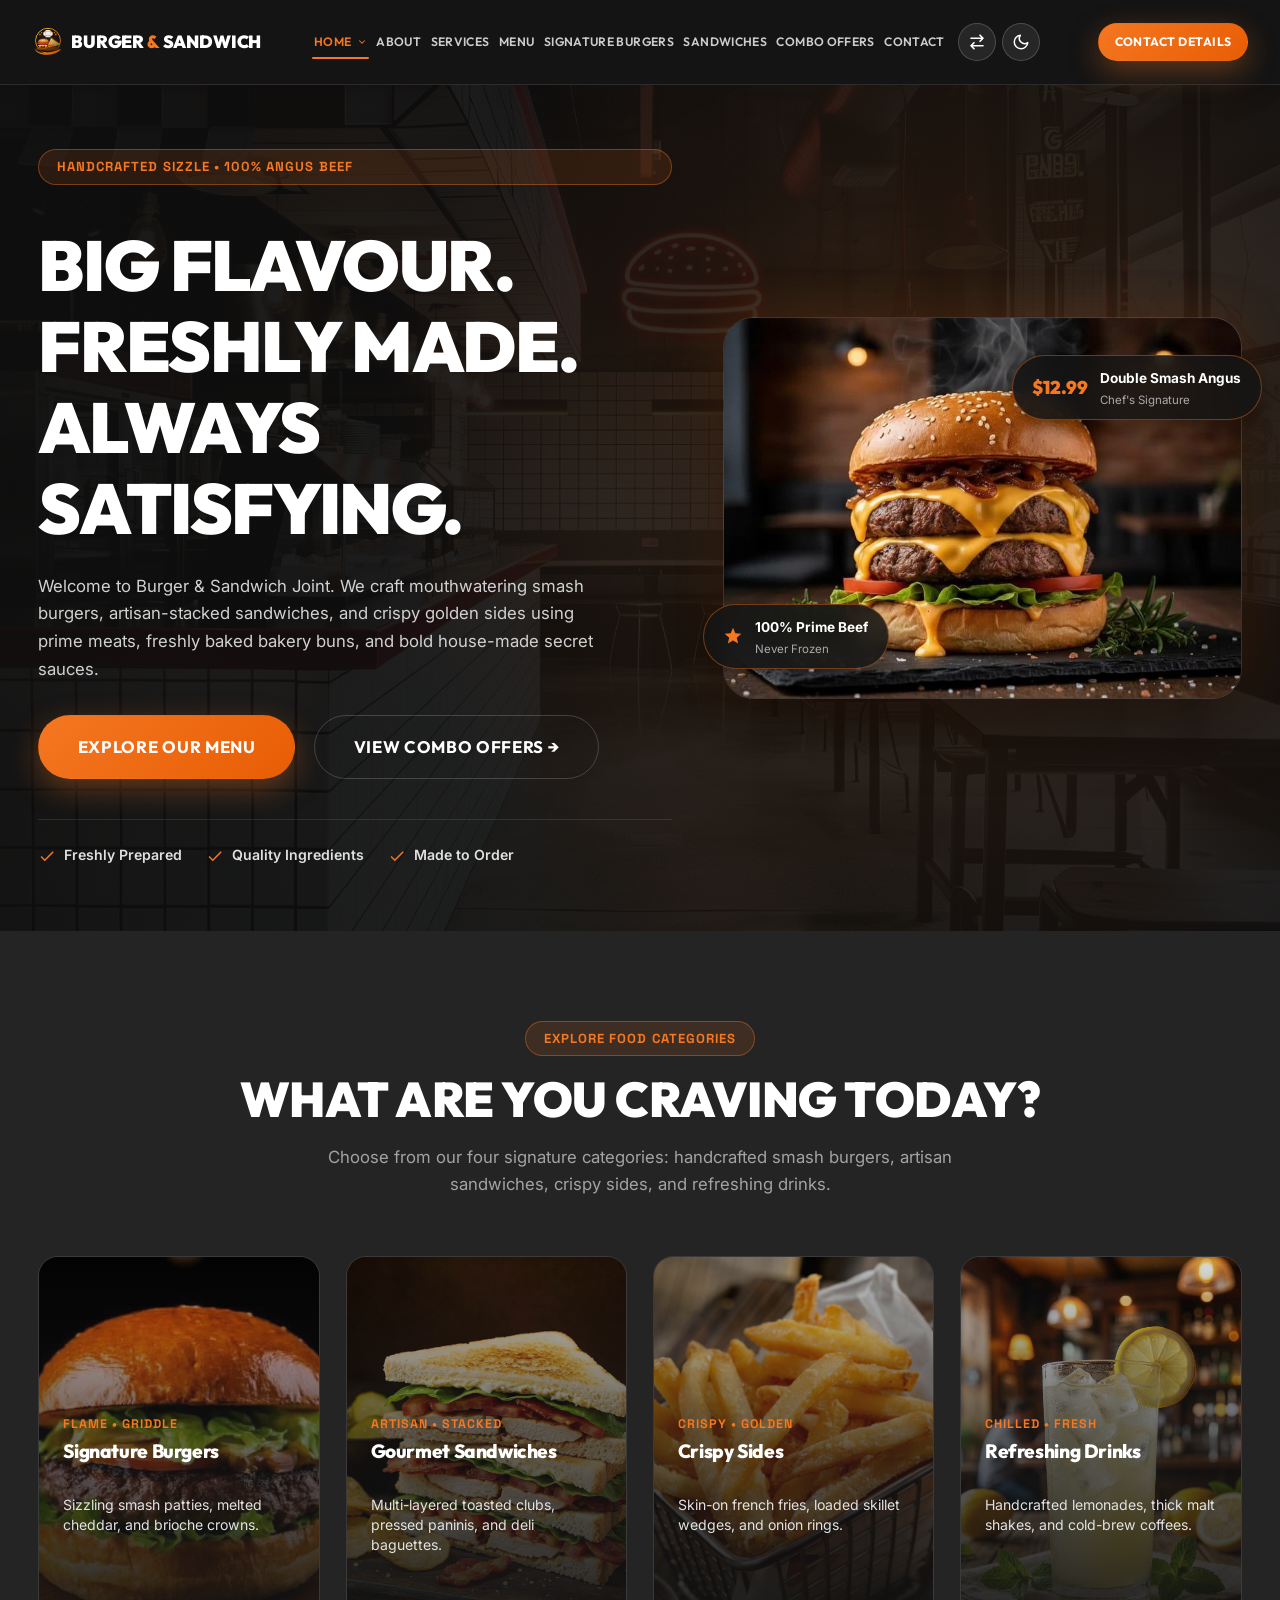
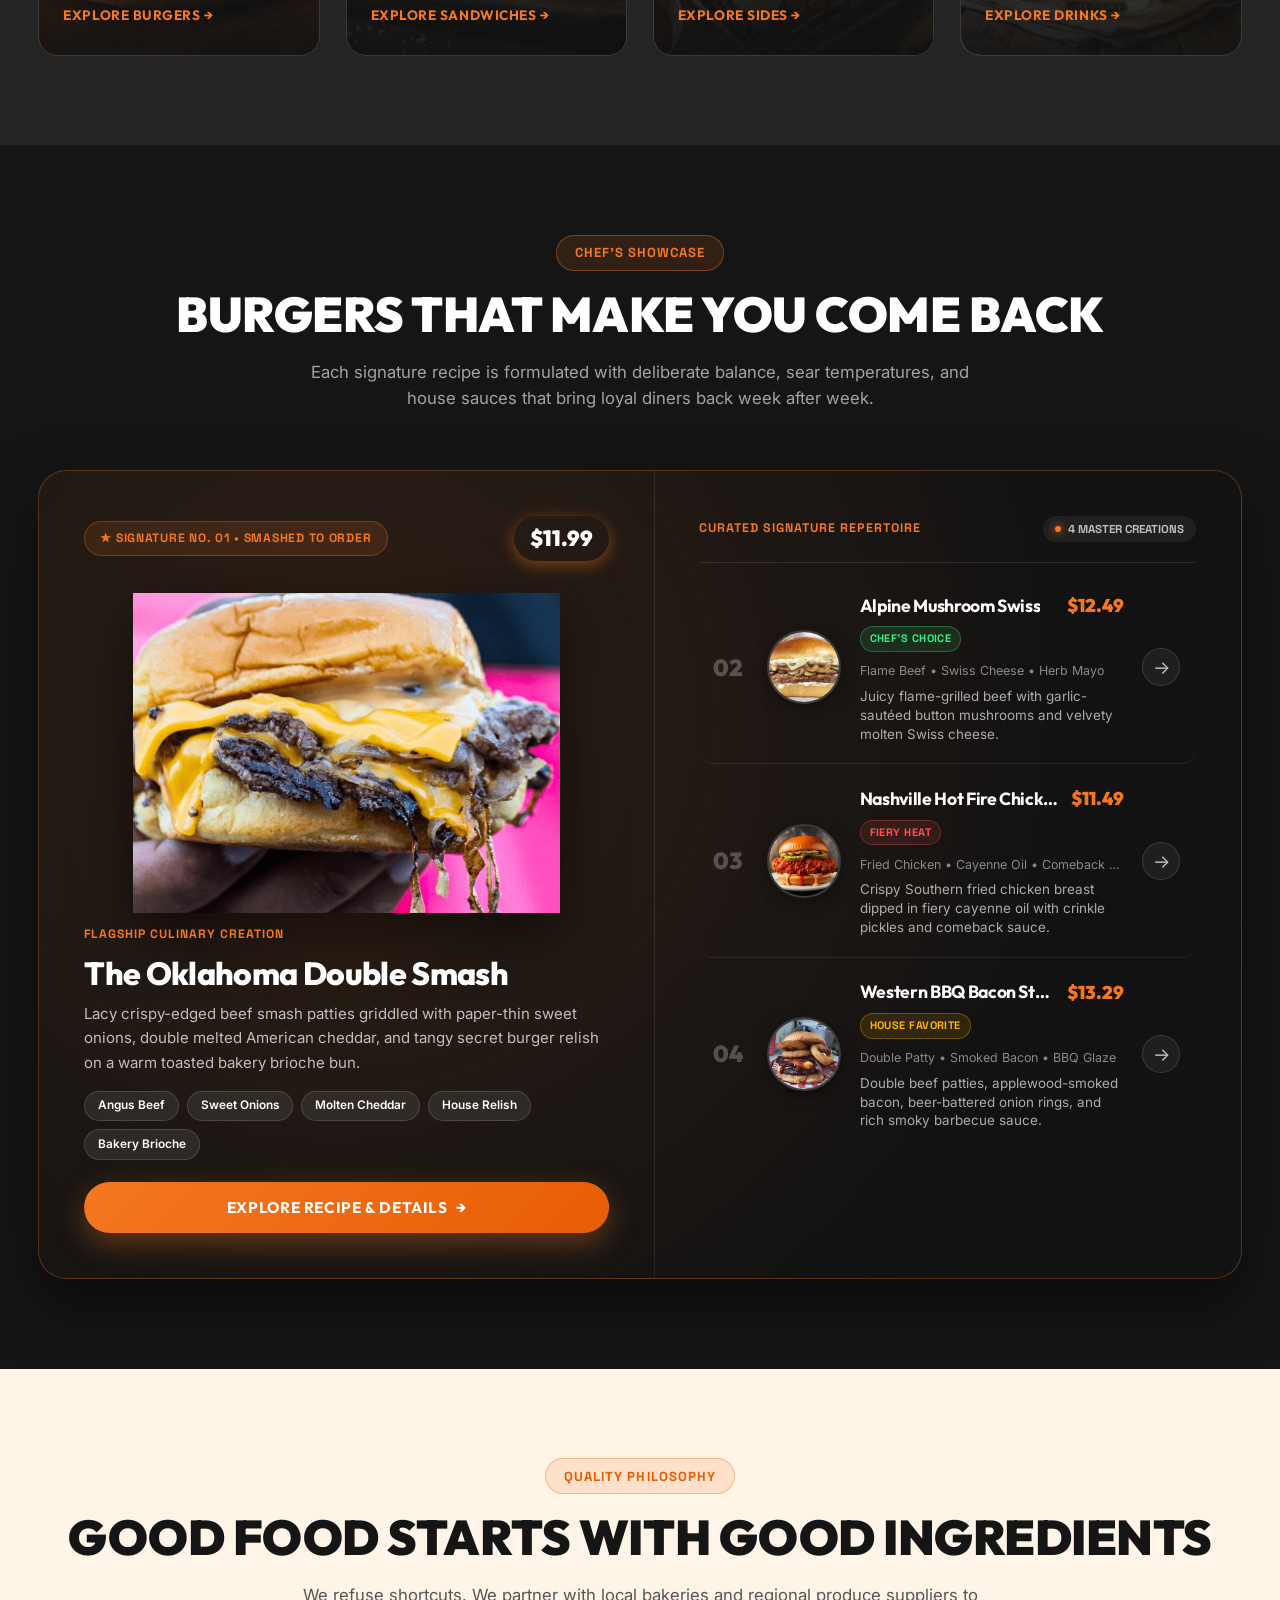
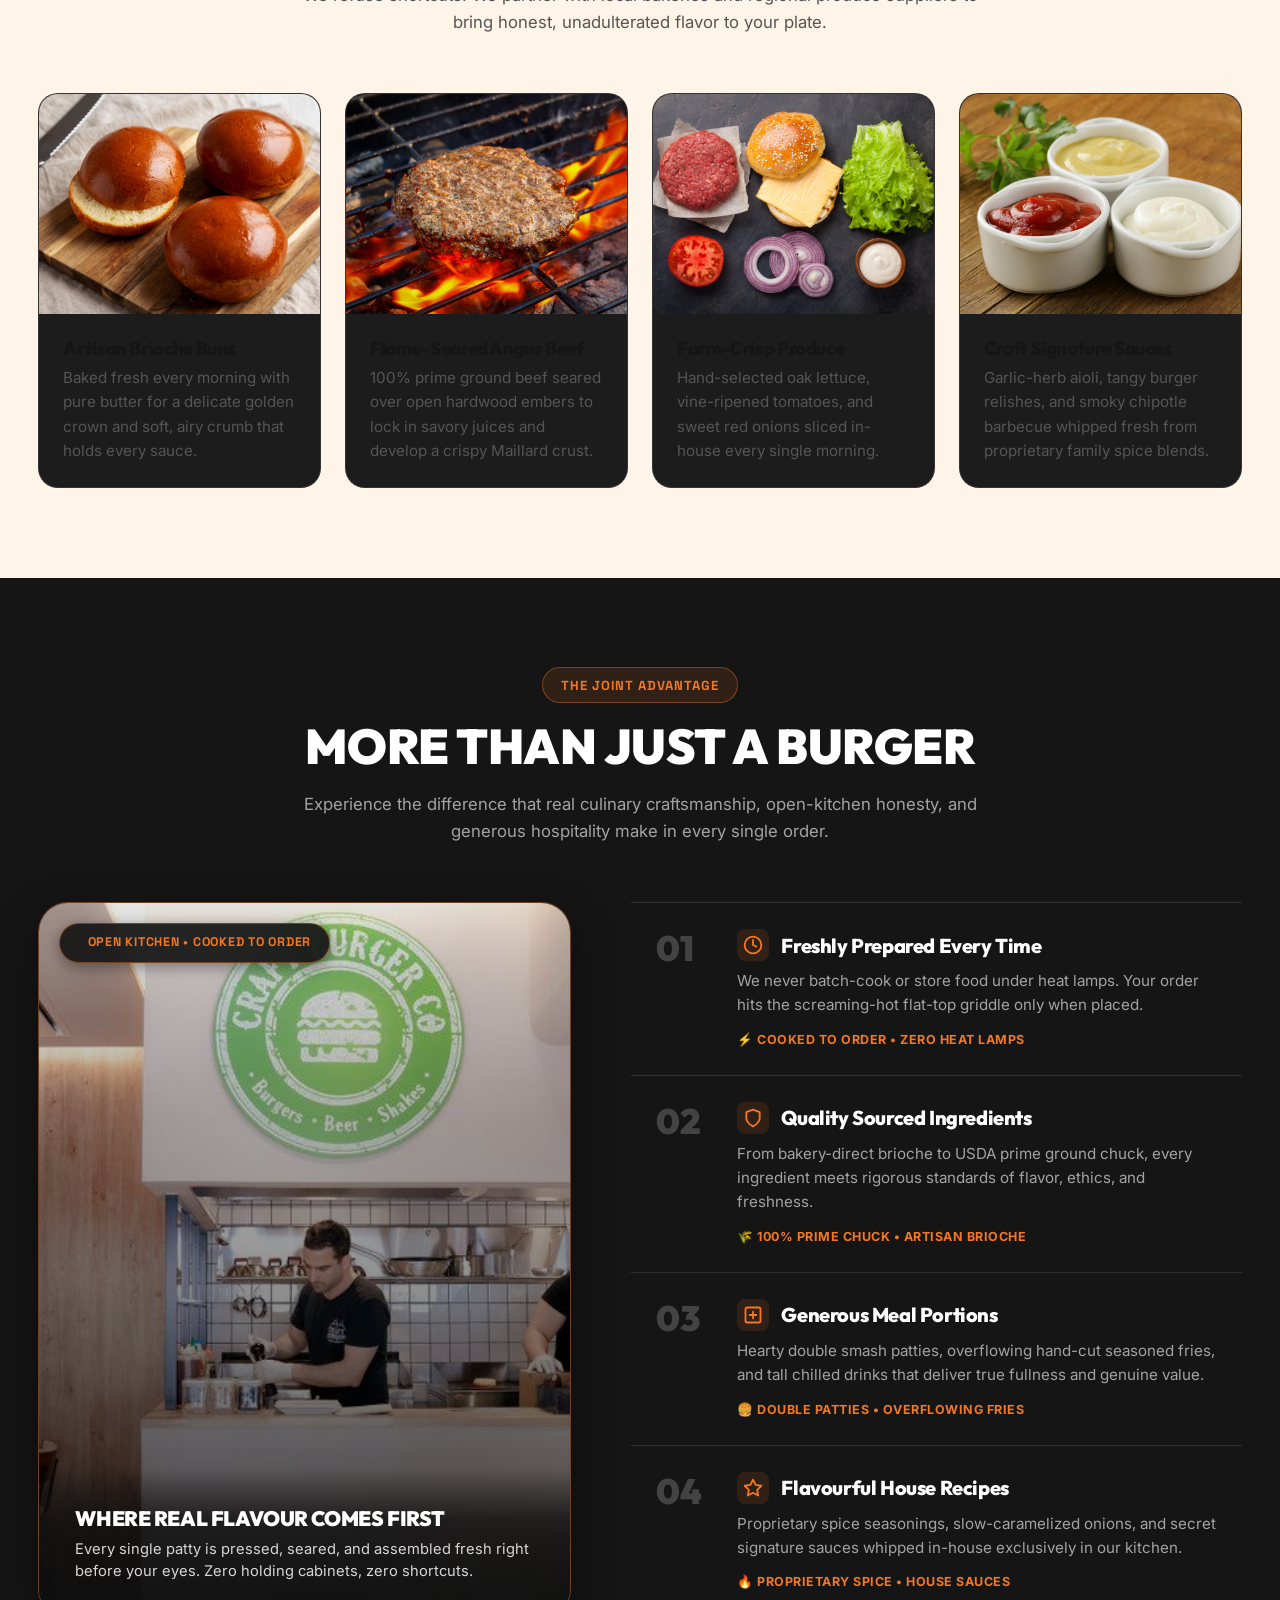
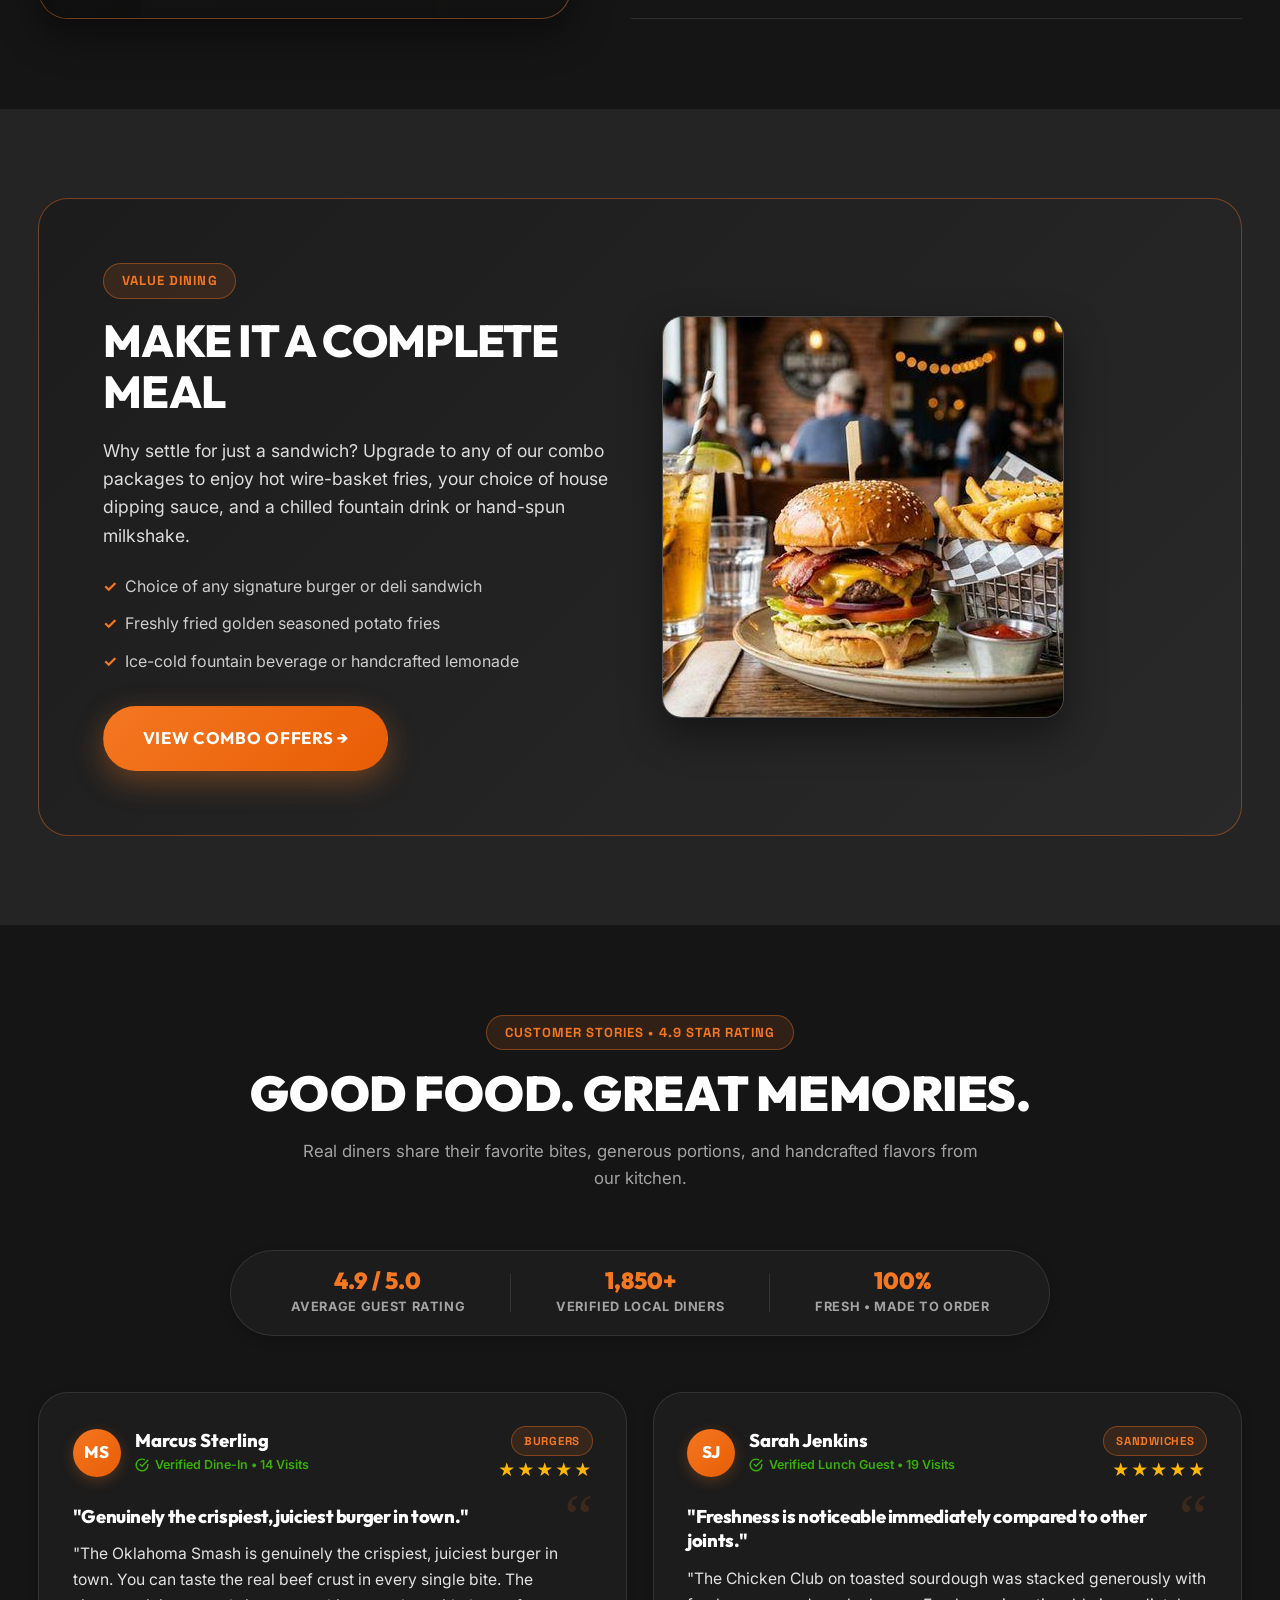
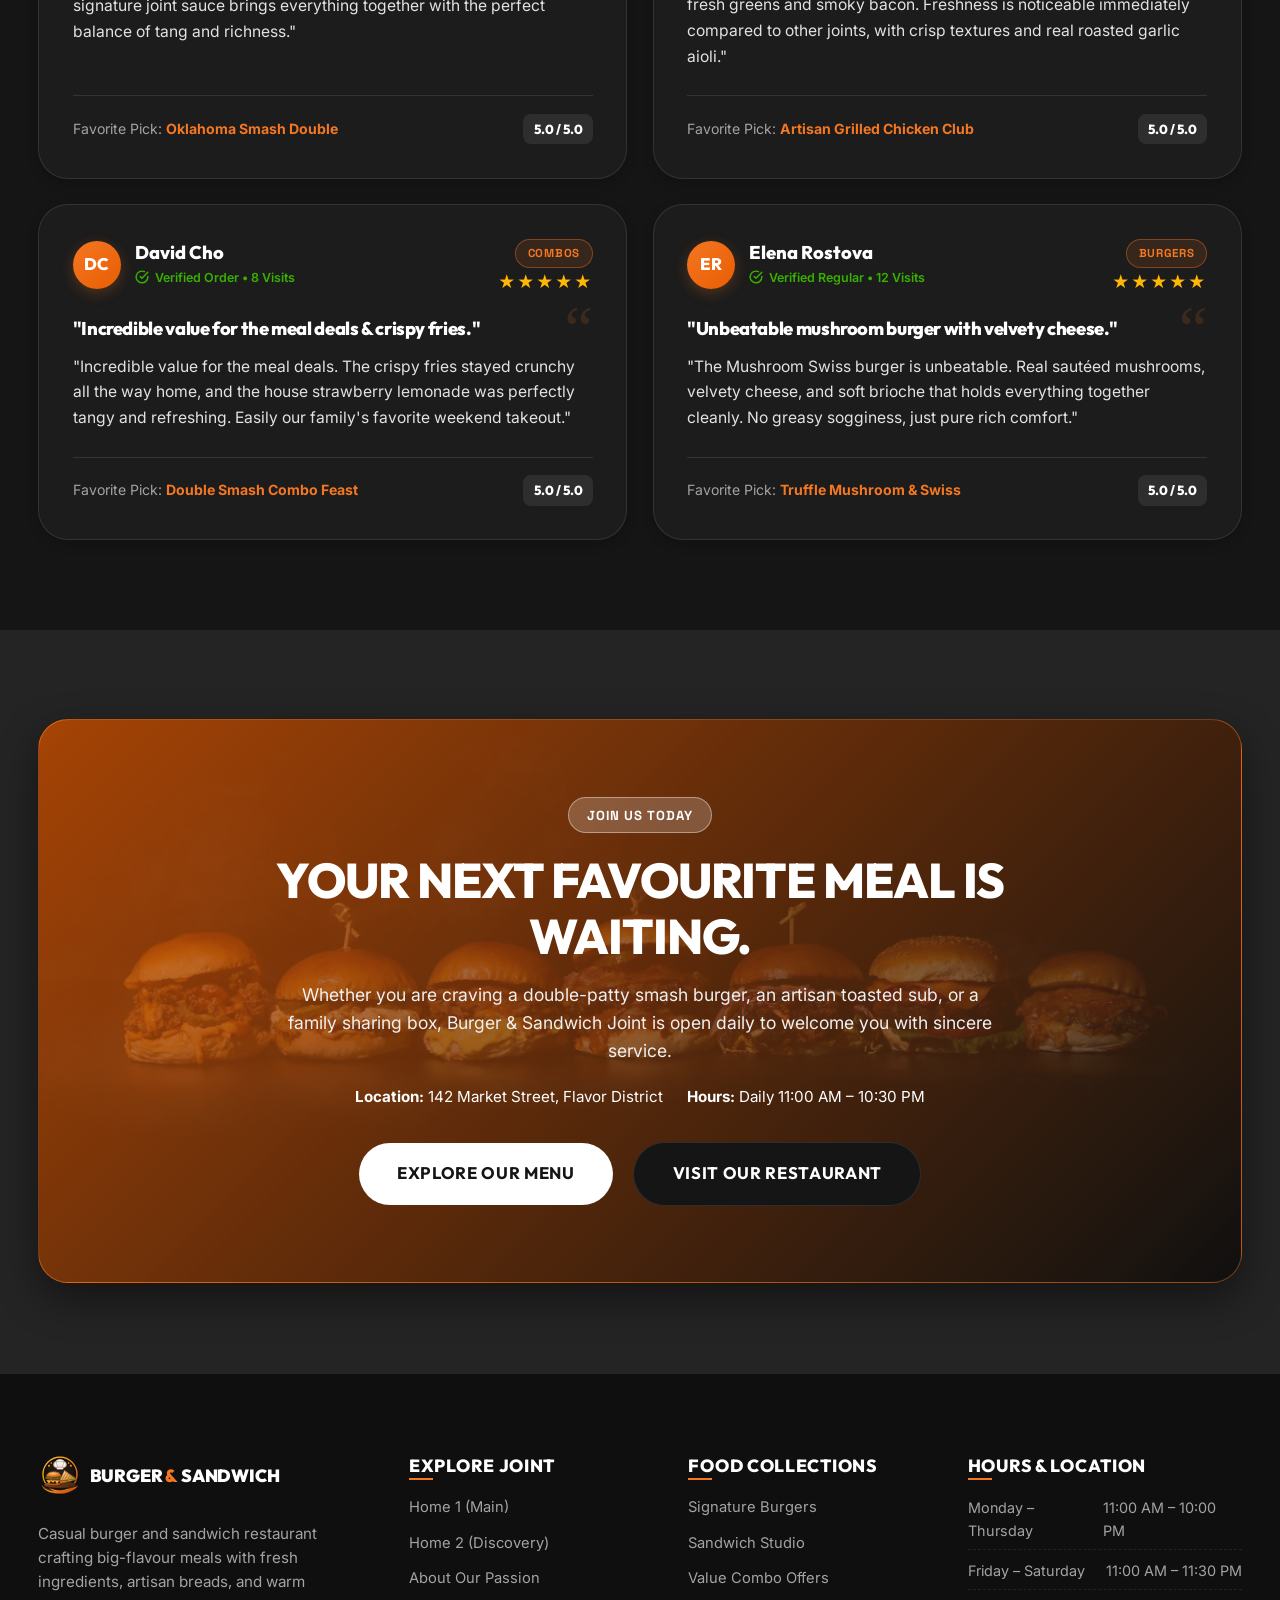
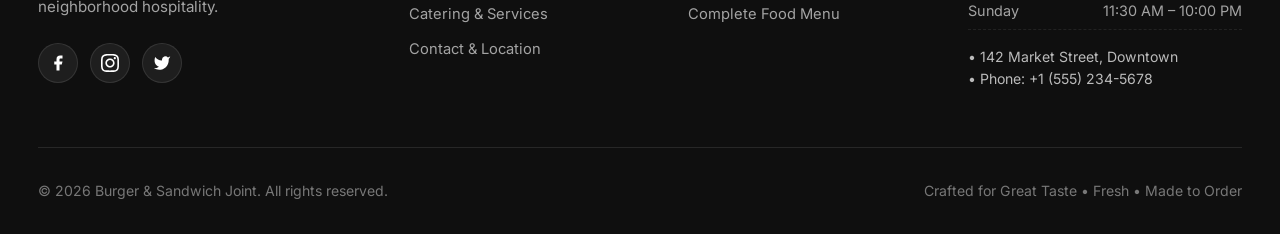
==== index.html @ b2b14b37 "Initial commit: Burger & Sandwich Joint responsive website with multi-page navigation, theme & RTL t" ====
<!DOCTYPE html>
<html lang="en">
<head>
  <meta charset="UTF-8">
  <meta name="viewport" content="width=device-width, initial-scale=1.0">
  <title>Burger &amp; Sandwich Joint | Premium Casual Food &amp; Restaurant</title>
  <meta name="description" content="Welcome to Burger &amp; Sandwich Joint. Savor signature smash burgers, freshly stacked sandwiches, golden crispy sides, and refreshing drinks.">
  <link rel="stylesheet" href="assets/css/style.css">
  <script>
    (function() {
      try {
        var d = localStorage.getItem('joint_direction');
        if (d === 'rtl') document.documentElement.setAttribute('dir', 'rtl');
        var t = localStorage.getItem('joint_theme');
        if (t === 'light') document.documentElement.setAttribute('data-theme', 'light');
      } catch(e) {}
    })();
  </script>
  <link rel="icon" type="image/svg+xml" href="images/logo.svg">
</head>
<body>

  <!-- ==================== HEADER / NAVBAR ==================== -->
  <header class="site-header">
    <div class="container">
      <div class="header-inner">
        <a href="index.html" class="brand-logo" aria-label="Burger &amp; Sandwich Joint Home">
          <img src="images/logo.svg" alt="Burger &amp; Sandwich Joint Logo" class="brand-logo-img" width="38" height="38">
          <span>BURGER <span class="logo-highlight">&amp;</span> SANDWICH</span>
        </a>

        <nav class="nav-menu" aria-label="Primary Navigation">
          <div class="nav-dropdown">
            <a href="index.html" class="nav-link nav-dropdown-toggle active" aria-haspopup="true" aria-expanded="false">
              <span>Home</span>
              <svg class="dropdown-arrow" width="10" height="10" viewBox="0 0 24 24" fill="none" stroke="currentColor" stroke-width="2.5" stroke-linecap="round" stroke-linejoin="round" aria-hidden="true"><polyline points="6 9 12 15 18 9"></polyline></svg>
            </a>
            <div class="nav-dropdown-menu">
              <a href="index.html" class="nav-dropdown-link active">Home 1</a>
              <a href="home-2.html" class="nav-dropdown-link">Home 2</a>
            </div>
          </div>
          <a href="about.html" class="nav-link">About</a>
          <a href="services.html" class="nav-link">Services</a>
          <a href="menu.html" class="nav-link">Menu</a>
          <a href="burgers.html" class="nav-link">Signature Burgers</a>
          <a href="sandwiches.html" class="nav-link">Sandwiches</a>
          <a href="combo-offers.html" class="nav-link">Combo Offers</a>
          <a href="contact.html" class="nav-link">Contact</a>
          <!-- RTL Layout & Light/Dark Theme Toggles (Placed immediately after Contact) -->
          <button type="button" class="nav-action-btn rtl-toggle" aria-label="Toggle RTL layout" title="Toggle RTL / LTR layout">
            <svg class="rtl-icon" width="18" height="18" viewBox="0 0 24 24" fill="none" stroke="currentColor" stroke-width="2.2" stroke-linecap="round" stroke-linejoin="round" aria-hidden="true">
              <path d="M4 7h16M16 3l4 4-4 4"/>
              <path d="M20 17H4M8 13l-4 4 4 4"/>
            </svg>
            <span class="rtl-text sr-only">RTL</span>
          </button>
          <button type="button" class="nav-action-btn theme-toggle" aria-label="Toggle light / dark theme" title="Toggle Light / Dark Theme">
            <svg class="theme-icon moon-icon" width="18" height="18" viewBox="0 0 24 24" fill="none" stroke="currentColor" stroke-width="2" stroke-linecap="round" stroke-linejoin="round" aria-hidden="true"><path d="M21 12.79A9 9 0 1 1 11.21 3 7 7 0 0 0 21 12.79z"/></svg>
            <svg class="theme-icon sun-icon" width="18" height="18" viewBox="0 0 24 24" fill="none" stroke="currentColor" stroke-width="2" stroke-linecap="round" stroke-linejoin="round" aria-hidden="true"><circle cx="12" cy="12" r="5"/><line x1="12" y1="1" x2="12" y2="3"/><line x1="12" y1="21" x2="12" y2="23"/><line x1="4.22" y1="4.22" x2="5.64" y2="5.64"/><line x1="18.36" y1="18.36" x2="19.78" y2="19.78"/><line x1="1" y1="12" x2="3" y2="12"/><line x1="21" y1="12" x2="23" y2="12"/><line x1="4.22" y1="19.78" x2="5.64" y2="18.36"/><line x1="18.36" y1="5.64" x2="19.78" y2="4.22"/></svg>
          </button>
        </nav>

        <div class="header-actions">
          <a href="contact.html" class="btn btn-primary btn-sm">Contact Details</a>
          <button class="hamburger" aria-label="Toggle mobile menu" aria-expanded="false">
            <span></span>
            <span></span>
            <span></span>
          </button>
        </div>
      </div>
    </div>
  </header>

  <!-- Mobile Drawer & Backdrop -->
  <div class="drawer-backdrop"></div>
  <aside class="mobile-drawer" aria-label="Mobile Navigation Drawer">
    <div class="mobile-nav-links">
      <div class="mobile-drawer-dropdown open">
        <button type="button" class="mobile-nav-link mobile-dropdown-toggle active" aria-expanded="true">
          <span>Home</span>
          <svg class="drawer-dropdown-arrow" width="12" height="12" viewBox="0 0 24 24" fill="none" stroke="currentColor" stroke-width="2.5" stroke-linecap="round" stroke-linejoin="round" aria-hidden="true"><polyline points="6 9 12 15 18 9"></polyline></svg>
        </button>
        <div class="mobile-submenu">
          <a href="index.html" class="mobile-sublink active">Home 1</a>
          <a href="home-2.html" class="mobile-sublink">Home 2</a>
        </div>
      </div>
      <a href="about.html" class="mobile-nav-link"><span>About</span> <span class="drawer-arrow">&rarr;</span></a>
      <a href="services.html" class="mobile-nav-link"><span>Services</span> <span class="drawer-arrow">&rarr;</span></a>
      <a href="menu.html" class="mobile-nav-link"><span>Menu</span> <span class="drawer-arrow">&rarr;</span></a>
      <a href="burgers.html" class="mobile-nav-link"><span>Signature Burgers</span> <span class="drawer-arrow">&rarr;</span></a>
      <a href="sandwiches.html" class="mobile-nav-link"><span>Sandwiches</span> <span class="drawer-arrow">&rarr;</span></a>
      <a href="combo-offers.html" class="mobile-nav-link"><span>Combo Offers</span> <span class="drawer-arrow">&rarr;</span></a>
      <a href="contact.html" class="mobile-nav-link"><span>Contact</span> <span class="drawer-arrow">&rarr;</span></a>
    </div>
        <div class="mobile-drawer-footer">
      <div class="drawer-action-toggles">
        <button type="button" class="mobile-toggle-btn rtl-toggle" aria-label="Toggle RTL layout">
          <svg class="rtl-icon" width="16" height="16" viewBox="0 0 24 24" fill="none" stroke="currentColor" stroke-width="2.2" stroke-linecap="round" stroke-linejoin="round" aria-hidden="true">
            <path d="M4 7h16M16 3l4 4-4 4"/>
            <path d="M20 17H4M8 13l-4 4 4 4"/>
          </svg>
          <span class="rtl-text">RTL Layout</span>
        </button>
        <button type="button" class="mobile-toggle-btn theme-toggle" aria-label="Toggle light / dark theme">
          <svg class="theme-icon moon-icon" width="16" height="16" viewBox="0 0 24 24" fill="none" stroke="currentColor" stroke-width="2" stroke-linecap="round" stroke-linejoin="round" aria-hidden="true"><path d="M21 12.79A9 9 0 1 1 11.21 3 7 7 0 0 0 21 12.79z"/></svg>
          <svg class="theme-icon sun-icon" width="16" height="16" viewBox="0 0 24 24" fill="none" stroke="currentColor" stroke-width="2" stroke-linecap="round" stroke-linejoin="round" aria-hidden="true"><circle cx="12" cy="12" r="5"/><line x1="12" y1="1" x2="12" y2="3"/><line x1="12" y1="21" x2="12" y2="23"/><line x1="4.22" y1="4.22" x2="5.64" y2="5.64"/><line x1="18.36" y1="18.36" x2="19.78" y2="19.78"/><line x1="1" y1="12" x2="3" y2="12"/><line x1="21" y1="12" x2="23" y2="12"/><line x1="4.22" y1="19.78" x2="5.64" y2="18.36"/><line x1="18.36" y1="5.64" x2="19.78" y2="4.22"/></svg>
          <span class="theme-mode-text">Dark Theme</span>
        </button>
      </div>
      <a href="contact.html" class="btn btn-primary" style="width: 100%;">Contact Details</a>
      <div class="mobile-drawer-info">
        <strong>Open 7 Days A Week</strong>
        <span>11:00 AM – 10:30 PM</span>
      </div>
      <div class="mobile-drawer-info">
        <strong>Call for Enquiries</strong>
        <span>+1 (555) 234-5678</span>
      </div>
    </div>
  </aside>

  <!-- ==================== MAIN CONTENT (EXACTLY 8 SECTIONS) ==================== -->
  <main id="mainContent">

    <!-- SECTION 1: HERO - THE ULTIMATE BURGER EXPERIENCE -->
    <section class="section hero-1" id="hero">
      <div class="hero-1-bg" aria-hidden="true">
        <img src="images/image-62.png" alt="Burger &amp; Sandwich Joint restaurant dining atmosphere" loading="eager">
      </div>
      <div class="hero-1-overlay" aria-hidden="true"></div>
      <div class="container hero-1-container">
        <div class="hero-1-grid">
          <div class="hero-1-content">
            <span class="section-tag">Handcrafted Sizzle &bull; 100% Angus Beef</span>
            <h1 class="hero-title">BIG FLAVOUR. FRESHLY MADE. ALWAYS SATISFYING.</h1>
            <p class="hero-text">
              Welcome to Burger &amp; Sandwich Joint. We craft mouthwatering smash burgers, artisan-stacked sandwiches, and crispy golden sides using prime meats, freshly baked bakery buns, and bold house-made secret sauces.
            </p>
            <div class="hero-actions">
              <a href="menu.html" class="btn btn-primary btn-lg">Explore Our Menu</a>
              <a href="combo-offers.html" class="btn btn-secondary btn-lg">View Combo Offers &rarr;</a>
            </div>
            <div class="hero-trust">
              <div class="hero-trust-item">
                <svg viewBox="0 0 24 24" fill="currentColor"><path d="M9 16.17L4.83 12l-1.42 1.41L9 19 21 7l-1.41-1.41z"/></svg>
                <span>Freshly Prepared</span>
              </div>
              <div class="hero-trust-item">
                <svg viewBox="0 0 24 24" fill="currentColor"><path d="M9 16.17L4.83 12l-1.42 1.41L9 19 21 7l-1.41-1.41z"/></svg>
                <span>Quality Ingredients</span>
              </div>
              <div class="hero-trust-item">
                <svg viewBox="0 0 24 24" fill="currentColor"><path d="M9 16.17L4.83 12l-1.42 1.41L9 19 21 7l-1.41-1.41z"/></svg>
                <span>Made to Order</span>
              </div>
            </div>
          </div>
          <div class="hero-1-visual">
            <img src="images/image-1.png" alt="Gourmet double smash cheeseburger with caramelized onions and melted cheddar on slate" class="hero-img-main">
            <div class="floating-pill pill-top-right">
              <span class="pill-price">$12.99</span>
              <div>
                <span class="pill-title">Double Smash Angus</span>
                <span style="font-size: 0.72rem; color: #aaa; display:block;">Chef's Signature</span>
              </div>
            </div>
            <div class="floating-pill pill-bottom-left">
              <svg width="20" height="20" viewBox="0 0 24 24" fill="#F47721"><path d="M12 17.27L18.18 21l-1.64-7.03L22 9.24l-7.19-.61L12 2 9.19 8.63 2 9.24l5.46 4.73L5.82 21z"/></svg>
              <div>
                <span class="pill-title">100% Prime Beef</span>
                <span style="font-size: 0.72rem; color: #aaa; display:block;">Never Frozen</span>
              </div>
            </div>
          </div>
        </div>
      </div>
    </section>

    <!-- SECTION 2: OUR FOOD CATEGORIES (4 CARDS) -->
    <section class="section section-charcoal" id="categories">
      <div class="container">
        <div class="section-header">
          <span class="section-tag">Explore Food Categories</span>
          <h2 class="section-title">WHAT ARE YOU CRAVING TODAY?</h2>
          <p class="section-desc">Choose from our four signature categories: handcrafted smash burgers, artisan sandwiches, crispy sides, and refreshing drinks.</p>
        </div>

        <div class="grid-4">
          <!-- Category 1 -->
          <a href="burgers.html" class="category-card">
            <img src="images/image-4.png" alt="Classic beef cheeseburger with lettuce and tomato on brioche" loading="lazy">
            <div class="category-card-content">
              <span class="category-card-tag">Flame &bull; Griddle</span>
              <h3 class="category-card-title">Signature Burgers</h3>
              <p class="category-card-desc">Sizzling smash patties, melted cheddar, and brioche crowns.</p>
              <span class="category-card-link">Explore Burgers &rarr;</span>
            </div>
          </a>

          <!-- Category 2 -->
          <a href="sandwiches.html" class="category-card">
            <img src="images/image-28.png" alt="Triple-decker club sandwich stacked with roast chicken, bacon and tomatoes" loading="lazy">
            <div class="category-card-content">
              <span class="category-card-tag">Artisan &bull; Stacked</span>
              <h3 class="category-card-title">Gourmet Sandwiches</h3>
              <p class="category-card-desc">Multi-layered toasted clubs, pressed paninis, and deli baguettes.</p>
              <span class="category-card-link">Explore Sandwiches &rarr;</span>
            </div>
          </a>

          <!-- Category 3 -->
          <a href="menu.html#sides" class="category-card">
            <img src="images/image-47.png" alt="Crispy golden french fries served in wire basket with ketchup and mayo" loading="lazy">
            <div class="category-card-content">
              <span class="category-card-tag">Crispy &bull; Golden</span>
              <h3 class="category-card-title">Crispy Sides</h3>
              <p class="category-card-desc">Skin-on french fries, loaded skillet wedges, and onion rings.</p>
              <span class="category-card-link">Explore Sides &rarr;</span>
            </div>
          </a>

          <!-- Category 4 -->
          <a href="menu.html#beverages" class="category-card">
            <img src="images/image-55.png" alt="Refreshing iced homemade lemonade garnished with mint sprigs and lemon wheels" loading="lazy">
            <div class="category-card-content">
              <span class="category-card-tag">Chilled &bull; Fresh</span>
              <h3 class="category-card-title">Refreshing Drinks</h3>
              <p class="category-card-desc">Handcrafted lemonades, thick malt shakes, and cold-brew coffees.</p>
              <span class="category-card-link">Explore Drinks &rarr;</span>
            </div>
          </a>
        </div>
      </div>
    </section>

    <!-- SECTION 3: THE SIGNATURE COLLECTION (ADVANCED NON-CARD EDITORIAL SHOWCASE) -->
    <section class="section section-dark" id="signatureCollection">
      <div class="container">
        <div class="section-header">
          <span class="section-tag">Chef's Showcase</span>
          <h2 class="section-title">BURGERS THAT MAKE YOU COME BACK</h2>
          <p class="section-desc">Each signature recipe is formulated with deliberate balance, sear temperatures, and house sauces that bring loyal diners back week after week.</p>
        </div>

        <!-- Unified Luxury Atelier Pavilion (Zero Cards) -->
        <div class="atelier-pavilion">
          <!-- Left: Focal Masterpiece Stage (Floating Frameless Dish) -->
          <div class="atelier-stage">
            <div class="stage-ambient-glow"></div>
            
            <div class="stage-badge-row">
              <span class="stage-pill-tag">★ SIGNATURE NO. 01 &bull; SMASHED TO ORDER</span>
              <span class="stage-price-pill">$11.99</span>
            </div>

            <div class="stage-visual-wrap">
              <img src="images/image-12.png" alt="The Oklahoma Double Smash Burger with crispy lacy beef edges" loading="lazy">
            </div>

            <div class="stage-editorial-body">
              <span class="stage-category-label">Flagship Culinary Creation</span>
              <h3 class="stage-title">The Oklahoma Double Smash</h3>
              <p class="stage-desc">Lacy crispy-edged beef smash patties griddled with paper-thin sweet onions, double melted American cheddar, and tangy secret burger relish on a warm toasted bakery brioche bun.</p>
              
              <div class="stage-ingredients-strip">
                <span>Angus Beef</span>
                <span>Sweet Onions</span>
                <span>Molten Cheddar</span>
                <span>House Relish</span>
                <span>Bakery Brioche</span>
              </div>

              <div class="stage-action-wrap">
                <button class="btn btn-primary js-view-details" 
                  data-title="The Oklahoma Double Smash" 
                  data-price="$11.99" 
                  data-desc="Lacy crispy-edged beef smash patties griddled with paper-thin sweet onions, melted American cheddar, and tangy secret burger relish on a toasted brioche bun." 
                  data-img="images/image-12.png" 
                  data-ingredients="Angus Beef, Caramelized Onions, American Cheddar, House Relish, Brioche">
                  <span>Explore Recipe &amp; Details</span> &rarr;
                </button>
              </div>
            </div>
          </div>

          <!-- Right: Continuous Signature Taste Ledger (Zero Cards) -->
          <div class="atelier-ledger">
            <div class="ledger-header">
              <span class="ledger-title-tag">CURATED SIGNATURE REPERTOIRE</span>
              <span class="ledger-count-pill"><span class="ledger-pulse"></span> 4 MASTER CREATIONS</span>
            </div>

            <div class="ledger-stream">
              <!-- Repertoire Item 02 -->
              <div class="ledger-item" 
                data-title="Alpine Mushroom Swiss"
                data-price="$12.49"
                data-desc="Juicy flame-grilled beef with garlic-sautéed button mushrooms and velvety molten Swiss cheese."
                data-img="images/image-6.png"
                data-ingredients="Flame Beef, Button Mushrooms, Swiss Cheese, Herb Mayo">
                <span class="ledger-num">02</span>
                <div class="ledger-disc">
                  <img src="images/image-6.png" alt="Alpine Mushroom Swiss burger with sautéed button mushrooms" loading="lazy">
                </div>
                <div class="ledger-info">
                  <div class="ledger-top-row">
                    <h4 class="ledger-dish-name">Alpine Mushroom Swiss</h4>
                    <span class="ledger-dish-price">$12.49</span>
                  </div>
                  <div class="ledger-badge-row">
                    <span class="ledger-dish-badge badge-chef">Chef's Choice</span>
                    <span class="ledger-dish-sub">Flame Beef &bull; Swiss Cheese &bull; Herb Mayo</span>
                  </div>
                  <p class="ledger-dish-desc">Juicy flame-grilled beef with garlic-sautéed button mushrooms and velvety molten Swiss cheese.</p>
                </div>
                <button class="ledger-action js-view-details" 
                  data-title="Alpine Mushroom Swiss" 
                  data-price="$12.49" 
                  data-desc="Juicy flame-grilled beef with garlic-sautéed button mushrooms and velvety molten Swiss cheese." 
                  data-img="images/image-6.png" 
                  data-ingredients="Flame Beef, Button Mushrooms, Swiss Cheese, Herb Mayo"
                  aria-label="View Alpine Mushroom Swiss recipe details">
                  &rarr;
                </button>
              </div>

              <!-- Repertoire Item 03 -->
              <div class="ledger-item" 
                data-title="Nashville Hot Fire Chicken"
                data-price="$11.49"
                data-desc="Crispy Southern fried chicken breast dipped in fiery cayenne oil with crinkle pickles and comeback sauce."
                data-img="images/image-16.png"
                data-ingredients="Fried Chicken, Cayenne Oil, Crinkle Pickles, Comeback Sauce">
                <span class="ledger-num">03</span>
                <div class="ledger-disc">
                  <img src="images/image-16.png" alt="Nashville Hot Fire Chicken burger with spicy red comeback sauce" loading="lazy">
                </div>
                <div class="ledger-info">
                  <div class="ledger-top-row">
                    <h4 class="ledger-dish-name">Nashville Hot Fire Chicken</h4>
                    <span class="ledger-dish-price">$11.49</span>
                  </div>
                  <div class="ledger-badge-row">
                    <span class="ledger-dish-badge badge-spicy">Fiery Heat</span>
                    <span class="ledger-dish-sub">Fried Chicken &bull; Cayenne Oil &bull; Comeback Sauce</span>
                  </div>
                  <p class="ledger-dish-desc">Crispy Southern fried chicken breast dipped in fiery cayenne oil with crinkle pickles and comeback sauce.</p>
                </div>
                <button class="ledger-action js-view-details" 
                  data-title="Nashville Hot Fire Chicken" 
                  data-price="$11.49" 
                  data-desc="Crispy Southern fried chicken breast dipped in fiery cayenne oil with crinkle pickles and comeback sauce." 
                  data-img="images/image-16.png" 
                  data-ingredients="Fried Chicken, Cayenne Oil, Crinkle Pickles, Comeback Sauce"
                  aria-label="View Nashville Hot Fire Chicken recipe details">
                  &rarr;
                </button>
              </div>

              <!-- Repertoire Item 04 -->
              <div class="ledger-item" 
                data-title="Western BBQ Bacon Stack"
                data-price="$13.29"
                data-desc="Double beef patties, applewood-smoked bacon, beer-battered onion rings, and rich smoky barbecue sauce."
                data-img="images/image-13.png"
                data-ingredients="Double Patty, Smoked Bacon, Onion Rings, Smoky BBQ">
                <span class="ledger-num">04</span>
                <div class="ledger-disc">
                  <img src="images/image-13.png" alt="Western BBQ bacon burger stacked with crispy onion rings" loading="lazy">
                </div>
                <div class="ledger-info">
                  <div class="ledger-top-row">
                    <h4 class="ledger-dish-name">Western BBQ Bacon Stack</h4>
                    <span class="ledger-dish-price">$13.29</span>
                  </div>
                  <div class="ledger-badge-row">
                    <span class="ledger-dish-badge badge-popular">House Favorite</span>
                    <span class="ledger-dish-sub">Double Patty &bull; Smoked Bacon &bull; BBQ Glaze</span>
                  </div>
                  <p class="ledger-dish-desc">Double beef patties, applewood-smoked bacon, beer-battered onion rings, and rich smoky barbecue sauce.</p>
                </div>
                <button class="ledger-action js-view-details" 
                  data-title="Western BBQ Bacon Stack" 
                  data-price="$13.29" 
                  data-desc="Double beef patties, applewood-smoked bacon, beer-battered onion rings, and rich smoky barbecue sauce." 
                  data-img="images/image-13.png" 
                  data-ingredients="Double Patty, Smoked Bacon, Onion Rings, Smoky BBQ"
                  aria-label="View Western BBQ Bacon Stack recipe details">
                  &rarr;
                </button>
              </div>
            </div>
          </div>
        </div>
      </div>
    </section>

    <!-- SECTION 4: FRESHNESS YOU CAN TASTE (4 INGREDIENT ITEMS) -->
    <section class="section section-cream" id="freshness">
      <div class="container">
        <div class="section-header">
          <span class="section-tag">Quality Philosophy</span>
          <h2 class="section-title">GOOD FOOD STARTS WITH GOOD INGREDIENTS</h2>
          <p class="section-desc">We refuse shortcuts. We partner with local bakeries and regional produce suppliers to bring honest, unadulterated flavor to your plate.</p>
        </div>

        <div class="ingredient-strip">
          <!-- Ingredient 1 -->
          <div class="ingredient-item">
            <div class="ingredient-img">
              <img src="images/image-74.png" alt="Freshly baked golden brioche burger buns on cutting board with bread knife" loading="lazy">
            </div>
            <div class="ingredient-content">
              <h3 class="ingredient-title">Artisan Brioche Buns</h3>
              <p>Baked fresh every morning with pure butter for a delicate golden crown and soft, airy crumb that holds every sauce.</p>
            </div>
          </div>

          <!-- Ingredient 2 -->
          <div class="ingredient-item">
            <div class="ingredient-img">
              <img src="images/image-73.png" alt="Seasoned beef burger patty sizzling over open flames and glowing coals" loading="lazy">
            </div>
            <div class="ingredient-content">
              <h3 class="ingredient-title">Flame-Seared Angus Beef</h3>
              <p>100% prime ground beef seared over open hardwood embers to lock in savory juices and develop a crispy Maillard crust.</p>
            </div>
          </div>

          <!-- Ingredient 3 -->
          <div class="ingredient-item">
            <div class="ingredient-img">
              <img src="images/image-72.png" alt="Deconstructed fresh burger ingredients: raw patty, lettuce, tomato, onions and cheddar" loading="lazy">
            </div>
            <div class="ingredient-content">
              <h3 class="ingredient-title">Farm-Crisp Produce</h3>
              <p>Hand-selected oak lettuce, vine-ripened tomatoes, and sweet red onions sliced in-house every single morning.</p>
            </div>
          </div>

          <!-- Ingredient 4 -->
          <div class="ingredient-item">
            <div class="ingredient-img">
              <img src="images/image-75.png" alt="Trio of classic burger condiments and house sauces in white ramekins" loading="lazy">
            </div>
            <div class="ingredient-content">
              <h3 class="ingredient-title">Craft Signature Sauces</h3>
              <p>Garlic-herb aioli, tangy burger relishes, and smoky chipotle barbecue whipped fresh from proprietary family spice blends.</p>
            </div>
          </div>
        </div>
      </div>
    </section>

    <!-- SECTION 5: WHY CHOOSE BURGER & SANDWICH JOINT? (EDITORIAL NON-CARD SPLIT SHOWCASE) -->
    <section class="section section-dark" id="whyChooseUs">
      <div class="container">
        <div class="section-header">
          <span class="section-tag">The Joint Advantage</span>
          <h2 class="section-title">MORE THAN JUST A BURGER</h2>
          <p class="section-desc">Experience the difference that real culinary craftsmanship, open-kitchen honesty, and generous hospitality make in every single order.</p>
        </div>

        <div class="advantage-editorial-layout">
          <!-- Left Column: Cinematic Visual Showcase -->
          <div class="advantage-visual-wrap">
            <div class="advantage-visual-img">
              <img src="images/image-68.png" alt="Professional chefs in black uniforms assembling artisan burgers behind counter" loading="lazy">
              <div class="advantage-visual-overlay"></div>
              <div class="advantage-badge-float">
                <span class="badge-pulse"></span>
                <span>Open Kitchen &bull; Cooked To Order</span>
              </div>
              <div class="advantage-visual-caption">
                <h4>WHERE REAL FLAVOUR COMES FIRST</h4>
                <p>Every single patty is pressed, seared, and assembled fresh right before your eyes. Zero holding cabinets, zero shortcuts.</p>
              </div>
            </div>
          </div>

          <!-- Right Column: 4 Editorial Narrative Rows (No Cards) -->
          <div class="advantage-stack">
            <!-- Row 1 -->
            <div class="advantage-row">
              <div class="advantage-num">01</div>
              <div class="advantage-details">
                <div class="advantage-title-wrap">
                  <div class="advantage-icon">
                    <svg width="20" height="20" viewBox="0 0 24 24" fill="none" stroke="currentColor" stroke-width="2.2" stroke-linecap="round" stroke-linejoin="round" aria-hidden="true"><circle cx="12" cy="12" r="10"/><polyline points="12 6 12 12 16 14"/></svg>
                  </div>
                  <h3 class="advantage-heading">Freshly Prepared Every Time</h3>
                </div>
                <p class="advantage-text">We never batch-cook or store food under heat lamps. Your order hits the screaming-hot flat-top griddle only when placed.</p>
                <div class="advantage-pill">⚡ Cooked To Order &bull; Zero Heat Lamps</div>
              </div>
            </div>

            <!-- Row 2 -->
            <div class="advantage-row">
              <div class="advantage-num">02</div>
              <div class="advantage-details">
                <div class="advantage-title-wrap">
                  <div class="advantage-icon">
                    <svg width="20" height="20" viewBox="0 0 24 24" fill="none" stroke="currentColor" stroke-width="2.2" stroke-linecap="round" stroke-linejoin="round" aria-hidden="true"><path d="M12 22s8-4 8-10V5l-8-3-8 3v7c0 6 8 10 8 10z"/></svg>
                  </div>
                  <h3 class="advantage-heading">Quality Sourced Ingredients</h3>
                </div>
                <p class="advantage-text">From bakery-direct brioche to USDA prime ground chuck, every ingredient meets rigorous standards of flavor, ethics, and freshness.</p>
                <div class="advantage-pill">🌾 100% Prime Chuck &bull; Artisan Brioche</div>
              </div>
            </div>

            <!-- Row 3 -->
            <div class="advantage-row">
              <div class="advantage-num">03</div>
              <div class="advantage-details">
                <div class="advantage-title-wrap">
                  <div class="advantage-icon">
                    <svg width="20" height="20" viewBox="0 0 24 24" fill="none" stroke="currentColor" stroke-width="2.2" stroke-linecap="round" stroke-linejoin="round" aria-hidden="true"><rect x="3" y="3" width="18" height="18" rx="2" ry="2"/><line x1="12" y1="8" x2="12" y2="16"/><line x1="8" y1="12" x2="16" y2="12"/></svg>
                  </div>
                  <h3 class="advantage-heading">Generous Meal Portions</h3>
                </div>
                <p class="advantage-text">Hearty double smash patties, overflowing hand-cut seasoned fries, and tall chilled drinks that deliver true fullness and genuine value.</p>
                <div class="advantage-pill">🍔 Double Patties &bull; Overflowing Fries</div>
              </div>
            </div>

            <!-- Row 4 -->
            <div class="advantage-row">
              <div class="advantage-num">04</div>
              <div class="advantage-details">
                <div class="advantage-title-wrap">
                  <div class="advantage-icon">
                    <svg width="20" height="20" viewBox="0 0 24 24" fill="none" stroke="currentColor" stroke-width="2.2" stroke-linecap="round" stroke-linejoin="round" aria-hidden="true"><polygon points="12 2 15.09 8.26 22 9.27 17 14.14 18.18 21.02 12 17.77 5.82 21.02 7 14.14 2 9.27 8.91 8.26 12 2"/></svg>
                  </div>
                  <h3 class="advantage-heading">Flavourful House Recipes</h3>
                </div>
                <p class="advantage-text">Proprietary spice seasonings, slow-caramelized onions, and secret signature sauces whipped in-house exclusively in our kitchen.</p>
                <div class="advantage-pill">🔥 Proprietary Spice &bull; House Sauces</div>
              </div>
            </div>
          </div>
        </div>
      </div>
    </section>

    <!-- SECTION 6: THE PERFECT MEAL EXPERIENCE (SPLIT COMPOSITION) -->
    <section class="section section-charcoal" id="perfectMeal">
      <div class="container">
        <div class="grid-2" style="background: linear-gradient(135deg, #1C1C1C 0%, #292929 100%); border-radius: var(--radius-xl); border: 1px solid var(--border-orange); padding: clamp(2rem, 5vw, 4rem); overflow: hidden;">
          <div>
            <span class="section-tag">Value Dining</span>
            <h2 style="font-size: clamp(2rem, 3.5vw, 3rem); text-transform:uppercase; margin-bottom:1.2rem;">MAKE IT A COMPLETE MEAL</h2>
            <p style="font-size: 1.1rem; color: #DDD; margin-bottom: 1.5rem; line-height: 1.6;">
              Why settle for just a sandwich? Upgrade to any of our combo packages to enjoy hot wire-basket fries, your choice of house dipping sauce, and a chilled fountain drink or hand-spun milkshake.
            </p>
            <ul style="display:flex; flex-direction:column; gap:0.75rem; margin-bottom:2rem; color:#ccc;">
              <li style="display:flex; align-items:center; gap:0.5rem;"><strong style="color:var(--primary);">&check;</strong> Choice of any signature burger or deli sandwich</li>
              <li style="display:flex; align-items:center; gap:0.5rem;"><strong style="color:var(--primary);">&check;</strong> Freshly fried golden seasoned potato fries</li>
              <li style="display:flex; align-items:center; gap:0.5rem;"><strong style="color:var(--primary);">&check;</strong> Ice-cold fountain beverage or handcrafted lemonade</li>
            </ul>
            <a href="combo-offers.html" class="btn btn-primary btn-lg">View Combo Offers &rarr;</a>
          </div>
          <div>
            <img src="images/image-8.png" alt="Bacon cheeseburger combo with basket of fries and cold drink with lime" style="border-radius: var(--radius-lg); box-shadow: var(--shadow-lg); border: 1px solid var(--border-light);" loading="lazy">
          </div>
        </div>
      </div>
    </section>

    <!-- SECTION 7: CUSTOMER LOVE & TESTIMONIALS (4 CARDS) -->
    <section class="section section-dark" id="testimonials">
      <div class="container">
        <div class="section-header">
          <span class="section-tag">Customer Stories &bull; 4.9 Star Rating</span>
          <h2 class="section-title">GOOD FOOD. GREAT MEMORIES.</h2>
          <p class="section-desc">Real diners share their favorite bites, generous portions, and handcrafted flavors from our kitchen.</p>
        </div>

        <!-- Trust & Rating Metrics Overview -->
        <div class="testimonial-stats-bar">
          <div class="tstat-item">
            <span class="tstat-value">4.9 / 5.0</span>
            <span class="tstat-label">Average Guest Rating</span>
          </div>
          <div class="tstat-divider"></div>
          <div class="tstat-item">
            <span class="tstat-value">1,850+</span>
            <span class="tstat-label">Verified Local Diners</span>
          </div>
          <div class="tstat-divider"></div>
          <div class="tstat-item">
            <span class="tstat-value">100%</span>
            <span class="tstat-label">Fresh &bull; Made To Order</span>
          </div>
        </div>

        <div class="grid-4">
          <!-- Testimonial 1 -->
          <div class="testimonial-card editorial-testimonial">
            <div class="testimonial-top">
              <div class="testimonial-user-wrap">
                <div class="testimonial-avatar-initials">MS</div>
                <div class="testimonial-user-meta">
                  <div class="testimonial-name">Marcus Sterling</div>
                  <div class="testimonial-verified">
                    <svg width="14" height="14" viewBox="0 0 24 24" fill="none" stroke="currentColor" stroke-width="2.5" stroke-linecap="round" stroke-linejoin="round" aria-hidden="true"><path d="M22 11.08V12a10 10 0 1 1-5.93-9.14"></path><polyline points="22 4 12 14.01 9 11.01"></polyline></svg>
                    <span>Verified Dine-In &bull; 14 Visits</span>
                  </div>
                </div>
              </div>
              <div class="testimonial-badge-group">
                <span class="testimonial-category-pill">Burgers</span>
                <div class="testimonial-stars" aria-label="5 out of 5 stars">&starf;&starf;&starf;&starf;&starf;</div>
              </div>
            </div>

            <div class="testimonial-body">
              <div class="testimonial-quote-icon" aria-hidden="true">&ldquo;</div>
              <h4 class="testimonial-highlight">"Genuinely the crispiest, juiciest burger in town."</h4>
              <p class="testimonial-quote">
                "The Oklahoma Smash is genuinely the crispiest, juiciest burger in town. You can taste the real beef crust in every single bite. The signature joint sauce brings everything together with the perfect balance of tang and richness."
              </p>
            </div>

            <div class="testimonial-footer">
              <div class="testimonial-ordered-item">
                <span class="ordered-label">Favorite Pick:</span>
                <strong>Oklahoma Smash Double</strong>
              </div>
              <div class="testimonial-score">5.0 / 5.0</div>
            </div>
          </div>

          <!-- Testimonial 2 -->
          <div class="testimonial-card editorial-testimonial">
            <div class="testimonial-top">
              <div class="testimonial-user-wrap">
                <div class="testimonial-avatar-initials">SJ</div>
                <div class="testimonial-user-meta">
                  <div class="testimonial-name">Sarah Jenkins</div>
                  <div class="testimonial-verified">
                    <svg width="14" height="14" viewBox="0 0 24 24" fill="none" stroke="currentColor" stroke-width="2.5" stroke-linecap="round" stroke-linejoin="round" aria-hidden="true"><path d="M22 11.08V12a10 10 0 1 1-5.93-9.14"></path><polyline points="22 4 12 14.01 9 11.01"></polyline></svg>
                    <span>Verified Lunch Guest &bull; 19 Visits</span>
                  </div>
                </div>
              </div>
              <div class="testimonial-badge-group">
                <span class="testimonial-category-pill">Sandwiches</span>
                <div class="testimonial-stars" aria-label="5 out of 5 stars">&starf;&starf;&starf;&starf;&starf;</div>
              </div>
            </div>

            <div class="testimonial-body">
              <div class="testimonial-quote-icon" aria-hidden="true">&ldquo;</div>
              <h4 class="testimonial-highlight">"Freshness is noticeable immediately compared to other joints."</h4>
              <p class="testimonial-quote">
                "The Chicken Club on toasted sourdough was stacked generously with fresh greens and smoky bacon. Freshness is noticeable immediately compared to other joints, with crisp textures and real roasted garlic aioli."
              </p>
            </div>

            <div class="testimonial-footer">
              <div class="testimonial-ordered-item">
                <span class="ordered-label">Favorite Pick:</span>
                <strong>Artisan Grilled Chicken Club</strong>
              </div>
              <div class="testimonial-score">5.0 / 5.0</div>
            </div>
          </div>

          <!-- Testimonial 3 -->
          <div class="testimonial-card editorial-testimonial">
            <div class="testimonial-top">
              <div class="testimonial-user-wrap">
                <div class="testimonial-avatar-initials">DC</div>
                <div class="testimonial-user-meta">
                  <div class="testimonial-name">David Cho</div>
                  <div class="testimonial-verified">
                    <svg width="14" height="14" viewBox="0 0 24 24" fill="none" stroke="currentColor" stroke-width="2.5" stroke-linecap="round" stroke-linejoin="round" aria-hidden="true"><path d="M22 11.08V12a10 10 0 1 1-5.93-9.14"></path><polyline points="22 4 12 14.01 9 11.01"></polyline></svg>
                    <span>Verified Order &bull; 8 Visits</span>
                  </div>
                </div>
              </div>
              <div class="testimonial-badge-group">
                <span class="testimonial-category-pill">Combos</span>
                <div class="testimonial-stars" aria-label="5 out of 5 stars">&starf;&starf;&starf;&starf;&starf;</div>
              </div>
            </div>

            <div class="testimonial-body">
              <div class="testimonial-quote-icon" aria-hidden="true">&ldquo;</div>
              <h4 class="testimonial-highlight">"Incredible value for the meal deals &amp; crispy fries."</h4>
              <p class="testimonial-quote">
                "Incredible value for the meal deals. The crispy fries stayed crunchy all the way home, and the house strawberry lemonade was perfectly tangy and refreshing. Easily our family's favorite weekend takeout."
              </p>
            </div>

            <div class="testimonial-footer">
              <div class="testimonial-ordered-item">
                <span class="ordered-label">Favorite Pick:</span>
                <strong>Double Smash Combo Feast</strong>
              </div>
              <div class="testimonial-score">5.0 / 5.0</div>
            </div>
          </div>

          <!-- Testimonial 4 -->
          <div class="testimonial-card editorial-testimonial">
            <div class="testimonial-top">
              <div class="testimonial-user-wrap">
                <div class="testimonial-avatar-initials">ER</div>
                <div class="testimonial-user-meta">
                  <div class="testimonial-name">Elena Rostova</div>
                  <div class="testimonial-verified">
                    <svg width="14" height="14" viewBox="0 0 24 24" fill="none" stroke="currentColor" stroke-width="2.5" stroke-linecap="round" stroke-linejoin="round" aria-hidden="true"><path d="M22 11.08V12a10 10 0 1 1-5.93-9.14"></path><polyline points="22 4 12 14.01 9 11.01"></polyline></svg>
                    <span>Verified Regular &bull; 12 Visits</span>
                  </div>
                </div>
              </div>
              <div class="testimonial-badge-group">
                <span class="testimonial-category-pill">Burgers</span>
                <div class="testimonial-stars" aria-label="5 out of 5 stars">&starf;&starf;&starf;&starf;&starf;</div>
              </div>
            </div>

            <div class="testimonial-body">
              <div class="testimonial-quote-icon" aria-hidden="true">&ldquo;</div>
              <h4 class="testimonial-highlight">"Unbeatable mushroom burger with velvety cheese."</h4>
              <p class="testimonial-quote">
                "The Mushroom Swiss burger is unbeatable. Real sautéed mushrooms, velvety cheese, and soft brioche that holds everything together cleanly. No greasy sogginess, just pure rich comfort."
              </p>
            </div>

            <div class="testimonial-footer">
              <div class="testimonial-ordered-item">
                <span class="ordered-label">Favorite Pick:</span>
                <strong>Truffle Mushroom &amp; Swiss</strong>
              </div>
              <div class="testimonial-score">5.0 / 5.0</div>
            </div>
          </div>
        </div>
      </div>
    </section>

    <!-- SECTION 8: VISIT US & TASTE THE DIFFERENCE (CLOSING CTA) -->
    <section class="section section-charcoal" id="visitCta">
      <div class="container">
        <div class="cta-banner">
          <div class="cta-banner-bg">
            <img src="images/image-77.png" alt="Seven gourmet artisanal burgers lineup on dark backdrop" loading="lazy">
          </div>
          <div class="cta-banner-content">
            <span class="section-tag" style="background:rgba(255,255,255,0.2); color:#fff; border-color:rgba(255,255,255,0.4);">Join Us Today</span>
            <h2>YOUR NEXT FAVOURITE MEAL IS WAITING.</h2>
            <p>
              Whether you are craving a double-patty smash burger, an artisan toasted sub, or a family sharing box, Burger &amp; Sandwich Joint is open daily to welcome you with sincere service.
            </p>
            <div style="display:flex; gap:1.5rem; flex-wrap:wrap; font-size:0.95rem; color:#fff;">
              <span><strong>Location:</strong> 142 Market Street, Flavor District</span>
              <span><strong>Hours:</strong> Daily 11:00 AM – 10:30 PM</span>
            </div>
          </div>
          <div class="cta-banner-actions">
            <a href="menu.html" class="btn btn-white btn-lg">Explore Our Menu</a>
            <a href="contact.html" class="btn btn-dark btn-lg">Visit Our Restaurant</a>
          </div>
        </div>
      </div>
    </section>

  </main>

  <!-- ==================== FOOTER ==================== -->
  <footer class="site-footer">
    <div class="container">
      <div class="footer-top">
        <div class="footer-brand">
          <a href="index.html" class="brand-logo" aria-label="Burger &amp; Sandwich Joint">
            <img src="images/logo.svg" alt="Burger &amp; Sandwich Joint Logo" class="brand-logo-img" width="44" height="44">
            <span>BURGER <span class="logo-highlight">&amp;</span> SANDWICH</span>
          </a>
          <p>Casual burger and sandwich restaurant crafting big-flavour meals with fresh ingredients, artisan breads, and warm neighborhood hospitality.</p>
          <div class="footer-socials">
            <a href="#" class="social-link" aria-label="Facebook"><svg width="18" height="18" viewBox="0 0 24 24" fill="currentColor"><path d="M18 2h-3a5 5 0 0 0-5 5v3H7v4h3v8h4v-8h3l1-4h-4V7a1 1 0 0 1 1-1h3z"/></svg></a>
            <a href="#" class="social-link" aria-label="Instagram"><svg width="18" height="18" viewBox="0 0 24 24" fill="currentColor"><path d="M12 2.163c3.204 0 3.584.012 4.85.07 3.252.148 4.771 1.691 4.919 4.919.058 1.265.069 1.645.069 4.849 0 3.205-.012 3.584-.069 4.849-.149 3.225-1.664 4.771-4.919 4.919-1.266.058-1.644.07-4.85.07-3.204 0-3.584-.012-4.849-.07-3.26-.149-4.771-1.699-4.919-4.92-.058-1.265-.07-1.644-.07-4.849 0-3.204.013-3.583.07-4.849.149-3.227 1.664-4.771 4.919-4.919 1.266-.057 1.645-.069 4.849-.069zm0-2.163c-3.259 0-3.667.014-4.947.072-4.358.2-6.78 2.618-6.98 6.98-.059 1.281-.073 1.689-.073 4.948 0 3.259.014 3.668.072 4.948.2 4.358 2.618 6.78 6.98 6.98 1.281.058 1.689.072 4.948.072 3.259 0 3.668-.014 4.948-.072 4.354-.2 6.782-2.618 6.979-6.98.059-1.28.073-1.689.073-4.948 0-3.259-.014-3.667-.072-4.947-.196-4.354-2.617-6.78-6.979-6.98-1.281-.059-1.69-.073-4.949-.073zm0 5.838c-3.403 0-6.162 2.759-6.162 6.162s2.759 6.163 6.162 6.163 6.162-2.759 6.162-6.163c0-3.403-2.759-6.162-6.162-6.162zm0 10.162c-2.209 0-4-1.79-4-4 0-2.209 1.791-4 4-4s4 1.791 4 4c0 2.21-1.791 4-4 4zm6.406-11.845c-.796 0-1.441.645-1.441 1.44s.645 1.44 1.441 1.44c.795 0 1.439-.645 1.439-1.44s-.644-1.44-1.439-1.44z"/></svg></a>
            <a href="#" class="social-link" aria-label="Twitter"><svg width="18" height="18" viewBox="0 0 24 24" fill="currentColor"><path d="M23 3a10.9 10.9 0 0 1-3.14 1.53 4.48 4.48 0 0 0-7.86 3v1A10.66 10.66 0 0 1 3 4s-4 9 5 13a11.64 11.64 0 0 1-7 2c9 5 20 0 20-11.5a4.5 4.5 0 0 0-.08-.83A7.72 7.72 0 0 0 23 3z"/></svg></a>
          </div>
        </div>

        <div class="footer-col">
          <h4>Explore Joint</h4>
          <div class="footer-links">
            <a href="index.html">Home 1 (Main)</a>
            <a href="home-2.html">Home 2 (Discovery)</a>
            <a href="about.html">About Our Passion</a>
            <a href="services.html">Catering &amp; Services</a>
            <a href="contact.html">Contact &amp; Location</a>
          </div>
        </div>

        <div class="footer-col">
          <h4>Food Collections</h4>
          <div class="footer-links">
            <a href="burgers.html">Signature Burgers</a>
            <a href="sandwiches.html">Sandwich Studio</a>
            <a href="combo-offers.html">Value Combo Offers</a>
            <a href="menu.html">Complete Food Menu</a>
          </div>
        </div>

        <div class="footer-col">
          <h4>Hours &amp; Location</h4>
          <div class="footer-hours-list">
            <div class="footer-hours-row">
              <span>Monday – Thursday</span>
              <span>11:00 AM – 10:00 PM</span>
            </div>
            <div class="footer-hours-row">
              <span>Friday – Saturday</span>
              <span>11:00 AM – 11:30 PM</span>
            </div>
            <div class="footer-hours-row">
              <span>Sunday</span>
              <span>11:30 AM – 10:00 PM</span>
            </div>
          </div>
          <p style="margin-top: 1rem; font-size: 0.88rem; color: #bbb;">
            &bull; 142 Market Street, Downtown<br>
            &bull; Phone: +1 (555) 234-5678
          </p>
        </div>
      </div>

      <div class="footer-bottom">
        <span>&copy; 2026 Burger &amp; Sandwich Joint. All rights reserved.</span>
        <span>Crafted for Great Taste &bull; Fresh &bull; Made to Order</span>
      </div>
    </div>
  </footer>

  <!-- Universal Product Detail Modal -->
  <div id="productModal" class="modal-overlay" aria-hidden="true" role="dialog">
    <div class="modal-content">
      <button class="modal-close-btn" aria-label="Close modal">&times;</button>
      <div class="modal-grid">
        <div class="modal-img-wrap">
          <img src="" alt="" class="modal-img">
        </div>
        <div class="modal-body">
          <div class="modal-header">
            <span class="section-tag">Chef's Signature Selection</span>
            <h3 class="modal-title">Product Details</h3>
          </div>
          <div class="modal-price">$0.00</div>
          <p class="modal-desc"></p>
          <h4 class="modal-ingredients-heading">Featured Ingredients:</h4>
          <div class="food-card-ingredients modal-ingredients"></div>
          <div class="modal-action-wrap">
            <a href="contact.html" class="btn btn-primary" style="width:100%;">Order / Enquire Today</a>
          </div>
        </div>
      </div>
    </div>
  </div>

    <!-- Drop to Top Button -->
  <button type="button" class="back-to-top" id="backToTop" aria-label="Scroll to top" title="Scroll to top">
    <svg class="to-top-icon" width="20" height="20" viewBox="0 0 24 24" fill="none" stroke="currentColor" stroke-width="2.5" stroke-linecap="round" stroke-linejoin="round" aria-hidden="true">
      <line x1="12" y1="19" x2="12" y2="5"></line>
      <polyline points="5 12 12 5 19 12"></polyline>
    </svg>
  </button>

  <script src="assets/js/main.js"></script>
</body>
</html>
---- assets/css/style.css ----
/* ==========================================================================
   BURGER & SANDWICH JOINT - MASTER STYLESHEET
   Brand Identity: Vibrant Orange (#F47721), Deep Black (#151515), Charcoal (#242424),
   Pure White (#FFFFFF), Warm Cream (#FFF4E8), Light Beige (#F5E9DC)
   ========================================================================== */

@import url('https://fonts.googleapis.com/css2?family=Inter:wght@300;400;500;600;700&family=Outfit:wght@500;600;700;800;900&family=Space+Grotesk:wght@500;600;700&display=swap');

/* --- CSS Variables & Design Tokens --- */
:root {
  --primary: #F47721;
  --primary-dark: #E85D04;
  --primary-light: #FF944D;
  --primary-glow: rgba(244, 119, 33, 0.25);
  --primary-subtle: rgba(244, 119, 33, 0.12);

  --bg-black: #151515;
  --bg-charcoal: #242424;
  --bg-dark-card: #1c1c1c;
  --bg-card-hover: #262626;
  --bg-cream: #FFF4E8;
  --bg-beige: #F5E9DC;
  --bg-elevated: #282828;

  --text-white: #FFFFFF;
  --text-cream: #F5E9DC;
  --text-muted: #A3A3A3;
  --text-dark: #151515;
  --text-dark-muted: #555555;

  --border-subtle: rgba(255, 255, 255, 0.1);
  --border-light: rgba(255, 255, 255, 0.18);
  --border-orange: rgba(244, 119, 33, 0.4);

  --font-heading: 'Outfit', 'Space Grotesk', sans-serif;
  --font-body: 'Inter', sans-serif;
  --font-accent: 'Space Grotesk', monospace;

  --radius-sm: 8px;
  --radius-md: 14px;
  --radius-lg: 20px;
  --radius-xl: 30px;
  --radius-full: 9999px;

  --shadow-sm: 0 4px 12px rgba(0, 0, 0, 0.2);
  --shadow-md: 0 8px 24px rgba(0, 0, 0, 0.35);
  --shadow-lg: 0 16px 40px rgba(0, 0, 0, 0.45);
  --shadow-orange: 0 10px 30px rgba(244, 119, 33, 0.35);

  --transition-fast: 0.2s cubic-bezier(0.4, 0, 0.2, 1);
  --transition-normal: 0.35s cubic-bezier(0.4, 0, 0.2, 1);
  --transition-slow: 0.5s cubic-bezier(0.16, 1, 0.3, 1);
  --header-height: 85px;
}

/* --- Base & Reset --- */
*, *::before, *::after {
  box-sizing: border-box;
  margin: 0;
  padding: 0;
}

html {
  scroll-behavior: smooth;
  font-size: 16px;
  -webkit-text-size-adjust: 100%;
}

body {
  font-family: var(--font-body);
  background-color: var(--bg-black);
  color: var(--text-white);
  line-height: 1.6;
  overflow-x: hidden;
  min-height: 100vh;
}

img {
  max-width: 100%;
  height: auto;
  display: block;
  object-fit: cover;
}

a {
  color: inherit;
  text-decoration: none;
  transition: color var(--transition-fast);
}

button, input, select, textarea {
  font-family: inherit;
  font-size: inherit;
  border: none;
  outline: none;
}

ul, ol {
  list-style: none;
}

/* --- Typography --- */
h1, h2, h3, h4, h5, h6 {
  font-family: var(--font-heading);
  color: var(--text-white);
  line-height: 1.15;
  font-weight: 800;
  letter-spacing: -0.02em;
}

h1 { font-size: clamp(2.5rem, 5.5vw, 4.5rem); }
h2 { font-size: clamp(2rem, 3.8vw, 3.2rem); }
h3 { font-size: clamp(1.4rem, 2.2vw, 2rem); }
h4 { font-size: clamp(1.15rem, 1.5vw, 1.4rem); }

p {
  color: var(--text-muted);
  font-size: clamp(0.95rem, 1.1vw, 1.08rem);
  font-weight: 400;
}

.text-orange { color: var(--primary) !important; }
.text-cream { color: var(--bg-cream) !important; }
.text-white { color: var(--text-white) !important; }

/* --- Containers & Layout --- */
.container {
  width: 100%;
  max-width: 1320px;
  margin-left: auto;
  margin-right: auto;
  padding-left: clamp(1rem, 3vw, 2.5rem);
  padding-right: clamp(1rem, 3vw, 2.5rem);
}

.container-narrow {
  max-width: 980px;
}

.container-fluid {
  max-width: 100%;
  padding-left: clamp(1rem, 4vw, 3rem);
  padding-right: clamp(1rem, 4vw, 3rem);
}

.section {
  padding-top: clamp(4.5rem, 7vw, 7.5rem);
  padding-bottom: clamp(4.5rem, 7vw, 7.5rem);
  position: relative;
  overflow: hidden;
}

.section-dark {
  background-color: var(--bg-black);
}

.section-charcoal {
  background-color: var(--bg-charcoal);
}

.section-cream {
  background-color: var(--bg-cream);
  color: var(--text-dark);
}
.section-cream h1,
.section-cream h2,
.section-cream h3,
.section-cream h4 {
  color: var(--text-dark);
}
.section-cream p {
  color: var(--text-dark-muted);
}

.section-beige {
  background-color: var(--bg-beige);
  color: var(--text-dark);
}
.section-beige h1,
.section-beige h2,
.section-beige h3,
.section-beige h4 {
  color: var(--text-dark);
}
.section-beige p {
  color: var(--text-dark-muted);
}

/* --- Section Headers --- */
.section-header {
  margin-bottom: clamp(2.5rem, 4.5vw, 4.5rem);
  text-align: center;
}

.section-header.text-left {
  text-align: left;
}

.section-tag {
  display: inline-flex;
  align-items: center;
  gap: 0.5rem;
  padding: 0.4rem 1.1rem;
  background-color: var(--primary-subtle);
  border: 1px solid var(--border-orange);
  border-radius: var(--radius-full);
  color: var(--primary);
  font-family: var(--font-accent);
  font-size: 0.82rem;
  font-weight: 700;
  text-transform: uppercase;
  letter-spacing: 0.08em;
  margin-bottom: 1rem;
}

.section-cream .section-tag,
.section-beige .section-tag {
  background-color: rgba(244, 119, 33, 0.15);
  border-color: rgba(244, 119, 33, 0.4);
  color: var(--primary-dark);
}

.section-title {
  margin-bottom: 1rem;
  font-weight: 900;
  text-transform: uppercase;
  letter-spacing: -0.01em;
}

.section-desc {
  max-width: 680px;
  margin-left: auto;
  margin-right: auto;
  font-size: 1.05rem;
}

.section-header.text-left .section-desc {
  margin-left: 0;
}

/* --- Buttons --- */
.btn {
  display: inline-flex;
  align-items: center;
  justify-content: center;
  gap: 0.6rem;
  padding: 0.88rem 1.85rem;
  border-radius: var(--radius-full);
  font-family: var(--font-heading);
  font-weight: 700;
  font-size: 0.96rem;
  text-transform: uppercase;
  letter-spacing: 0.04em;
  cursor: pointer;
  transition: all var(--transition-normal);
  text-decoration: none;
  white-space: nowrap;
}

.btn-primary {
  background: linear-gradient(135deg, var(--primary) 0%, var(--primary-dark) 100%);
  color: var(--text-white);
  box-shadow: var(--shadow-orange);
  border: 1px solid transparent;
}
.btn-primary:hover {
  transform: translateY(-2px);
  box-shadow: 0 12px 30px rgba(232, 93, 4, 0.5);
  background: linear-gradient(135deg, #ff8533 0%, var(--primary-dark) 100%);
}

.btn-secondary {
  background-color: transparent;
  color: var(--text-white);
  border: 1.5px solid var(--border-light);
}
.btn-secondary:hover {
  background-color: rgba(255, 255, 255, 0.08);
  border-color: var(--primary);
  color: var(--primary);
  transform: translateY(-2px);
}

.btn-white {
  background-color: var(--text-white);
  color: var(--bg-black);
}
.btn-white:hover {
  background-color: var(--bg-cream);
  color: var(--primary-dark);
  transform: translateY(-2px);
}

.btn-dark {
  background-color: var(--bg-black);
  color: var(--text-white);
  border: 1px solid var(--border-subtle);
}
.btn-dark:hover {
  background-color: var(--primary);
  border-color: var(--primary);
  transform: translateY(-2px);
}

.btn-sm {
  padding: 0.55rem 1.2rem;
  font-size: 0.82rem;
}

.btn-lg {
  padding: 1.1rem 2.4rem;
  font-size: 1.05rem;
}

/* --- Navigation Bar --- */
.site-header {
  position: sticky;
  top: 0;
  left: 0;
  width: 100%;
  z-index: 1000;
  background-color: rgba(21, 21, 21, 0.94);
  backdrop-filter: blur(14px);
  -webkit-backdrop-filter: blur(14px);
  border-bottom: 1px solid var(--border-subtle);
  transition: all var(--transition-normal);
}

.site-header .container {
  max-width: 1540px;
  padding-left: clamp(1rem, 2.5vw, 2.5rem);
  padding-right: clamp(1rem, 2.5vw, 2.5rem);
}

.header-inner {
  display: flex;
  align-items: center;
  justify-content: space-between;
  gap: clamp(1rem, 1.8vw, 2.2rem);
  height: 84px;
}

/* Brand Logo: Website Name MUST strictly stay in the SAME HORIZONTAL LINE */
.brand-logo,
.brand-logo * {
  white-space: nowrap !important;
}

.brand-logo {
  display: inline-flex !important;
  flex-direction: row !important;
  align-items: center !important;
  gap: 0.65rem;
  font-family: var(--font-heading);
  font-weight: 900;
  font-size: clamp(1.1rem, 1.22vw, 1.3rem);
  color: var(--text-white);
  text-transform: uppercase;
  letter-spacing: -0.01em;
  flex-shrink: 0 !important;
  text-decoration: none;
  line-height: 1;
}

.brand-logo svg,
.brand-logo-img {
  width: 38px;
  height: 38px;
  flex-shrink: 0 !important;
  display: block;
  object-fit: contain;
}

.brand-logo span {
  white-space: nowrap !important;
  display: inline-block !important;
  line-height: 1;
}

.brand-logo span.logo-highlight {
  color: var(--primary);
  display: inline;
}

/* Primary Navigation Menu */
.nav-menu {
  display: flex;
  align-items: center;
  gap: clamp(0.35rem, 0.75vw, 1.1rem);
  flex-wrap: nowrap;
  white-space: nowrap;
  flex-shrink: 0;
  margin: 0;
  padding: 0;
}

.nav-link {
  font-family: var(--font-heading);
  font-weight: 600;
  font-size: clamp(0.76rem, 0.78vw, 0.88rem);
  color: #CCCCCC;
  padding: 0.4rem 0.25rem;
  position: relative;
  transition: color var(--transition-fast);
  text-transform: uppercase;
  letter-spacing: 0.03em;
  white-space: nowrap;
  flex-shrink: 0;
  display: inline-flex;
  align-items: center;
  line-height: 1.2;
}

.nav-link:hover,
.nav-link.active {
  color: var(--primary);
}

.nav-link.active::after {
  content: '';
  position: absolute;
  bottom: -4px;
  left: 0;
  width: 100%;
  height: 2px;
  background-color: var(--primary);
  border-radius: var(--radius-full);
}

/* --- Navigation Dropdown System (Home 1 & Home 2) --- */
.nav-dropdown {
  position: relative;
  display: inline-flex;
  align-items: center;
}

.nav-dropdown-toggle {
  display: inline-flex;
  align-items: center;
  gap: 0.35rem;
  cursor: pointer;
}

.dropdown-arrow {
  transition: transform var(--transition-fast);
  stroke: currentColor;
  flex-shrink: 0;
  margin-top: 1px;
}

.nav-dropdown:hover .dropdown-arrow,
.nav-dropdown.open .dropdown-arrow {
  transform: rotate(180deg);
}

.nav-dropdown-menu {
  position: absolute;
  top: 100%;
  left: 0;
  min-width: 165px;
  background: var(--bg-dark-card);
  border: 1px solid rgba(244, 119, 33, 0.4);
  border-radius: var(--radius-md);
  padding: 0.45rem 0;
  box-shadow: 0 14px 32px rgba(0, 0, 0, 0.5);
  z-index: 1000;
  opacity: 0;
  visibility: hidden;
  transform: translateY(8px);
  transition: opacity 0.22s cubic-bezier(0.16, 1, 0.3, 1), transform 0.22s cubic-bezier(0.16, 1, 0.3, 1), visibility 0.22s;
  pointer-events: none;
}

/* Invisible bridge so mouse hovering from toggle to menu never flickers */
.nav-dropdown-menu::before {
  content: "";
  position: absolute;
  top: -12px;
  left: 0;
  right: 0;
  height: 14px;
}

.nav-dropdown:hover .nav-dropdown-menu,
.nav-dropdown:focus-within .nav-dropdown-menu,
.nav-dropdown.open .nav-dropdown-menu {
  opacity: 1;
  visibility: visible;
  transform: translateY(2px);
  pointer-events: auto;
}

.nav-dropdown-link {
  display: flex;
  align-items: center;
  justify-content: space-between;
  padding: 0.65rem 1.15rem;
  font-family: var(--font-heading);
  font-size: 0.82rem;
  font-weight: 600;
  color: #CCCCCC;
  text-transform: uppercase;
  letter-spacing: 0.04em;
  text-decoration: none;
  transition: all var(--transition-fast);
  white-space: nowrap;
}

.nav-dropdown-link:hover {
  background: rgba(244, 119, 33, 0.12);
  color: var(--primary);
  padding-left: 1.35rem;
}

.nav-dropdown-link.active {
  color: var(--primary);
  font-weight: 700;
  background: rgba(244, 119, 33, 0.15);
}

/* Mobile Drawer Dropdown */
.mobile-drawer-dropdown {
  border-bottom: 1px solid rgba(255, 255, 255, 0.05);
}

.mobile-dropdown-toggle {
  width: 100%;
  display: flex;
  align-items: center;
  justify-content: space-between;
  background: none;
  border: none;
  padding: 0.5rem 0;
  font-family: var(--font-heading);
  font-size: 1.25rem;
  font-weight: 700;
  color: var(--text-white);
  cursor: pointer;
  text-align: left;
  text-transform: uppercase;
  letter-spacing: 0.02em;
}

.mobile-drawer-dropdown .mobile-dropdown-toggle {
  border-bottom: none;
}

.mobile-dropdown-toggle:hover,
.mobile-dropdown-toggle.active {
  color: var(--primary) !important;
}

.mobile-dropdown-toggle.active .drawer-dropdown-arrow {
  stroke: var(--primary) !important;
}

.drawer-dropdown-arrow {
  transition: transform var(--transition-fast);
  stroke: currentColor;
  flex-shrink: 0;
}

.mobile-drawer-dropdown.open .drawer-dropdown-arrow {
  transform: rotate(180deg);
}

.mobile-submenu {
  display: none;
  flex-direction: column;
  background: rgba(0, 0, 0, 0.25);
  border-radius: var(--radius-md);
  margin: 0.35rem 0 0.75rem 0;
  padding: 0.35rem 0;
  border-left: 2px solid var(--primary);
}

.mobile-drawer-dropdown.open .mobile-submenu {
  display: flex;
}

.mobile-sublink {
  padding: 0.65rem 1.15rem;
  font-family: var(--font-heading);
  font-size: 0.95rem;
  font-weight: 600;
  color: #CCCCCC;
  text-decoration: none;
  text-transform: uppercase;
  letter-spacing: 0.03em;
  transition: all var(--transition-fast);
}

.mobile-sublink:hover,
.mobile-sublink.active {
  color: var(--primary);
  padding-left: 1.45rem;
}

/* --- Navbar Action Buttons (RTL & Theme) --- */
.nav-action-btn {
  display: inline-flex;
  align-items: center;
  justify-content: center;
  height: 38px;
  width: 38px;
  min-width: 38px;
  padding: 0;
  background-color: rgba(255, 255, 255, 0.08);
  border: 1px solid var(--border-light);
  border-radius: var(--radius-full);
  color: var(--text-white);
  cursor: pointer;
  transition: all var(--transition-fast);
  font-family: var(--font-heading);
  font-weight: 700;
  font-size: 0.75rem;
  letter-spacing: 0.04em;
  text-transform: uppercase;
  flex-shrink: 0;
  line-height: 1;
  box-sizing: border-box;
}

.nav-action-btn:hover {
  background-color: var(--primary);
  border-color: var(--primary);
  color: #FFFFFF;
  transform: translateY(-2px);
  box-shadow: 0 4px 12px var(--primary-glow);
}

.nav-action-btn.rtl-toggle {
  margin-left: 0.35rem;
  width: 38px;
  height: 38px;
  padding: 0;
}

[dir="rtl"] .nav-action-btn.rtl-toggle {
  margin-left: 0;
  margin-right: 0.35rem;
}

.nav-action-btn.theme-toggle {
  width: 38px;
  height: 38px;
  padding: 0;
}

.nav-action-btn .rtl-text {
  display: none;
}

.rtl-icon {
  display: block;
  stroke: currentColor;
  transition: transform var(--transition-normal);
  flex-shrink: 0;
}

.nav-action-btn.rtl-toggle:hover .rtl-icon,
.mobile-toggle-btn.rtl-toggle:hover .rtl-icon {
  transform: scale(1.12);
}

[dir="rtl"] .rtl-icon {
  transform: scaleX(-1);
}

[dir="rtl"] .nav-action-btn.rtl-toggle:hover .rtl-icon,
[dir="rtl"] .mobile-toggle-btn.rtl-toggle:hover .rtl-icon {
  transform: scaleX(-1) scale(1.12);
}

.theme-toggle .theme-icon {
  transition: transform var(--transition-normal);
  flex-shrink: 0;
}

.theme-toggle:hover .theme-icon {
  transform: rotate(20deg);
}

/* Dark theme default: show ONLY the Moon icon in perfect center alignment */
.theme-toggle .moon-icon {
  display: block !important;
  margin: 0 auto;
}
.theme-toggle .sun-icon {
  display: none !important;
}

/* Light/Bright theme: show ONLY the Sun icon in perfect center alignment */
[data-theme="light"] .theme-toggle .moon-icon {
  display: none !important;
}
[data-theme="light"] .theme-toggle .sun-icon {
  display: block !important;
  margin: 0 auto;
}

/* Screen reader utility */
.sr-only {
  position: absolute;
  width: 1px;
  height: 1px;
  padding: 0;
  margin: -1px;
  overflow: hidden;
  clip: rect(0, 0, 0, 0);
  white-space: nowrap;
  border-width: 0;
}

/* Mobile Drawer Action Toggles */
.drawer-action-toggles {
  display: grid;
  grid-template-columns: 1fr 1fr;
  gap: 0.75rem;
  margin-bottom: 0.5rem;
}

.mobile-toggle-btn {
  display: inline-flex;
  align-items: center;
  justify-content: center;
  gap: 0.5rem;
  padding: 0.75rem 1rem;
  background-color: rgba(255, 255, 255, 0.08);
  border: 1px solid var(--border-light);
  border-radius: var(--radius-md);
  color: var(--text-white);
  font-family: var(--font-heading);
  font-weight: 700;
  font-size: 0.88rem;
  cursor: pointer;
  transition: all var(--transition-fast);
}

.mobile-toggle-btn:hover {
  background-color: var(--primary);
  border-color: var(--primary);
  color: #FFFFFF;
}

.drawer-arrow {
  display: inline-block;
  transition: transform var(--transition-fast);
}

.header-actions {
  display: flex;
  align-items: center;
  gap: 0.75rem;
  flex-shrink: 0;
  margin-left: clamp(0.5rem, 1vw, 1.25rem);
}

[dir="rtl"] .header-actions {
  margin-left: 0;
  margin-right: clamp(0.5rem, 1vw, 1.25rem);
}

.header-actions .btn {
  white-space: nowrap;
  flex-shrink: 0;
  font-size: 0.84rem;
  height: 38px;
  min-height: 38px;
  padding: 0 1.35rem;
  display: inline-flex;
  align-items: center;
  justify-content: center;
  border-radius: var(--radius-full);
  box-sizing: border-box;
}

.hamburger {
  display: none;
  background: transparent;
  cursor: pointer;
  padding: 0.5rem;
  width: 44px;
  height: 44px;
  flex-direction: column;
  justify-content: center;
  align-items: center;
  gap: 6px;
  z-index: 1050;
}

.hamburger span {
  display: block;
  width: 26px;
  height: 2.5px;
  background-color: var(--text-white);
  border-radius: 2px;
  transition: all var(--transition-normal);
}

.hamburger.is-active span:nth-child(1) {
  transform: translateY(8.5px) rotate(45deg);
  background-color: var(--primary);
}
.hamburger.is-active span:nth-child(2) {
  opacity: 0;
}
.hamburger.is-active span:nth-child(3) {
  transform: translateY(-8.5px) rotate(-45deg);
  background-color: var(--primary);
}

/* --- Mobile Drawer --- */
.mobile-drawer {
  position: fixed;
  top: 0;
  right: -100%;
  width: 100%;
  max-width: 400px;
  height: 100vh;
  background-color: #1a1a1a;
  border-left: 1px solid var(--border-subtle);
  z-index: 1020;
  padding: 6rem 2rem 3rem 2rem;
  display: flex;
  flex-direction: column;
  justify-content: space-between;
  overflow-y: auto;
  transition: right var(--transition-slow);
  box-shadow: -10px 0 30px rgba(0,0,0,0.6);
}

.mobile-drawer.open {
  right: 0;
}

.drawer-backdrop {
  position: fixed;
  top: 0;
  left: 0;
  width: 100vw;
  height: 100vh;
  background: rgba(0, 0, 0, 0.7);
  backdrop-filter: blur(4px);
  z-index: 1010;
  opacity: 0;
  pointer-events: none;
  transition: opacity var(--transition-normal);
}

.drawer-backdrop.active {
  opacity: 1;
  pointer-events: auto;
}

.mobile-nav-links {
  display: flex;
  flex-direction: column;
  gap: 1rem;
}

.mobile-nav-link {
  font-family: var(--font-heading);
  font-size: 1.25rem;
  font-weight: 700;
  color: var(--text-white);
  padding: 0.5rem 0;
  border-bottom: 1px solid rgba(255, 255, 255, 0.05);
  display: flex;
  justify-content: space-between;
  align-items: center;
  text-transform: uppercase;
  letter-spacing: 0.02em;
  transition: all var(--transition-fast);
}

.mobile-nav-link:hover,
.mobile-nav-link.active {
  color: var(--primary) !important;
}

.mobile-nav-link.active {
  font-weight: 800;
  border-left: 3px solid var(--primary);
  padding-left: 0.75rem;
  background: rgba(244, 119, 33, 0.08);
  border-radius: var(--radius-sm);
  border-bottom-color: rgba(244, 119, 33, 0.35);
}

.mobile-nav-link.active .drawer-arrow {
  color: var(--primary) !important;
  transform: translateX(4px);
}

.mobile-drawer-dropdown .mobile-dropdown-toggle.active {
  border-bottom: none;
  background: rgba(244, 119, 33, 0.08);
  border-left: 3px solid var(--primary);
  padding-left: 0.75rem;
  border-radius: var(--radius-sm);
}

.mobile-drawer-footer {
  margin-top: 2rem;
  display: flex;
  flex-direction: column;
  gap: 1.25rem;
}

.mobile-drawer-info {
  font-size: 0.9rem;
  color: var(--text-muted);
}
.mobile-drawer-info strong {
  color: var(--text-white);
  display: block;
  margin-bottom: 0.2rem;
}

/* --- STRICT CARD GRIDS (4 & 6 Cards ONLY) --- */
/* 4-Cards Grid: 4 columns desktop, 2 columns tablet (768px - 1024px), 1 column mobile */
.grid-4 {
  display: grid;
  grid-template-columns: repeat(4, 1fr);
  gap: clamp(1.25rem, 2vw, 2rem);
}

/* 6-Cards Grid: 3 columns x 2 rows desktop, 2 columns x 3 rows tablet, 1 column mobile */
.grid-6 {
  display: grid;
  grid-template-columns: repeat(3, 1fr);
  gap: clamp(1.25rem, 2vw, 2rem);
}

/* 2-Column Balanced Grid */
.grid-2 {
  display: grid;
  grid-template-columns: repeat(2, 1fr);
  gap: clamp(1.5rem, 3.5vw, 3rem);
  align-items: center;
}

/* --- Universal Card Styles --- */
.food-card {
  background-color: var(--bg-dark-card);
  border: 1px solid var(--border-subtle);
  border-radius: var(--radius-lg);
  overflow: hidden;
  transition: all var(--transition-normal);
  display: flex;
  flex-direction: column;
  position: relative;
  height: 100%;
}

.food-card:hover {
  transform: translateY(-6px);
  border-color: var(--border-orange);
  box-shadow: 0 16px 36px rgba(0, 0, 0, 0.45);
}

.food-card-img-wrap {
  position: relative;
  width: 100%;
  padding-top: 75%; /* 4:3 Aspect Ratio */
  overflow: hidden;
  background-color: #121212;
}

.food-card-img-wrap img {
  position: absolute;
  top: 0;
  left: 0;
  width: 100%;
  height: 100%;
  object-fit: cover;
  transition: transform var(--transition-slow);
}

.food-card:hover .food-card-img-wrap img {
  transform: scale(1.08);
}

.food-badge {
  position: absolute;
  top: 14px;
  left: 14px;
  background: var(--primary);
  color: var(--text-white);
  padding: 0.3rem 0.8rem;
  border-radius: var(--radius-full);
  font-family: var(--font-heading);
  font-size: 0.75rem;
  font-weight: 700;
  letter-spacing: 0.04em;
  text-transform: uppercase;
  z-index: 2;
  box-shadow: 0 4px 10px rgba(0,0,0,0.3);
}

.food-badge.badge-special {
  background: #E85D04;
}

.food-badge.badge-veg {
  background: #2E7D32;
}

.food-card-body {
  padding: 1.5rem;
  display: flex;
  flex-direction: column;
  flex-grow: 1;
}

.food-card-header {
  display: flex;
  justify-content: space-between;
  align-items: flex-start;
  margin-bottom: 0.5rem;
  gap: 0.75rem;
}

.food-card-title {
  font-size: 1.22rem;
  font-weight: 800;
  color: var(--text-white);
  line-height: 1.25;
}

.food-card-price {
  font-family: var(--font-heading);
  font-size: 1.25rem;
  font-weight: 900;
  color: var(--primary);
  white-space: nowrap;
}

.food-card-desc {
  font-size: 0.92rem;
  color: var(--text-muted);
  margin-bottom: 1.25rem;
  line-height: 1.5;
  flex-grow: 1;
}

.food-card-ingredients {
  font-size: 0.8rem;
  color: #888888;
  margin-bottom: 1.25rem;
  display: flex;
  flex-wrap: wrap;
  gap: 0.35rem 0.6rem;
}

.food-card-ingredients span {
  background: rgba(255, 255, 255, 0.05);
  padding: 0.15rem 0.5rem;
  border-radius: var(--radius-sm);
  border: 1px solid rgba(255, 255, 255, 0.06);
}

.food-card-footer {
  margin-top: auto;
  display: flex;
  align-items: center;
  justify-content: space-between;
  gap: 0.75rem;
  padding-top: 1rem;
  border-top: 1px solid var(--border-subtle);
}

/* Light / Cream Food Card Variant */
.section-cream .food-card,
.section-beige .food-card {
  background-color: var(--text-white);
  border-color: rgba(0, 0, 0, 0.08);
}
.section-cream .food-card-title,
.section-beige .food-card-title {
  color: var(--text-dark);
}
.section-cream .food-card-desc,
.section-beige .food-card-desc {
  color: var(--text-dark-muted);
}
.section-cream .food-card-ingredients span,
.section-beige .food-card-ingredients span {
  background: #f0f0f0;
  color: #555555;
  border-color: #e0e0e0;
}
.section-cream .food-card-footer,
.section-beige .food-card-footer {
  border-top-color: rgba(0, 0, 0, 0.08);
}

/* ==========================================================================
   SECTION 3: LUXURY CULINARY ATELIER (ZERO CARDS SHOWCASE)
   ========================================================================== */
.atelier-pavilion {
  background: #121212;
  background: radial-gradient(circle at 25% 30%, rgba(244, 119, 33, 0.12) 0%, #121212 70%);
  border: 1px solid rgba(244, 119, 33, 0.3);
  border-radius: 28px;
  display: grid;
  grid-template-columns: 1.05fr 1fr;
  overflow: hidden;
  box-shadow: 0 25px 60px rgba(0, 0, 0, 0.5);
  margin-top: 2rem;
  position: relative;
}

/* Left: Focal Masterpiece Stage (Floating Frameless Dish) */
.atelier-stage {
  padding: clamp(2rem, 3.5vw, 3.25rem);
  display: flex;
  flex-direction: column;
  justify-content: space-between;
  border-right: 1px solid rgba(255, 255, 255, 0.08);
  position: relative;
  overflow: hidden;
}

.stage-ambient-glow {
  position: absolute;
  top: 15%;
  left: 50%;
  transform: translateX(-50%);
  width: 380px;
  height: 380px;
  background: radial-gradient(circle, rgba(244, 119, 33, 0.22) 0%, transparent 70%);
  filter: blur(40px);
  pointer-events: none;
  z-index: 1;
}

.stage-badge-row {
  display: flex;
  align-items: center;
  justify-content: space-between;
  gap: 1rem;
  position: relative;
  z-index: 2;
  margin-bottom: 1.25rem;
}

.stage-pill-tag {
  font-family: var(--font-accent);
  font-size: 0.76rem;
  font-weight: 700;
  letter-spacing: 0.06em;
  color: var(--primary);
  background: rgba(244, 119, 33, 0.12);
  border: 1px solid rgba(244, 119, 33, 0.3);
  padding: 0.4rem 0.95rem;
  border-radius: var(--radius-full);
}

.stage-price-pill {
  font-family: var(--font-heading);
  font-size: 1.35rem;
  font-weight: 900;
  color: #FFFFFF;
  background: var(--gradient-primary);
  padding: 0.35rem 1rem;
  border-radius: var(--radius-full);
  box-shadow: 0 4px 16px rgba(244, 119, 33, 0.45);
}

.stage-visual-wrap {
  position: relative;
  z-index: 2;
  width: 100%;
  height: 320px;
  display: flex;
  align-items: center;
  justify-content: center;
  margin: 0.75rem 0;
}

.stage-visual-wrap img {
  max-width: 90%;
  max-height: 100%;
  object-fit: contain;
  filter: drop-shadow(0 20px 30px rgba(0, 0, 0, 0.6));
  transition: transform var(--transition-slow);
}

.stage-visual-wrap:hover img {
  transform: scale(1.05);
}

.stage-editorial-body {
  position: relative;
  z-index: 2;
  display: flex;
  flex-direction: column;
  gap: 0.6rem;
}

.stage-category-label {
  font-family: var(--font-accent);
  font-size: 0.76rem;
  font-weight: 700;
  text-transform: uppercase;
  letter-spacing: 0.08em;
  color: var(--primary);
}

.stage-title {
  font-family: var(--font-heading);
  font-size: clamp(1.6rem, 2.5vw, 2.1rem);
  font-weight: 800;
  color: #FFFFFF;
  line-height: 1.2;
  margin: 0;
}

.stage-desc {
  font-size: 0.94rem;
  line-height: 1.6;
  color: rgba(255, 255, 255, 0.72);
  margin: 0;
}

.stage-ingredients-strip {
  display: flex;
  flex-wrap: wrap;
  gap: 0.5rem;
  margin: 0.4rem 0 0.8rem;
}

.stage-ingredients-strip span {
  font-size: 0.74rem;
  font-weight: 600;
  color: #FFFFFF;
  background: rgba(255, 255, 255, 0.08);
  border: 1px solid rgba(255, 255, 255, 0.14);
  padding: 0.3rem 0.8rem;
  border-radius: var(--radius-full);
}

.stage-action-wrap .btn {
  width: 100%;
  display: flex;
  align-items: center;
  justify-content: center;
  gap: 0.5rem;
  padding: 0.95rem 1.8rem;
}

/* Right: Continuous Signature Taste Ledger (Zero Cards) */
.atelier-ledger {
  padding: clamp(2rem, 3.5vw, 3.25rem);
  display: flex;
  flex-direction: column;
  justify-content: space-between;
}

.ledger-header {
  display: flex;
  align-items: center;
  justify-content: space-between;
  padding-bottom: 1.25rem;
  border-bottom: 1px solid rgba(255, 255, 255, 0.1);
  margin-bottom: 0.5rem;
}

.ledger-title-tag {
  font-family: var(--font-accent);
  font-size: 0.78rem;
  font-weight: 800;
  letter-spacing: 0.08em;
  color: var(--primary);
  text-transform: uppercase;
}

.ledger-count-pill {
  font-size: 0.72rem;
  font-weight: 700;
  font-family: var(--font-accent);
  color: rgba(255, 255, 255, 0.7);
  background: rgba(255, 255, 255, 0.06);
  padding: 0.25rem 0.75rem;
  border-radius: var(--radius-full);
  display: inline-flex;
  align-items: center;
  gap: 0.45rem;
}

.ledger-pulse {
  width: 6px;
  height: 6px;
  border-radius: 50%;
  background: var(--primary);
  box-shadow: 0 0 8px var(--primary);
  animation: pulseDot 2s infinite;
}

@keyframes pulseDot {
  0%, 100% { opacity: 1; transform: scale(1); }
  50% { opacity: 0.4; transform: scale(0.8); }
}

.ledger-stream {
  display: flex;
  flex-direction: column;
  flex-grow: 1;
}

.ledger-item {
  display: grid;
  grid-template-columns: 36px 74px 1fr 40px;
  align-items: center;
  gap: 1.15rem;
  padding: 1.25rem 0.85rem;
  border-bottom: 1px solid rgba(255, 255, 255, 0.08);
  cursor: pointer;
  transition: all var(--transition-normal);
  border-radius: var(--radius-md);
  position: relative;
}

.ledger-item:last-child {
  border-bottom: none;
}

.ledger-item:hover {
  background: linear-gradient(90deg, rgba(244, 119, 33, 0.14) 0%, rgba(244, 119, 33, 0.02) 100%);
  padding-left: 1.15rem;
}

.ledger-num {
  font-family: var(--font-heading);
  font-size: 1.45rem;
  font-weight: 900;
  color: rgba(255, 255, 255, 0.25);
  transition: color var(--transition-fast);
}

.ledger-item:hover .ledger-num {
  color: var(--primary);
}

.ledger-disc {
  width: 74px;
  height: 74px;
  border-radius: 50%;
  overflow: hidden;
  border: 2px solid rgba(255, 255, 255, 0.15);
  background: #1A1A1A;
  transition: all var(--transition-normal);
  box-shadow: 0 4px 15px rgba(0, 0, 0, 0.4);
  flex-shrink: 0;
}

.ledger-disc img {
  width: 100%;
  height: 100%;
  object-fit: cover;
  transition: transform var(--transition-slow);
}

.ledger-item:hover .ledger-disc {
  border-color: var(--primary);
  box-shadow: 0 0 16px rgba(244, 119, 33, 0.4);
  transform: scale(1.05);
}

.ledger-item:hover .ledger-disc img {
  transform: scale(1.1);
}

.ledger-info {
  display: flex;
  flex-direction: column;
  gap: 0.35rem;
  min-width: 0;
}

.ledger-top-row {
  display: flex;
  align-items: center;
  justify-content: space-between;
  gap: 0.75rem;
}

.ledger-dish-name {
  font-family: var(--font-heading);
  font-size: 1.1rem;
  font-weight: 700;
  color: #FFFFFF;
  margin: 0;
  white-space: nowrap;
  overflow: hidden;
  text-overflow: ellipsis;
  transition: color var(--transition-fast);
}

.ledger-item:hover .ledger-dish-name {
  color: var(--primary);
}

.ledger-dish-price {
  font-family: var(--font-heading);
  font-size: 1.15rem;
  font-weight: 900;
  color: var(--primary);
  white-space: nowrap;
}

.ledger-badge-row {
  display: flex;
  align-items: center;
  gap: 0.6rem;
  flex-wrap: wrap;
}

.ledger-dish-badge {
  font-size: 0.68rem;
  font-weight: 700;
  font-family: var(--font-accent);
  text-transform: uppercase;
  letter-spacing: 0.04em;
  padding: 0.2rem 0.55rem;
  border-radius: var(--radius-full);
  background: rgba(244, 119, 33, 0.15);
  color: var(--primary);
  border: 1px solid rgba(244, 119, 33, 0.3);
}

.ledger-dish-badge.badge-chef {
  background: rgba(56, 239, 125, 0.12);
  color: #38ef7d;
  border-color: rgba(56, 239, 125, 0.3);
}

.ledger-dish-badge.badge-spicy {
  background: rgba(255, 82, 82, 0.12);
  color: #ff5252;
  border-color: rgba(255, 82, 82, 0.3);
}

.ledger-dish-badge.badge-popular {
  background: rgba(255, 179, 0, 0.12);
  color: #ffb300;
  border-color: rgba(255, 179, 0, 0.3);
}

.ledger-dish-sub {
  font-size: 0.78rem;
  color: rgba(255, 255, 255, 0.5);
  white-space: nowrap;
  overflow: hidden;
  text-overflow: ellipsis;
}

.ledger-dish-desc {
  font-size: 0.84rem;
  color: rgba(255, 255, 255, 0.65);
  line-height: 1.4;
  margin: 0;
}

.ledger-action {
  width: 38px;
  height: 38px;
  border-radius: 50%;
  background: rgba(255, 255, 255, 0.06);
  border: 1px solid rgba(255, 255, 255, 0.12);
  color: rgba(255, 255, 255, 0.7);
  display: flex;
  align-items: center;
  justify-content: center;
  font-size: 1.15rem;
  cursor: pointer;
  transition: all var(--transition-fast);
  padding: 0;
}

.ledger-item:hover .ledger-action {
  background: var(--primary);
  border-color: var(--primary);
  color: #FFFFFF;
  transform: translateX(4px);
}

/* --- Category Cards (Asymmetrical / Interactive) --- */
.category-card {
  position: relative;
  border-radius: var(--radius-lg);
  overflow: hidden;
  height: 400px;
  display: flex;
  flex-direction: column;
  justify-content: flex-end;
  padding: 1.75rem 1.5rem;
  border: 1px solid var(--border-subtle);
  transition: all var(--transition-normal);
  text-decoration: none;
}

.category-card img {
  position: absolute;
  top: 0;
  left: 0;
  width: 100%;
  height: 100%;
  object-fit: cover;
  transition: transform var(--transition-slow);
  z-index: 1;
}

.category-card::after {
  content: '';
  position: absolute;
  top: 0;
  left: 0;
  width: 100%;
  height: 100%;
  background: linear-gradient(180deg, rgba(21, 21, 21, 0.15) 0%, rgba(21, 21, 21, 0.65) 45%, rgba(18, 18, 18, 0.95) 100%);
  z-index: 2;
  transition: opacity var(--transition-normal);
}

.category-card:hover img {
  transform: scale(1.08);
}

.category-card:hover {
  border-color: var(--border-orange);
  box-shadow: 0 16px 36px rgba(0, 0, 0, 0.6);
  transform: translateY(-6px);
}

.category-card-content {
  position: relative;
  z-index: 3;
  display: flex;
  flex-direction: column;
  height: 210px;
  width: 100%;
  justify-content: flex-start;
}

.category-card-tag {
  color: var(--primary);
  font-family: var(--font-accent);
  font-size: 0.78rem;
  font-weight: 700;
  text-transform: uppercase;
  letter-spacing: 0.08em;
  margin-bottom: 0.45rem;
  display: block;
  line-height: 1.2;
}

.category-card-title {
  font-size: clamp(1.2rem, 1.25vw, 1.38rem);
  font-weight: 800;
  color: #FFFFFF;
  margin-bottom: 0.5rem;
  line-height: 1.25;
  min-height: 2.5em;
  display: flex;
  align-items: flex-start;
}

.category-card-desc {
  font-size: 0.88rem;
  color: #E2E2E2;
  margin-bottom: 0.75rem;
  line-height: 1.42;
  min-height: 4.2em;
  flex-grow: 1;
}

.category-card-link {
  display: inline-flex;
  align-items: center;
  gap: 0.5rem;
  color: var(--primary);
  font-family: var(--font-heading);
  font-weight: 700;
  font-size: 0.85rem;
  text-transform: uppercase;
  letter-spacing: 0.04em;
  margin-top: auto;
}

.category-card:hover .category-card-link {
  color: #FFFFFF;
  text-decoration: underline;
}

[data-theme="light"] .category-card-title {
  color: #FFFFFF;
}

[data-theme="light"] .category-card-desc {
  color: #E2E2E2;
}

[data-theme="light"] .category-card:hover .category-card-link {
  color: #FFFFFF;
}

/* --- Hero 1: Cinematic Split-Screen with Atmospheric Background Image --- */
.hero-1 {
  min-height: calc(100vh - 84px);
  display: flex;
  align-items: center;
  position: relative;
  overflow: hidden;
  padding: 4rem 0;
  background-color: #0F0F0F;
}

.hero-1-bg {
  position: absolute;
  top: 0;
  left: 0;
  width: 100%;
  height: 100%;
  z-index: 1;
}

.hero-1-bg img {
  width: 100%;
  height: 100%;
  object-fit: cover;
  object-position: center;
  filter: brightness(0.55) contrast(1.08);
}

.hero-1-overlay {
  position: absolute;
  top: 0;
  left: 0;
  width: 100%;
  height: 100%;
  background: radial-gradient(circle at 75% 45%, rgba(244, 119, 33, 0.15) 0%, transparent 55%),
              linear-gradient(90deg, rgba(15, 15, 15, 0.94) 0%, rgba(15, 15, 15, 0.82) 55%, rgba(15, 15, 15, 0.88) 100%);
  z-index: 2;
}

.hero-1-container {
  position: relative;
  z-index: 3;
}

.hero-1-grid {
  display: grid;
  grid-template-columns: 1.1fr 0.9fr;
  gap: clamp(2rem, 4vw, 4rem);
  align-items: center;
}

.hero-1-content {
  display: flex;
  flex-direction: column;
  gap: 1.5rem;
}

.hero-title {
  text-transform: uppercase;
  font-weight: 900;
  letter-spacing: -0.02em;
}

.hero-text {
  font-size: clamp(1.05rem, 1.25vw, 1.25rem);
  line-height: 1.65;
  color: #D1D1D1;
  max-width: 560px;
}

.hero-actions {
  display: flex;
  flex-wrap: wrap;
  gap: 1.2rem;
  margin-top: 0.5rem;
}

.hero-trust {
  display: flex;
  flex-wrap: wrap;
  align-items: center;
  gap: 1.5rem;
  margin-top: 1rem;
  padding-top: 1.5rem;
  border-top: 1px solid var(--border-subtle);
  font-size: 0.88rem;
  color: var(--text-muted);
}

.hero-trust-item {
  display: flex;
  align-items: center;
  gap: 0.5rem;
  font-weight: 600;
  color: #E0E0E0;
}

.hero-trust-item svg {
  color: var(--primary);
  width: 18px;
  height: 18px;
}

.hero-1-visual {
  position: relative;
  display: flex;
  justify-content: center;
  align-items: center;
}

.hero-img-main {
  width: 100%;
  max-width: 540px;
  height: auto;
  border-radius: var(--radius-xl);
  box-shadow: 0 25px 60px rgba(0, 0, 0, 0.6), 0 0 50px rgba(244, 119, 33, 0.2);
  border: 1px solid rgba(255, 255, 255, 0.12);
  transition: transform var(--transition-slow);
}

.hero-img-main:hover {
  transform: scale(1.02) rotate(-0.5deg);
}

.floating-pill {
  position: absolute;
  background: rgba(21, 21, 21, 0.88);
  backdrop-filter: blur(10px);
  border: 1px solid var(--border-orange);
  border-radius: var(--radius-full);
  padding: 0.6rem 1.2rem;
  display: flex;
  align-items: center;
  gap: 0.75rem;
  box-shadow: var(--shadow-md);
  z-index: 5;
  animation: float 4s ease-in-out infinite;
}

.floating-pill.pill-top-right {
  top: 10%;
  right: -20px;
  animation-delay: 0s;
}

.floating-pill.pill-bottom-left {
  bottom: 8%;
  left: -20px;
  animation-delay: 2s;
}

.floating-pill .pill-price {
  font-family: var(--font-heading);
  font-weight: 900;
  font-size: 1.15rem;
  color: var(--primary);
}

.floating-pill .pill-title {
  font-size: 0.85rem;
  font-weight: 700;
  color: var(--text-white);
  line-height: 1.2;
}

@keyframes float {
  0%, 100% { transform: translateY(0); }
  50% { transform: translateY(-10px); }
}

/* --- Hero 2: Full-Width Editorial Discovery Hero (Strict Viewport Fit, Clean Natural Background) --- */
.hero-2 {
  height: calc(100vh - var(--header-height));
  height: calc(100dvh - var(--header-height));
  min-height: 520px;
  max-height: 880px;
  position: relative;
  display: flex;
  align-items: center;
  justify-content: center;
  overflow: hidden;
  background-color: #121212;
}

.hero-2-bg {
  position: absolute;
  top: 0;
  left: 0;
  width: 100%;
  height: 100%;
  z-index: 1;
}

.hero-2-bg img {
  width: 100%;
  height: 100%;
  object-fit: cover;
  filter: brightness(0.6);
}

.hero-2-overlay {
  position: absolute;
  top: 0;
  left: 0;
  width: 100%;
  height: 100%;
  /* Neutral clean cinematic overlay - NO orange tint on background image */
  background: linear-gradient(180deg, rgba(0, 0, 0, 0.35) 0%, rgba(0, 0, 0, 0.68) 100%);
  z-index: 2;
}

.hero-2-container {
  position: relative;
  z-index: 3;
  text-align: center;
  padding: 1rem 1.5rem;
  max-width: 880px;
  display: flex;
  flex-direction: column;
  align-items: center;
  justify-content: center;
}

.hero-2-container .section-tag {
  margin-bottom: 0.75rem;
}

.hero-2-headline {
  font-size: clamp(2rem, 4.4vw, 3.6rem);
  font-weight: 900;
  text-transform: uppercase;
  line-height: 1.1;
  margin-bottom: 0.85rem;
  text-shadow: 0 4px 20px rgba(0,0,0,0.8);
  color: #FFFFFF !important;
}

.hero-2-sub {
  font-size: clamp(0.95rem, 1.2vw, 1.15rem);
  max-width: 700px;
  margin: 0 auto 1.25rem;
  color: rgba(255, 255, 255, 0.95) !important;
  line-height: 1.55;
  text-shadow: 0 2px 10px rgba(0,0,0,0.7);
}

.hero-2-badges {
  display: flex;
  justify-content: center;
  flex-wrap: wrap;
  gap: 0.55rem;
  margin-bottom: 1.5rem;
}

.hero-2-badge {
  background: rgba(0, 0, 0, 0.35);
  backdrop-filter: blur(8px);
  border: 1px solid rgba(255, 255, 255, 0.28);
  padding: 0.35rem 1rem;
  border-radius: var(--radius-full);
  font-family: var(--font-heading);
  font-weight: 700;
  font-size: 0.8rem;
  color: #FFFFFF !important;
  text-shadow: 0 1px 4px rgba(0, 0, 0, 0.6);
  transition: all var(--transition-fast);
}

.hero-2-badge:hover {
  background: var(--primary);
  border-color: var(--primary);
  color: #FFFFFF !important;
  transform: translateY(-2px);
}

/* --- Page Hero (Generic / Subpages) --- */
.page-hero {
  padding: clamp(4rem, 7vw, 6.5rem) 0 clamp(3rem, 5vw, 4.5rem);
  background: radial-gradient(circle at 80% 20%, rgba(244, 119, 33, 0.12) 0%, transparent 60%),
              linear-gradient(180deg, #151515 0%, #1F1F1F 100%);
  position: relative;
  border-bottom: 1px solid var(--border-subtle);
}

.page-hero-grid {
  display: grid;
  grid-template-columns: 1.15fr 0.85fr;
  gap: clamp(2rem, 4vw, 4rem);
  align-items: center;
}

.page-hero-visual img {
  border-radius: var(--radius-xl);
  box-shadow: var(--shadow-lg);
  border: 1px solid var(--border-light);
  width: 100%;
  max-height: 440px;
  object-fit: cover;
}

/* --- Exploded Burger Anatomy (Home 2 & Burgers Page) --- */
.burger-anatomy {
  display: flex;
  flex-direction: column;
  gap: 1.5rem;
  max-width: 900px;
  margin: 0 auto;
}

.anatomy-layer {
  display: grid;
  grid-template-columns: 120px 1fr;
  gap: 1.5rem;
  align-items: center;
  background: var(--bg-dark-card);
  border: 1px solid var(--border-subtle);
  border-radius: var(--radius-lg);
  padding: 1.25rem 1.75rem;
  transition: all var(--transition-normal);
}

.anatomy-layer:hover {
  border-color: var(--border-orange);
  transform: translateX(8px);
  background: var(--bg-card-hover);
}

.anatomy-layer-img {
  width: 100px;
  height: 80px;
  border-radius: var(--radius-md);
  overflow: hidden;
  background: #111;
}

.anatomy-layer-img img {
  width: 100%;
  height: 100%;
  object-fit: cover;
}

.anatomy-layer-info h4 {
  font-size: 1.15rem;
  font-weight: 800;
  color: var(--primary);
  margin-bottom: 0.3rem;
}

.anatomy-layer-info p {
  font-size: 0.92rem;
  color: var(--text-muted);
}

/* --- Ingredient Storytelling (Horizontal / Asymmetrical) --- */
.ingredient-strip {
  display: grid;
  grid-template-columns: repeat(4, 1fr);
  gap: 1.5rem;
}

.ingredient-item {
  background: var(--bg-dark-card);
  border: 1px solid var(--border-subtle);
  border-radius: var(--radius-lg);
  overflow: hidden;
  transition: all var(--transition-normal);
}

.ingredient-item:hover {
  transform: translateY(-6px);
  border-color: var(--primary);
}

.ingredient-img {
  width: 100%;
  height: 220px;
  overflow: hidden;
}

.ingredient-img img {
  width: 100%;
  height: 100%;
  object-fit: cover;
  transition: transform var(--transition-slow);
}

.ingredient-item:hover .ingredient-img img {
  transform: scale(1.08);
}

.ingredient-content {
  padding: 1.5rem;
}

.ingredient-title {
  font-size: 1.15rem;
  font-weight: 800;
  color: var(--text-white);
  margin-bottom: 0.4rem;
}

/* --- Features / Why Choose Us (4 Distinct Blocks) --- */
.feature-card {
  background: var(--bg-dark-card);
  border: 1px solid var(--border-subtle);
  border-radius: var(--radius-lg);
  padding: 2rem;
  position: relative;
  overflow: hidden;
  transition: all var(--transition-normal);
  display: flex;
  flex-direction: column;
  gap: 1rem;
}

.feature-card:hover {
  border-color: var(--border-orange);
  transform: translateY(-5px);
  background: var(--bg-card-hover);
}

.feature-icon-wrap {
  width: 58px;
  height: 58px;
  background: var(--primary-subtle);
  border: 1px solid var(--border-orange);
  border-radius: var(--radius-md);
  display: flex;
  align-items: center;
  justify-content: center;
  color: var(--primary);
}

.feature-card h3 {
  font-size: 1.35rem;
  font-weight: 800;
}

.feature-img-wrap {
  width: 100%;
  height: 160px;
  border-radius: var(--radius-md);
  overflow: hidden;
  margin-top: 0.5rem;
}

.feature-img-wrap img {
  width: 100%;
  height: 100%;
  object-fit: cover;
  transition: transform var(--transition-slow);
}

.feature-card:hover .feature-img-wrap img {
  transform: scale(1.06);
}

/* ==========================================================================
   SECTION 5: WHY CHOOSE US (NON-CARD EDITORIAL SPLIT SHOWCASE)
   ========================================================================== */
.advantage-editorial-layout {
  display: grid;
  grid-template-columns: 1fr 1.15fr;
  gap: clamp(2rem, 4.5vw, 4.5rem);
  align-items: center;
  margin-top: 1rem;
}

/* Left Column: Cinematic Visual Showcase */
.advantage-visual-wrap {
  position: relative;
  border-radius: var(--radius-xl);
  overflow: hidden;
  box-shadow: var(--shadow-lg);
  border: 1px solid var(--border-orange);
  background: var(--bg-dark-card);
  height: 100%;
  min-height: 520px;
  display: flex;
  flex-direction: column;
}

.advantage-visual-img {
  position: relative;
  width: 100%;
  height: 100%;
  flex-grow: 1;
  min-height: 380px;
  overflow: hidden;
}

.advantage-visual-img img {
  width: 100%;
  height: 100%;
  object-fit: cover;
  transition: transform var(--transition-slow);
}

.advantage-visual-wrap:hover .advantage-visual-img img {
  transform: scale(1.04);
}

.advantage-visual-overlay {
  position: absolute;
  top: 0;
  left: 0;
  width: 100%;
  height: 100%;
  background: linear-gradient(180deg, rgba(0,0,0,0.1) 0%, rgba(0,0,0,0.72) 100%);
  pointer-events: none;
}

.advantage-badge-float {
  position: absolute;
  top: 20px;
  left: 20px;
  background: rgba(21, 21, 21, 0.92);
  backdrop-filter: blur(10px);
  border: 1px solid var(--border-orange);
  padding: 0.55rem 1.15rem;
  border-radius: var(--radius-full);
  display: inline-flex;
  align-items: center;
  gap: 0.55rem;
  font-family: var(--font-accent);
  font-size: 0.78rem;
  font-weight: 700;
  color: var(--primary);
  text-transform: uppercase;
  letter-spacing: 0.06em;
  z-index: 2;
  box-shadow: 0 4px 15px rgba(0,0,0,0.4);
}

.advantage-visual-caption {
  position: absolute;
  bottom: 0;
  left: 0;
  width: 100%;
  padding: clamp(1.5rem, 3vw, 2.25rem);
  z-index: 2;
  background: linear-gradient(0deg, rgba(15,15,15,0.95) 0%, rgba(15,15,15,0.75) 65%, transparent 100%);
}

.advantage-visual-caption h4 {
  font-family: var(--font-heading);
  font-size: 1.3rem;
  font-weight: 900;
  color: var(--text-white);
  line-height: 1.25;
  margin-bottom: 0.4rem;
}

.advantage-visual-caption p {
  font-size: 0.92rem;
  color: #D6D6D6;
  line-height: 1.5;
  margin: 0;
}

/* Right Column: Editorial Stack Rows (No Cards) */
.advantage-stack {
  display: flex;
  flex-direction: column;
  gap: 0;
}

.advantage-row {
  display: grid;
  grid-template-columns: 56px 1fr;
  gap: clamp(1rem, 2vw, 1.8rem);
  padding: clamp(1.4rem, 2vw, 1.85rem) 1.5rem;
  border-bottom: 1px solid var(--border-subtle);
  border-left: 3px solid transparent;
  transition: all var(--transition-normal);
  position: relative;
}

.advantage-row:first-child {
  border-top: 1px solid var(--border-subtle);
}

.advantage-row:hover {
  background: rgba(244, 119, 33, 0.05);
  border-left-color: var(--primary);
  padding-left: 2rem;
}

.advantage-num {
  font-family: var(--font-heading);
  font-size: 2.2rem;
  font-weight: 900;
  color: rgba(255, 255, 255, 0.2);
  line-height: 1;
  transition: color var(--transition-fast);
  padding-top: 0.15rem;
}

.advantage-row:hover .advantage-num {
  color: var(--primary);
}

.advantage-details {
  display: flex;
  flex-direction: column;
  gap: 0.5rem;
}

.advantage-title-wrap {
  display: flex;
  align-items: center;
  gap: 0.75rem;
}

.advantage-icon {
  width: 32px;
  height: 32px;
  border-radius: var(--radius-sm);
  background: var(--primary-subtle);
  color: var(--primary);
  display: flex;
  align-items: center;
  justify-content: center;
  flex-shrink: 0;
  transition: all var(--transition-fast);
}

.advantage-row:hover .advantage-icon {
  background: var(--primary);
  color: #FFFFFF;
}

.advantage-heading {
  font-family: var(--font-heading);
  font-size: 1.25rem;
  font-weight: 800;
  color: var(--text-white);
  line-height: 1.25;
  margin: 0;
}

.advantage-text {
  font-size: 0.95rem;
  color: var(--text-muted);
  line-height: 1.6;
  margin: 0;
}

.advantage-pill {
  display: inline-flex;
  align-items: center;
  gap: 0.4rem;
  font-size: 0.78rem;
  font-weight: 700;
  color: var(--primary);
  text-transform: uppercase;
  letter-spacing: 0.04em;
  margin-top: 0.25rem;
}

/* --- Testimonials --- */
/* --- Enhanced Editorial Testimonials (Section 7) --- */
.testimonial-stats-bar {
  display: flex;
  align-items: center;
  justify-content: center;
  gap: clamp(1rem, 3.5vw, 3.5rem);
  background: var(--bg-dark-card);
  border: 1px solid var(--border-subtle);
  border-radius: var(--radius-full);
  padding: 1.1rem 2.5rem;
  max-width: 820px;
  margin: 0 auto 3.5rem auto;
  box-shadow: var(--shadow-sm);
}

.tstat-item {
  display: flex;
  flex-direction: column;
  align-items: center;
  text-align: center;
  gap: 0.2rem;
}

.tstat-value {
  font-family: var(--font-heading);
  font-size: 1.45rem;
  font-weight: 900;
  color: var(--primary);
  line-height: 1.1;
}

.tstat-label {
  font-size: 0.8rem;
  color: var(--text-muted);
  font-weight: 700;
  text-transform: uppercase;
  letter-spacing: 0.05em;
}

.tstat-divider {
  width: 1px;
  height: 38px;
  background-color: var(--border-subtle);
}

#testimonials .grid-4,
.testimonial-editorial-grid {
  display: grid;
  grid-template-columns: repeat(2, 1fr) !important;
  gap: clamp(1.25rem, 2vw, 2rem) !important;
}

.editorial-testimonial {
  background: var(--bg-dark-card);
  border: 1px solid var(--border-subtle);
  border-radius: var(--radius-xl);
  padding: clamp(1.6rem, 2.6vw, 2.4rem);
  display: flex;
  flex-direction: column;
  justify-content: space-between;
  gap: 1.6rem;
  position: relative;
  overflow: hidden;
  transition: all var(--transition-normal);
  box-shadow: var(--shadow-sm);
  height: 100%;
}

.editorial-testimonial:hover {
  transform: translateY(-5px);
  border-color: var(--border-orange);
  box-shadow: 0 18px 40px rgba(0, 0, 0, 0.4);
}

.testimonial-top {
  display: flex;
  align-items: center;
  justify-content: space-between;
  gap: 1rem;
  flex-wrap: wrap;
}

.testimonial-user-wrap {
  display: flex;
  align-items: center;
  gap: 0.9rem;
}

.testimonial-avatar-initials {
  width: 48px;
  height: 48px;
  border-radius: var(--radius-full);
  background: linear-gradient(135deg, var(--primary) 0%, var(--primary-dark) 100%);
  color: #FFFFFF;
  font-family: var(--font-heading);
  font-weight: 800;
  font-size: 1.05rem;
  display: flex;
  align-items: center;
  justify-content: center;
  box-shadow: 0 4px 14px var(--primary-glow);
  flex-shrink: 0;
}

.testimonial-user-meta {
  display: flex;
  flex-direction: column;
  gap: 0.2rem;
}

.testimonial-user-meta .testimonial-name {
  font-family: var(--font-heading);
  font-weight: 800;
  font-size: 1.15rem;
  color: var(--text-white);
  line-height: 1.2;
}

.testimonial-verified {
  display: inline-flex;
  align-items: center;
  gap: 0.35rem;
  font-size: 0.78rem;
  color: #38b000;
  font-weight: 600;
}

.testimonial-verified svg {
  flex-shrink: 0;
}

.testimonial-badge-group {
  display: flex;
  flex-direction: column;
  align-items: flex-end;
  gap: 0.4rem;
}

.testimonial-category-pill {
  font-family: var(--font-accent);
  font-size: 0.72rem;
  font-weight: 700;
  text-transform: uppercase;
  letter-spacing: 0.06em;
  padding: 0.28rem 0.75rem;
  border-radius: var(--radius-full);
  background-color: var(--primary-subtle);
  border: 1px solid var(--border-orange);
  color: var(--primary);
}

.testimonial-stars {
  color: #FFB703;
  letter-spacing: 2px;
  font-size: 1.05rem;
  line-height: 1;
}

.testimonial-body {
  position: relative;
  display: flex;
  flex-direction: column;
  gap: 0.75rem;
  flex-grow: 1;
}

.testimonial-quote-icon {
  font-family: Georgia, serif;
  font-size: 4rem;
  line-height: 1;
  color: var(--primary);
  opacity: 0.15;
  position: absolute;
  top: -20px;
  right: 0;
  pointer-events: none;
}

.testimonial-highlight {
  font-family: var(--font-heading);
  font-size: 1.15rem;
  font-weight: 800;
  color: var(--text-white);
  line-height: 1.35;
  margin: 0;
}

.editorial-testimonial .testimonial-quote {
  font-size: 0.98rem;
  color: #E2E2E2;
  font-style: normal;
  line-height: 1.65;
  margin: 0;
}

.testimonial-footer {
  display: flex;
  align-items: center;
  justify-content: space-between;
  gap: 1rem;
  padding-top: 1.1rem;
  border-top: 1px solid var(--border-subtle);
  font-size: 0.88rem;
}

.testimonial-ordered-item {
  color: var(--text-muted);
}

.testimonial-ordered-item strong {
  color: var(--primary);
  font-weight: 700;
}

.testimonial-score {
  font-family: var(--font-heading);
  font-weight: 800;
  color: var(--text-white);
  background: rgba(255, 255, 255, 0.08);
  padding: 0.3rem 0.65rem;
  border-radius: var(--radius-sm);
  font-size: 0.82rem;
  white-space: nowrap;
}

/* --- Flavour Experience & Food Pairing Blocks --- */
.pairing-card {
  background: var(--bg-dark-card);
  border: 1px solid var(--border-subtle);
  border-radius: var(--radius-lg);
  overflow: hidden;
  transition: all var(--transition-normal);
}

.pairing-card:hover {
  border-color: var(--border-orange);
  transform: translateY(-5px);
}

.pairing-images {
  display: grid;
  grid-template-columns: 1fr 1fr;
  height: 180px;
  position: relative;
}

.pairing-images img {
  width: 100%;
  height: 100%;
  object-fit: cover;
}

.pairing-plus-icon {
  position: absolute;
  top: 50%;
  left: 50%;
  transform: translate(-50%, -50%);
  width: 36px;
  height: 36px;
  background: var(--primary);
  color: var(--text-white);
  border-radius: var(--radius-full);
  display: flex;
  align-items: center;
  justify-content: center;
  font-weight: 900;
  font-size: 1.2rem;
  box-shadow: 0 4px 12px rgba(0,0,0,0.5);
  z-index: 2;
}

.pairing-body {
  padding: 1.5rem;
}

.pairing-title {
  font-size: 1.2rem;
  font-weight: 800;
  margin-bottom: 0.4rem;
}

/* --- Menu Filters & Interactive Tabs --- */
.filter-tabs {
  display: flex;
  justify-content: center;
  flex-wrap: wrap;
  gap: 0.75rem;
  margin-bottom: 3rem;
}

.filter-btn {
  padding: 0.65rem 1.6rem;
  border-radius: var(--radius-full);
  background: var(--bg-dark-card);
  border: 1.5px solid var(--border-subtle);
  color: var(--text-white);
  font-family: var(--font-heading);
  font-weight: 700;
  font-size: 0.92rem;
  cursor: pointer;
  transition: all var(--transition-fast);
  text-transform: uppercase;
  letter-spacing: 0.04em;
}

.filter-btn:hover {
  border-color: var(--primary);
  color: var(--primary);
}

.filter-btn.active {
  background: var(--primary);
  border-color: var(--primary);
  color: var(--text-white);
  box-shadow: var(--shadow-orange);
}

/* --- Complete Menu Grid Layout & Pixel-Perfect Card Alignment --- */
#menuGrid {
  display: grid;
  grid-template-columns: repeat(3, 1fr);
  gap: clamp(1.25rem, 2vw, 1.85rem);
  align-items: stretch;
}

#menuGrid .food-card {
  display: flex;
  flex-direction: column;
  height: 100%;
  border-radius: var(--radius-lg);
  overflow: hidden;
  background-color: var(--bg-dark-card);
  border: 1px solid var(--border-subtle);
  transition: transform var(--transition-normal), box-shadow var(--transition-normal), border-color var(--transition-normal);
}

#menuGrid .food-card:hover {
  transform: translateY(-6px);
  border-color: var(--border-orange);
  box-shadow: 0 16px 36px rgba(0, 0, 0, 0.45);
}

#menuGrid .food-card-img-wrap {
  position: relative;
  width: 100%;
  padding-top: 72%;
  overflow: hidden;
  background-color: #1a1a1a;
  flex-shrink: 0;
}

#menuGrid .food-card-img-wrap img {
  position: absolute;
  top: 0;
  left: 0;
  width: 100%;
  height: 100%;
  object-fit: cover;
  transition: transform var(--transition-slow);
}

#menuGrid .food-card:hover .food-card-img-wrap img {
  transform: scale(1.06);
}

#menuGrid .food-card-body {
  padding: 1.35rem 1.4rem;
  display: flex;
  flex-direction: column;
  flex-grow: 1;
}

#menuGrid .food-card-header {
  display: flex;
  justify-content: space-between;
  align-items: flex-start;
  gap: 0.75rem;
  min-height: 3.1rem;
  margin-bottom: 0.6rem;
}

#menuGrid .food-card-title {
  font-family: var(--font-heading);
  font-size: 1.15rem;
  font-weight: 800;
  line-height: 1.3;
  margin: 0;
  color: var(--text-white);
  flex: 1;
}

#menuGrid .food-card-price {
  font-family: var(--font-heading);
  font-size: 1.25rem;
  font-weight: 900;
  color: var(--primary);
  white-space: nowrap;
  line-height: 1.2;
}

#menuGrid .food-card-desc {
  font-size: 0.9rem;
  line-height: 1.55;
  color: var(--text-muted);
  min-height: 4.2rem;
  margin-bottom: 1rem;
  display: -webkit-box;
  -webkit-line-clamp: 3;
  -webkit-box-orient: vertical;
  overflow: hidden;
}

#menuGrid .food-card-ingredients {
  min-height: 2.2rem;
  display: flex;
  flex-wrap: wrap;
  align-items: center;
  gap: 0.35rem 0.5rem;
  margin-bottom: 1.25rem;
}

#menuGrid .food-card-ingredients span {
  font-size: 0.76rem;
  padding: 0.2rem 0.55rem;
  border-radius: var(--radius-sm);
  background: rgba(255, 255, 255, 0.05);
  border: 1px solid rgba(255, 255, 255, 0.08);
  color: #a0a0a0;
  line-height: 1.2;
}

#menuGrid .food-card-footer {
  margin-top: auto;
  padding-top: 1rem;
  border-top: 1px solid var(--border-subtle);
  width: 100%;
}

#menuGrid .food-card-footer .btn {
  width: 100%;
  display: inline-flex;
  justify-content: center;
  align-items: center;
  text-align: center;
  font-weight: 700;
  letter-spacing: 0.03em;
}

@media (max-width: 1024px) {
  #menuGrid {
    grid-template-columns: repeat(2, 1fr);
  }
}

@media (max-width: 640px) {
  #menuGrid {
    grid-template-columns: 1fr;
  }
  #menuGrid .food-card-header {
    min-height: auto;
  }
  #menuGrid .food-card-desc {
    min-height: auto;
  }
}

/* --- Interactive Meal Builder (Combo Offers Page) --- */
.builder-box {
  background: var(--bg-dark-card);
  border: 1px solid var(--border-subtle);
  border-radius: var(--radius-xl);
  padding: clamp(1.5rem, 4vw, 3rem);
  box-shadow: var(--shadow-lg);
}

.builder-steps {
  display: flex;
  flex-direction: column;
  gap: 2rem;
}

.builder-step-title {
  font-size: 1.25rem;
  font-weight: 800;
  color: var(--text-white);
  display: flex;
  align-items: center;
  gap: 0.75rem;
  margin-bottom: 1rem;
}

.builder-step-title span.step-number {
  background: var(--primary);
  color: var(--text-white);
  width: 32px;
  height: 32px;
  border-radius: var(--radius-full);
  display: inline-flex;
  align-items: center;
  justify-content: center;
  font-size: 0.9rem;
}

.builder-options-grid {
  display: grid;
  grid-template-columns: repeat(4, 1fr);
  gap: 1rem;
}

.builder-option-card {
  border: 2px solid var(--border-subtle);
  border-radius: var(--radius-md);
  padding: 0.85rem;
  background: #202020;
  cursor: pointer;
  transition: all var(--transition-fast);
  text-align: center;
  display: flex;
  flex-direction: column;
  align-items: center;
  gap: 0.5rem;
}

.builder-option-card:hover {
  border-color: rgba(244, 119, 33, 0.5);
  background: #252525;
}

.builder-option-card.selected {
  border-color: var(--primary);
  background: rgba(244, 119, 33, 0.12);
  box-shadow: 0 0 15px rgba(244, 119, 33, 0.3);
}

.builder-option-img {
  width: 72px;
  height: 72px;
  border-radius: var(--radius-sm);
  overflow: hidden;
}

.builder-option-img img {
  width: 100%;
  height: 100%;
  object-fit: cover;
}

.builder-option-name {
  font-weight: 700;
  font-size: 0.88rem;
  color: var(--text-white);
}

.builder-option-price {
  font-size: 0.82rem;
  color: var(--primary);
  font-weight: 800;
}

.builder-summary-bar {
  margin-top: 2.5rem;
  padding: 1.5rem 2rem;
  background: #111;
  border-radius: var(--radius-lg);
  border: 1px solid var(--border-orange);
  display: flex;
  align-items: center;
  justify-content: space-between;
  flex-wrap: wrap;
  gap: 1.5rem;
}

.builder-total-wrap {
  display: flex;
  align-items: baseline;
  gap: 0.75rem;
}

.builder-total-label {
  font-size: 1rem;
  color: var(--text-muted);
  text-transform: uppercase;
}

.builder-total-amount {
  font-family: var(--font-heading);
  font-size: 2rem;
  font-weight: 900;
  color: var(--primary);
}

/* --- FAQ Accordion --- */
.faq-accordion {
  max-width: 840px;
  margin: 0 auto;
  display: flex;
  flex-direction: column;
  gap: 1rem;
}

.faq-item {
  background: var(--bg-dark-card);
  border: 1px solid var(--border-subtle);
  border-radius: var(--radius-md);
  overflow: hidden;
  transition: all var(--transition-fast);
}

.faq-item.active {
  border-color: var(--border-orange);
}

.faq-question {
  width: 100%;
  padding: 1.35rem 1.75rem;
  display: flex;
  align-items: center;
  justify-content: space-between;
  gap: 1rem;
  background: transparent;
  color: var(--text-white);
  font-family: var(--font-heading);
  font-weight: 700;
  font-size: 1.1rem;
  text-align: left;
  cursor: pointer;
}

.faq-icon {
  width: 24px;
  height: 24px;
  border-radius: var(--radius-full);
  background: rgba(255, 255, 255, 0.08);
  display: flex;
  align-items: center;
  justify-content: center;
  transition: transform var(--transition-normal), background var(--transition-fast);
  flex-shrink: 0;
  color: var(--primary);
}

.faq-item.active .faq-icon {
  transform: rotate(180deg);
  background: var(--primary);
  color: var(--text-white);
}

.faq-answer {
  max-height: 0;
  overflow: hidden;
  transition: max-height var(--transition-normal), padding var(--transition-normal);
  padding: 0 1.75rem;
  color: var(--text-muted);
  line-height: 1.6;
}

.faq-item.active .faq-answer {
  max-height: 200px;
  padding: 0 1.75rem 1.5rem 1.75rem;
}

/* --- Contact Form & Details --- */
.contact-grid {
  display: grid;
  grid-template-columns: 1fr 1.2fr;
  gap: clamp(2rem, 4vw, 3.5rem);
}

/* --- Section 2: Contact Details Cards (Strict Uniform Dimensions & Alignment) --- */
#contactInfo .grid-4 {
  display: grid;
  grid-template-columns: repeat(4, minmax(0, 1fr));
  gap: clamp(1rem, 1.8vw, 1.5rem);
  align-items: stretch;
}

@media (max-width: 1024px) {
  #contactInfo .grid-4 {
    grid-template-columns: repeat(2, 1fr);
  }
}

@media (max-width: 600px) {
  #contactInfo .grid-4 {
    grid-template-columns: 1fr;
  }
}

.contact-card {
  background: var(--bg-dark-card);
  border: 1px solid var(--border-subtle);
  border-radius: var(--radius-xl);
  padding: 1.65rem 1.45rem;
  display: flex;
  flex-direction: column;
  height: 100%;
  min-width: 0;
  box-shadow: 0 10px 28px rgba(0, 0, 0, 0.25);
  transition: transform var(--transition-normal), border-color var(--transition-normal), box-shadow var(--transition-normal), background var(--transition-normal);
  position: relative;
}

.contact-card:hover {
  transform: translateY(-5px);
  border-color: var(--primary);
  background: var(--bg-card-hover);
  box-shadow: 0 16px 36px rgba(0, 0, 0, 0.4), 0 0 20px rgba(244, 119, 33, 0.15);
}

.contact-card-header {
  display: flex;
  align-items: center;
  gap: 0.85rem;
  margin-bottom: 1rem;
}

.contact-card-icon {
  width: 46px;
  height: 46px;
  background: var(--primary-subtle);
  border: 1px solid var(--border-orange);
  border-radius: var(--radius-md);
  display: flex;
  align-items: center;
  justify-content: center;
  color: var(--primary);
  flex-shrink: 0;
  transition: transform var(--transition-fast), background var(--transition-fast);
}

.contact-card:hover .contact-card-icon {
  transform: scale(1.08);
  background: rgba(244, 119, 33, 0.2);
}

.contact-card-title {
  font-family: var(--font-heading);
  font-size: 1.15rem;
  font-weight: 800;
  color: var(--text-white);
  margin: 0;
  line-height: 1.25;
}

.contact-card-body {
  margin-bottom: 1.25rem;
  min-height: 48px;
  display: flex;
  align-items: center;
}

.contact-card-detail {
  font-size: 0.95rem;
  line-height: 1.45;
  color: #FFFFFF;
  font-weight: 600;
  margin: 0;
  word-break: break-word;
  overflow-wrap: break-word;
}

.contact-card-detail a {
  color: inherit;
  text-decoration: none;
  transition: color var(--transition-fast);
}

.contact-card-detail a:hover {
  color: var(--primary-light);
  text-decoration: underline;
}

.contact-card-footer {
  margin-top: auto;
  padding-top: 0.85rem;
  border-top: 1px dashed rgba(255, 255, 255, 0.1);
}

.contact-card-badge {
  display: inline-flex;
  align-items: center;
  gap: 0.35rem;
  background: rgba(244, 119, 33, 0.1);
  color: var(--primary-light);
  border: 1px solid rgba(244, 119, 33, 0.28);
  border-radius: var(--radius-full);
  padding: 0.32rem 0.75rem;
  font-size: 0.78rem;
  font-weight: 700;
  letter-spacing: 0.02em;
}

.contact-form-box {
  background: var(--bg-dark-card);
  border: 1px solid var(--border-subtle);
  border-radius: var(--radius-xl);
  padding: clamp(1.75rem, 3.5vw, 2.75rem);
  box-shadow: 0 16px 36px rgba(0, 0, 0, 0.35);
  transition: all var(--transition-normal);
}

.form-row-2col {
  display: grid;
  grid-template-columns: 1fr 1fr;
  gap: 1.25rem;
}

@media (max-width: 600px) {
  .form-row-2col {
    grid-template-columns: 1fr;
    gap: 0;
  }
}

.form-group {
  margin-bottom: 1.35rem;
}

.form-label {
  display: flex;
  align-items: center;
  gap: 0.25rem;
  font-family: var(--font-heading);
  font-weight: 700;
  font-size: 0.92rem;
  color: #FFFFFF;
  margin-bottom: 0.55rem;
  letter-spacing: 0.01em;
}

.form-label .req-star {
  color: var(--primary);
  font-weight: 800;
}

.form-control {
  width: 100%;
  padding: 0.92rem 1.2rem;
  background-color: #1E1E1E;
  border: 1px solid rgba(255, 255, 255, 0.14);
  border-radius: var(--radius-md);
  color: #FFFFFF;
  font-family: inherit;
  font-size: 0.95rem;
  font-weight: 500;
  line-height: 1.5;
  transition: border-color var(--transition-fast), background-color var(--transition-fast), box-shadow var(--transition-fast);
  outline: none;
}

.form-control::placeholder {
  color: #8E8E8E;
  opacity: 1;
}

.form-control:focus {
  border-color: var(--primary);
  background-color: #262626;
  box-shadow: 0 0 0 3px rgba(244, 119, 33, 0.25);
  color: #FFFFFF;
}

select.form-control {
  cursor: pointer;
  appearance: none;
  background-image: url("data:image/svg+xml,%3Csvg xmlns='http://www.w3.org/2000/svg' width='16' height='16' viewBox='0 0 24 24' fill='none' stroke='%23F47721' stroke-width='2.5' stroke-linecap='round' stroke-linejoin='round'%3E%3Cpolyline points='6 9 12 15 18 9'%3E%3C/polyline%3E%3C/svg%3E");
  background-repeat: no-repeat;
  background-position: right 1.2rem center;
  padding-right: 2.75rem;
}

select.form-control option {
  background: #1E1E1E;
  color: #FFFFFF;
  padding: 0.5rem;
}

textarea.form-control {
  resize: vertical;
  min-height: 130px;
}

.form-feedback {
  padding: 1rem;
  border-radius: var(--radius-sm);
  margin-bottom: 1.5rem;
  display: none;
  font-weight: 600;
}

.form-feedback.success {
  display: block;
  background: rgba(46, 125, 50, 0.2);
  border: 1px solid #2E7D32;
  color: #81C784;
}

.form-feedback.error {
  display: block;
  background: rgba(211, 47, 47, 0.2);
  border: 1px solid #D32F2F;
  color: #E57373;
}

/* Location & Interactive Map Section */
.location-grid-align {
  align-items: stretch;
  gap: clamp(2rem, 3.5vw, 3.5rem);
}

.location-details-col {
  display: flex;
  flex-direction: column;
  justify-content: center;
}

.location-hub-card {
  background: var(--bg-dark-card);
  border: 1px solid var(--border-subtle);
  border-radius: var(--radius-xl);
  padding: 1.5rem 1.65rem;
  margin-bottom: 1.75rem;
  box-shadow: 0 10px 28px rgba(0, 0, 0, 0.2);
}

.location-hub-title {
  color: var(--primary);
  font-family: var(--font-heading);
  font-size: 1.15rem;
  font-weight: 800;
  margin-bottom: 0.85rem;
}

.location-hub-list {
  list-style: none;
  padding: 0;
  margin: 0;
  display: flex;
  flex-direction: column;
  gap: 0.65rem;
}

.location-hub-list li {
  display: flex;
  align-items: flex-start;
  gap: 0.75rem;
  font-size: 0.92rem;
  line-height: 1.45;
  color: var(--text-cream);
}

.location-hub-list li strong {
  color: #FFFFFF;
}

.hub-list-icon {
  font-size: 1.05rem;
  flex-shrink: 0;
  line-height: 1.3;
}

.location-actions-row {
  display: flex;
  align-items: center;
  gap: 1rem;
  flex-wrap: wrap;
}

.location-map-col {
  display: flex;
  height: 100%;
}

.map-container {
  width: 100%;
  height: 100%;
  min-height: 480px;
  border-radius: var(--radius-xl);
  overflow: hidden;
  border: 1px solid var(--border-subtle);
  position: relative;
  background: #E8ECEF;
  box-shadow: 0 16px 40px rgba(0, 0, 0, 0.25);
  display: flex;
  flex-direction: column;
}

.map-iframe {
  width: 100%;
  height: 100%;
  min-height: 480px;
  border: 0;
  flex: 1;
  display: block;
}

.map-floating-card {
  position: absolute;
  bottom: 1.25rem;
  left: 1.25rem;
  right: 1.25rem;
  background: rgba(18, 18, 18, 0.94);
  backdrop-filter: blur(12px);
  -webkit-backdrop-filter: blur(12px);
  border: 1.5px solid rgba(244, 119, 33, 0.45);
  border-radius: var(--radius-lg);
  padding: 1rem 1.25rem;
  box-shadow: 0 12px 32px rgba(0, 0, 0, 0.4);
  display: flex;
  align-items: center;
  justify-content: space-between;
  gap: 0.85rem;
  flex-wrap: wrap;
  z-index: 5;
  transition: all var(--transition-normal);
}

.map-floating-card:hover {
  border-color: var(--primary);
  background: rgba(14, 14, 14, 0.98);
  box-shadow: 0 16px 40px rgba(0, 0, 0, 0.5), 0 0 20px rgba(244, 119, 33, 0.2);
}

.map-floating-info {
  display: flex;
  align-items: center;
  gap: 0.75rem;
}

.map-pin-icon-wrap {
  width: 42px;
  height: 42px;
  border-radius: var(--radius-md);
  background: rgba(244, 119, 33, 0.15);
  border: 1px solid var(--primary);
  display: flex;
  align-items: center;
  justify-content: center;
  color: var(--primary);
  flex-shrink: 0;
}

.map-card-title {
  display: block;
  font-family: var(--font-heading);
  font-size: 1.02rem;
  font-weight: 800;
  color: #FFFFFF;
  line-height: 1.2;
}

.map-card-address {
  display: block;
  font-size: 0.8rem;
  color: #CCCCCC;
  margin-top: 0.15rem;
}

.map-card-meta {
  display: flex;
  align-items: center;
  gap: 0.45rem;
  flex-wrap: wrap;
}

.map-badge-open {
  display: inline-flex;
  align-items: center;
  gap: 0.35rem;
  font-size: 0.74rem;
  font-weight: 700;
  color: #4CAF50;
  background: rgba(76, 175, 80, 0.15);
  border: 1px solid rgba(76, 175, 80, 0.3);
  padding: 0.25rem 0.6rem;
  border-radius: var(--radius-full);
}

.map-badge-open::before {
  content: "";
  width: 6px;
  height: 6px;
  border-radius: 50%;
  background: #4CAF50;
  box-shadow: 0 0 6px #4CAF50;
}

.map-badge-parking {
  display: inline-flex;
  align-items: center;
  gap: 0.35rem;
  font-size: 0.74rem;
  font-weight: 700;
  color: var(--primary-light);
  background: rgba(244, 119, 33, 0.15);
  border: 1px solid rgba(244, 119, 33, 0.3);
  padding: 0.25rem 0.6rem;
  border-radius: var(--radius-full);
}

.map-directions-btn {
  display: inline-flex;
  align-items: center;
  gap: 0.45rem;
  background: var(--primary);
  color: #FFFFFF;
  font-family: var(--font-heading);
  font-size: 0.82rem;
  font-weight: 700;
  padding: 0.55rem 1.15rem;
  border-radius: var(--radius-full);
  border: none;
  cursor: pointer;
  box-shadow: 0 4px 14px rgba(244, 119, 33, 0.35);
  transition: all var(--transition-fast);
  white-space: nowrap;
}

.map-directions-btn:hover {
  background: var(--primary-dark);
  transform: translateY(-2px);
  box-shadow: 0 6px 18px rgba(244, 119, 33, 0.45);
}

/* Light Theme Overrides */
[data-theme="light"] .location-hub-card {
  background: #FFFFFF;
  border-color: rgba(0, 0, 0, 0.08);
  box-shadow: 0 10px 28px rgba(0, 0, 0, 0.06);
}

[data-theme="light"] .location-hub-list li {
  color: #444444;
}

[data-theme="light"] .location-hub-list li strong {
  color: #151515;
}

[data-theme="light"] .map-container {
  background: #E8ECEF;
  border-color: rgba(0, 0, 0, 0.1);
  box-shadow: 0 16px 40px rgba(0, 0, 0, 0.08);
}

[data-theme="light"] .map-floating-card {
  background: rgba(255, 255, 255, 0.96);
  border-color: rgba(244, 119, 33, 0.5);
  box-shadow: 0 12px 32px rgba(0, 0, 0, 0.14);
}

[data-theme="light"] .map-floating-card:hover {
  background: #FFFFFF;
  box-shadow: 0 16px 40px rgba(0, 0, 0, 0.2), 0 0 15px rgba(244, 119, 33, 0.18);
}

[data-theme="light"] .map-card-title {
  color: #151515;
}

[data-theme="light"] .map-card-address {
  color: #555555;
}

[data-theme="light"] .map-badge-open {
  background: #E8F5E9;
  color: #2E7D32;
  border-color: rgba(46, 125, 50, 0.3);
}

[data-theme="light"] .map-badge-parking {
  background: #FFF4E8;
  color: #B23B00;
  border-color: rgba(244, 119, 33, 0.35);
}

/* RTL Overrides */
[dir="rtl"] .location-grid-align {
  direction: rtl;
}

[dir="rtl"] .location-details-col h2,
[dir="rtl"] .location-details-col p {
  text-align: right;
}

[dir="rtl"] .location-hub-card {
  text-align: right;
}

[dir="rtl"] .location-hub-list li {
  flex-direction: row-reverse;
  text-align: right;
}

[dir="rtl"] .location-actions-row {
  flex-direction: row-reverse;
}

[dir="rtl"] .map-floating-card {
  flex-direction: row-reverse;
  text-align: right;
}

[dir="rtl"] .map-floating-info {
  flex-direction: row-reverse;
  text-align: right;
}

@media (max-width: 900px) {
  .location-grid-align {
    grid-template-columns: 1fr;
  }
  .map-container {
    min-height: 400px;
    height: 400px;
  }
  .map-iframe {
    min-height: 400px;
  }
  .map-floating-card {
    position: relative;
    bottom: auto;
    left: auto;
    right: auto;
    border-radius: 0;
    border-left: none;
    border-right: none;
    border-bottom: none;
  }
}

/* --- Universal Modal Popup --- */
.modal-overlay {
  position: fixed;
  top: 0;
  left: 0;
  width: 100%;
  height: 100%;
  background: rgba(0, 0, 0, 0.8);
  backdrop-filter: blur(8px);
  z-index: 2000;
  opacity: 0;
  pointer-events: none;
  transition: opacity var(--transition-normal);
  display: flex;
  align-items: center;
  justify-content: center;
  padding: 1rem;
}

.modal-overlay.open {
  opacity: 1;
  pointer-events: auto;
}

.modal-content {
  background: var(--bg-dark-card);
  border: 1px solid rgba(244, 119, 33, 0.35);
  border-radius: var(--radius-xl);
  max-width: 520px;
  width: 92%;
  max-height: 90vh;
  overflow-y: auto;
  position: relative;
  box-shadow: 0 25px 60px rgba(0, 0, 0, 0.6);
  transform: translateY(20px);
  transition: transform var(--transition-normal);
}

.modal-content::-webkit-scrollbar {
  width: 6px;
}

.modal-content::-webkit-scrollbar-thumb {
  background: rgba(244, 119, 33, 0.35);
  border-radius: 4px;
}

.modal-overlay.open .modal-content {
  transform: translateY(0);
}

.modal-close-btn {
  position: absolute;
  top: 14px;
  right: 14px;
  width: 38px;
  height: 38px;
  background: rgba(21, 21, 21, 0.85);
  backdrop-filter: blur(8px);
  border: 1px solid rgba(255, 255, 255, 0.25);
  color: var(--text-white);
  border-radius: var(--radius-full);
  display: flex;
  align-items: center;
  justify-content: center;
  font-size: 1.35rem;
  line-height: 1;
  cursor: pointer;
  z-index: 20;
  transition: all var(--transition-fast);
  box-shadow: 0 4px 15px rgba(0, 0, 0, 0.45);
}

.modal-close-btn:hover {
  background: var(--primary);
  border-color: var(--primary);
  color: #FFFFFF;
  transform: scale(1.08);
}

/* One by one alignment: vertical stacked layout for clean image & details presentation */
.modal-grid {
  display: flex;
  flex-direction: column;
  width: 100%;
}

.modal-img-wrap {
  width: 100%;
  height: 290px;
  background: radial-gradient(circle at center, rgba(244, 119, 33, 0.16) 0%, rgba(21, 21, 21, 0.98) 75%);
  position: relative;
  overflow: hidden;
  display: flex;
  align-items: center;
  justify-content: center;
}

.modal-img-wrap img {
  width: 100%;
  height: 100%;
  object-fit: cover;
  object-position: center;
  display: block;
  transition: transform var(--transition-slow);
}

.modal-body {
  padding: 1.6rem 2rem 2.25rem;
  display: flex;
  flex-direction: column;
  gap: 0.55rem;
  text-align: left;
}

.modal-header {
  margin-bottom: 0.2rem;
  display: flex;
  flex-direction: column;
  gap: 0.35rem;
}

.modal-header .section-tag {
  align-self: flex-start;
  margin-bottom: 0;
}

.modal-title {
  font-family: var(--font-heading);
  font-size: clamp(1.45rem, 2.4vw, 1.8rem);
  font-weight: 800;
  color: var(--text-light);
  line-height: 1.25;
  margin: 0;
}

.modal-price {
  font-family: var(--font-heading);
  font-size: 1.5rem;
  font-weight: 900;
  color: var(--primary);
  margin: 0.15rem 0 0.35rem;
}

.modal-desc {
  font-size: 0.92rem;
  color: var(--text-muted);
  line-height: 1.6;
  margin: 0 0 0.4rem;
}

.modal-ingredients-heading {
  font-size: 0.78rem;
  font-weight: 700;
  font-family: var(--font-accent);
  text-transform: uppercase;
  letter-spacing: 0.06em;
  color: var(--text-light);
  margin: 0.4rem 0 0.2rem;
}

.modal-ingredients {
  display: flex;
  flex-wrap: wrap;
  gap: 0.45rem;
  margin-bottom: 0.4rem;
}

.modal-ingredients span {
  display: inline-block;
  font-size: 0.75rem;
  font-weight: 600;
  padding: 0.3rem 0.75rem;
  background: rgba(255, 255, 255, 0.08);
  border: 1px solid rgba(255, 255, 255, 0.12);
  border-radius: var(--radius-full);
  color: var(--text-light);
}

.modal-action-wrap {
  margin-top: 0.85rem;
  padding-top: 1rem;
  border-top: 1px solid rgba(255, 255, 255, 0.08);
}

.modal-action-wrap .btn {
  width: 100%;
  display: flex;
  align-items: center;
  justify-content: center;
  padding: 0.9rem 1.75rem;
  font-size: 0.98rem;
  font-weight: 700;
  text-transform: uppercase;
  letter-spacing: 0.04em;
}

/* --- Universal CTA Closing Section --- */
.cta-banner {
  border-radius: var(--radius-xl);
  position: relative;
  overflow: hidden;
  padding: clamp(3rem, 6vw, 5rem) clamp(1.5rem, 4vw, 4rem);
  background: linear-gradient(135deg, rgba(232, 93, 4, 0.9) 0%, rgba(21, 21, 21, 0.95) 100%);
  border: 1px solid var(--border-orange);
  box-shadow: var(--shadow-lg);
  display: flex;
  flex-direction: column;
  align-items: center;
  justify-content: center;
  text-align: center;
  gap: 2rem;
}

.cta-banner-bg {
  position: absolute;
  top: 0;
  left: 0;
  width: 100%;
  height: 100%;
  z-index: 1;
}

.cta-banner-bg img {
  width: 100%;
  height: 100%;
  object-fit: cover;
  opacity: 0.22;
}

.cta-banner-content {
  position: relative;
  z-index: 2;
  max-width: 820px !important;
  width: 100%;
  margin: 0 auto;
  display: flex;
  flex-direction: column;
  align-items: center;
  text-align: center;
}

.cta-banner-content .section-tag {
  align-self: center;
  margin-left: auto;
  margin-right: auto;
  margin-bottom: 1.25rem;
}

.cta-banner-content h2 {
  font-size: clamp(2rem, 3.8vw, 3.2rem);
  color: var(--text-white);
  margin-bottom: 1rem;
  text-align: center;
  width: 100%;
}

.cta-banner-content p {
  color: #F0F0F0;
  font-size: 1.1rem;
  line-height: 1.6;
  margin-bottom: 1.25rem;
  text-align: center;
  max-width: 720px;
  margin-left: auto;
  margin-right: auto;
}

.cta-banner-content div {
  justify-content: center !important;
  text-align: center !important;
  margin-left: auto;
  margin-right: auto;
}

.cta-banner-actions {
  position: relative;
  z-index: 2;
  display: flex;
  flex-direction: row;
  align-items: center;
  justify-content: center;
  gap: 1.25rem;
  flex-wrap: wrap;
  width: 100%;
}

.cta-banner-actions .btn {
  flex: 0 0 auto;
  min-width: 200px;
  text-align: center;
}

/* --- Universal Footer --- */
.site-footer {
  background-color: #0F0F0F;
  border-top: 1px solid var(--border-subtle);
  padding: 5rem 0 2rem 0;
  position: relative;
}

.footer-top,
.footer-grid {
  display: grid;
  grid-template-columns: 1.4fr 1fr 1fr 1.2fr;
  gap: clamp(2rem, 4vw, 3.5rem);
  margin-bottom: 3.5rem;
}

.footer-brand .brand-logo svg,
.footer-brand .brand-logo-img {
  width: 44px;
  height: 44px;
}

.footer-brand p,
.footer-col.brand-col p {
  margin-top: 1rem;
  margin-bottom: 1.5rem;
  color: var(--text-muted);
  font-size: 0.95rem;
  max-width: 320px;
}

.footer-socials {
  display: flex;
  gap: 0.75rem;
}

.social-link {
  width: 40px;
  height: 40px;
  border-radius: var(--radius-full);
  background: #1E1E1E;
  border: 1px solid var(--border-subtle);
  display: flex;
  align-items: center;
  justify-content: center;
  color: var(--text-white);
  transition: all var(--transition-fast);
}

.social-link:hover {
  background: var(--primary);
  border-color: var(--primary);
  transform: translateY(-2px);
}

.footer-col h4 {
  font-size: 1.1rem;
  font-weight: 800;
  text-transform: uppercase;
  color: var(--text-white);
  margin-bottom: 1.25rem;
  letter-spacing: 0.04em;
  position: relative;
  display: inline-block;
}

.footer-col h4::after {
  content: '';
  position: absolute;
  bottom: -4px;
  left: 0;
  width: 24px;
  height: 2px;
  background: var(--primary);
}

.footer-links {
  display: flex;
  flex-direction: column;
  gap: 0.75rem;
}

.footer-links a {
  color: var(--text-muted);
  font-size: 0.92rem;
  transition: color var(--transition-fast), padding-left var(--transition-fast);
}

.footer-links a:hover {
  color: var(--primary);
  padding-left: 4px;
}

.footer-hours-list {
  display: flex;
  flex-direction: column;
  gap: 0.6rem;
  font-size: 0.9rem;
  color: var(--text-muted);
}

.footer-hours-row {
  display: flex;
  justify-content: space-between;
  border-bottom: 1px dashed rgba(255, 255, 255, 0.08);
  padding-bottom: 0.4rem;
}

.footer-bottom {
  padding-top: 2rem;
  border-top: 1px solid var(--border-subtle);
  display: flex;
  align-items: center;
  justify-content: space-between;
  flex-wrap: wrap;
  gap: 1rem;
  font-size: 0.88rem;
  color: #777;
}

/* ==========================================================================
   STRICT RESPONSIVE BREAKPOINTS (320px, 375px, 390px, 430px, 768px, 820px, 1024px, 1280px, 1440px)
   ========================================================================== */

/* Laptop / Desktop Viewport Scaling (1121px to 1320px) */
@media (max-width: 1320px) {
  .header-inner {
    gap: 0.75rem;
  }
  .nav-menu {
    gap: 0.35rem;
  }
  .nav-link {
    font-size: 0.76rem;
    padding: 0.35rem 0.12rem;
  }
  .brand-logo {
    font-size: 1.1rem;
    gap: 0.45rem;
  }
  .brand-logo svg,
  .brand-logo-img {
    width: 32px;
    height: 32px;
  }
  .header-actions {
    margin-left: 0.5rem;
  }
  [dir="rtl"] .header-actions {
    margin-right: 0.5rem;
  }
  .header-actions .btn {
    font-size: 0.76rem;
    padding: 0.5rem 0.95rem;
  }
}

@media (max-width: 1200px) {
  .footer-top,
  .footer-grid {
    grid-template-columns: 1fr 1fr;
    gap: 2.5rem;
  }
}

/* Tablet & Smaller Screens Transition: clean hamburger activation at 1120px (covering 1024px, 768px, and all mobile viewports) */
@media (max-width: 1120px) {
  .nav-menu {
    display: none;
  }
  .hamburger {
    display: flex;
  }
  .header-actions .btn {
    display: none;
  }
}

/* Tablet Transition Breakpoint (768px - 1024px) */
@media (max-width: 1024px) {
  .grid-4 {
    grid-template-columns: repeat(2, 1fr);
  }
  .grid-6 {
    grid-template-columns: repeat(2, 1fr);
  }
  .hero-1-grid,
  .page-hero-grid,
  .contact-grid {
    grid-template-columns: 1fr;
    gap: 2.5rem;
  }
  .hero-1-visual {
    order: -1;
  }
  .hero-1-visual img {
    max-width: 440px;
    margin: 0 auto;
  }
  .builder-options-grid {
    grid-template-columns: repeat(2, 1fr);
  }
  .cta-banner {
    flex-direction: column;
    text-align: center;
    align-items: center;
  }
  .cta-banner-actions {
    flex-direction: row;
    justify-content: center;
  }
}

/* 768px Tablet Exact */
@media (max-width: 768px) {
  .hero-2 {
    height: auto;
    min-height: calc(100vh - var(--header-height));
    padding: 3rem 0;
  }
  .section {
    padding-top: 4rem;
    padding-bottom: 4rem;
  }
  .category-card {
    height: 360px;
  }
  .ingredient-strip {
    grid-template-columns: repeat(2, 1fr);
  }
  .grid-2 {
    grid-template-columns: 1fr;
  }
  .modal-content {
    max-width: 500px;
  }
  .modal-img-wrap {
    height: 260px;
    min-height: 240px;
  }
}

/* Mobile Devices (max-width: 600px - covers 320px, 375px, 390px, 430px) */
@media (max-width: 600px) {
  .grid-4,
  .grid-6,
  .grid-2,
  .ingredient-strip,
  .builder-options-grid,
  .promise-metrics-grid {
    grid-template-columns: 1fr !important;
  }

  .ingredient-img {
    height: 200px;
  }

  .advantage-row {
    grid-template-columns: 36px 1fr;
    gap: 0.75rem;
    padding: 1.25rem 0.5rem;
  }
  .advantage-num {
    font-size: 1.6rem;
  }
  .hero-actions {
    flex-direction: column;
    width: 100%;
  }
  .hero-actions .btn {
    width: 100%;
  }
  .cta-banner-actions {
    flex-direction: row;
    justify-content: center;
    flex-wrap: wrap;
    gap: 0.75rem;
  }
  .cta-banner-actions .btn {
    min-width: 160px;
    padding: 0.75rem 1.25rem;
  }
  .modal-content {
    width: 95%;
    max-height: 94vh;
  }
  .modal-img-wrap {
    height: 220px;
    min-height: 200px;
  }
  .modal-body {
    padding: 1.25rem 1.25rem 1.5rem;
  }
  .modal-title {
    font-size: 1.35rem;
  }
  .floating-pill {
    display: none; /* Avoid overflowing viewport on 320px - 390px */
  }
  .footer-top,
  .footer-grid {
    grid-template-columns: 1fr;
  }
  .footer-bottom {
    flex-direction: column;
    text-align: center;
    gap: 0.5rem;
  }
  .filter-tabs {
    gap: 0.4rem;
  }
  .filter-btn {
    padding: 0.5rem 1rem;
    font-size: 0.8rem;
  }
  .anatomy-layer {
    grid-template-columns: 80px 1fr;
    padding: 1rem;
  }
  .anatomy-layer-img {
    width: 80px;
    height: 65px;
  }
  .builder-summary-bar {
    flex-direction: column;
    align-items: stretch;
    text-align: center;
  }
}

/* ==========================================================================
   THEME STYLES (LIGHT MODE)
   Activated dynamically via documentElement[data-theme="light"]
   ========================================================================== */
[data-theme="light"] {
  --bg-black: #FAF6F0;
  --bg-charcoal: #F2EBE1;
  --bg-dark-card: #FFFFFF;
  --bg-card-hover: #FFF8F0;
  --bg-cream: #FFFFFF;
  --bg-beige: #F4ECE3;
  --bg-elevated: #ECE4D8;

  --text-white: #181818;
  --text-cream: #2C2C2C;
  --text-muted: #585858;
  --text-dark: #121212;
  --text-dark-muted: #585858;

  --border-subtle: rgba(0, 0, 0, 0.08);
  --border-light: rgba(0, 0, 0, 0.15);
  --border-orange: rgba(244, 119, 33, 0.45);

  --shadow-sm: 0 4px 12px rgba(0, 0, 0, 0.05);
  --shadow-md: 0 8px 24px rgba(0, 0, 0, 0.08);
  --shadow-lg: 0 16px 40px rgba(0, 0, 0, 0.12);
}

[data-theme="light"] body {
  background-color: var(--bg-black);
  color: var(--text-white);
}

[data-theme="light"] .site-header {
  background-color: rgba(250, 246, 240, 0.95);
  border-bottom: 1px solid rgba(0, 0, 0, 0.08);
}

[data-theme="light"] .brand-logo {
  color: #151515;
}

[data-theme="light"] .nav-link {
  color: #4A4A4A;
}

[data-theme="light"] .nav-link:hover,
[data-theme="light"] .nav-link.active {
  color: var(--primary);
}

[data-theme="light"] .nav-dropdown-menu {
  background: #FFFFFF;
  border-color: rgba(0, 0, 0, 0.1);
  box-shadow: 0 14px 32px rgba(0, 0, 0, 0.12);
}

[data-theme="light"] .nav-dropdown-link {
  color: #333333;
}

[data-theme="light"] .nav-dropdown-link:hover {
  background: #FFF4E8;
  color: var(--primary);
  padding-left: 1.35rem;
}

[data-theme="light"] .nav-dropdown-link.active {
  background: #FFF4E8;
  color: var(--primary-dark);
}

[data-theme="light"] .mobile-drawer-dropdown {
  border-bottom-color: rgba(0, 0, 0, 0.06);
}

[data-theme="light"] .mobile-dropdown-toggle {
  color: #181818;
}

[data-theme="light"] .mobile-dropdown-toggle:hover,
[data-theme="light"] .mobile-dropdown-toggle.active {
  color: var(--primary) !important;
}

[data-theme="light"] .mobile-drawer-dropdown .mobile-dropdown-toggle.active {
  background: rgba(244, 119, 33, 0.1);
  border-left-color: var(--primary);
}

[data-theme="light"] .mobile-dropdown-toggle.active .drawer-dropdown-arrow {
  stroke: var(--primary) !important;
}

[data-theme="light"] .mobile-submenu {
  background: rgba(0, 0, 0, 0.04);
}

[data-theme="light"] .mobile-sublink {
  color: #4A4A4A;
}

[data-theme="light"] .mobile-sublink:hover,
[data-theme="light"] .mobile-sublink.active {
  color: var(--primary) !important;
  padding-left: 1.45rem;
  font-weight: 700;
}

[data-theme="light"] .nav-action-btn,
[data-theme="light"] .mobile-toggle-btn {
  background-color: rgba(0, 0, 0, 0.05);
  border-color: rgba(0, 0, 0, 0.12);
  color: #1E1E1E;
}

[data-theme="light"] .nav-action-btn:hover,
[data-theme="light"] .mobile-toggle-btn:hover {
  background-color: var(--primary);
  border-color: var(--primary);
  color: #FFFFFF;
}

[data-theme="light"] .hamburger span {
  background-color: #1E1E1E;
}

[data-theme="light"] .mobile-drawer {
  background-color: #FAF6F0;
  border-color: rgba(0, 0, 0, 0.1);
  box-shadow: -10px 0 30px rgba(0, 0, 0, 0.12);
}

[data-theme="light"] .mobile-nav-link {
  color: #181818;
  border-bottom-color: rgba(0, 0, 0, 0.06);
}

[data-theme="light"] .mobile-nav-link:hover,
[data-theme="light"] .mobile-nav-link.active {
  color: var(--primary) !important;
}

[data-theme="light"] .mobile-nav-link.active {
  background: rgba(244, 119, 33, 0.1);
  border-left-color: var(--primary);
  border-bottom-color: rgba(244, 119, 33, 0.25);
}

[data-theme="light"] .mobile-nav-link.active .drawer-arrow {
  color: var(--primary) !important;
}

[data-theme="light"] .btn-secondary {
  border-color: rgba(0, 0, 0, 0.2);
  color: #181818;
}

[data-theme="light"] .btn-secondary:hover {
  background-color: rgba(244, 119, 33, 0.1);
  border-color: var(--primary);
  color: var(--primary-dark);
}

[data-theme="light"] .food-card,
[data-theme="light"] .feature-card,
[data-theme="light"] .step-card,
[data-theme="light"] .combo-item,
[data-theme="light"] .review-card,
[data-theme="light"] .contact-card,
[data-theme="light"] .anatomy-layer,
[data-theme="light"] .faq-item,
[data-theme="light"] .builder-box {
  background-color: #FFFFFF;
  border-color: rgba(0, 0, 0, 0.08);
  box-shadow: 0 6px 20px rgba(0, 0, 0, 0.06);
}

/* Contact Card Light / Bright Mode Refinements */
[data-theme="light"] .contact-card {
  background-color: #FFFFFF;
  border-color: rgba(0, 0, 0, 0.08);
  box-shadow: 0 10px 28px rgba(0, 0, 0, 0.06);
}

[data-theme="light"] .contact-card:hover {
  background: #FFFBF7;
  border-color: var(--primary);
  box-shadow: 0 16px 36px rgba(0, 0, 0, 0.1), 0 0 15px rgba(244, 119, 33, 0.15);
}

[data-theme="light"] .contact-card-title {
  color: #151515;
}

[data-theme="light"] .contact-card-detail {
  color: #E85D04; /* Bright flame orange in bright mode */
  font-weight: 700;
}

[data-theme="light"] .contact-card-detail a {
  color: #E85D04;
}

[data-theme="light"] .contact-card-detail a:hover {
  color: #F47721;
}

[data-theme="light"] .contact-card-footer {
  border-top-color: rgba(0, 0, 0, 0.08);
}

[data-theme="light"] .contact-card-badge {
  background: #FFF4E8;
  color: #B23B00;
  border-color: rgba(244, 119, 33, 0.35);
}

/* Contact Form Light / Bright Mode Refinements (NO BLACK BOXES) */
[data-theme="light"] .contact-form-box {
  background-color: #FFFFFF;
  border-color: rgba(0, 0, 0, 0.09);
  box-shadow: 0 16px 40px rgba(0, 0, 0, 0.08);
}

[data-theme="light"] .form-label {
  color: #151515; /* Crisp, bright, high-contrast dark text in bright mode */
  font-weight: 700;
}

[data-theme="light"] .form-label .req-star {
  color: var(--primary-dark);
}

[data-theme="light"] .form-control {
  background-color: #F8F5F0; /* Clean bright warm surface — NO BLACK BOXES! */
  border: 1.5px solid rgba(0, 0, 0, 0.12);
  color: #151515; /* Bright crisp legible input text */
  font-weight: 600;
}

[data-theme="light"] .form-control::placeholder {
  color: #7A756F; /* Clear, legible warm grey placeholder */
  opacity: 1;
}

[data-theme="light"] .form-control:focus {
  background-color: #FFFFFF;
  border-color: var(--primary);
  box-shadow: 0 0 0 3px rgba(244, 119, 33, 0.22);
  color: #111111;
}

[data-theme="light"] select.form-control {
  background-color: #F8F5F0;
  color: #151515;
  background-image: url("data:image/svg+xml,%3Csvg xmlns='http://www.w3.org/2000/svg' width='16' height='16' viewBox='0 0 24 24' fill='none' stroke='%23E85D04' stroke-width='2.5' stroke-linecap='round' stroke-linejoin='round'%3E%3Cpolyline points='6 9 12 15 18 9'%3E%3C/polyline%3E%3C/svg%3E");
}

[data-theme="light"] select.form-control option {
  background: #FFFFFF;
  color: #151515;
}

[data-theme="light"] .builder-option-card {
  background: #FFFFFF;
  border-color: rgba(0, 0, 0, 0.1);
}

[data-theme="light"] .builder-option-card:hover {
  background: #FFF9F2;
  border-color: var(--primary);
}

[data-theme="light"] .builder-summary-bar {
  background: #FFFFFF;
  border-color: var(--primary);
  box-shadow: 0 4px 18px rgba(0, 0, 0, 0.06);
}

[data-theme="light"] .modal-content {
  background: #FFFFFF;
  border-color: rgba(0, 0, 0, 0.1);
  box-shadow: 0 20px 50px rgba(0, 0, 0, 0.15);
}

[data-theme="light"] .modal-close-btn {
  background: rgba(255, 255, 255, 0.92);
  border-color: rgba(0, 0, 0, 0.15);
  color: #151515;
  box-shadow: 0 4px 12px rgba(0, 0, 0, 0.12);
}

[data-theme="light"] .modal-close-btn:hover {
  background: var(--primary);
  color: #FFFFFF;
  border-color: var(--primary);
}

[data-theme="light"] .modal-img-wrap {
  background: radial-gradient(circle at center, rgba(244, 119, 33, 0.1) 0%, rgba(245, 233, 220, 0.7) 75%);
}

[data-theme="light"] .modal-title {
  color: #151515;
}

[data-theme="light"] .modal-desc {
  color: #555555;
}

[data-theme="light"] .modal-ingredients-heading {
  color: #242424;
}

[data-theme="light"] .modal-ingredients span {
  background: #F5E9DC;
  color: #242424;
  border-color: rgba(0, 0, 0, 0.08);
}

[data-theme="light"] .modal-action-wrap {
  border-top-color: rgba(0, 0, 0, 0.08);
}

[data-theme="light"] .form-input,
[data-theme="light"] .form-textarea,
[data-theme="light"] .form-select {
  background-color: #FFFFFF;
  border-color: rgba(0, 0, 0, 0.15);
  color: #181818;
}

[data-theme="light"] .food-card-ingredients span {
  background: rgba(0, 0, 0, 0.05);
  color: #555555;
}

[data-theme="light"] .filter-btn {
  background-color: #FFFFFF;
  border-color: rgba(0, 0, 0, 0.12);
  color: #333333;
}

[data-theme="light"] .filter-btn:hover,
[data-theme="light"] .filter-btn.active {
  background-color: var(--primary);
  border-color: var(--primary);
  color: #FFFFFF;
}

[data-theme="light"] #menuGrid .food-card {
  background-color: #FFFFFF;
  border-color: rgba(0, 0, 0, 0.08);
  box-shadow: 0 6px 20px rgba(0, 0, 0, 0.06);
}

[data-theme="light"] #menuGrid .food-card-img-wrap {
  background-color: #F5E9DC;
}

[data-theme="light"] #menuGrid .food-card-title {
  color: #151515;
}

[data-theme="light"] #menuGrid .food-card-desc {
  color: #555555;
}

[data-theme="light"] #menuGrid .food-card-ingredients span {
  background: #f4ece3;
  color: #444444;
  border-color: rgba(0, 0, 0, 0.08);
}

[data-theme="light"] #menuGrid .food-card-footer {
  border-top-color: rgba(0, 0, 0, 0.08);
}

[data-theme="light"] .cta-banner {
  box-shadow: 0 10px 30px rgba(0, 0, 0, 0.1);
}

/* --- Bright Mode Hero 1 (Home 1) - Atmospheric Warm Dark Dining Background --- */
[data-theme="light"] .hero-1 {
  background-color: #1A1816;
}

[data-theme="light"] .hero-1-bg img {
  filter: brightness(0.55) contrast(1.1);
  opacity: 0.65;
}

[data-theme="light"] .hero-1-overlay {
  background: radial-gradient(circle at 75% 45%, rgba(244, 119, 33, 0.16) 0%, transparent 55%),
              linear-gradient(90deg, rgba(24, 22, 20, 0.92) 0%, rgba(24, 22, 20, 0.76) 55%, rgba(24, 22, 20, 0.88) 100%);
}

[data-theme="light"] .hero-1 .hero-title {
  color: #FFFFFF;
}

[data-theme="light"] .hero-1 .hero-text {
  color: #E2DED8;
}

[data-theme="light"] .hero-1 .hero-trust {
  border-top-color: rgba(255, 255, 255, 0.14);
}

[data-theme="light"] .hero-1 .hero-trust-item {
  color: #ECE7DF;
}

[data-theme="light"] .hero-1 .hero-trust-item svg {
  color: var(--primary);
}

[data-theme="light"] .hero-1 .btn-secondary {
  color: #FFFFFF;
  border-color: rgba(255, 255, 255, 0.35);
  background-color: rgba(255, 255, 255, 0.08);
}

[data-theme="light"] .hero-1 .btn-secondary:hover {
  background-color: var(--primary);
  border-color: var(--primary);
  color: #FFFFFF;
}

[data-theme="light"] .hero-1 .floating-pill {
  background: #FFFFFF;
  border-color: rgba(0, 0, 0, 0.1);
  box-shadow: 0 10px 25px rgba(0, 0, 0, 0.25);
}

[data-theme="light"] .hero-1 .floating-pill .pill-title {
  color: #151515;
}

/* --- Bright Mode Hero 2 (Home 2) - Pure White Text with Clean Natural Background (ZERO Orange Tint) --- */
[data-theme="light"] .hero-2 {
  background-color: #121212;
}

[data-theme="light"] .hero-2-bg img {
  filter: brightness(0.65) contrast(1.05);
}

[data-theme="light"] .hero-2-overlay {
  /* Neutral clean gradient without any orange colour overlay */
  background: linear-gradient(180deg, rgba(0, 0, 0, 0.35) 0%, rgba(0, 0, 0, 0.68) 100%);
}

[data-theme="light"] .hero-2-headline {
  color: #FFFFFF !important;
  text-shadow: 0 4px 20px rgba(0, 0, 0, 0.85);
}

[data-theme="light"] .hero-2-sub {
  color: #FFFFFF !important;
  text-shadow: 0 2px 10px rgba(0, 0, 0, 0.75);
}

[data-theme="light"] .hero-2-badge {
  color: #FFFFFF !important;
  background: rgba(0, 0, 0, 0.4) !important;
  border-color: rgba(255, 255, 255, 0.3) !important;
  text-shadow: 0 1px 4px rgba(0, 0, 0, 0.6);
}

[data-theme="light"] .hero-2-badge:hover {
  background: var(--primary) !important;
  color: #FFFFFF !important;
  border-color: var(--primary) !important;
}

[data-theme="light"] .hero-2 .section-tag {
  color: #FFFFFF !important;
  background: rgba(0, 0, 0, 0.4) !important;
  border-color: rgba(255, 255, 255, 0.4) !important;
}

[data-theme="light"] .hero-2 .btn-primary {
  background: var(--primary);
  color: #FFFFFF;
  border-color: var(--primary);
  box-shadow: 0 8px 24px rgba(0, 0, 0, 0.3);
}

[data-theme="light"] .hero-2 .btn-primary:hover {
  background: var(--primary-dark);
  color: #FFFFFF;
  border-color: var(--primary-dark);
}

[data-theme="light"] .hero-2 .btn-secondary {
  background: rgba(255, 255, 255, 0.12);
  border-color: #FFFFFF;
  color: #FFFFFF;
}

[data-theme="light"] .hero-2 .btn-secondary:hover {
  background: #FFFFFF;
  color: #151515;
}

/* --- Bright Mode Subpage Heroes (about, services, menu, burgers, sandwiches, combo-offers, contact) --- */
[data-theme="light"] .page-hero,
[data-theme="light"] .services-hero {
  background: radial-gradient(circle at 80% 20%, rgba(244, 119, 33, 0.16) 0%, transparent 60%),
              linear-gradient(180deg, #151515 0%, #1F1F1F 100%) !important;
  border-bottom: 1px solid rgba(255, 255, 255, 0.08) !important;
}

[data-theme="light"] .page-hero .hero-title,
[data-theme="light"] .page-hero h1,
[data-theme="light"] .services-hero .hero-title,
[data-theme="light"] .services-hero .services-hero-title,
[data-theme="light"] .services-hero h1 {
  color: #FFFFFF !important;
  text-shadow: 0 3px 15px rgba(0, 0, 0, 0.7);
}

[data-theme="light"] .page-hero .hero-text,
[data-theme="light"] .page-hero p,
[data-theme="light"] .services-hero .hero-text,
[data-theme="light"] .services-hero .services-hero-sub,
[data-theme="light"] .services-hero .services-hero-desc,
[data-theme="light"] .services-hero p {
  color: #ECE7DF !important;
}

[data-theme="light"] .page-hero .section-tag,
[data-theme="light"] .services-hero .section-tag {
  color: #FFFFFF !important;
  background-color: rgba(244, 119, 33, 0.25) !important;
  border-color: rgba(244, 119, 33, 0.6) !important;
}

[data-theme="light"] .page-hero .btn-primary,
[data-theme="light"] .services-hero .btn-primary {
  color: #FFFFFF !important;
  background-color: var(--primary) !important;
  border-color: var(--primary) !important;
}

[data-theme="light"] .page-hero .btn-primary:hover,
[data-theme="light"] .services-hero .btn-primary:hover {
  background-color: var(--primary-dark) !important;
  border-color: var(--primary-dark) !important;
  color: #FFFFFF !important;
}

[data-theme="light"] .page-hero .btn-secondary,
[data-theme="light"] .services-hero .btn-secondary {
  color: #FFFFFF !important;
  border-color: rgba(255, 255, 255, 0.5) !important;
  background-color: rgba(255, 255, 255, 0.12) !important;
}

[data-theme="light"] .page-hero .btn-secondary:hover,
[data-theme="light"] .services-hero .btn-secondary:hover {
  background-color: var(--primary) !important;
  border-color: var(--primary) !important;
  color: #FFFFFF !important;
}

/* Light Mode Why Choose Us (Section 5 Non-Card Design) */
[data-theme="light"] .advantage-visual-wrap {
  background: #FFFFFF;
  border-color: rgba(244, 119, 33, 0.4);
  box-shadow: 0 12px 36px rgba(0, 0, 0, 0.08);
}

[data-theme="light"] .advantage-badge-float {
  background: rgba(255, 255, 255, 0.94);
  color: var(--primary-dark);
}

[data-theme="light"] .advantage-row {
  border-bottom-color: rgba(0, 0, 0, 0.08);
}

[data-theme="light"] .advantage-row:first-child {
  border-top-color: rgba(0, 0, 0, 0.08);
}

[data-theme="light"] .advantage-row:hover {
  background: #FFF8F0;
  border-left-color: var(--primary);
}

[data-theme="light"] .advantage-num {
  color: rgba(0, 0, 0, 0.15);
}

[data-theme="light"] .advantage-row:hover .advantage-num {
  color: var(--primary-dark);
}

[data-theme="light"] .advantage-heading {
  color: #151515;
}

[data-theme="light"] .advantage-text {
  color: #555555;
}

[data-theme="light"] .advantage-pill {
  color: var(--primary-dark);
}

/* Light Mode Testimonials */
[data-theme="light"] .testimonial-stats-bar {
  background: #FFFFFF;
  border-color: rgba(0, 0, 0, 0.08);
  box-shadow: 0 4px 16px rgba(0, 0, 0, 0.05);
}

[data-theme="light"] .tstat-divider {
  background-color: rgba(0, 0, 0, 0.08);
}

[data-theme="light"] .editorial-testimonial {
  background: #FFFFFF;
  border-color: rgba(0, 0, 0, 0.08);
  box-shadow: 0 6px 20px rgba(0, 0, 0, 0.05);
}

[data-theme="light"] .editorial-testimonial:hover {
  border-color: var(--primary);
  box-shadow: 0 14px 30px rgba(0, 0, 0, 0.08);
}

[data-theme="light"] .testimonial-user-meta .testimonial-name {
  color: #151515;
}

[data-theme="light"] .testimonial-highlight {
  color: #151515;
}

[data-theme="light"] .editorial-testimonial .testimonial-quote {
  color: #333333;
}

[data-theme="light"] .testimonial-footer {
  border-top-color: rgba(0, 0, 0, 0.08);
}

[data-theme="light"] .testimonial-score {
  color: #151515;
  background: rgba(0, 0, 0, 0.05);
}

/* Light Mode Luxury Culinary Atelier (Zero Cards Showcase) */
[data-theme="light"] .atelier-pavilion {
  background: #141414;
  border-color: rgba(244, 119, 33, 0.4);
  box-shadow: 0 25px 60px rgba(0, 0, 0, 0.22);
}

[data-theme="light"] .stage-title,
[data-theme="light"] .ledger-dish-name {
  color: #FFFFFF;
}

[data-theme="light"] .stage-desc {
  color: rgba(255, 255, 255, 0.72);
}

[data-theme="light"] .ledger-dish-desc {
  color: rgba(255, 255, 255, 0.65);
}

[data-theme="light"] .ledger-dish-sub {
  color: rgba(255, 255, 255, 0.5);
}

[data-theme="light"] .stage-ingredients-strip span {
  background: rgba(255, 255, 255, 0.08);
  border-color: rgba(255, 255, 255, 0.14);
  color: #FFFFFF;
}

[data-theme="light"] .ledger-action {
  background: rgba(255, 255, 255, 0.06);
  border-color: rgba(255, 255, 255, 0.12);
  color: rgba(255, 255, 255, 0.7);
}

[data-theme="light"] .ledger-action:hover,
[data-theme="light"] .ledger-item:hover .ledger-action {
  background: var(--primary);
  border-color: var(--primary);
  color: #FFFFFF;
}

/* Light Mode Footer Section (Pure White Background) */
[data-theme="light"] .site-footer {
  background-color: #FFFFFF;
  border-top: 1px solid rgba(0, 0, 0, 0.08);
}

[data-theme="light"] .site-footer .brand-logo {
  color: #151515;
}

[data-theme="light"] .site-footer .footer-brand p,
[data-theme="light"] .site-footer .brand-col p {
  color: #555555;
}

[data-theme="light"] .site-footer .social-link {
  background: #F5E9DC;
  border-color: rgba(0, 0, 0, 0.08);
  color: #181818;
}

[data-theme="light"] .site-footer .social-link:hover {
  background: var(--primary);
  border-color: var(--primary);
  color: #FFFFFF;
}

[data-theme="light"] .site-footer .footer-col h4 {
  color: #151515;
}

[data-theme="light"] .site-footer .footer-links a {
  color: #555555;
}

[data-theme="light"] .site-footer .footer-links a:hover {
  color: var(--primary);
}

[data-theme="light"] .site-footer .footer-hours-list {
  color: #555555;
}

[data-theme="light"] .site-footer .footer-hours-row {
  border-bottom: 1px dashed rgba(0, 0, 0, 0.1);
  color: #555555;
}

[data-theme="light"] .site-footer .footer-hours-row span:first-child {
  color: #151515;
}

[data-theme="light"] .site-footer .footer-col p {
  color: #555555 !important;
}

[data-theme="light"] .site-footer .footer-bottom {
  border-top-color: rgba(0, 0, 0, 0.08);
  color: #666666;
}

/* ==========================================================================
   100% FULL RTL (RIGHT-TO-LEFT) SUPPORT
   Activated dynamically via documentElement[dir="rtl"] or body[dir="rtl"]
   ========================================================================== */
html[dir="rtl"],
body[dir="rtl"],
[dir="rtl"] {
  direction: rtl;
  text-align: right;
}

/* Nav Menu RTL */
[dir="rtl"] .header-inner {
  flex-direction: row; /* In RTL, starts from right: logo on right, explore CTA on left */
}

[dir="rtl"] .nav-link.active::after {
  left: auto;
  right: 0;
}

[dir="rtl"] .nav-dropdown-menu {
  left: auto;
  right: 0;
}

[dir="rtl"] .nav-dropdown-link {
  text-align: right;
}

[dir="rtl"] .nav-dropdown-link:hover {
  padding-left: 1.15rem;
  padding-right: 1.35rem;
}

[dir="rtl"] .mobile-dropdown-toggle {
  text-align: right;
  flex-direction: row;
}

[dir="rtl"] .mobile-submenu {
  border-left: none;
  border-right: 2px solid var(--primary);
}

[dir="rtl"] .mobile-sublink {
  text-align: right;
}

[dir="rtl"] .mobile-sublink:hover,
[dir="rtl"] .mobile-sublink.active {
  padding-right: 1.45rem;
  padding-left: 1.15rem;
}

/* Mobile Drawer RTL: slides out from left edge instead of right */
[dir="rtl"] .mobile-drawer {
  right: auto;
  left: -100%;
  border-left: none;
  border-right: 1px solid var(--border-subtle);
  box-shadow: 10px 0 30px rgba(0, 0, 0, 0.5);
  transition: left var(--transition-slow);
}

[dir="rtl"] .mobile-drawer.open {
  right: auto;
  left: 0;
}

[dir="rtl"] .mobile-nav-link {
  text-align: right;
  flex-direction: row;
}

[dir="rtl"] .mobile-nav-link.active,
[dir="rtl"] .mobile-drawer-dropdown .mobile-dropdown-toggle.active,
[dir="rtl"][data-theme="light"] .mobile-nav-link.active,
[dir="rtl"][data-theme="light"] .mobile-drawer-dropdown .mobile-dropdown-toggle.active {
  border-left: none;
  border-right: 3px solid var(--primary);
  padding-left: 0;
  padding-right: 0.75rem;
}

[dir="rtl"] .drawer-arrow {
  display: inline-block;
  transform: scaleX(-1);
}

[dir="rtl"] .mobile-nav-link.active .drawer-arrow {
  transform: scaleX(-1) translateX(4px);
}

/* Button arrows flipped in RTL */
[dir="rtl"] .btn .btn-arrow,
[dir="rtl"] a .btn-arrow {
  display: inline-block;
  transform: scaleX(-1);
}

/* Food Card & Badges RTL */
[dir="rtl"] .food-badge {
  left: auto;
  right: 14px;
}

[dir="rtl"] .spectrum-nav-tab {
  text-align: right;
  flex-direction: row-reverse;
}

[dir="rtl"] .spectrum-stage-grid {
  direction: rtl;
}

[dir="rtl"] .spectrum-watermark {
  right: auto;
  left: 0;
}

[dir="rtl"] .spectrum-quote-callout {
  border-left: none;
  border-right: 3px solid var(--primary);
  border-radius: var(--radius-md) 0 0 var(--radius-md);
}

[dir="rtl"] .badge-top {
  left: auto;
  right: 1rem;
}

[dir="rtl"] .badge-bottom {
  right: auto;
  left: 1rem;
}

[dir="rtl"] .spec-val {
  text-align: left;
}

[dir="rtl"] #menuGrid .food-card-header {
  flex-direction: row-reverse;
}

[dir="rtl"] #menuGrid .food-card-title,
[dir="rtl"] #menuGrid .food-card-desc,
[dir="rtl"] #menuGrid .food-card-ingredients {
  text-align: right;
}

[dir="rtl"] #menuGrid .food-badge {
  left: auto;
  right: 14px;
}

/* --- Sandwiches Page Menu Grid Alignment --- */
#sandwichMenu .food-card {
  display: flex;
  flex-direction: column;
  height: 100%;
}

#sandwichMenu .food-card-img-wrap {
  position: relative;
  width: 100%;
  padding-top: 72%;
  overflow: hidden;
  background-color: #1a1a1a;
  flex-shrink: 0;
}

#sandwichMenu .food-card-img-wrap img {
  position: absolute;
  top: 0;
  left: 0;
  width: 100%;
  height: 100%;
  object-fit: cover;
  transition: transform var(--transition-slow);
}

#sandwichMenu .food-card:hover .food-card-img-wrap img {
  transform: scale(1.06);
}

#sandwichMenu .food-card-body {
  padding: 1.35rem 1.4rem;
  display: flex;
  flex-direction: column;
  flex-grow: 1;
}

#sandwichMenu .food-card-header {
  display: flex;
  justify-content: space-between;
  align-items: flex-start;
  gap: 0.75rem;
  min-height: 2.9rem;
  margin-bottom: 0.6rem;
}

#sandwichMenu .food-card-title {
  font-family: var(--font-heading);
  font-size: 1.15rem;
  font-weight: 800;
  line-height: 1.3;
  margin: 0;
  color: var(--text-white);
  flex: 1;
}

#sandwichMenu .food-card-price {
  font-family: var(--font-heading);
  font-size: 1.25rem;
  font-weight: 900;
  color: var(--primary);
  white-space: nowrap;
  line-height: 1.2;
}

#sandwichMenu .food-card-desc {
  font-size: 0.9rem;
  line-height: 1.55;
  color: var(--text-muted);
  min-height: 4.2rem;
  margin-bottom: 1rem;
  display: -webkit-box;
  -webkit-line-clamp: 3;
  -webkit-box-orient: vertical;
  overflow: hidden;
}

#sandwichMenu .food-card-ingredients {
  min-height: 2.2rem;
  display: flex;
  flex-wrap: wrap;
  align-items: center;
  gap: 0.35rem 0.5rem;
  margin-bottom: 1.25rem;
}

#sandwichMenu .food-card-ingredients span {
  font-size: 0.76rem;
  padding: 0.2rem 0.55rem;
  border-radius: var(--radius-sm);
  background: rgba(255, 255, 255, 0.05);
  border: 1px solid rgba(255, 255, 255, 0.08);
  color: #a0a0a0;
  line-height: 1.2;
}

#sandwichMenu .food-card-footer {
  margin-top: auto;
  padding-top: 1rem;
  border-top: 1px solid var(--border-subtle);
  width: 100%;
}

#sandwichMenu .food-card-footer .btn {
  width: 100%;
  display: inline-flex;
  justify-content: center;
  align-items: center;
  text-align: center;
  font-weight: 700;
  letter-spacing: 0.03em;
}

@media (max-width: 640px) {
  #sandwichMenu .food-card-header {
    min-height: auto;
  }
  #sandwichMenu .food-card-desc {
    min-height: auto;
  }
}

/* Light mode for #sandwichMenu */
[data-theme="light"] #sandwichMenu .food-card {
  background-color: #FFFFFF;
  border-color: rgba(0, 0, 0, 0.08);
  box-shadow: 0 6px 20px rgba(0, 0, 0, 0.06);
}

[data-theme="light"] #sandwichMenu .food-card-img-wrap {
  background-color: #F5E9DC;
}

[data-theme="light"] #sandwichMenu .food-card-title {
  color: #151515;
}

[data-theme="light"] #sandwichMenu .food-card-desc {
  color: #555555;
}

[data-theme="light"] #sandwichMenu .food-card-ingredients span {
  background: #f4ece3;
  color: #444444;
  border-color: rgba(0, 0, 0, 0.08);
}

[data-theme="light"] #sandwichMenu .food-card-footer {
  border-top-color: rgba(0, 0, 0, 0.08);
}

/* RTL for #sandwichMenu */
[dir="rtl"] #sandwichMenu .food-card-header {
  flex-direction: row-reverse;
}

[dir="rtl"] #sandwichMenu .food-card-title,
[dir="rtl"] #sandwichMenu .food-card-desc,
[dir="rtl"] #sandwichMenu .food-card-ingredients {
  text-align: right;
}


[dir="rtl"] .food-card-header {
  flex-direction: row;
}

[dir="rtl"] .food-card-title,
[dir="rtl"] .food-card-desc,
[dir="rtl"] .food-card-ingredients {
  text-align: right;
}

/* Product Detail Modal RTL */
[dir="rtl"] .modal-close-btn {
  right: auto;
  left: 16px;
}

[dir="rtl"] .modal-body {
  text-align: right;
}

[dir="rtl"] .modal-header,
[dir="rtl"] .modal-title,
[dir="rtl"] .modal-price,
[dir="rtl"] .modal-desc {
  text-align: right;
}

[dir="rtl"] .modal-ingredients {
  justify-content: flex-start;
}

/* Section headers text-left RTL */
[dir="rtl"] .section-header.text-left {
  text-align: right;
}

[dir="rtl"] .section-header.text-left .section-desc {
  margin-left: auto;
  margin-right: 0;
}

/* Hero Section RTL */
[dir="rtl"] .hero-1-content,
[dir="rtl"] .page-hero-grid div:first-child {
  text-align: right;
}

[dir="rtl"] .hero-trust {
  text-align: right;
  justify-content: flex-start;
}

[dir="rtl"] .hero-1-overlay {
  background: radial-gradient(circle at 25% 45%, rgba(244, 119, 33, 0.15) 0%, transparent 55%),
              linear-gradient(270deg, rgba(15, 15, 15, 0.94) 0%, rgba(15, 15, 15, 0.82) 55%, rgba(15, 15, 15, 0.88) 100%);
}

[data-theme="light"][dir="rtl"] .hero-1-overlay,
[dir="rtl"] [data-theme="light"] .hero-1-overlay {
  background: radial-gradient(circle at 25% 45%, rgba(244, 119, 33, 0.16) 0%, transparent 55%),
              linear-gradient(270deg, rgba(24, 22, 20, 0.92) 0%, rgba(24, 22, 20, 0.76) 55%, rgba(24, 22, 20, 0.88) 100%);
}

[dir="rtl"] .hero-pill,
[dir="rtl"] .floating-pill {
  left: -15px;
  right: auto;
}

/* Exploded Burger Anatomy RTL */
[dir="rtl"] .anatomy-layer {
  direction: rtl;
  text-align: right;
}

[dir="rtl"] .anatomy-layer:hover {
  transform: translateX(-8px);
}

[dir="rtl"] .anatomy-layer-info h4,
[dir="rtl"] .anatomy-layer-info p {
  text-align: right;
}

/* Interactive Meal Builder RTL */
[dir="rtl"] .builder-step-title {
  text-align: right;
}

[dir="rtl"] .builder-summary-bar {
  flex-direction: row;
  text-align: right;
}

[dir="rtl"] .builder-total-wrap {
  text-align: right;
}

/* FAQ Accordion RTL */
[dir="rtl"] .faq-question {
  text-align: right;
}

[dir="rtl"] .faq-answer {
  text-align: right;
}

/* Contact Page & Forms RTL */
[dir="rtl"] .form-label {
  text-align: right;
  direction: rtl;
  display: flex;
}

[dir="rtl"] .form-control,
[dir="rtl"] .form-input,
[dir="rtl"] .form-textarea,
[dir="rtl"] .form-select {
  text-align: right;
  direction: rtl;
}

[dir="rtl"] select.form-control {
  background-position: left 1.2rem center;
  padding-left: 2.75rem;
  padding-right: 1.2rem;
}

[dir="rtl"] .contact-card {
  text-align: right;
}

[dir="rtl"] .contact-card-header {
  flex-direction: row-reverse;
}

[dir="rtl"] .contact-card-detail {
  text-align: right;
}

[dir="rtl"] .contact-card-footer {
  text-align: right;
}

/* Feature cards & Story milestones RTL */
[dir="rtl"] .feature-card,
[dir="rtl"] .step-card,
[dir="rtl"] .review-card {
  text-align: right;
}

/* Footer RTL */
[dir="rtl"] .site-footer {
  text-align: right;
}

[dir="rtl"] .footer-brand p,
[dir="rtl"] .footer-col ul {
  text-align: right;
}

[dir="rtl"] .footer-col ul li a {
  text-align: right;
}

[dir="rtl"] .footer-hours-row {
  flex-direction: row;
}

[dir="rtl"] .footer-bottom {
  flex-direction: row;
}

/* Filter tabs in RTL */
[dir="rtl"] .filter-tabs {
  direction: rtl;
}

/* Editorial Testimonials RTL */
[dir="rtl"] #testimonials .grid-4,
[dir="rtl"] .testimonial-editorial-grid {
  direction: rtl;
}

[dir="rtl"] .editorial-testimonial {
  text-align: right;
  direction: rtl;
}

[dir="rtl"] .testimonial-top {
  flex-direction: row;
}

[dir="rtl"] .testimonial-user-wrap {
  flex-direction: row;
}

[dir="rtl"] .testimonial-badge-group {
  align-items: flex-start;
}

[dir="rtl"] .testimonial-quote-icon {
  right: auto;
  left: 0;
}

[dir="rtl"] .testimonial-footer {
  flex-direction: row;
  text-align: right;
}

/* Why Choose Us (Section 5 Non-Card Design) RTL */
[dir="rtl"] .advantage-editorial-layout {
  direction: rtl;
}

[dir="rtl"] .advantage-badge-float {
  left: auto;
  right: 20px;
  flex-direction: row;
}

[dir="rtl"] .advantage-visual-caption {
  text-align: right;
}

[dir="rtl"] .advantage-row {
  direction: rtl;
  text-align: right;
  border-left: none;
  border-right: 3px solid transparent;
}

[dir="rtl"] .advantage-row:hover {
  border-left-color: transparent;
  border-right-color: var(--primary);
  padding-left: 1.5rem;
  padding-right: 2rem;
}

[data-theme="light"][dir="rtl"] .advantage-row:hover {
  border-left-color: transparent;
  border-right-color: var(--primary);
}

[dir="rtl"] .advantage-title-wrap {
  flex-direction: row;
}

/* Luxury Culinary Atelier (Section 3) RTL */
[dir="rtl"] .atelier-stage {
  border-right: none;
  border-left: 1px solid rgba(255, 255, 255, 0.08);
  text-align: right;
}

[dir="rtl"] .stage-badge-row {
  flex-direction: row;
}

[dir="rtl"] .stage-ingredients-strip {
  justify-content: flex-start;
}

[dir="rtl"] .ledger-item {
  grid-template-columns: 40px 1fr 74px 36px;
  text-align: right;
}

[dir="rtl"] .ledger-item:hover {
  background: linear-gradient(270deg, rgba(244, 119, 33, 0.14) 0%, rgba(244, 119, 33, 0.02) 100%);
  padding-left: 0.85rem;
  padding-right: 1.15rem;
}

[dir="rtl"] .ledger-item:hover .ledger-action {
  transform: translateX(-4px);
}

/* Product Detail Modal RTL */
[dir="rtl"] .modal-close-btn {
  right: auto;
  left: 14px;
}

[dir="rtl"] .modal-body {
  text-align: right;
}

[dir="rtl"] .modal-header .section-tag {
  align-self: flex-start;
}

[dir="rtl"] .modal-ingredients {
  justify-content: flex-start;
}

@media (max-width: 1024px) {
  .atelier-pavilion {
    grid-template-columns: 1fr;
  }
  .atelier-stage {
    border-right: none;
    border-bottom: 1px solid rgba(255, 255, 255, 0.08);
  }
  [dir="rtl"] .atelier-stage {
    border-left: none;
    border-bottom: 1px solid rgba(255, 255, 255, 0.08);
  }
  .stage-visual-wrap {
    height: 270px;
  }
}

@media (max-width: 640px) {
  .atelier-stage,
  .atelier-ledger {
    padding: 1.5rem 1rem;
  }
  .ledger-item {
    grid-template-columns: 28px 56px 1fr;
    gap: 0.75rem;
    padding: 1.15rem 0.5rem;
    align-items: flex-start;
  }
  .ledger-disc {
    width: 56px;
    height: 56px;
  }
  .ledger-top-row {
    flex-wrap: wrap;
    gap: 0.25rem 0.5rem;
    justify-content: flex-start;
  }
  .ledger-dish-name {
    white-space: normal;
    overflow: visible;
    text-overflow: clip;
    font-size: 1.05rem;
    line-height: 1.25;
    flex-basis: 100%;
  }
  .ledger-dish-price {
    font-size: 1.1rem;
  }
  .ledger-badge-row {
    flex-wrap: wrap;
    gap: 0.35rem;
  }
  .ledger-dish-sub {
    white-space: normal;
    font-size: 0.78rem;
  }
  .ledger-dish-desc {
    font-size: 0.85rem;
    line-height: 1.45;
  }
  .ledger-action {
    display: none;
  }
  .stage-visual-wrap {
    height: 220px;
  }
}

@media (max-width: 992px) {
  .advantage-editorial-layout {
    grid-template-columns: 1fr;
    gap: 2.5rem;
  }
  .advantage-visual-wrap {
    min-height: 380px;
  }
}

@media (max-width: 900px) {
  #testimonials .grid-4,
  .testimonial-editorial-grid {
    grid-template-columns: 1fr !important;
  }
  .testimonial-stats-bar {
    border-radius: var(--radius-lg);
    flex-direction: column;
    gap: 1rem;
    padding: 1.25rem 1.5rem;
  }
  .tstat-divider {
    width: 60px;
    height: 1px;
  }
}

/* ==========================================================================
   HOME 2: REDESIGNED EDITORIAL NON-CARD SECTIONS
   ========================================================================== */

/* --------------------------------------------------------------------------
   SECTION 2: EXPLODED BURGER ANATOMY SPECTRUM (.anatomy-spectrum)
   -------------------------------------------------------------------------- */
.anatomy-spectrum {
  position: relative;
  max-width: 1040px;
  margin: 3rem auto 0;
  padding: 1rem 0;
}

/* Central glowing spinal conduit */
.anatomy-spectrum::before {
  content: "";
  position: absolute;
  top: 40px;
  bottom: 40px;
  left: 50%;
  width: 2px;
  transform: translateX(-50%);
  background: linear-gradient(180deg, transparent, var(--primary) 12%, var(--primary) 88%, transparent);
  box-shadow: 0 0 12px rgba(244, 119, 33, 0.4);
  z-index: 1;
}

.spectrum-tier {
  display: grid;
  grid-template-columns: 1fr 70px 1fr;
  align-items: center;
  gap: 2.5rem;
  position: relative;
  margin-bottom: 3.5rem;
  z-index: 2;
}

.spectrum-tier:last-child {
  margin-bottom: 0;
}

/* Central numbered glowing node */
.spectrum-node {
  width: 52px;
  height: 52px;
  border-radius: 50%;
  background: #111111;
  border: 2px solid var(--primary);
  display: flex;
  align-items: center;
  justify-content: center;
  font-family: var(--font-heading);
  font-weight: 900;
  font-size: 1.05rem;
  color: var(--primary);
  box-shadow: 0 0 16px rgba(244, 119, 33, 0.45), inset 0 0 8px rgba(244, 119, 33, 0.2);
  margin: 0 auto;
  transition: transform var(--transition-normal), box-shadow var(--transition-normal);
}

.spectrum-tier:hover .spectrum-node {
  transform: scale(1.12);
  box-shadow: 0 0 24px rgba(244, 119, 33, 0.7), inset 0 0 12px rgba(244, 119, 33, 0.35);
  background: var(--primary);
  color: #FFFFFF;
}

/* Floating dish lens */
.spectrum-lens-wrap {
  display: flex;
  align-items: center;
}

.spectrum-lens-wrap.lens-right {
  justify-content: flex-start;
}

.spectrum-lens-wrap.lens-left {
  justify-content: flex-end;
}

.spectrum-lens {
  width: 140px;
  height: 140px;
  border-radius: 50%;
  overflow: hidden;
  position: relative;
  border: 3px solid rgba(244, 119, 33, 0.45);
  box-shadow: 0 12px 30px rgba(0, 0, 0, 0.6), 0 0 18px rgba(244, 119, 33, 0.25);
  background: #161616;
  flex-shrink: 0;
  transition: transform var(--transition-normal), border-color var(--transition-normal), box-shadow var(--transition-normal);
}

.spectrum-lens img {
  width: 100%;
  height: 100%;
  object-fit: cover;
  transition: transform var(--transition-slow);
}

.spectrum-tier:hover .spectrum-lens {
  transform: scale(1.05);
  border-color: var(--primary);
  box-shadow: 0 16px 36px rgba(0, 0, 0, 0.7), 0 0 28px rgba(244, 119, 33, 0.5);
}

.spectrum-tier:hover .spectrum-lens img {
  transform: scale(1.12);
}

/* Tier text content */
.spectrum-content {
  padding: 0.5rem 0;
}

.spectrum-content.text-right {
  text-align: right;
}

.spectrum-content.text-left {
  text-align: left;
}

.spectrum-tag {
  display: inline-block;
  font-family: var(--font-accent);
  font-size: 0.78rem;
  font-weight: 700;
  letter-spacing: 0.08em;
  text-transform: uppercase;
  color: var(--primary);
  margin-bottom: 0.4rem;
}

.spectrum-title {
  font-family: var(--font-heading);
  font-size: 1.45rem;
  font-weight: 800;
  color: #FFFFFF;
  margin-bottom: 0.6rem;
  line-height: 1.25;
}

.spectrum-specs {
  display: flex;
  flex-wrap: wrap;
  gap: 0.4rem;
  margin-bottom: 0.75rem;
}

.spectrum-content.text-right .spectrum-specs {
  justify-content: flex-end;
}

.spectrum-content.text-left .spectrum-specs {
  justify-content: flex-start;
}

.spectrum-spec-pill {
  font-size: 0.76rem;
  font-weight: 600;
  padding: 0.25rem 0.65rem;
  border-radius: 999px;
  background: rgba(244, 119, 33, 0.12);
  color: var(--primary-light);
  border: 1px solid rgba(244, 119, 33, 0.25);
  letter-spacing: 0.02em;
}

.spectrum-desc {
  font-size: 0.95rem;
  color: #CCCCCC;
  line-height: 1.6;
  margin: 0;
}

/* --------------------------------------------------------------------------
   SECTION 4: KITCHEN ATELIER MASTER SPREAD (.kitchen-atelier-spread)
   -------------------------------------------------------------------------- */
.kitchen-atelier-spread {
  display: grid;
  grid-template-columns: 1.15fr 0.85fr;
  gap: 2.25rem;
  margin-top: 2.5rem;
  align-items: stretch;
}

/* Left: Cinematic Master Live Sizzle Spotlight */
.atelier-spotlight-frame {
  position: relative;
  border-radius: 20px;
  overflow: hidden;
  min-height: 480px;
  box-shadow: 0 20px 45px rgba(0, 0, 0, 0.5);
  border: 1px solid rgba(255, 255, 255, 0.1);
  background: #111111;
  display: flex;
  flex-direction: column;
  justify-content: space-between;
  padding: 2rem;
}

.atelier-spotlight-bg {
  position: absolute;
  inset: 0;
  width: 100%;
  height: 100%;
  z-index: 1;
}

.atelier-spotlight-bg img {
  width: 100%;
  height: 100%;
  object-fit: cover;
  transition: transform 0.6s ease;
}

.atelier-spotlight-frame:hover .atelier-spotlight-bg img {
  transform: scale(1.04);
}

.atelier-spotlight-overlay {
  position: absolute;
  inset: 0;
  background: linear-gradient(180deg, rgba(14, 14, 14, 0.45) 0%, rgba(14, 14, 14, 0.2) 40%, rgba(14, 14, 14, 0.92) 100%);
  z-index: 2;
}

.atelier-spotlight-top {
  position: relative;
  z-index: 3;
  display: flex;
  justify-content: space-between;
  align-items: center;
}

.spotlight-live-badge {
  display: inline-flex;
  align-items: center;
  gap: 0.5rem;
  background: rgba(18, 18, 18, 0.75);
  backdrop-filter: blur(8px);
  border: 1px solid rgba(244, 119, 33, 0.4);
  padding: 0.35rem 0.85rem;
  border-radius: 999px;
  font-family: var(--font-accent);
  font-size: 0.78rem;
  font-weight: 700;
  color: #FFFFFF;
  letter-spacing: 0.04em;
}

.live-pulse-dot {
  width: 8px;
  height: 8px;
  border-radius: 50%;
  background: #4ADE80;
  box-shadow: 0 0 10px #4ADE80;
  animation: pulse-live 1.8s infinite;
}

@keyframes pulse-live {
  0%, 100% { opacity: 1; transform: scale(1); }
  50% { opacity: 0.4; transform: scale(0.85); }
}

.atelier-spotlight-content {
  position: relative;
  z-index: 3;
}

.spotlight-stage-tag {
  font-family: var(--font-accent);
  font-size: 0.82rem;
  font-weight: 800;
  color: var(--primary);
  letter-spacing: 0.08em;
  text-transform: uppercase;
  margin-bottom: 0.4rem;
  display: block;
}

.spotlight-title {
  font-family: var(--font-heading);
  font-size: 2rem;
  font-weight: 900;
  color: #FFFFFF;
  margin-bottom: 0.7rem;
  line-height: 1.2;
}

.spotlight-desc {
  font-size: 0.98rem;
  color: #E0E0E0;
  line-height: 1.6;
  margin-bottom: 1.25rem;
  max-width: 520px;
}

.spotlight-metrics-bar {
  display: flex;
  gap: 1.5rem;
  padding-top: 1.1rem;
  border-top: 1px solid rgba(255, 255, 255, 0.15);
}

.spotlight-metric-item strong {
  font-family: var(--font-heading);
  font-size: 1.35rem;
  font-weight: 800;
  color: var(--primary-light);
  display: block;
  line-height: 1.1;
}

.spotlight-metric-item span {
  font-size: 0.8rem;
  color: #BBBBBB;
}

/* Right: Chronological Culinary Service Journal */
.atelier-chronology-flow {
  display: flex;
  flex-direction: column;
  justify-content: space-between;
  gap: 1.25rem;
}

.chronology-step {
  display: grid;
  grid-template-columns: 110px 1fr;
  gap: 1.25rem;
  align-items: center;
  padding: 1.15rem;
  border-radius: 16px;
  background: rgba(255, 255, 255, 0.025);
  border: 1px solid rgba(255, 255, 255, 0.06);
  position: relative;
  transition: all var(--transition-normal);
}

.chronology-step:hover {
  background: rgba(244, 119, 33, 0.06);
  border-color: rgba(244, 119, 33, 0.35);
  transform: translateX(4px);
}

.chronology-thumb {
  width: 110px;
  height: 90px;
  border-radius: 12px;
  overflow: hidden;
  border: 1px solid rgba(255, 255, 255, 0.12);
  background: #111;
  flex-shrink: 0;
}

.chronology-thumb img {
  width: 100%;
  height: 100%;
  object-fit: cover;
  transition: transform var(--transition-normal);
}

.chronology-step:hover .chronology-thumb img {
  transform: scale(1.08);
}

.chronology-info {
  display: flex;
  flex-direction: column;
}

.chronology-stage-pill {
  display: inline-flex;
  align-items: center;
  gap: 0.4rem;
  font-family: var(--font-accent);
  font-size: 0.74rem;
  font-weight: 700;
  letter-spacing: 0.08em;
  color: var(--primary);
  margin-bottom: 0.25rem;
}

.chronology-title {
  font-family: var(--font-heading);
  font-size: 1.18rem;
  font-weight: 800;
  color: #FFFFFF;
  margin-bottom: 0.35rem;
  line-height: 1.25;
}

.chronology-desc {
  font-size: 0.88rem;
  color: #BBBBBB;
  line-height: 1.5;
  margin: 0;
}

/* Section 4 Bottom Standards Bar */
.atelier-standards-banner {
  margin-top: 2.5rem;
  padding: 1.25rem 2rem;
  border-radius: 16px;
  background: rgba(255, 255, 255, 0.02);
  border: 1px solid rgba(255, 255, 255, 0.06);
  display: flex;
  flex-wrap: wrap;
  align-items: center;
  justify-content: space-between;
  gap: 1.5rem;
}

.standards-list {
  display: flex;
  flex-wrap: wrap;
  gap: 1.5rem;
  align-items: center;
}

.standard-item {
  font-size: 0.88rem;
  color: #CCCCCC;
}

.standard-item strong {
  color: var(--primary);
  margin-right: 0.35rem;
}

/* --------------------------------------------------------------------------
   SECTION 6: FLAVOUR HARMONY DEGUSTATION CONSOLE (.pairing-harmony-console)
   -------------------------------------------------------------------------- */
.pairing-harmony-console {
  margin-top: 2.75rem;
  border-radius: 24px;
  background: linear-gradient(180deg, #161616 0%, #101010 100%);
  border: 1px solid rgba(255, 255, 255, 0.09);
  box-shadow: 0 20px 50px rgba(0, 0, 0, 0.5);
  overflow: hidden;
}

.harmony-columns-grid {
  display: grid;
  grid-template-columns: repeat(4, 1fr);
}

.harmony-col {
  padding: 2.25rem 1.75rem;
  border-right: 1px solid rgba(255, 255, 255, 0.07);
  display: flex;
  flex-direction: column;
  position: relative;
  transition: all var(--transition-normal);
}

.harmony-col:last-child {
  border-right: none;
}

.harmony-col:hover {
  background: rgba(244, 119, 33, 0.05);
}

.harmony-col-tag {
  font-family: var(--font-accent);
  font-size: 0.76rem;
  font-weight: 800;
  letter-spacing: 0.08em;
  text-transform: uppercase;
  margin-bottom: 1.25rem;
  display: block;
}

.harmony-formula {
  background: rgba(255, 255, 255, 0.035);
  border: 1px solid rgba(255, 255, 255, 0.08);
  border-radius: 14px;
  padding: 1rem 0.85rem;
  margin-bottom: 1.25rem;
  text-align: center;
}

.harmony-item-name {
  font-family: var(--font-heading);
  font-size: 1.05rem;
  font-weight: 800;
  color: #FFFFFF;
  display: block;
  line-height: 1.25;
}

.harmony-plus-symbol {
  display: inline-flex;
  align-items: center;
  justify-content: center;
  width: 24px;
  height: 24px;
  border-radius: 50%;
  background: rgba(244, 119, 33, 0.18);
  color: var(--primary);
  font-weight: 900;
  font-size: 0.95rem;
  margin: 0.4rem auto;
  border: 1px solid rgba(244, 119, 33, 0.3);
}

.harmony-subheading {
  font-size: 1rem;
  font-weight: 700;
  color: var(--primary-light);
  margin-bottom: 0.6rem;
}

.harmony-desc {
  font-size: 0.88rem;
  color: #BBBBBB;
  line-height: 1.55;
  margin-bottom: 1.25rem;
  flex-grow: 1;
}

.harmony-chips-row {
  display: flex;
  flex-wrap: wrap;
  gap: 0.35rem;
  margin-bottom: 1.4rem;
}

.harmony-chip {
  font-size: 0.72rem;
  font-weight: 600;
  color: #CCCCCC;
  background: rgba(255, 255, 255, 0.05);
  border: 1px solid rgba(255, 255, 255, 0.08);
  padding: 0.2rem 0.55rem;
  border-radius: 6px;
}

.harmony-link {
  font-family: var(--font-accent);
  font-size: 0.85rem;
  font-weight: 700;
  color: var(--primary);
  display: inline-flex;
  align-items: center;
  gap: 0.3rem;
  text-decoration: none;
  transition: transform var(--transition-fast), color var(--transition-fast);
}

.harmony-link:hover {
  color: var(--primary-light);
  transform: translateX(4px);
}

.harmony-console-footer {
  background: rgba(10, 10, 10, 0.7);
  border-top: 1px solid rgba(255, 255, 255, 0.08);
  padding: 1.25rem 2rem;
  display: flex;
  align-items: center;
  justify-content: space-between;
  flex-wrap: wrap;
  gap: 1.25rem;
}

.harmony-sommelier-tip {
  display: flex;
  align-items: center;
  gap: 0.75rem;
  font-size: 0.9rem;
  color: #CCCCCC;
  max-width: 700px;
}

.harmony-sommelier-tip strong {
  color: var(--primary);
}

/* --------------------------------------------------------------------------
   SECTION 7: PROVENANCE MANIFESTO & FRAMELESS DISH STAGE (.promise-showcase-stage)
   -------------------------------------------------------------------------- */
.promise-showcase-stage {
  display: grid;
  grid-template-columns: 0.9fr 1.1fr;
  gap: 3.5rem;
  align-items: center;
  margin-top: 2rem;
}

/* Left: Frameless Heroic Dish Presentation */
.promise-dish-portal {
  position: relative;
  border-radius: 28px;
  overflow: hidden;
  box-shadow: 0 25px 60px rgba(0, 0, 0, 0.6), 0 0 30px rgba(244, 119, 33, 0.15);
  border: 1px solid rgba(255, 255, 255, 0.12);
  background: #111111;
  max-height: 540px;
}

.promise-dish-portal img {
  width: 100%;
  height: 100%;
  max-height: 540px;
  object-fit: cover;
  display: block;
  transition: transform 0.6s ease;
}

.promise-dish-portal:hover img {
  transform: scale(1.03);
}

.portal-seal-badge {
  position: absolute;
  top: 1.5rem;
  left: 1.5rem;
  background: rgba(18, 18, 18, 0.8);
  backdrop-filter: blur(10px);
  border: 1px solid rgba(244, 119, 33, 0.45);
  padding: 0.45rem 1rem;
  border-radius: 999px;
  font-family: var(--font-accent);
  font-size: 0.78rem;
  font-weight: 800;
  letter-spacing: 0.06em;
  color: #FFFFFF;
  display: inline-flex;
  align-items: center;
  gap: 0.4rem;
  box-shadow: 0 4px 15px rgba(0, 0, 0, 0.4);
}

.portal-seal-badge span {
  color: var(--primary);
}

.portal-dish-caption {
  position: absolute;
  bottom: 1.5rem;
  left: 1.5rem;
  right: 1.5rem;
  background: rgba(18, 18, 18, 0.85);
  backdrop-filter: blur(12px);
  border: 1px solid rgba(255, 255, 255, 0.1);
  padding: 1rem 1.25rem;
  border-radius: 16px;
  box-shadow: 0 8px 24px rgba(0, 0, 0, 0.5);
}

.portal-dish-caption strong {
  display: block;
  font-family: var(--font-heading);
  font-size: 1.05rem;
  color: #FFFFFF;
  margin-bottom: 0.2rem;
}

.portal-dish-caption span {
  font-size: 0.82rem;
  color: #CCCCCC;
}

/* Right: Culinary Charter Ledger */
.promise-charter-column {
  display: flex;
  flex-direction: column;
}

.promise-headline {
  font-family: var(--font-heading);
  font-size: clamp(2.1rem, 3.8vw, 3rem);
  font-weight: 900;
  text-transform: uppercase;
  color: #FFFFFF;
  line-height: 1.15;
  margin-bottom: 1.1rem;
  letter-spacing: 0.02em;
}

.promise-lead-story {
  font-size: 1.08rem;
  color: #DDDDDD;
  line-height: 1.65;
  margin-bottom: 2rem;
}

.promise-ledger-flow {
  display: flex;
  flex-direction: column;
  gap: 0;
  margin-bottom: 2rem;
}

.promise-ledger-row {
  display: grid;
  grid-template-columns: 46px 1fr;
  gap: 1.25rem;
  padding: 1.1rem 0;
  border-bottom: 1px solid rgba(255, 255, 255, 0.09);
  align-items: flex-start;
  transition: all var(--transition-fast);
}

.promise-ledger-row:first-child {
  border-top: 1px solid rgba(255, 255, 255, 0.09);
}

.promise-ledger-row:hover {
  padding-left: 0.5rem;
  border-bottom-color: rgba(244, 119, 33, 0.4);
}

.ledger-numeral {
  font-family: var(--font-heading);
  font-size: 1.3rem;
  font-weight: 900;
  color: var(--primary);
  line-height: 1.2;
}

.ledger-detail h4 {
  font-family: var(--font-heading);
  font-size: 1.12rem;
  font-weight: 800;
  color: #FFFFFF;
  margin-bottom: 0.25rem;
}

.ledger-detail p {
  font-size: 0.9rem;
  color: #BBBBBB;
  line-height: 1.5;
  margin: 0;
}

.promise-metrics-grid {
  display: grid;
  grid-template-columns: repeat(4, 1fr);
  gap: 1rem;
  padding-top: 0.5rem;
}

.promise-metric-stat {
  background: rgba(255, 255, 255, 0.03);
  border: 1px solid rgba(255, 255, 255, 0.07);
  border-radius: 12px;
  padding: 0.85rem 0.75rem;
  text-align: center;
}

.promise-metric-stat strong {
  display: block;
  font-family: var(--font-heading);
  font-size: 1.35rem;
  font-weight: 900;
  color: var(--primary);
  line-height: 1.1;
}

.promise-metric-stat span {
  font-size: 0.75rem;
  color: #AAAAAA;
  text-transform: uppercase;
  letter-spacing: 0.04em;
}

/* ==========================================================================
   LIGHT MODE OVERRIDES FOR NEW HOME 2 SECTIONS ([data-theme="light"])
   ========================================================================== */
[data-theme="light"] .spectrum-node {
  background: #FFFFFF;
  color: var(--primary);
  box-shadow: 0 4px 15px rgba(244, 119, 33, 0.25);
}

[data-theme="light"] .spectrum-tier:hover .spectrum-node {
  background: var(--primary);
  color: #FFFFFF;
}

[data-theme="light"] .spectrum-lens {
  background: #F3EFEA;
  border-color: rgba(244, 119, 33, 0.35);
  box-shadow: 0 10px 25px rgba(0, 0, 0, 0.1), 0 0 15px rgba(244, 119, 33, 0.15);
}

[data-theme="light"] .spectrum-title {
  color: #1A1A1A;
}

[data-theme="light"] .spectrum-desc {
  color: #4A4A4A;
}

[data-theme="light"] .spectrum-spec-pill {
  background: rgba(244, 119, 33, 0.09);
  color: #D35400;
  border-color: rgba(244, 119, 33, 0.3);
}

[data-theme="light"] .atelier-spotlight-frame {
  box-shadow: 0 16px 36px rgba(0, 0, 0, 0.15);
  border-color: rgba(0, 0, 0, 0.08);
}

[data-theme="light"] .chronology-step {
  background: #FFFFFF;
  border-color: rgba(0, 0, 0, 0.08);
  box-shadow: 0 4px 14px rgba(0, 0, 0, 0.04);
}

[data-theme="light"] .chronology-step:hover {
  background: #FFF8F2;
  border-color: rgba(244, 119, 33, 0.4);
}

[data-theme="light"] .chronology-title {
  color: #1A1A1A;
}

[data-theme="light"] .chronology-desc {
  color: #555555;
}

[data-theme="light"] .chronology-thumb {
  border-color: rgba(0, 0, 0, 0.08);
  background: #EEE;
}

[data-theme="light"] .atelier-standards-banner {
  background: #FFFFFF;
  border-color: rgba(0, 0, 0, 0.08);
}

[data-theme="light"] .standard-item {
  color: #444444;
}

[data-theme="light"] .pairing-harmony-console {
  background: #FFFFFF;
  border-color: rgba(0, 0, 0, 0.1);
  box-shadow: 0 14px 35px rgba(0, 0, 0, 0.08);
}

[data-theme="light"] .harmony-col {
  border-right-color: rgba(0, 0, 0, 0.07);
}

[data-theme="light"] .harmony-col:hover {
  background: #FFF9F4;
}

[data-theme="light"] .harmony-formula {
  background: #FBF7F2;
  border-color: rgba(0, 0, 0, 0.06);
}

[data-theme="light"] .harmony-item-name {
  color: #1A1A1A;
}

[data-theme="light"] .harmony-desc {
  color: #555555;
}

[data-theme="light"] .harmony-chip {
  background: #F0ECE6;
  border-color: rgba(0, 0, 0, 0.08);
  color: #444444;
}

[data-theme="light"] .harmony-console-footer {
  background: #F8F4EE;
  border-top-color: rgba(0, 0, 0, 0.08);
}

[data-theme="light"] .harmony-sommelier-tip {
  color: #444444;
}

[data-theme="light"] .promise-dish-portal {
  box-shadow: 0 18px 40px rgba(0, 0, 0, 0.12);
  border-color: rgba(0, 0, 0, 0.08);
}

[data-theme="light"] .portal-dish-caption {
  background: rgba(255, 255, 255, 0.92);
  border-color: rgba(0, 0, 0, 0.08);
}

[data-theme="light"] .portal-dish-caption strong {
  color: #1A1A1A;
}

[data-theme="light"] .portal-dish-caption span {
  color: #555555;
}

[data-theme="light"] .promise-headline {
  color: #1A1A1A;
}

[data-theme="light"] .promise-lead-story {
  color: #444444;
}

[data-theme="light"] .promise-ledger-row {
  border-bottom-color: rgba(0, 0, 0, 0.08);
}

[data-theme="light"] .promise-ledger-row:first-child {
  border-top-color: rgba(0, 0, 0, 0.08);
}

[data-theme="light"] .ledger-detail h4 {
  color: #1A1A1A;
}

[data-theme="light"] .ledger-detail p {
  color: #555555;
}

[data-theme="light"] .promise-metric-stat {
  background: #FFFFFF;
  border-color: rgba(0, 0, 0, 0.08);
}

[data-theme="light"] .promise-metric-stat span {
  color: #666666;
}

/* ==========================================================================
   RTL OVERRIDES ([dir="rtl"])
   ========================================================================== */
[dir="rtl"] .spectrum-content.text-right {
  text-align: left;
}

[dir="rtl"] .spectrum-content.text-left {
  text-align: right;
}

[dir="rtl"] .spectrum-content.text-right .spectrum-specs {
  justify-content: flex-start;
}

[dir="rtl"] .spectrum-content.text-left .spectrum-specs {
  justify-content: flex-end;
}

[dir="rtl"] .spectrum-lens-wrap.lens-right {
  justify-content: flex-end;
}

[dir="rtl"] .spectrum-lens-wrap.lens-left {
  justify-content: flex-start;
}

[dir="rtl"] .chronology-step:hover {
  transform: translateX(-4px);
}

[dir="rtl"] .harmony-col {
  border-right: none;
  border-left: 1px solid rgba(255, 255, 255, 0.07);
}

[dir="rtl"] .harmony-col:last-child {
  border-left: none;
}

[data-theme="light"][dir="rtl"] .harmony-col {
  border-left-color: rgba(0, 0, 0, 0.07);
}

[dir="rtl"] .portal-seal-badge {
  left: auto;
  right: 1.5rem;
}

[dir="rtl"] .promise-ledger-row:hover {
  padding-left: 0;
  padding-right: 0.5rem;
}

/* ==========================================================================
   RESPONSIVE QUERIES
   ========================================================================== */
@media (max-width: 1024px) {
  .kitchen-atelier-spread {
    grid-template-columns: 1fr;
  }
  .atelier-spotlight-frame {
    min-height: 400px;
  }
  .harmony-columns-grid {
    grid-template-columns: repeat(2, 1fr);
  }
  .harmony-col:nth-child(2) {
    border-right: none;
  }
  .harmony-col:nth-child(1),
  .harmony-col:nth-child(2) {
    border-bottom: 1px solid rgba(255, 255, 255, 0.07);
  }
  [data-theme="light"] .harmony-col:nth-child(1),
  [data-theme="light"] .harmony-col:nth-child(2) {
    border-bottom-color: rgba(0, 0, 0, 0.07);
  }
  .promise-showcase-stage {
    grid-template-columns: 1fr;
    gap: 2.5rem;
  }
}

@media (max-width: 820px) {
  .anatomy-spectrum::before {
    left: 30px;
    transform: none;
  }
  .spectrum-tier {
    grid-template-columns: 60px 1fr;
    gap: 1.25rem;
    align-items: flex-start;
  }
  .spectrum-tier .spectrum-node {
    margin: 0;
    grid-row: 1;
    grid-column: 1;
  }
  .spectrum-tier .spectrum-content {
    grid-row: 1;
    grid-column: 2;
    text-align: left !important;
  }
  .spectrum-tier .spectrum-specs {
    justify-content: flex-start !important;
  }
  .spectrum-tier .spectrum-lens-wrap {
    grid-row: 2;
    grid-column: 2;
    justify-content: flex-start !important;
    margin-top: -0.5rem;
  }
  .spectrum-lens {
    width: 110px;
    height: 110px;
  }
  .harmony-columns-grid {
    grid-template-columns: 1fr;
  }
  .harmony-col {
    border-right: none !important;
    border-bottom: 1px solid rgba(255, 255, 255, 0.07);
  }
  [data-theme="light"] .harmony-col {
    border-bottom-color: rgba(0, 0, 0, 0.07);
  }
  .harmony-col:last-child {
    border-bottom: none;
  }
  .promise-metrics-grid {
    grid-template-columns: repeat(2, 1fr);
  }
}

@media (max-width: 580px) {
  .chronology-step {
    grid-template-columns: 1fr;
    text-align: center;
  }
  .chronology-thumb {
    width: 100%;
    height: 140px;
    margin: 0 auto;
  }
  .chronology-stage-pill {
    justify-content: center;
  }
  .standards-list {
    flex-direction: column;
    align-items: flex-start;
    gap: 0.75rem;
  }
}

/* ==========================================================================
   ADVANCED NON-CARD SECTION ARCHITECTURES (ABOUT, MENU, BURGERS, SANDWICHES, COMBOS)
   ========================================================================== */

/* --------------------------------------------------------------------------
   1. ABOUT PAGE: CULINARY HERITAGE CONTINUUM (.heritage-milestone-continuum)
   -------------------------------------------------------------------------- */
.heritage-milestone-continuum {
  position: relative;
  margin-top: 3rem;
}

.continuum-track {
  display: grid;
  grid-template-columns: repeat(4, 1fr);
  gap: 1.75rem;
  position: relative;
}

/* Connecting timeline bar across all 4 stations */
.continuum-track::before {
  content: "";
  position: absolute;
  top: 18px;
  left: 30px;
  right: 30px;
  height: 2px;
  background: linear-gradient(90deg, var(--primary) 0%, rgba(244, 119, 33, 0.4) 50%, var(--primary) 100%);
  z-index: 1;
}

.continuum-station {
  position: relative;
  z-index: 2;
  display: flex;
  flex-direction: column;
}

.station-milestone-header {
  display: flex;
  align-items: center;
  gap: 0.6rem;
  margin-bottom: 1.25rem;
}

.station-node-dot {
  width: 36px;
  height: 36px;
  border-radius: 50%;
  background: #111;
  border: 2px solid var(--primary);
  display: flex;
  align-items: center;
  justify-content: center;
  font-family: var(--font-heading);
  font-weight: 900;
  font-size: 0.85rem;
  color: var(--primary);
  box-shadow: 0 0 12px rgba(244, 119, 33, 0.4);
  flex-shrink: 0;
  transition: all var(--transition-normal);
}

.continuum-station:hover .station-node-dot {
  background: var(--primary);
  color: #fff;
  transform: scale(1.15);
  box-shadow: 0 0 20px rgba(244, 119, 33, 0.7);
}

.station-year-badge {
  font-family: var(--font-accent);
  font-size: 0.82rem;
  font-weight: 800;
  letter-spacing: 0.06em;
  color: var(--primary-light);
  background: rgba(244, 119, 33, 0.12);
  border: 1px solid rgba(244, 119, 33, 0.3);
  padding: 0.2rem 0.6rem;
  border-radius: 999px;
}

.station-visual-frame {
  height: 190px;
  border-radius: 16px;
  overflow: hidden;
  position: relative;
  border: 1px solid rgba(255, 255, 255, 0.1);
  box-shadow: 0 10px 25px rgba(0, 0, 0, 0.4);
  margin-bottom: 1.2rem;
  background: #161616;
}

.station-visual-frame img {
  width: 100%;
  height: 100%;
  object-fit: cover;
  transition: transform var(--transition-slow);
}

.continuum-station:hover .station-visual-frame img {
  transform: scale(1.08);
}

.station-phase-tag {
  font-family: var(--font-accent);
  font-size: 0.76rem;
  font-weight: 700;
  letter-spacing: 0.08em;
  color: var(--primary);
  margin-bottom: 0.35rem;
  display: block;
}

.station-headline {
  font-family: var(--font-heading);
  font-size: 1.25rem;
  font-weight: 800;
  color: #FFFFFF;
  margin-bottom: 0.5rem;
  line-height: 1.25;
}

.station-story {
  font-size: 0.9rem;
  color: #BBBBBB;
  line-height: 1.55;
  margin: 0;
}

.continuum-stats-ribbon {
  margin-top: 2.75rem;
  padding: 1.25rem 2rem;
  border-radius: 16px;
  background: rgba(255, 255, 255, 0.025);
  border: 1px solid rgba(255, 255, 255, 0.07);
  display: flex;
  justify-content: space-around;
  align-items: center;
  flex-wrap: wrap;
  gap: 1.5rem;
}

.continuum-stat-item {
  font-size: 0.92rem;
  color: #CCCCCC;
}

.continuum-stat-item strong {
  color: var(--primary);
  font-family: var(--font-heading);
  font-size: 1.1rem;
  margin-right: 0.35rem;
}

/* --------------------------------------------------------------------------
   2. MENU PAGE: CATEGORY EXPRESS RUNWAY (.category-express-runway)
   -------------------------------------------------------------------------- */
.category-express-runway {
  margin-top: 2.5rem;
  border-radius: 24px;
  background: linear-gradient(180deg, #181818 0%, #121212 100%);
  border: 1px solid rgba(255, 255, 255, 0.09);
  box-shadow: 0 20px 45px rgba(0, 0, 0, 0.5);
  overflow: hidden;
}

.runway-corridors {
  display: grid;
  grid-template-columns: repeat(4, 1fr);
}

.runway-corridor {
  padding: 2.25rem 1.5rem;
  border-right: 1px solid rgba(255, 255, 255, 0.08);
  display: flex;
  flex-direction: column;
  align-items: center;
  text-align: center;
  cursor: pointer;
  position: relative;
  transition: all var(--transition-normal);
}

.runway-corridor:last-child {
  border-right: none;
}

.runway-corridor:hover {
  background: rgba(244, 119, 33, 0.06);
}

.corridor-pill-badge {
  font-family: var(--font-accent);
  font-size: 0.74rem;
  font-weight: 700;
  letter-spacing: 0.08em;
  color: var(--primary);
  text-transform: uppercase;
  margin-bottom: 1.25rem;
}

.corridor-dish-portal {
  width: 104px;
  height: 104px;
  border-radius: 50%;
  overflow: hidden;
  border: 3px solid rgba(244, 119, 33, 0.4);
  box-shadow: 0 10px 25px rgba(0, 0, 0, 0.5), 0 0 16px rgba(244, 119, 33, 0.2);
  margin-bottom: 1.25rem;
  background: #111;
  transition: transform var(--transition-normal), border-color var(--transition-normal), box-shadow var(--transition-normal);
}

.corridor-dish-portal img {
  width: 100%;
  height: 100%;
  object-fit: cover;
  transition: transform var(--transition-slow);
}

.runway-corridor:hover .corridor-dish-portal {
  transform: scale(1.08);
  border-color: var(--primary);
  box-shadow: 0 14px 30px rgba(0, 0, 0, 0.6), 0 0 24px rgba(244, 119, 33, 0.45);
}

.runway-corridor:hover .corridor-dish-portal img {
  transform: scale(1.12);
}

.corridor-title {
  font-family: var(--font-heading);
  font-size: 1.3rem;
  font-weight: 800;
  color: #FFFFFF;
  margin-bottom: 0.4rem;
  line-height: 1.2;
}

.corridor-desc {
  font-size: 0.88rem;
  color: #BBBBBB;
  line-height: 1.5;
  margin-bottom: 1.25rem;
  flex-grow: 1;
}

.corridor-action-pill {
  font-family: var(--font-accent);
  font-size: 0.8rem;
  font-weight: 800;
  letter-spacing: 0.04em;
  color: var(--primary-light);
  background: rgba(244, 119, 33, 0.12);
  border: 1px solid rgba(244, 119, 33, 0.3);
  padding: 0.45rem 1rem;
  border-radius: 999px;
  display: inline-flex;
  align-items: center;
  gap: 0.4rem;
  transition: all var(--transition-fast);
}

.runway-corridor:hover .corridor-action-pill {
  background: var(--primary);
  color: #FFFFFF;
  border-color: var(--primary);
}

/* --------------------------------------------------------------------------
   3. MENU PAGE: ADDON DEGUSTATION LEDGER (.addon-degustation-ledger)
   -------------------------------------------------------------------------- */
.addon-degustation-ledger {
  display: grid;
  grid-template-columns: 0.9fr 1.1fr;
  gap: 3rem;
  align-items: center;
  margin-top: 2.75rem;
}

.addon-hero-stage {
  position: relative;
  border-radius: 24px;
  overflow: hidden;
  box-shadow: 0 20px 45px rgba(0, 0, 0, 0.6), 0 0 25px rgba(244, 119, 33, 0.15);
  border: 1px solid rgba(255, 255, 255, 0.1);
  min-height: 440px;
  background: #111;
}

.addon-hero-stage img {
  width: 100%;
  height: 100%;
  min-height: 440px;
  object-fit: cover;
  transition: transform var(--transition-slow);
}

.addon-hero-stage:hover img {
  transform: scale(1.04);
}

.addon-hero-badge {
  position: absolute;
  top: 1.5rem;
  left: 1.5rem;
  background: rgba(18, 18, 18, 0.85);
  backdrop-filter: blur(10px);
  border: 1px solid rgba(244, 119, 33, 0.4);
  padding: 0.45rem 1rem;
  border-radius: 999px;
  font-family: var(--font-accent);
  font-size: 0.78rem;
  font-weight: 800;
  color: #FFFFFF;
  letter-spacing: 0.04em;
}

.addon-hero-badge span {
  color: var(--primary);
}

.addon-hero-caption {
  position: absolute;
  bottom: 1.5rem;
  left: 1.5rem;
  right: 1.5rem;
  background: rgba(18, 18, 18, 0.88);
  backdrop-filter: blur(12px);
  border: 1px solid rgba(255, 255, 255, 0.12);
  padding: 1.1rem 1.35rem;
  border-radius: 16px;
}

.addon-hero-caption strong {
  display: block;
  font-family: var(--font-heading);
  font-size: 1.15rem;
  color: #FFFFFF;
  margin-bottom: 0.25rem;
}

.addon-hero-caption span {
  font-size: 0.85rem;
  color: #CCCCCC;
}

/* Right: 3-tier tasting ledger */
.addon-ledger-column {
  display: flex;
  flex-direction: column;
  gap: 1.25rem;
}

.addon-ledger-row {
  display: grid;
  grid-template-columns: 120px 1fr auto;
  gap: 1.25rem;
  align-items: center;
  padding: 1.15rem 1.4rem;
  border-radius: 16px;
  background: rgba(255, 255, 255, 0.025);
  border: 1px solid rgba(255, 255, 255, 0.08);
  transition: all var(--transition-normal);
}

.addon-ledger-row:hover {
  background: rgba(244, 119, 33, 0.06);
  border-color: rgba(244, 119, 33, 0.35);
  transform: translateX(4px);
}

.addon-ledger-thumb {
  width: 120px;
  height: 90px;
  border-radius: 12px;
  overflow: hidden;
  border: 1px solid rgba(255, 255, 255, 0.12);
  background: #111;
  flex-shrink: 0;
}

.addon-ledger-thumb img {
  width: 100%;
  height: 100%;
  object-fit: cover;
  transition: transform var(--transition-normal);
}

.addon-ledger-row:hover .addon-ledger-thumb img {
  transform: scale(1.08);
}

.addon-row-info h4 {
  font-family: var(--font-heading);
  font-size: 1.12rem;
  font-weight: 800;
  color: #FFFFFF;
  margin-bottom: 0.25rem;
}

.addon-row-info p {
  font-size: 0.88rem;
  color: #BBBBBB;
  line-height: 1.5;
  margin: 0;
}

.addon-row-pricing {
  text-align: right;
  display: flex;
  flex-direction: column;
  align-items: flex-end;
  gap: 0.3rem;
}

.addon-price-tag {
  font-family: var(--font-heading);
  font-size: 1.25rem;
  font-weight: 900;
  color: var(--primary);
}

.addon-category-tag {
  font-size: 0.72rem;
  font-weight: 700;
  color: #AAAAAA;
  text-transform: uppercase;
  letter-spacing: 0.04em;
}

/* --------------------------------------------------------------------------
   4. BURGERS PAGE: CULINARY SPECTRUM STUDIO (.burger-spectrum-studio)
   -------------------------------------------------------------------------- */
.burger-spectrum-studio {
  margin-top: 2.75rem;
  display: flex;
  flex-direction: column;
  gap: 1.75rem;
  width: 100%;
}

/* --- Style Navigator Rail --- */
.spectrum-nav-bar {
  display: grid;
  grid-template-columns: repeat(4, 1fr);
  gap: 0.85rem;
  background: rgba(255, 255, 255, 0.03);
  padding: 0.55rem;
  border-radius: var(--radius-xl);
  border: 1px solid rgba(255, 255, 255, 0.08);
}

.spectrum-nav-tab {
  display: flex;
  align-items: center;
  gap: 0.9rem;
  padding: 0.95rem 1.15rem;
  background: transparent;
  border: 1px solid transparent;
  border-radius: var(--radius-lg);
  cursor: pointer;
  transition: all var(--transition-normal);
  text-align: left;
  color: var(--text-muted);
}

.spectrum-nav-tab:hover {
  background: rgba(255, 255, 255, 0.05);
  color: var(--text-white);
  border-color: rgba(255, 255, 255, 0.1);
}

.spectrum-nav-tab.active {
  background: var(--bg-dark-card);
  border-color: var(--primary);
  box-shadow: 0 8px 24px rgba(0, 0, 0, 0.35), 0 0 15px rgba(244, 119, 33, 0.18);
  color: var(--text-white);
}

.spectrum-tab-badge {
  font-family: var(--font-heading);
  font-size: 1.1rem;
  font-weight: 900;
  color: var(--primary);
  width: 2.2rem;
  height: 2.2rem;
  border-radius: 50%;
  background: rgba(244, 119, 33, 0.12);
  border: 1px solid rgba(244, 119, 33, 0.3);
  display: flex;
  align-items: center;
  justify-content: center;
  flex-shrink: 0;
  transition: all var(--transition-fast);
}

.spectrum-nav-tab.active .spectrum-tab-badge {
  background: var(--primary);
  color: #FFFFFF;
}

.spectrum-tab-text {
  display: flex;
  flex-direction: column;
  gap: 0.15rem;
  overflow: hidden;
}

.spectrum-tab-label {
  font-family: var(--font-accent);
  font-size: 0.68rem;
  font-weight: 800;
  letter-spacing: 0.08em;
  color: #888888;
  text-transform: uppercase;
}

.spectrum-tab-heading {
  font-family: var(--font-heading);
  font-size: 1.05rem;
  font-weight: 800;
  letter-spacing: 0.02em;
  color: inherit;
  white-space: nowrap;
  overflow: hidden;
  text-overflow: ellipsis;
}

/* --- Master Exhibition Stage Wrap --- */
.spectrum-stage-wrap {
  position: relative;
  background: var(--bg-dark-card);
  border: 1px solid rgba(255, 255, 255, 0.08);
  border-radius: var(--radius-xl);
  overflow: hidden;
  box-shadow: 0 20px 50px rgba(0, 0, 0, 0.5);
  min-height: 520px;
}

.spectrum-stage-panel {
  display: none;
  opacity: 0;
  transform: translateY(12px);
  transition: opacity 0.35s ease, transform 0.35s ease;
  padding: clamp(1.75rem, 3.5vw, 3rem);
}

.spectrum-stage-panel.active {
  display: block;
  opacity: 1;
  transform: translateY(0);
}

.spectrum-stage-grid {
  display: grid;
  grid-template-columns: 1fr 1.2fr;
  gap: clamp(2rem, 4vw, 3.5rem);
  align-items: center;
}

/* --- Left Column: Visual Showcase Frame --- */
.spectrum-visual-frame {
  position: relative;
  border-radius: var(--radius-xl);
  overflow: hidden;
  background: #111;
  border: 1px solid rgba(255, 255, 255, 0.12);
  box-shadow: 0 16px 40px rgba(0, 0, 0, 0.6);
  aspect-ratio: 4 / 3.4;
  display: flex;
  align-items: center;
  justify-content: center;
}

.spectrum-visual-ambient {
  position: absolute;
  inset: 0;
  pointer-events: none;
  opacity: 0.35;
  transition: opacity 0.5s ease;
}

.ambient-amber {
  background: radial-gradient(circle at 60% 40%, rgba(244, 119, 33, 0.45) 0%, rgba(0,0,0,0) 70%);
}
.ambient-crimson {
  background: radial-gradient(circle at 60% 40%, rgba(220, 38, 38, 0.45) 0%, rgba(0,0,0,0) 70%);
}
.ambient-azure {
  background: radial-gradient(circle at 60% 40%, rgba(14, 165, 233, 0.45) 0%, rgba(0,0,0,0) 70%);
}
.ambient-emerald {
  background: radial-gradient(circle at 60% 40%, rgba(16, 185, 129, 0.45) 0%, rgba(0,0,0,0) 70%);
}

.spectrum-img-box {
  position: absolute;
  inset: 0;
  overflow: hidden;
}

.spectrum-img-box img {
  width: 100%;
  height: 100%;
  object-fit: cover;
  transition: transform var(--transition-slow);
}

.spectrum-visual-frame:hover .spectrum-img-box img {
  transform: scale(1.05);
}

.spectrum-floating-badge {
  position: absolute;
  z-index: 3;
  padding: 0.4rem 0.85rem;
  border-radius: var(--radius-full);
  font-family: var(--font-accent);
  font-size: 0.75rem;
  font-weight: 800;
  letter-spacing: 0.04em;
  backdrop-filter: blur(8px);
  box-shadow: 0 4px 15px rgba(0, 0, 0, 0.4);
}

.badge-top {
  top: 1rem;
  left: 1rem;
  background: rgba(18, 18, 18, 0.85);
  border: 1px solid rgba(255, 255, 255, 0.2);
  color: #FFFFFF;
}

.badge-bottom {
  bottom: 1rem;
  right: 1rem;
  background: rgba(244, 119, 33, 0.92);
  color: #FFFFFF;
}

/* --- Right Column: Curated Dossier --- */
.spectrum-dossier {
  position: relative;
  display: flex;
  flex-direction: column;
}

.spectrum-watermark {
  position: absolute;
  top: -1.5rem;
  right: 0;
  font-family: var(--font-heading);
  font-size: 7.5rem;
  font-weight: 900;
  line-height: 0.8;
  color: rgba(255, 255, 255, 0.035);
  pointer-events: none;
  user-select: none;
}

.spectrum-tag-pill {
  display: inline-flex;
  align-items: center;
  font-family: var(--font-accent);
  font-size: 0.72rem;
  font-weight: 800;
  letter-spacing: 0.1em;
  color: var(--primary);
  text-transform: uppercase;
  margin-bottom: 0.4rem;
}

.spectrum-title {
  font-family: var(--font-heading);
  font-size: clamp(1.6rem, 2.5vw, 2.2rem);
  font-weight: 900;
  line-height: 1.18;
  color: var(--text-white);
  margin-bottom: 0.35rem;
}

.spectrum-subtitle {
  font-size: 0.92rem;
  font-weight: 600;
  color: var(--primary);
  margin-bottom: 0.95rem;
}

.spectrum-desc {
  font-size: 0.96rem;
  line-height: 1.6;
  color: var(--text-muted);
  margin-bottom: 1.5rem;
}

/* --- Specs Matrix with Progress Meters --- */
.spectrum-specs-matrix {
  display: grid;
  grid-template-columns: repeat(2, 1fr);
  gap: 1rem 1.5rem;
  background: rgba(255, 255, 255, 0.02);
  border: 1px solid rgba(255, 255, 255, 0.06);
  border-radius: var(--radius-lg);
  padding: 1.2rem 1.4rem;
  margin-bottom: 1.4rem;
}

.spec-matrix-item {
  display: flex;
  flex-direction: column;
  gap: 0.35rem;
}

.spec-label-row {
  display: flex;
  justify-content: space-between;
  align-items: baseline;
  gap: 0.5rem;
  font-size: 0.8rem;
}

.spec-label {
  color: #888888;
  font-weight: 500;
}

.spec-val {
  color: var(--text-white);
  font-weight: 700;
  text-align: right;
  white-space: nowrap;
}

.spec-meter-track {
  width: 100%;
  height: 4px;
  background: rgba(255, 255, 255, 0.1);
  border-radius: var(--radius-full);
  overflow: hidden;
}

.spec-meter-fill {
  height: 100%;
  background: var(--primary);
  border-radius: var(--radius-full);
  transition: width 0.6s ease;
}

/* --- Chef Tasting Quote --- */
.spectrum-quote-callout {
  display: flex;
  align-items: flex-start;
  gap: 0.75rem;
  background: rgba(244, 119, 33, 0.06);
  border-left: 3px solid var(--primary);
  border-radius: 0 var(--radius-md) var(--radius-md) 0;
  padding: 0.85rem 1.15rem;
  margin-bottom: 1.5rem;
}

.quote-mark {
  font-family: var(--font-heading);
  font-size: 2rem;
  line-height: 1;
  color: var(--primary);
  flex-shrink: 0;
}

.quote-body {
  font-size: 0.86rem;
  font-style: italic;
  color: #CCCCCC;
  line-height: 1.5;
  margin: 0;
}

/* --- Action Bar --- */
.spectrum-action-bar {
  display: flex;
  align-items: center;
  justify-content: space-between;
  flex-wrap: wrap;
  gap: 1rem;
  padding-top: 1rem;
  border-top: 1px solid rgba(255, 255, 255, 0.08);
}

.spectrum-pairing-hint {
  font-size: 0.84rem;
  color: #AAAAAA;
}

.spectrum-pairing-hint strong {
  color: var(--primary);
}

@media (max-width: 1024px) {
  .spectrum-nav-bar {
    grid-template-columns: repeat(2, 1fr);
  }
  .spectrum-stage-grid {
    grid-template-columns: 1fr;
    gap: 2rem;
  }
  .spectrum-visual-frame {
    aspect-ratio: 16 / 10;
  }
}

@media (max-width: 640px) {
  .spectrum-nav-bar {
    grid-template-columns: 1fr;
    gap: 0.5rem;
  }
  .spectrum-specs-matrix {
    grid-template-columns: 1fr;
    padding: 1rem 0.85rem;
  }
  .spec-label-row {
    flex-direction: column;
    align-items: flex-start;
    gap: 0.15rem;
  }
  .spec-val {
    white-space: normal;
    text-align: left;
    font-size: 0.85rem;
  }
  [dir="rtl"] .spec-val {
    text-align: right;
  }
  .spectrum-stage-wrap,
  .spectrum-stage-panel,
  .spectrum-dossier {
    max-width: 100%;
    overflow: hidden;
  }
  .spectrum-action-bar {
    flex-direction: column;
    align-items: flex-start;
  }
  .spectrum-action-bar .btn {
    width: 100%;
    text-align: center;
    justify-content: center;
  }
  .badge-bottom {
    display: none;
  }
}

/* --------------------------------------------------------------------------
   5. SANDWICHES PAGE: ARTISAN SPECTRUM (.sandwich-artisan-spectrum)
   -------------------------------------------------------------------------- */
.sandwich-artisan-spectrum {
  display: flex;
  flex-direction: column;
  gap: 1.25rem;
  margin-top: 2.75rem;
}

.artisan-spectrum-row {
  display: grid;
  grid-template-columns: 180px 1fr 180px;
  gap: 2rem;
  align-items: center;
  padding: 1.25rem 1.75rem;
  border-radius: 20px;
  background: rgba(255, 255, 255, 0.025);
  border: 1px solid rgba(255, 255, 255, 0.08);
  position: relative;
  transition: all var(--transition-normal);
}

.artisan-spectrum-row:hover {
  background: rgba(244, 119, 33, 0.05);
  border-color: rgba(244, 119, 33, 0.35);
  transform: translateX(6px);
}

.artisan-row-lens {
  width: 180px;
  height: 110px;
  border-radius: 14px;
  overflow: hidden;
  border: 1px solid rgba(255, 255, 255, 0.12);
  background: #111;
  flex-shrink: 0;
}

.artisan-row-lens img {
  width: 100%;
  height: 100%;
  object-fit: cover;
  transition: transform var(--transition-slow);
}

.artisan-spectrum-row:hover .artisan-row-lens img {
  transform: scale(1.08);
}

.artisan-row-content {
  display: flex;
  flex-direction: column;
}

.artisan-bread-tag {
  font-family: var(--font-accent);
  font-size: 0.74rem;
  font-weight: 800;
  letter-spacing: 0.08em;
  color: var(--primary);
  text-transform: uppercase;
  margin-bottom: 0.3rem;
}

.artisan-row-title {
  font-family: var(--font-heading);
  font-size: 1.3rem;
  font-weight: 800;
  color: #FFFFFF;
  margin-bottom: 0.4rem;
  line-height: 1.25;
}

.artisan-row-desc {
  font-size: 0.9rem;
  color: #BBBBBB;
  line-height: 1.55;
  margin: 0;
}

.artisan-row-metrics {
  display: flex;
  flex-direction: column;
  align-items: flex-end;
  gap: 0.75rem;
  text-align: right;
}

.artisan-metric-pill {
  font-size: 0.76rem;
  font-weight: 700;
  padding: 0.3rem 0.75rem;
  border-radius: 999px;
  background: rgba(244, 119, 33, 0.12);
  color: var(--primary-light);
  border: 1px solid rgba(244, 119, 33, 0.28);
}

.artisan-jump-btn {
  font-family: var(--font-accent);
  font-size: 0.8rem;
  font-weight: 700;
  color: #FFFFFF;
  background: rgba(255, 255, 255, 0.06);
  border: 1px solid rgba(255, 255, 255, 0.14);
  padding: 0.4rem 0.9rem;
  border-radius: 8px;
  cursor: pointer;
  text-decoration: none;
  transition: all var(--transition-fast);
}

.artisan-spectrum-row:hover .artisan-jump-btn {
  background: var(--primary);
  border-color: var(--primary);
  color: #FFFFFF;
}

/* --------------------------------------------------------------------------
   6. COMBO OFFERS: 2x2 BANQUET PLATTER PAVILION (.banquet-pavilion-grid)
   -------------------------------------------------------------------------- */
.banquet-pavilion-grid {
  display: grid;
  grid-template-columns: repeat(2, 1fr);
  gap: clamp(1.5rem, 2.5vw, 2.25rem);
  margin-top: 2.75rem;
  align-items: stretch;
}

.banquet-platter-card {
  display: grid;
  grid-template-columns: 240px 1fr;
  background: var(--bg-dark-card);
  border: 1px solid rgba(255, 255, 255, 0.08);
  border-radius: var(--radius-xl);
  overflow: hidden;
  box-shadow: 0 16px 36px rgba(0, 0, 0, 0.4);
  transition: transform var(--transition-normal), box-shadow var(--transition-normal), border-color var(--transition-normal);
  position: relative;
}

.banquet-platter-card:hover {
  transform: translateY(-5px);
  border-color: rgba(244, 119, 33, 0.45);
  box-shadow: 0 20px 45px rgba(0, 0, 0, 0.55), 0 0 20px rgba(244, 119, 33, 0.12);
}

.platter-card-media {
  position: relative;
  background: #111;
  overflow: hidden;
  height: 100%;
  min-height: 260px;
}

.platter-card-media img {
  width: 100%;
  height: 100%;
  object-fit: cover;
  transition: transform var(--transition-slow);
}

.banquet-platter-card:hover .platter-card-media img {
  transform: scale(1.06);
}

.platter-top-badge {
  position: absolute;
  top: 0.85rem;
  left: 0.85rem;
  background: rgba(18, 18, 18, 0.85);
  backdrop-filter: blur(8px);
  border: 1px solid rgba(244, 119, 33, 0.45);
  padding: 0.35rem 0.75rem;
  border-radius: 999px;
  font-family: var(--font-accent);
  font-size: 0.72rem;
  font-weight: 800;
  color: var(--primary);
  letter-spacing: 0.04em;
  z-index: 2;
}

.platter-serves-pill {
  position: absolute;
  bottom: 0.85rem;
  left: 0.85rem;
  background: rgba(244, 119, 33, 0.95);
  color: #FFFFFF;
  padding: 0.3rem 0.75rem;
  border-radius: 999px;
  font-family: var(--font-accent);
  font-size: 0.75rem;
  font-weight: 800;
  letter-spacing: 0.03em;
  z-index: 2;
  box-shadow: 0 4px 12px rgba(0, 0, 0, 0.3);
}

.platter-card-body {
  padding: 1.6rem 1.6rem 1.6rem 1.75rem;
  display: flex;
  flex-direction: column;
  justify-content: space-between;
}

.platter-eyebrow {
  font-family: var(--font-accent);
  font-size: 0.72rem;
  font-weight: 800;
  letter-spacing: 0.08em;
  color: var(--primary);
  text-transform: uppercase;
  margin-bottom: 0.35rem;
}

.platter-header-row {
  display: flex;
  justify-content: space-between;
  align-items: flex-start;
  gap: 0.75rem;
  margin-bottom: 0.6rem;
  min-height: 2.8rem;
}

.platter-title {
  font-family: var(--font-heading);
  font-size: 1.25rem;
  font-weight: 800;
  line-height: 1.25;
  color: var(--text-white);
  margin: 0;
  flex: 1;
}

.platter-price {
  font-family: var(--font-heading);
  font-size: 1.35rem;
  font-weight: 900;
  color: var(--primary);
  white-space: nowrap;
  line-height: 1.2;
}

.platter-desc {
  font-size: 0.88rem;
  line-height: 1.55;
  color: var(--text-muted);
  margin-bottom: 1rem;
  min-height: 4.1rem;
  display: -webkit-box;
  -webkit-line-clamp: 3;
  -webkit-box-orient: vertical;
  overflow: hidden;
}

.platter-chips-row {
  display: flex;
  flex-wrap: wrap;
  gap: 0.4rem;
  margin-bottom: 1.25rem;
  min-height: 2.2rem;
}

.platter-chip {
  font-size: 0.74rem;
  font-weight: 600;
  color: #C0C0C0;
  background: rgba(255, 255, 255, 0.05);
  border: 1px solid rgba(255, 255, 255, 0.09);
  padding: 0.22rem 0.6rem;
  border-radius: var(--radius-sm);
  line-height: 1.2;
}

.platter-action-row {
  display: flex;
  align-items: center;
  gap: 0.75rem;
  padding-top: 1rem;
  border-top: 1px solid var(--border-subtle);
  margin-top: auto;
}

.platter-action-row .btn {
  flex: 1;
  text-align: center;
  justify-content: center;
  font-weight: 700;
  font-size: 0.84rem;
  letter-spacing: 0.03em;
}

@media (max-width: 1100px) {
  .banquet-pavilion-grid {
    grid-template-columns: 1fr;
  }
}

@media (max-width: 640px) {
  .banquet-platter-card {
    grid-template-columns: 1fr;
  }
  .platter-card-media {
    min-height: 220px;
    aspect-ratio: 16 / 10;
  }
  .platter-desc {
    min-height: auto;
  }
  .platter-header-row {
    min-height: auto;
  }
  .platter-action-row {
    flex-direction: column;
  }
  .platter-action-row .btn {
    width: 100%;
  }
}

/* ==========================================================================
   LIGHT MODE OVERRIDES FOR NEW ADVANCED SECTIONS ([data-theme="light"])
   ========================================================================== */
[data-theme="light"] .station-node-dot {
  background: #FFFFFF;
  color: var(--primary);
  box-shadow: 0 4px 12px rgba(244, 119, 33, 0.2);
}

[data-theme="light"] .continuum-station:hover .station-node-dot {
  background: var(--primary);
  color: #FFFFFF;
}

[data-theme="light"] .station-visual-frame {
  background: #F3EFEA;
  border-color: rgba(0, 0, 0, 0.08);
  box-shadow: 0 8px 20px rgba(0, 0, 0, 0.08);
}

[data-theme="light"] .station-headline {
  color: #1A1A1A;
}

[data-theme="light"] .station-story {
  color: #4A4A4A;
}

[data-theme="light"] .continuum-stats-ribbon {
  background: #FFFFFF;
  border-color: rgba(0, 0, 0, 0.08);
}

[data-theme="light"] .continuum-stat-item {
  color: #444444;
}

[data-theme="light"] .category-express-runway {
  background: #FFFFFF;
  border-color: rgba(0, 0, 0, 0.09);
  box-shadow: 0 16px 36px rgba(0, 0, 0, 0.08);
}

[data-theme="light"] .runway-corridor {
  border-right-color: rgba(0, 0, 0, 0.07);
}

[data-theme="light"] .runway-corridor:hover {
  background: #FFF9F4;
}

[data-theme="light"] .corridor-dish-portal {
  background: #F3EFEA;
  border-color: rgba(244, 119, 33, 0.35);
  box-shadow: 0 8px 20px rgba(0, 0, 0, 0.1);
}

[data-theme="light"] .corridor-title {
  color: #1A1A1A;
}

[data-theme="light"] .corridor-desc {
  color: #555555;
}

[data-theme="light"] .addon-hero-stage {
  box-shadow: 0 16px 36px rgba(0, 0, 0, 0.12);
  border-color: rgba(0, 0, 0, 0.08);
}

[data-theme="light"] .addon-hero-caption {
  background: rgba(255, 255, 255, 0.92);
  border-color: rgba(0, 0, 0, 0.08);
}

[data-theme="light"] .addon-hero-caption strong {
  color: #1A1A1A;
}

[data-theme="light"] .addon-hero-caption span {
  color: #555555;
}

[data-theme="light"] .addon-ledger-row {
  background: #FFFFFF;
  border-color: rgba(0, 0, 0, 0.08);
  box-shadow: 0 4px 14px rgba(0, 0, 0, 0.04);
}

[data-theme="light"] .addon-ledger-row:hover {
  background: #FFF8F2;
  border-color: rgba(244, 119, 33, 0.4);
}

[data-theme="light"] .addon-row-info h4 {
  color: #1A1A1A;
}

[data-theme="light"] .addon-row-info p {
  color: #555555;
}

[data-theme="light"] .spectrum-nav-bar {
  background: #ECE4D8;
  border-color: rgba(0, 0, 0, 0.08);
}

[data-theme="light"] .spectrum-nav-tab {
  color: #555555;
}

[data-theme="light"] .spectrum-nav-tab:hover {
  background: rgba(255, 255, 255, 0.6);
  color: #111111;
}

[data-theme="light"] .spectrum-nav-tab.active {
  background: #FFFFFF;
  border-color: var(--primary);
  box-shadow: 0 6px 20px rgba(0, 0, 0, 0.08);
  color: #111111;
}

[data-theme="light"] .spectrum-tab-label {
  color: #777777;
}

[data-theme="light"] .spectrum-stage-wrap {
  background: #FFFFFF;
  border-color: rgba(0, 0, 0, 0.08);
  box-shadow: 0 16px 40px rgba(0, 0, 0, 0.08);
}

[data-theme="light"] .spectrum-visual-frame {
  background: #F5E9DC;
  border-color: rgba(0, 0, 0, 0.08);
  box-shadow: 0 12px 30px rgba(0, 0, 0, 0.1);
}

[data-theme="light"] .badge-top {
  background: rgba(255, 255, 255, 0.92);
  color: #111111;
  border-color: rgba(0, 0, 0, 0.1);
}

[data-theme="light"] .spectrum-watermark {
  color: rgba(0, 0, 0, 0.035);
}

[data-theme="light"] .spectrum-title {
  color: #111111;
}

[data-theme="light"] .spectrum-desc {
  color: #555555;
}

[data-theme="light"] .spectrum-specs-matrix {
  background: #FAF6F0;
  border-color: rgba(0, 0, 0, 0.06);
}

[data-theme="light"] .spec-label {
  color: #666666;
}

[data-theme="light"] .spec-val {
  color: #111111;
}

[data-theme="light"] .spec-meter-track {
  background: rgba(0, 0, 0, 0.08);
}

[data-theme="light"] .spectrum-quote-callout {
  background: rgba(244, 119, 33, 0.08);
}

[data-theme="light"] .quote-body {
  color: #444444;
}

[data-theme="light"] .spectrum-action-bar {
  border-top-color: rgba(0, 0, 0, 0.08);
}

[data-theme="light"] .spectrum-pairing-hint {
  color: #666666;
}

[data-theme="light"] .artisan-spectrum-row {
  background: #FFFFFF;
  border-color: rgba(0, 0, 0, 0.08);
  box-shadow: 0 4px 14px rgba(0, 0, 0, 0.04);
}

[data-theme="light"] .artisan-spectrum-row:hover {
  background: #FFF8F2;
  border-color: rgba(244, 119, 33, 0.4);
}

[data-theme="light"] .artisan-row-title {
  color: #1A1A1A;
}

[data-theme="light"] .artisan-row-desc {
  color: #555555;
}

[data-theme="light"] .artisan-jump-btn {
  background: #F3EFEA;
  color: #1A1A1A;
  border-color: rgba(0, 0, 0, 0.1);
}

[data-theme="light"] .banquet-platter-card {
  background: #FFFFFF;
  border-color: rgba(0, 0, 0, 0.08);
  box-shadow: 0 10px 28px rgba(0, 0, 0, 0.06);
}

[data-theme="light"] .banquet-platter-card:hover {
  background: #FFFBF7;
  border-color: var(--primary);
  box-shadow: 0 16px 36px rgba(0, 0, 0, 0.1);
}

[data-theme="light"] .platter-card-media {
  background: #F5E9DC;
}

[data-theme="light"] .platter-top-badge {
  background: rgba(255, 255, 255, 0.92);
  border-color: rgba(0, 0, 0, 0.1);
}

[data-theme="light"] .platter-title {
  color: #151515;
}

[data-theme="light"] .platter-desc {
  color: #555555;
}

[data-theme="light"] .platter-chip {
  background: #F4ECE3;
  color: #444444;
  border-color: rgba(0, 0, 0, 0.08);
}

[data-theme="light"] .platter-action-row {
  border-top-color: rgba(0, 0, 0, 0.08);
}

/* ==========================================================================
   RTL OVERRIDES ([dir="rtl"])
   ========================================================================== */
[dir="rtl"] .runway-corridor {
  border-right: none;
  border-left: 1px solid rgba(255, 255, 255, 0.08);
}

[dir="rtl"] .runway-corridor:last-child {
  border-left: none;
}

[data-theme="light"][dir="rtl"] .runway-corridor {
  border-left-color: rgba(0, 0, 0, 0.07);
}

[dir="rtl"] .addon-hero-badge {
  left: auto;
  right: 1.5rem;
}

[dir="rtl"] .banquet-platter-card {
  grid-template-columns: 1fr 240px;
}

[dir="rtl"] .platter-top-badge {
  left: auto;
  right: 0.85rem;
}

[dir="rtl"] .platter-serves-pill {
  left: auto;
  right: 0.85rem;
}

[dir="rtl"] .platter-header-row {
  flex-direction: row-reverse;
}

[dir="rtl"] .platter-title,
[dir="rtl"] .platter-desc {
  text-align: right;
}

@media (max-width: 640px) {
  [dir="rtl"] .banquet-platter-card {
    grid-template-columns: 1fr;
  }
}

[dir="rtl"] .addon-ledger-row:hover {
  transform: translateX(-4px);
}

[dir="rtl"] .artisan-spectrum-row:hover {
  transform: translateX(-6px);
}

[dir="rtl"] .addon-row-pricing,
[dir="rtl"] .artisan-row-metrics {
  text-align: left;
  align-items: flex-start;
}

/* ==========================================================================
   RESPONSIVE OVERRIDES
   ========================================================================== */
@media (max-width: 1024px) {
  .continuum-track {
    grid-template-columns: repeat(2, 1fr);
  }
  .runway-corridors {
    grid-template-columns: repeat(2, 1fr);
  }
  .runway-corridor:nth-child(2) {
    border-right: none;
  }
  .runway-corridor:nth-child(1),
  .runway-corridor:nth-child(2) {
    border-bottom: 1px solid rgba(255, 255, 255, 0.08);
  }
  [data-theme="light"] .runway-corridor:nth-child(1),
  [data-theme="light"] .runway-corridor:nth-child(2) {
    border-bottom-color: rgba(0, 0, 0, 0.07);
  }
  .addon-degustation-ledger {
    grid-template-columns: 1fr;
  }
  .addon-hero-stage {
    min-height: 380px;
  }
}

@media (max-width: 768px) {
  .continuum-track::before {
    display: none;
  }
  .continuum-track {
    grid-template-columns: 1fr;
  }
  .runway-corridors {
    grid-template-columns: 1fr;
  }
  .runway-corridor {
    border-right: none !important;
    border-bottom: 1px solid rgba(255, 255, 255, 0.08);
  }
  [data-theme="light"] .runway-corridor {
    border-bottom-color: rgba(0, 0, 0, 0.07);
  }
  .runway-corridor:last-child {
    border-bottom: none;
  }
  .artisan-spectrum-row {
    grid-template-columns: 1fr;
    text-align: center;
  }
  .artisan-row-lens {
    width: 100%;
    height: 160px;
    margin: 0 auto;
  }
  .artisan-row-metrics {
    align-items: center;
    text-align: center;
  }
  .addon-ledger-row {
    grid-template-columns: 1fr;
    text-align: center;
  }
  .addon-ledger-thumb {
    width: 100%;
    height: 140px;
    margin: 0 auto;
  }
  .addon-row-pricing {
    align-items: center;
    text-align: center;
  }
}

/* ==========================================================================
   COMBO OFFERS: PROMOTIONAL ADVERTISEMENT STRIP & HOVER SYSTEM
   ========================================================================== */

/* 1. Promotional Announcement Strip */
.combo-ad-strip {
  display: flex;
  align-items: center;
  justify-content: center;
  gap: 1rem;
  flex-wrap: wrap;
  background: linear-gradient(135deg, rgba(244, 119, 33, 0.12) 0%, rgba(25, 25, 25, 0.75) 100%);
  border: 1px dashed rgba(244, 119, 33, 0.45);
  border-radius: var(--radius-full);
  padding: 0.65rem 1.4rem;
  margin: 0 auto 2.5rem auto;
  max-width: 860px;
  text-align: center;
  box-shadow: 0 4px 18px rgba(0, 0, 0, 0.25);
  transition: transform var(--transition-normal), border-color var(--transition-normal), box-shadow var(--transition-normal), background var(--transition-normal);
  position: relative;
  z-index: 2;
}

.combo-ad-strip:hover {
  transform: translateY(-2px);
  border-color: var(--primary);
  background: linear-gradient(135deg, rgba(244, 119, 33, 0.22) 0%, rgba(30, 30, 30, 0.85) 100%);
  box-shadow: 0 8px 24px rgba(244, 119, 33, 0.22);
}

.ad-strip-tag {
  display: inline-flex;
  align-items: center;
  gap: 0.45rem;
  background: var(--primary);
  color: #FFFFFF;
  font-family: var(--font-accent);
  font-weight: 800;
  font-size: 0.72rem;
  letter-spacing: 0.08em;
  text-transform: uppercase;
  padding: 0.28rem 0.7rem;
  border-radius: 999px;
  flex-shrink: 0;
  box-shadow: 0 2px 8px rgba(244, 119, 33, 0.4);
}

.ad-strip-pulse {
  width: 7px;
  height: 7px;
  border-radius: 50%;
  background-color: #FFFFFF;
  animation: adPulseDot 1.8s infinite;
}

@keyframes adPulseDot {
  0% { transform: scale(0.9); opacity: 0.7; }
  50% { transform: scale(1.35); opacity: 1; box-shadow: 0 0 6px #FFFFFF; }
  100% { transform: scale(0.9); opacity: 0.7; }
}

.ad-strip-text {
  font-size: 0.92rem;
  color: var(--text-cream);
  font-weight: 500;
  line-height: 1.4;
}

.ad-strip-text strong {
  color: var(--primary-light);
  font-weight: 800;
}

/* 2. Card Deal Ticker in Body */
.ad-deal-ticker {
  display: flex;
  align-items: center;
  gap: 0.45rem;
  background: rgba(244, 119, 33, 0.08);
  border: 1px solid rgba(244, 119, 33, 0.25);
  border-radius: var(--radius-sm);
  padding: 0.35rem 0.65rem;
  font-size: 0.76rem;
  color: var(--text-cream);
  margin-bottom: 0.75rem;
  line-height: 1.35;
  transition: all var(--transition-fast);
}

.food-card:hover .ad-deal-ticker,
.banquet-platter-card:hover .ad-deal-ticker {
  background: rgba(244, 119, 33, 0.18);
  border-color: var(--primary);
  color: #FFFFFF;
}

.ad-sparkle {
  color: #FFA726;
  font-size: 0.85rem;
  flex-shrink: 0;
}

/* 3. Interactive Advertisement Hover Overlay */
.ad-hover-overlay {
  position: absolute;
  inset: 0;
  z-index: 10;
  background: linear-gradient(180deg, rgba(14, 14, 14, 0.95) 0%, rgba(20, 20, 20, 0.98) 100%);
  backdrop-filter: blur(8px);
  -webkit-backdrop-filter: blur(8px);
  padding: 1.1rem 1.15rem;
  display: flex;
  flex-direction: column;
  justify-content: center;
  align-items: flex-start;
  opacity: 0;
  pointer-events: none;
  transform: translateY(10px);
  transition: opacity 0.35s cubic-bezier(0.16, 1, 0.3, 1), transform 0.35s cubic-bezier(0.16, 1, 0.3, 1);
  text-align: left;
  border: 1px solid rgba(244, 119, 33, 0.35);
}

.food-card:hover .ad-hover-overlay,
.banquet-platter-card:hover .ad-hover-overlay {
  opacity: 1;
  pointer-events: auto;
  transform: translateY(0);
}

.ad-promo-pill {
  display: inline-block;
  background: rgba(244, 119, 33, 0.2);
  color: var(--primary-light);
  border: 1px solid rgba(244, 119, 33, 0.5);
  font-family: var(--font-accent);
  font-size: 0.68rem;
  font-weight: 800;
  letter-spacing: 0.08em;
  text-transform: uppercase;
  padding: 0.22rem 0.55rem;
  border-radius: 999px;
  margin-bottom: 0.45rem;
}

.ad-savings-callout {
  font-family: var(--font-accent);
  font-size: 1.05rem;
  font-weight: 900;
  color: #FFFFFF;
  letter-spacing: 0.03em;
  line-height: 1.2;
  margin-bottom: 0.55rem;
  text-shadow: 0 2px 8px rgba(0, 0, 0, 0.5);
}

.ad-perks-list {
  list-style: none;
  padding: 0;
  margin: 0 0 0.6rem 0;
  display: flex;
  flex-direction: column;
  gap: 0.35rem;
  width: 100%;
}

.ad-perks-list li {
  display: flex;
  align-items: center;
  gap: 0.5rem;
  font-size: 0.78rem;
  color: var(--text-cream);
  line-height: 1.35;
  font-weight: 500;
}

.ad-check {
  display: inline-flex;
  align-items: center;
  justify-content: center;
  width: 16px;
  height: 16px;
  border-radius: 50%;
  background: #2E7D32;
  color: #FFFFFF;
  font-size: 0.65rem;
  font-weight: 900;
  flex-shrink: 0;
}

.ad-footer-tag {
  font-size: 0.72rem;
  color: #FFA726;
  font-weight: 600;
  font-style: italic;
  padding-top: 0.45rem;
  border-top: 1px dashed rgba(255, 255, 255, 0.15);
  width: 100%;
}

/* Light Theme Overrides */
[data-theme="light"] .combo-ad-strip {
  background: linear-gradient(135deg, rgba(244, 119, 33, 0.12) 0%, rgba(255, 255, 255, 0.95) 100%);
  border-color: rgba(244, 119, 33, 0.45);
  box-shadow: 0 4px 18px rgba(0, 0, 0, 0.06);
}

[data-theme="light"] .combo-ad-strip:hover {
  background: linear-gradient(135deg, rgba(244, 119, 33, 0.18) 0%, #FFFFFF 100%);
  box-shadow: 0 8px 24px rgba(244, 119, 33, 0.16);
}

[data-theme="light"] .ad-strip-text {
  color: #222222;
}

[data-theme="light"] .ad-strip-text strong {
  color: var(--primary-dark);
}

[data-theme="light"] .ad-deal-ticker {
  background: rgba(244, 119, 33, 0.08);
  border-color: rgba(244, 119, 33, 0.3);
  color: #2D2D2D;
}

[data-theme="light"] .food-card:hover .ad-deal-ticker,
[data-theme="light"] .banquet-platter-card:hover .ad-deal-ticker {
  background: rgba(244, 119, 33, 0.16);
  border-color: var(--primary);
  color: #111111;
}

[data-theme="light"] .ad-hover-overlay {
  background: linear-gradient(180deg, rgba(255, 253, 250, 0.97) 0%, rgba(255, 246, 238, 0.99) 100%);
  border-color: rgba(244, 119, 33, 0.4);
  box-shadow: 0 8px 24px rgba(0, 0, 0, 0.12);
}

[data-theme="light"] .ad-savings-callout {
  color: #1A1A1A;
  text-shadow: none;
}

[data-theme="light"] .ad-perks-list li {
  color: #333333;
}

[data-theme="light"] .ad-footer-tag {
  color: #D35400;
  border-top-color: rgba(0, 0, 0, 0.1);
}

/* RTL Overrides */
[dir="rtl"] .ad-hover-overlay {
  text-align: right;
  align-items: flex-end;
}

[dir="rtl"] .ad-perks-list li {
  flex-direction: row-reverse;
}

[dir="rtl"] .combo-ad-strip {
  text-align: right;
}

[dir="rtl"] .ad-deal-ticker {
  text-align: right;
  flex-direction: row-reverse;
}

@media (max-width: 640px) {
  .combo-ad-strip {
    border-radius: var(--radius-md);
    padding: 0.75rem 1rem;
    gap: 0.6rem;
    margin-bottom: 1.75rem;
  }
  .ad-strip-text {
    font-size: 0.84rem;
  }
  .ad-hover-overlay {
    padding: 0.85rem;
  }
  .ad-savings-callout {
    font-size: 0.95rem;
  }
  .ad-perks-list li {
    font-size: 0.74rem;
  }
}

/* ==========================================================================
   SERVICES & CATERING PAGE COMPONENT SYSTEM
   ========================================================================== */

/* 1. Hero Section: Asymmetric Split Screen */
.services-hero {
  position: relative;
  padding: clamp(3.5rem, 6vw, 6rem) 0 clamp(3rem, 5vw, 5rem);
  background: radial-gradient(circle at 10% 20%, rgba(244, 119, 33, 0.12) 0%, transparent 45%),
              linear-gradient(180deg, #121212 0%, #181818 100%);
  border-bottom: 1px solid var(--border-subtle);
  overflow: hidden;
}

.services-hero-grid {
  display: grid;
  grid-template-columns: 1.15fr 0.85fr;
  gap: clamp(2rem, 4vw, 4.5rem);
  align-items: center;
}

.service-live-badge {
  display: inline-flex;
  align-items: center;
  gap: 0.55rem;
  background: rgba(244, 119, 33, 0.15);
  border: 1px solid rgba(244, 119, 33, 0.4);
  padding: 0.35rem 0.9rem;
  border-radius: 999px;
  font-family: var(--font-accent);
  font-size: 0.82rem;
  font-weight: 700;
  color: var(--primary);
  text-transform: uppercase;
  letter-spacing: 0.05em;
  margin-bottom: 1.25rem;
}

.service-live-badge .live-dot {
  width: 8px;
  height: 8px;
  border-radius: 50%;
  background-color: var(--primary);
  box-shadow: 0 0 8px var(--primary);
  animation: adPulseDot 1.8s infinite;
}

.services-hero-title {
  font-size: clamp(2.2rem, 4.2vw, 3.8rem);
  font-weight: 900;
  line-height: 1.08;
  color: var(--text-white);
  margin-bottom: 1.25rem;
  text-transform: uppercase;
  letter-spacing: -0.02em;
}

.services-hero-desc {
  font-size: clamp(1rem, 1.2vw, 1.15rem);
  color: var(--text-cream);
  line-height: 1.65;
  margin-bottom: 2rem;
  max-width: 620px;
}

.services-metrics-strip {
  display: grid;
  grid-template-columns: repeat(3, 1fr);
  gap: 1.5rem;
  padding: 1.4rem 0;
  border-top: 1px solid rgba(255, 255, 255, 0.08);
  border-bottom: 1px solid rgba(255, 255, 255, 0.08);
  margin-bottom: 2.2rem;
}

.metric-item-num {
  font-family: var(--font-heading);
  font-size: clamp(1.6rem, 2.2vw, 2.1rem);
  font-weight: 900;
  color: var(--primary);
  line-height: 1.1;
  display: block;
}

.metric-item-label {
  font-size: 0.82rem;
  color: #AAAAAA;
  text-transform: uppercase;
  letter-spacing: 0.04em;
  font-weight: 600;
}

.services-hero-actions {
  display: flex;
  align-items: center;
  gap: 1rem;
  flex-wrap: wrap;
}

.services-hero-media {
  position: relative;
}

.services-hero-image-wrap {
  position: relative;
  border-radius: var(--radius-lg);
  overflow: hidden;
  box-shadow: 0 24px 60px rgba(0, 0, 0, 0.65);
  border: 1px solid rgba(244, 119, 33, 0.3);
}

.services-hero-image-wrap img {
  width: 100%;
  height: clamp(340px, 32vw, 480px);
  object-fit: cover;
  display: block;
  transition: transform var(--transition-slow);
}

.services-hero-media:hover .services-hero-image-wrap img {
  transform: scale(1.03);
}

.services-floating-card {
  position: absolute;
  background: rgba(22, 22, 22, 0.92);
  backdrop-filter: blur(12px);
  -webkit-backdrop-filter: blur(12px);
  border: 1px solid rgba(255, 255, 255, 0.12);
  border-radius: var(--radius-md);
  padding: 0.85rem 1.2rem;
  box-shadow: 0 16px 36px rgba(0, 0, 0, 0.5);
  display: flex;
  align-items: center;
  gap: 0.75rem;
  z-index: 3;
}

.services-floating-card.top-right {
  top: -16px;
  right: -16px;
  border-color: rgba(244, 119, 33, 0.5);
}

.services-floating-card.bottom-left {
  bottom: -20px;
  left: -20px;
}

.floating-icon-circle {
  width: 36px;
  height: 36px;
  border-radius: 50%;
  background: linear-gradient(135deg, var(--primary) 0%, var(--primary-dark) 100%);
  display: flex;
  align-items: center;
  justify-content: center;
  color: #FFFFFF;
  flex-shrink: 0;
}

.floating-card-text strong {
  display: block;
  font-family: var(--font-heading);
  font-size: 0.88rem;
  color: var(--text-white);
  line-height: 1.2;
}

.floating-card-text span {
  font-size: 0.75rem;
  color: #BBB;
}

/* 2. Card Section 1: Core Hospitality & Dining Services (2x2 Grid) */
.service-card-grid {
  display: grid;
  grid-template-columns: repeat(2, 1fr);
  gap: 2rem;
  margin-top: 2.5rem;
}

.service-card {
  background: var(--bg-dark-card);
  border: 1px solid var(--border-subtle);
  border-radius: var(--radius-lg);
  overflow: hidden;
  display: flex;
  flex-direction: column;
  transition: transform var(--transition-normal), border-color var(--transition-normal), box-shadow var(--transition-normal);
  position: relative;
}

.service-card:hover {
  transform: translateY(-6px);
  border-color: var(--primary);
  box-shadow: 0 18px 40px rgba(0, 0, 0, 0.45);
}

.service-card-media {
  position: relative;
  height: 250px;
  overflow: hidden;
}

.service-card-media img {
  width: 100%;
  height: 100%;
  object-fit: cover;
  display: block;
  transition: transform var(--transition-slow);
}

.service-card:hover .service-card-media img {
  transform: scale(1.06);
}

.service-card-badge {
  position: absolute;
  top: 12px;
  left: 12px;
  background: var(--primary);
  color: #FFFFFF;
  font-family: var(--font-accent);
  font-weight: 800;
  font-size: 0.68rem;
  text-transform: uppercase;
  letter-spacing: 0.06em;
  padding: 0.3rem 0.65rem;
  border-radius: var(--radius-full);
  box-shadow: 0 4px 10px rgba(0,0,0,0.4);
}

.service-card-body {
  padding: 1.6rem 1.6rem 1.75rem;
  display: flex;
  flex-direction: column;
  flex-grow: 1;
}

.service-card-title {
  font-size: 1.25rem;
  font-weight: 800;
  color: var(--text-white);
  margin-bottom: 0.65rem;
  line-height: 1.25;
}

.service-card-desc {
  font-size: 0.92rem;
  color: #B5B5B5;
  line-height: 1.55;
  margin-bottom: 1.3rem;
  flex-grow: 1;
}

.service-specs-list {
  display: flex;
  flex-direction: column;
  gap: 0.55rem;
  margin-bottom: 1.5rem;
  width: 100%;
}

.spec-pill {
  display: flex;
  align-items: center;
  gap: 0.75rem;
  width: 100%;
  box-sizing: border-box;
  padding: 0.62rem 0.95rem;
  border-radius: var(--radius-sm);
  background: rgba(255, 255, 255, 0.04);
  border: 1px solid var(--border-subtle);
  color: var(--text-white);
  font-size: 0.88rem;
  font-family: var(--font-heading);
  font-weight: 600;
  transition: all var(--transition-fast);
}

.spec-pill::before {
  content: '✓';
  color: var(--primary);
  font-weight: 900;
  font-size: 0.8rem;
  width: 22px;
  height: 22px;
  border-radius: 50%;
  background: rgba(244, 119, 33, 0.15);
  display: inline-flex;
  align-items: center;
  justify-content: center;
  flex-shrink: 0;
  margin-right: 0;
}

.spec-pill:hover {
  border-color: rgba(244, 119, 33, 0.4);
  background: rgba(244, 119, 33, 0.06);
}

[dir="rtl"] .spec-pill {
  flex-direction: row;
  text-align: right;
}

[dir="rtl"] .spec-pill::before {
  margin-right: 0;
  margin-left: 0;
}

.service-card-cta {
  margin-top: auto;
}

.service-card-cta .btn {
  width: 100%;
}

/* 3. Advanced Layout: 4-Step Effortless Booking Process (Connecting Timeline) */
.service-process-section {
  padding: clamp(3.5rem, 6vw, 5.5rem) 0;
  background: linear-gradient(180deg, #161616 0%, #111111 100%);
  border-top: 1px solid var(--border-subtle);
  border-bottom: 1px solid var(--border-subtle);
}

.process-timeline-wrap {
  position: relative;
  margin-top: 3.5rem;
}

.process-connecting-line {
  position: absolute;
  top: 32px;
  left: 5%;
  right: 5%;
  height: 3px;
  background: linear-gradient(90deg, var(--primary) 0%, rgba(244, 119, 33, 0.3) 50%, var(--primary) 100%);
  z-index: 1;
}

.process-steps-grid {
  display: grid;
  grid-template-columns: repeat(4, 1fr);
  gap: 1.5rem;
  position: relative;
  z-index: 2;
}

.process-step-item {
  display: flex;
  flex-direction: column;
  align-items: center;
  text-align: center;
  height: 100%;
}

.step-bubble {
  width: 64px;
  height: 64px;
  border-radius: 50%;
  background: #181818;
  border: 3px solid var(--primary);
  display: flex;
  align-items: center;
  justify-content: center;
  margin-bottom: 1.5rem;
  box-shadow: 0 0 20px rgba(244, 119, 33, 0.35);
  transition: transform var(--transition-normal), background-color var(--transition-normal);
  flex-shrink: 0;
}

.process-step-item:hover .step-bubble {
  transform: scale(1.1);
  background: var(--primary);
}

.step-num {
  font-family: var(--font-heading);
  font-size: 1.35rem;
  font-weight: 900;
  color: var(--text-white);
}

.step-card-content {
  background: var(--bg-dark-card);
  border: 1px solid rgba(255, 255, 255, 0.08);
  border-radius: var(--radius-md);
  padding: 1.6rem 1.25rem 1.4rem;
  width: 100%;
  box-sizing: border-box;
  display: flex;
  flex-direction: column;
  flex-grow: 1;
  height: 100%;
  transition: border-color var(--transition-normal), transform var(--transition-normal), box-shadow var(--transition-normal);
}

.process-step-item:hover .step-card-content {
  border-color: rgba(244, 119, 33, 0.4);
  transform: translateY(-4px);
  box-shadow: 0 12px 28px rgba(0, 0, 0, 0.25);
}

.step-title {
  font-family: var(--font-heading);
  font-size: 1.12rem;
  font-weight: 800;
  color: var(--text-white);
  margin-bottom: 0.6rem;
  line-height: 1.3;
}

.step-desc {
  font-size: 0.88rem;
  color: #AAA;
  line-height: 1.6;
  margin-bottom: 1.2rem;
  flex-grow: 1;
}

.step-turnaround {
  display: inline-block;
  font-size: 0.76rem;
  font-weight: 800;
  color: var(--primary);
  text-transform: uppercase;
  letter-spacing: 0.05em;
  margin-top: auto;
  padding-top: 0.5rem;
}

.process-emergency-bar {
  margin-top: 3rem;
  background: rgba(244, 119, 33, 0.08);
  border: 1px dashed rgba(244, 119, 33, 0.45);
  border-radius: var(--radius-md);
  padding: 1.1rem 1.6rem;
  display: flex;
  align-items: center;
  justify-content: space-between;
  gap: 1.5rem;
}

.emergency-info strong {
  display: block;
  font-family: var(--font-heading);
  color: var(--text-white);
  font-size: 0.98rem;
  margin-bottom: 0.2rem;
}

.emergency-info p {
  font-size: 0.86rem;
  color: #BBB;
  margin: 0;
}

/* 4. Card Section 2: Curated Catering Packages & Party Platters (2x2 Grid) */
.package-card-grid {
  display: grid;
  grid-template-columns: repeat(2, 1fr);
  gap: 2rem;
  margin-top: 2.5rem;
}

.package-card {
  background: var(--bg-dark-card);
  border: 1px solid var(--border-subtle);
  border-radius: var(--radius-lg);
  overflow: hidden;
  display: flex;
  flex-direction: column;
  transition: transform var(--transition-normal), border-color var(--transition-normal), box-shadow var(--transition-normal);
  position: relative;
  height: 100%;
}

.package-card:hover {
  transform: translateY(-6px);
  border-color: var(--primary);
  box-shadow: 0 18px 40px rgba(0, 0, 0, 0.45);
}

.package-card-media {
  position: relative;
  height: 250px;
  overflow: hidden;
}

.package-card-media img {
  width: 100%;
  height: 100%;
  object-fit: cover;
  display: block;
  transition: transform var(--transition-slow);
}

.package-card:hover .package-card-media img {
  transform: scale(1.06);
}

.package-card-serves {
  position: absolute;
  bottom: 12px;
  right: 12px;
  background: rgba(0, 0, 0, 0.85);
  backdrop-filter: blur(8px);
  -webkit-backdrop-filter: blur(8px);
  color: #FFF;
  font-size: 0.76rem;
  font-weight: 800;
  padding: 0.35rem 0.85rem;
  border-radius: var(--radius-full);
  border: 1px solid rgba(255, 255, 255, 0.25);
  box-shadow: 0 4px 12px rgba(0, 0, 0, 0.4);
}

.package-card-body {
  padding: 1.6rem 1.6rem 1.75rem;
  display: flex;
  flex-direction: column;
  flex-grow: 1;
}

.package-card-header {
  display: flex;
  align-items: flex-start;
  justify-content: space-between;
  gap: 1rem;
  margin-bottom: 0.85rem;
}

.package-card-title {
  font-size: 1.25rem;
  font-weight: 800;
  color: var(--text-white);
  line-height: 1.25;
}

.package-card-price {
  font-family: var(--font-heading);
  font-size: 1.35rem;
  font-weight: 900;
  color: var(--primary);
  white-space: nowrap;
}

.package-contents-heading {
  font-size: 0.78rem;
  text-transform: uppercase;
  letter-spacing: 0.06em;
  color: #888;
  font-weight: 800;
  margin-bottom: 0.65rem;
}

.package-items-list {
  list-style: none;
  padding: 0;
  margin: 0 0 1.5rem 0;
  flex-grow: 1;
}

.package-items-list li {
  font-size: 0.9rem;
  color: #C0C0C0;
  line-height: 1.5;
  padding: 0.45rem 0;
  border-bottom: 1px dashed rgba(255, 255, 255, 0.08);
  display: flex;
  align-items: center;
  gap: 0.55rem;
}

.package-items-list li::before {
  content: "✔";
  color: var(--primary);
  font-size: 0.85rem;
  flex-shrink: 0;
}

.package-card-cta {
  margin-top: auto;
}

.package-card-cta .btn {
  width: 100%;
}

/* 5. Advanced Layout: Editorial Culinary Standards & Live Griddle Showcase */
.service-editorial-section {
  padding: clamp(3.5rem, 6vw, 6rem) 0;
  background: linear-gradient(180deg, #141414 0%, #1a1a1a 100%);
  border-top: 1px solid var(--border-subtle);
  border-bottom: 1px solid var(--border-subtle);
}

.service-editorial-grid {
  display: grid;
  grid-template-columns: 0.9fr 1.1fr;
  gap: clamp(2.5rem, 5vw, 5rem);
  align-items: center;
}

.editorial-visual-stack {
  position: relative;
}

.editorial-img-main {
  border-radius: var(--radius-lg);
  overflow: hidden;
  box-shadow: 0 20px 50px rgba(0, 0, 0, 0.6);
  border: 1px solid rgba(255, 255, 255, 0.1);
}

.editorial-img-main img {
  width: 100%;
  height: clamp(340px, 32vw, 440px);
  object-fit: cover;
  display: block;
}

.editorial-img-inset {
  position: absolute;
  bottom: -25px;
  right: -25px;
  width: 52%;
  border-radius: var(--radius-md);
  overflow: hidden;
  border: 3px solid #141414;
  box-shadow: 0 16px 36px rgba(0, 0, 0, 0.7);
}

.editorial-img-inset img {
  width: 100%;
  height: clamp(160px, 16vw, 220px);
  object-fit: cover;
  display: block;
}

.editorial-pillar-list {
  display: flex;
  flex-direction: column;
  gap: 1.25rem;
  margin: 1.8rem 0 2.2rem 0;
}

.editorial-pillar-item {
  display: flex;
  gap: 1rem;
  background: rgba(255, 255, 255, 0.02);
  border: 1px solid rgba(255, 255, 255, 0.06);
  border-radius: var(--radius-md);
  padding: 1.1rem 1.25rem;
  transition: border-color var(--transition-normal);
}

.editorial-pillar-item:hover {
  border-color: rgba(244, 119, 33, 0.4);
}

.pillar-icon-box {
  width: 42px;
  height: 42px;
  border-radius: 8px;
  background: rgba(244, 119, 33, 0.15);
  display: flex;
  align-items: center;
  justify-content: center;
  color: var(--primary);
  font-size: 1.2rem;
  flex-shrink: 0;
}

.pillar-content strong {
  display: block;
  font-family: var(--font-heading);
  font-size: 1.05rem;
  color: var(--text-white);
  margin-bottom: 0.35rem;
}

.pillar-content p {
  font-size: 0.88rem;
  color: #AAA;
  line-height: 1.5;
  margin: 0;
}

/* 6. Advanced Layout: Capabilities Comparison Matrix */
.service-matrix-section {
  padding: clamp(3.5rem, 6vw, 5.5rem) 0;
  background: var(--bg-black);
}

.service-matrix-table-wrap {
  margin-top: 2.8rem;
  overflow-x: auto;
  border: 1px solid var(--border-subtle);
  border-radius: var(--radius-lg);
  background: var(--bg-dark-card);
  box-shadow: 0 12px 36px rgba(0, 0, 0, 0.4);
}

.service-matrix-table {
  width: 100%;
  border-collapse: collapse;
  text-align: left;
}

.service-matrix-table th,
.service-matrix-table td {
  padding: 1.15rem 1.4rem;
  border-bottom: 1px solid rgba(255, 255, 255, 0.07);
}

.service-matrix-table th {
  background: rgba(0, 0, 0, 0.35);
  font-family: var(--font-heading);
  font-size: 0.92rem;
  color: var(--text-white);
  text-transform: uppercase;
  letter-spacing: 0.04em;
}

.service-matrix-table th.col-highlight {
  background: rgba(244, 119, 33, 0.12);
  color: var(--primary);
  border-left: 1px solid rgba(244, 119, 33, 0.3);
  border-right: 1px solid rgba(244, 119, 33, 0.3);
}

.service-matrix-table td.col-highlight {
  background: rgba(244, 119, 33, 0.04);
  border-left: 1px solid rgba(244, 119, 33, 0.2);
  border-right: 1px solid rgba(244, 119, 33, 0.2);
}

.service-matrix-table tr:last-child td {
  border-bottom: none;
}

.service-matrix-table td {
  font-size: 0.9rem;
  color: #CCC;
}

.service-matrix-table td.feat-title {
  font-weight: 700;
  color: var(--text-white);
  font-family: var(--font-heading);
}

.matrix-check {
  display: inline-flex;
  align-items: center;
  gap: 0.4rem;
  color: #48BB78;
  font-weight: 700;
}

.matrix-action-row {
  margin-top: 1.5rem;
  display: flex;
  align-items: center;
  justify-content: space-between;
  flex-wrap: wrap;
  gap: 1rem;
}

/* 7. Advanced Layout: Catering Logistics & 45-Min Hot-Chain Dispatch Blueprint (Non-Cards) */
.service-dispatch-section {
  padding: clamp(3.5rem, 6vw, 5.5rem) 0;
  background: linear-gradient(180deg, #181818 0%, #121212 100%);
  border-top: 1px solid var(--border-subtle);
  position: relative;
}

.service-dispatch-grid {
  display: grid;
  grid-template-columns: 1fr 1.15fr;
  gap: clamp(2rem, 5vw, 4rem);
  align-items: center;
  margin-top: 2.8rem;
}

/* Visual Logistics Media Column */
.dispatch-media-column {
  position: relative;
}

.dispatch-visual-wrapper {
  position: relative;
  display: flex;
  flex-direction: column;
  gap: 1.5rem;
}

.dispatch-primary-img,
.dispatch-secondary-img {
  position: relative;
  border-radius: var(--radius-lg);
  overflow: hidden;
  box-shadow: 0 16px 36px rgba(0, 0, 0, 0.45);
  border: 1px solid var(--border-subtle);
}

.dispatch-primary-img img,
.dispatch-secondary-img img {
  width: 100%;
  height: 250px;
  object-fit: cover;
  display: block;
  transition: transform var(--transition-normal);
}

.dispatch-primary-img:hover img,
.dispatch-secondary-img:hover img {
  transform: scale(1.03);
}

/* Floating Badges on Images */
.dispatch-floating-badge {
  position: absolute;
  background: rgba(24, 24, 24, 0.94);
  backdrop-filter: blur(8px);
  -webkit-backdrop-filter: blur(8px);
  border: 1px solid rgba(244, 119, 33, 0.4);
  border-radius: var(--radius-md);
  padding: 0.6rem 0.95rem;
  display: flex;
  align-items: center;
  gap: 0.75rem;
  box-shadow: 0 10px 24px rgba(0, 0, 0, 0.5);
  z-index: 2;
}

.dispatch-floating-badge.top-badge {
  top: 14px;
  right: 14px;
}

.dispatch-floating-badge.bottom-badge {
  bottom: 14px;
  left: 14px;
}

.dispatch-floating-badge .badge-icon {
  width: 32px;
  height: 32px;
  border-radius: 50%;
  background: rgba(244, 119, 33, 0.15);
  color: var(--primary);
  display: flex;
  align-items: center;
  justify-content: center;
  font-size: 1.1rem;
}

.dispatch-floating-badge .badge-details {
  display: flex;
  flex-direction: column;
  line-height: 1.2;
}

.dispatch-floating-badge .badge-title {
  font-size: 0.72rem;
  font-weight: 700;
  text-transform: uppercase;
  color: var(--primary);
  letter-spacing: 0.04em;
}

.dispatch-floating-badge .badge-value {
  font-size: 0.88rem;
  font-weight: 800;
  color: var(--text-white);
}

.dispatch-coverage-pill {
  margin-top: 1.25rem;
  background: rgba(255, 255, 255, 0.04);
  border: 1px solid var(--border-subtle);
  border-radius: var(--radius-full);
  padding: 0.65rem 1.25rem;
  display: flex;
  align-items: center;
  gap: 0.75rem;
  font-size: 0.88rem;
  color: var(--text-muted);
}

.dispatch-coverage-pill .pill-dot {
  width: 10px;
  height: 10px;
  border-radius: 50%;
  background: #10B981;
  box-shadow: 0 0 10px #10B981;
  flex-shrink: 0;
}

.dispatch-coverage-pill strong {
  color: var(--text-white);
}

/* Operational Blueprint Milestones Flow */
.dispatch-flow-list {
  display: flex;
  flex-direction: column;
  gap: 1.6rem;
}

.dispatch-flow-item {
  display: flex;
  gap: 1.4rem;
  position: relative;
}

.flow-track {
  display: flex;
  flex-direction: column;
  align-items: center;
  flex-shrink: 0;
  width: 44px;
}

.flow-num {
  width: 44px;
  height: 44px;
  border-radius: 50%;
  background: linear-gradient(135deg, var(--primary) 0%, var(--primary-dark) 100%);
  color: #FFFFFF;
  font-weight: 900;
  font-size: 1.05rem;
  display: flex;
  align-items: center;
  justify-content: center;
  box-shadow: 0 4px 14px rgba(244, 119, 33, 0.35);
  flex-shrink: 0;
  z-index: 1;
}

.flow-line {
  flex-grow: 1;
  width: 2px;
  background: linear-gradient(180deg, var(--primary) 0%, rgba(244, 119, 33, 0.15) 100%);
  margin-top: 8px;
  min-height: 50px;
}

.flow-body {
  padding-bottom: 0.5rem;
}

.flow-tag {
  display: inline-block;
  font-size: 0.76rem;
  font-weight: 800;
  text-transform: uppercase;
  color: var(--primary);
  letter-spacing: 0.08em;
  margin-bottom: 0.25rem;
}

.flow-heading {
  font-size: 1.15rem;
  font-weight: 800;
  color: var(--text-white);
  margin-bottom: 0.45rem;
  line-height: 1.3;
}

.flow-text {
  font-size: 0.92rem;
  color: var(--text-muted);
  line-height: 1.6;
  margin: 0;
}

/* Operations Stats Ribbon */
.dispatch-stats-ribbon {
  display: grid;
  grid-template-columns: repeat(4, 1fr);
  gap: 1.5rem;
  margin-top: 3.5rem;
  padding: 1.8rem 2rem;
  background: #191919;
  border: 1px solid var(--border-subtle);
  border-radius: var(--radius-lg);
  box-shadow: 0 12px 30px rgba(0, 0, 0, 0.3);
}

.dispatch-stat-box {
  display: flex;
  flex-direction: column;
  align-items: center;
  text-align: center;
  position: relative;
}

.dispatch-stat-box:not(:last-child)::after {
  content: '';
  position: absolute;
  right: -0.75rem;
  top: 15%;
  height: 70%;
  width: 1px;
  background: var(--border-subtle);
}

.dispatch-stat-box .stat-number {
  font-size: clamp(1.6rem, 2.3vw, 2.1rem);
  font-weight: 900;
  color: var(--primary);
  line-height: 1.1;
  margin-bottom: 0.35rem;
  font-family: var(--font-heading);
}

.dispatch-stat-box .stat-label {
  font-size: 0.82rem;
  color: var(--text-muted);
  font-weight: 600;
  text-transform: uppercase;
  letter-spacing: 0.04em;
}

.services-cta-banner {
  margin-top: clamp(3rem, 5vw, 4.5rem);
  background: radial-gradient(circle at 85% 50%, rgba(244, 119, 33, 0.25) 0%, transparent 60%),
              linear-gradient(135deg, #1E1E1E 0%, #291B12 100%);
  border: 1px solid rgba(244, 119, 33, 0.45);
  border-radius: var(--radius-xl);
  padding: clamp(2rem, 4vw, 3.5rem) clamp(1.5rem, 3.5vw, 3.5rem);
  display: flex;
  align-items: center;
  justify-content: space-between;
  gap: 2rem;
  box-shadow: 0 20px 50px rgba(0, 0, 0, 0.55);
}

.services-cta-content h3 {
  font-size: clamp(1.6rem, 2.6vw, 2.4rem);
  font-weight: 900;
  color: var(--text-white);
  text-transform: uppercase;
  line-height: 1.15;
  margin-bottom: 0.75rem;
}

.services-cta-content p {
  font-size: 1rem;
  color: #CCC;
  line-height: 1.6;
  max-width: 600px;
  margin: 0;
}

.services-cta-btns {
  display: flex;
  flex-direction: column;
  gap: 0.85rem;
  flex-shrink: 0;
}

.services-cta-btns .btn {
  white-space: nowrap;
}

/* ==========================================================================
   SERVICES & CATERING: LIGHT MODE OVERRIDES
   ========================================================================== */
[data-theme="light"] .service-card-title,
[data-theme="light"] .step-title,
[data-theme="light"] .package-card-title,
[data-theme="light"] .pillar-content strong,
[data-theme="light"] .service-matrix-table td.feat-title,
[data-theme="light"] .emergency-info strong,
[data-theme="light"] .services-cta-content h3 {
  color: #1A1A1A;
}

[data-theme="light"] .service-card-desc,
[data-theme="light"] .step-desc,
[data-theme="light"] .pillar-content p,
[data-theme="light"] .emergency-info p,
[data-theme="light"] .service-matrix-table td,
[data-theme="light"] .services-cta-content p {
  color: #555555;
}

[data-theme="light"] .service-card,
[data-theme="light"] .package-card,
[data-theme="light"] .step-card-content,
[data-theme="light"] .service-matrix-table-wrap,
[data-theme="light"] .services-floating-card {
  background: #FFFFFF;
  border-color: rgba(0, 0, 0, 0.1);
  box-shadow: 0 10px 30px rgba(0, 0, 0, 0.08);
}

[data-theme="light"] .floating-card-text strong {
  color: #1A1A1A;
}

[data-theme="light"] .floating-card-text span {
  color: #666;
}

[data-theme="light"] .service-process-section,
[data-theme="light"] .service-editorial-section,
[data-theme="light"] .service-matrix-section,
[data-theme="light"] .service-dispatch-section {
  background: #F4F1EA;
}

[data-theme="light"] .dispatch-primary-img,
[data-theme="light"] .dispatch-secondary-img {
  border-color: rgba(0, 0, 0, 0.1);
  box-shadow: 0 12px 30px rgba(0, 0, 0, 0.08);
}

[data-theme="light"] .dispatch-floating-badge {
  background: rgba(255, 255, 255, 0.95);
  border-color: rgba(244, 119, 33, 0.35);
  box-shadow: 0 8px 24px rgba(0, 0, 0, 0.12);
}

[data-theme="light"] .dispatch-floating-badge .badge-value {
  color: #1A1A1A;
}

[data-theme="light"] .dispatch-coverage-pill {
  background: #FFFFFF;
  border-color: rgba(0, 0, 0, 0.1);
  color: #555555;
  box-shadow: 0 4px 12px rgba(0, 0, 0, 0.05);
}

[data-theme="light"] .dispatch-coverage-pill strong {
  color: #1A1A1A;
}

[data-theme="light"] .flow-heading {
  color: #1A1A1A;
}

[data-theme="light"] .flow-text {
  color: #555555;
}

[data-theme="light"] .dispatch-stats-ribbon {
  background: #FFFFFF;
  border-color: rgba(0, 0, 0, 0.1);
  box-shadow: 0 8px 24px rgba(0, 0, 0, 0.06);
}

[data-theme="light"] .dispatch-stat-box:not(:last-child)::after {
  background: rgba(0, 0, 0, 0.08);
}

[data-theme="light"] .dispatch-stat-box .stat-label {
  color: #666666;
}

[data-theme="light"] .step-bubble {
  background: #FFFFFF;
}

[data-theme="light"] .spec-pill {
  background: #F8F6F2;
  border-color: rgba(0, 0, 0, 0.08);
  color: #1A1A1A;
  box-shadow: 0 1px 3px rgba(0, 0, 0, 0.02);
}

[data-theme="light"] .spec-pill::before {
  background: rgba(244, 119, 33, 0.12);
  color: var(--primary);
}

[data-theme="light"] .spec-pill:hover {
  background: #FFF5EC;
  border-color: rgba(244, 119, 33, 0.4);
}

[data-theme="light"] .package-items-list li {
  color: #444;
  border-bottom-color: rgba(0, 0, 0, 0.08);
}

[data-theme="light"] .editorial-pillar-item {
  background: #FFFFFF;
  border-color: rgba(0, 0, 0, 0.08);
}

[data-theme="light"] .service-matrix-table th {
  background: #EAE6DD;
  color: #222;
}

[data-theme="light"] .service-matrix-table th,
[data-theme="light"] .service-matrix-table td {
  border-bottom-color: rgba(0, 0, 0, 0.08);
}

[data-theme="light"] .service-matrix-table th.col-highlight {
  background: #FFEAD5;
  color: var(--primary-dark);
}

[data-theme="light"] .service-matrix-table td.col-highlight {
  background: #FFF7ED;
}

[data-theme="light"] .services-cta-banner {
  background: radial-gradient(circle at 85% 50%, rgba(244, 119, 33, 0.18) 0%, transparent 60%),
              linear-gradient(135deg, #FFFFFF 0%, #FFF3E6 100%);
  border-color: rgba(244, 119, 33, 0.4);
  box-shadow: 0 16px 40px rgba(0, 0, 0, 0.1);
}

[data-theme="light"] .process-emergency-bar {
  background: #FFF8F0;
  border-color: rgba(244, 119, 33, 0.4);
}

/* ==========================================================================
   SERVICES & CATERING: RTL OVERRIDES
   ========================================================================== */
[dir="rtl"] .services-hero-grid,
[dir="rtl"] .service-editorial-grid,
[dir="rtl"] .service-card,
[dir="rtl"] .package-card,
[dir="rtl"] .editorial-pillar-item {
  text-align: right;
}

[dir="rtl"] .services-floating-card.top-right {
  right: auto;
  left: -16px;
}

[dir="rtl"] .services-floating-card.bottom-left {
  left: auto;
  right: -20px;
}

[dir="rtl"] .service-card-badge {
  left: auto;
  right: 12px;
}

[dir="rtl"] .package-card-serves {
  right: auto;
  left: 10px;
}

[dir="rtl"] .editorial-img-inset {
  right: auto;
  left: -25px;
}

[dir="rtl"] .service-matrix-table {
  text-align: right;
}

[dir="rtl"] .service-matrix-table th.col-highlight,
[dir="rtl"] .service-matrix-table td.col-highlight {
  border-left: none;
  border-right: 1px solid rgba(244, 119, 33, 0.3);
}

[dir="rtl"] .package-items-list li {
  flex-direction: row-reverse;
}

[dir="rtl"] .services-cta-banner {
  text-align: right;
}

[dir="rtl"] .service-dispatch-grid {
  direction: rtl;
}

[dir="rtl"] .dispatch-flow-item {
  text-align: right;
}

[dir="rtl"] .dispatch-floating-badge.top-badge {
  right: auto;
  left: 14px;
}

[dir="rtl"] .dispatch-floating-badge.bottom-badge {
  left: auto;
  right: 14px;
}

[dir="rtl"] .dispatch-stat-box:not(:last-child)::after {
  right: auto;
  left: -0.75rem;
}

/* ==========================================================================
   SERVICES & CATERING: RESPONSIVE BREAKPOINTS
   ========================================================================== */
@media (max-width: 1200px) {
  .service-card-grid,
  .package-card-grid {
    grid-template-columns: repeat(2, 1fr);
  }
}

@media (max-width: 991px) {
  .services-hero-grid {
    grid-template-columns: 1fr;
    gap: 3rem;
  }
  
  .services-hero-media {
    max-width: 540px;
    margin: 0 auto;
  }

  .process-connecting-line {
    display: none;
  }

  .process-steps-grid {
    grid-template-columns: repeat(2, 1fr);
    gap: 2rem;
  }

  .service-editorial-grid {
    grid-template-columns: 1fr;
    gap: 3.5rem;
  }

  .editorial-visual-stack {
    max-width: 520px;
    margin: 0 auto;
  }

  .service-dispatch-grid {
    grid-template-columns: 1fr;
    gap: 3rem;
  }

  .dispatch-stats-ribbon {
    grid-template-columns: repeat(2, 1fr);
    gap: 2rem;
  }

  .dispatch-stat-box:nth-child(2)::after {
    display: none;
  }

  .services-cta-banner {
    flex-direction: column;
    text-align: center;
  }

  .services-cta-btns {
    width: 100%;
  }

  .services-cta-btns .btn {
    width: 100%;
  }
}

@media (max-width: 640px) {
  .service-card-grid,
  .package-card-grid {
    grid-template-columns: 1fr;
  }

  .process-steps-grid {
    grid-template-columns: 1fr;
  }

  .services-metrics-strip {
    grid-template-columns: 1fr;
    gap: 1rem;
    text-align: center;
  }

  .services-floating-card.top-right,
  .services-floating-card.bottom-left {
    position: static;
    margin-top: 1rem;
  }

  .process-emergency-bar {
    flex-direction: column;
    text-align: center;
  }

  .editorial-img-inset {
    position: static;
    width: 100%;
    margin-top: 1rem;
    border: none;
  }

  .dispatch-stats-ribbon {
    grid-template-columns: 1fr;
    gap: 1.5rem;
    padding: 1.5rem 1rem;
  }

  .dispatch-stat-box:not(:last-child)::after {
    display: none;
  }

  .dispatch-flow-item {
    gap: 1rem;
  }

  .flow-track {
    width: 36px;
  }

  .flow-num {
    width: 36px;
    height: 36px;
    font-size: 0.95rem;
  }

  .dispatch-coverage-pill {
    flex-direction: column;
    align-items: flex-start;
    border-radius: var(--radius-md);
  }
}

/* ==========================================================================
   DROP / SCROLL TO TOP BUTTON (WITH SMOOTH HOVER EFFECT & ACCESSIBILITY)
   ========================================================================== */
.back-to-top {
  position: fixed;
  bottom: 2rem;
  right: 2rem;
  width: 48px;
  height: 48px;
  border-radius: var(--radius-full);
  background-color: var(--primary);
  color: #FFFFFF;
  border: 2px solid rgba(255, 255, 255, 0.2);
  box-shadow: 0 8px 24px rgba(244, 119, 33, 0.45), 0 4px 12px rgba(0, 0, 0, 0.35);
  display: flex;
  align-items: center;
  justify-content: center;
  cursor: pointer;
  z-index: 990;
  opacity: 0;
  visibility: hidden;
  transform: translateY(16px) scale(0.9);
  transition: opacity var(--transition-normal), visibility var(--transition-normal), transform var(--transition-normal), background-color var(--transition-fast), box-shadow var(--transition-fast), border-color var(--transition-fast);
}

.back-to-top.visible {
  opacity: 1;
  visibility: visible;
  transform: translateY(0) scale(1);
}

.back-to-top .to-top-icon {
  stroke: currentColor;
  transition: transform var(--transition-fast);
  display: block;
}

/* Hover Effect: Scale, elevation, intense glow, and upward arrow nudge */
.back-to-top:hover {
  background-color: #ff8833;
  border-color: rgba(255, 255, 255, 0.5);
  box-shadow: 0 14px 32px rgba(244, 119, 33, 0.7), 0 6px 16px rgba(0, 0, 0, 0.5);
  transform: translateY(-4px) scale(1.1);
}

.back-to-top:hover .to-top-icon {
  transform: translateY(-3px);
}

.back-to-top:active {
  transform: translateY(-1px) scale(0.96);
  box-shadow: 0 4px 14px rgba(244, 119, 33, 0.4);
}

.back-to-top:focus-visible {
  outline: 3px solid var(--primary);
  outline-offset: 4px;
}

/* RTL layout positioning: place on bottom-left */
[dir="rtl"] .back-to-top {
  right: auto;
  left: 2rem;
}

/* Light Theme Styling */
[data-theme="light"] .back-to-top {
  background-color: var(--primary);
  color: #FFFFFF;
  border-color: rgba(255, 255, 255, 0.3);
  box-shadow: 0 8px 24px rgba(244, 119, 33, 0.35), 0 4px 12px rgba(0, 0, 0, 0.15);
}

[data-theme="light"] .back-to-top:hover {
  background-color: #ff8833;
  box-shadow: 0 14px 32px rgba(244, 119, 33, 0.6), 0 6px 16px rgba(0, 0, 0, 0.2);
}

/* Mobile & Tablet Responsiveness */
@media (max-width: 768px) {
  .back-to-top {
    bottom: 1.5rem;
    right: 1.5rem;
    width: 44px;
    height: 44px;
  }
  [dir="rtl"] .back-to-top {
    left: 1.5rem;
    right: auto;
  }
}
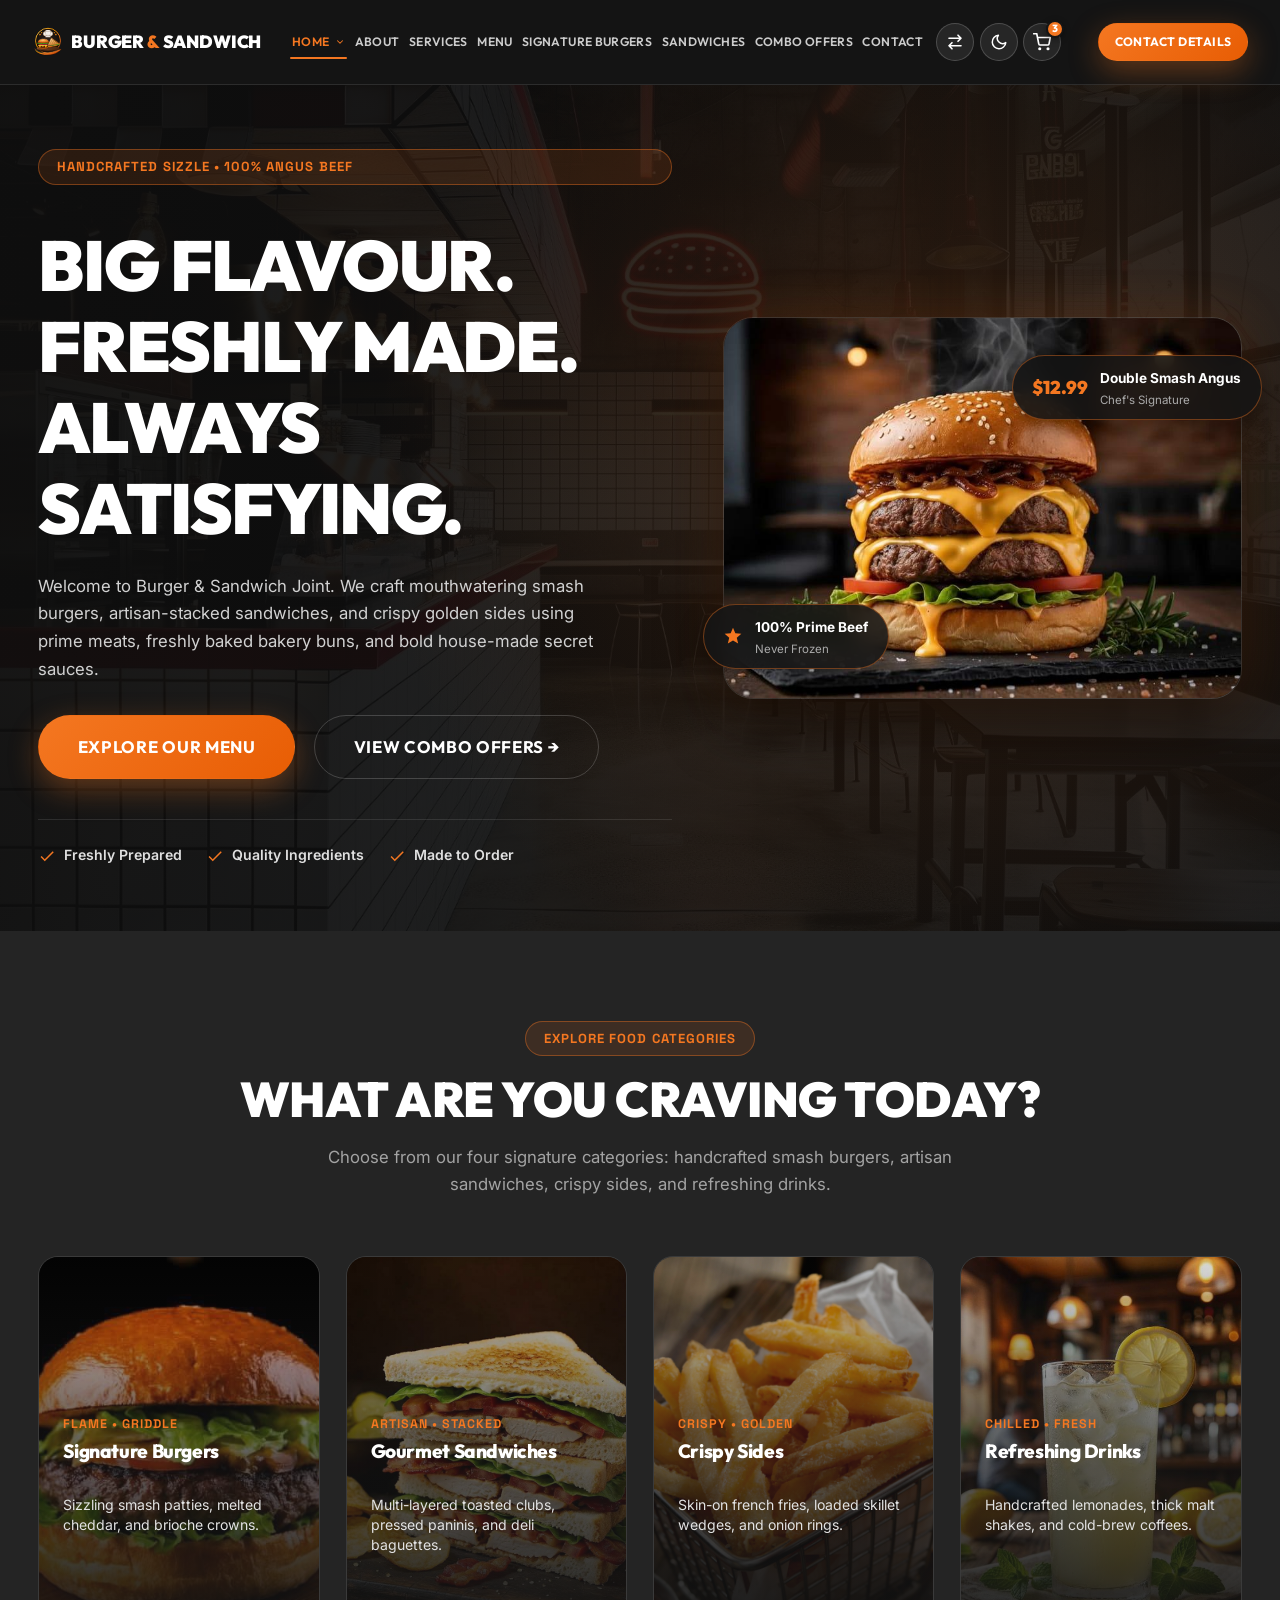
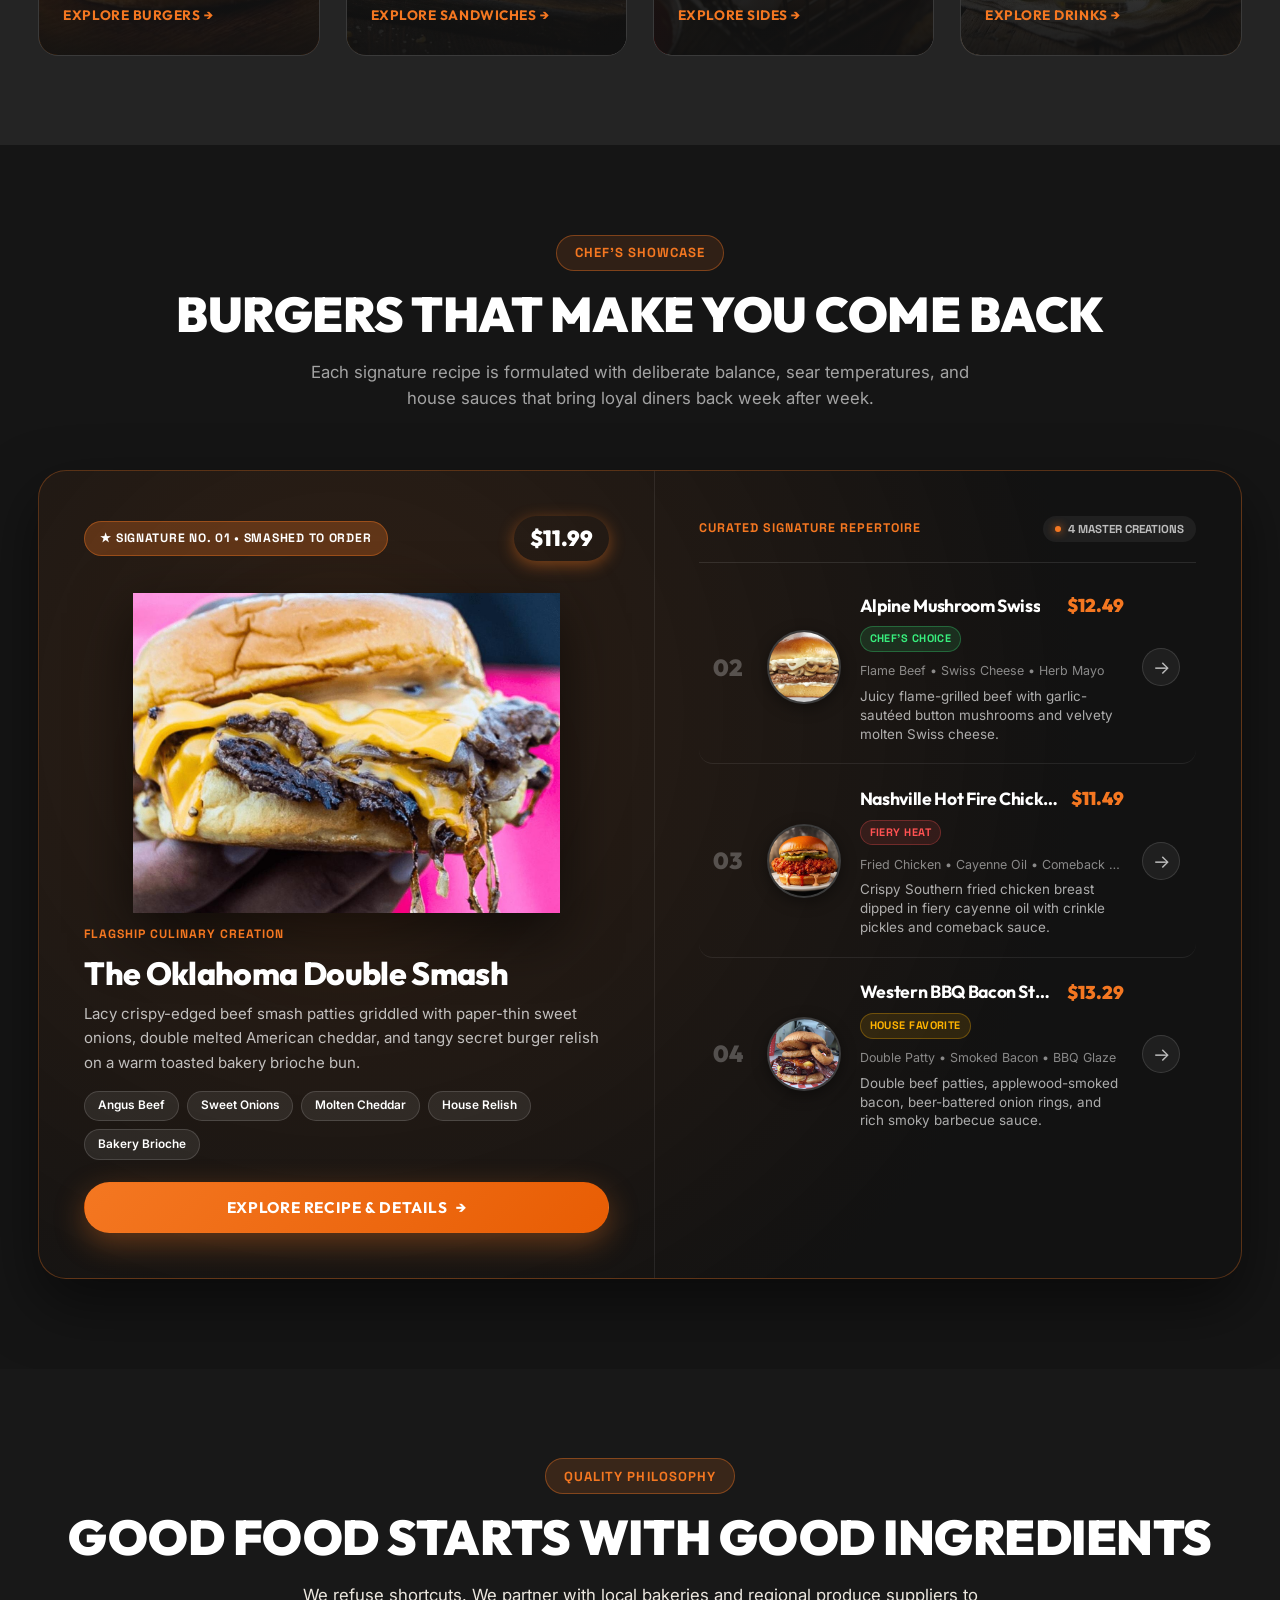
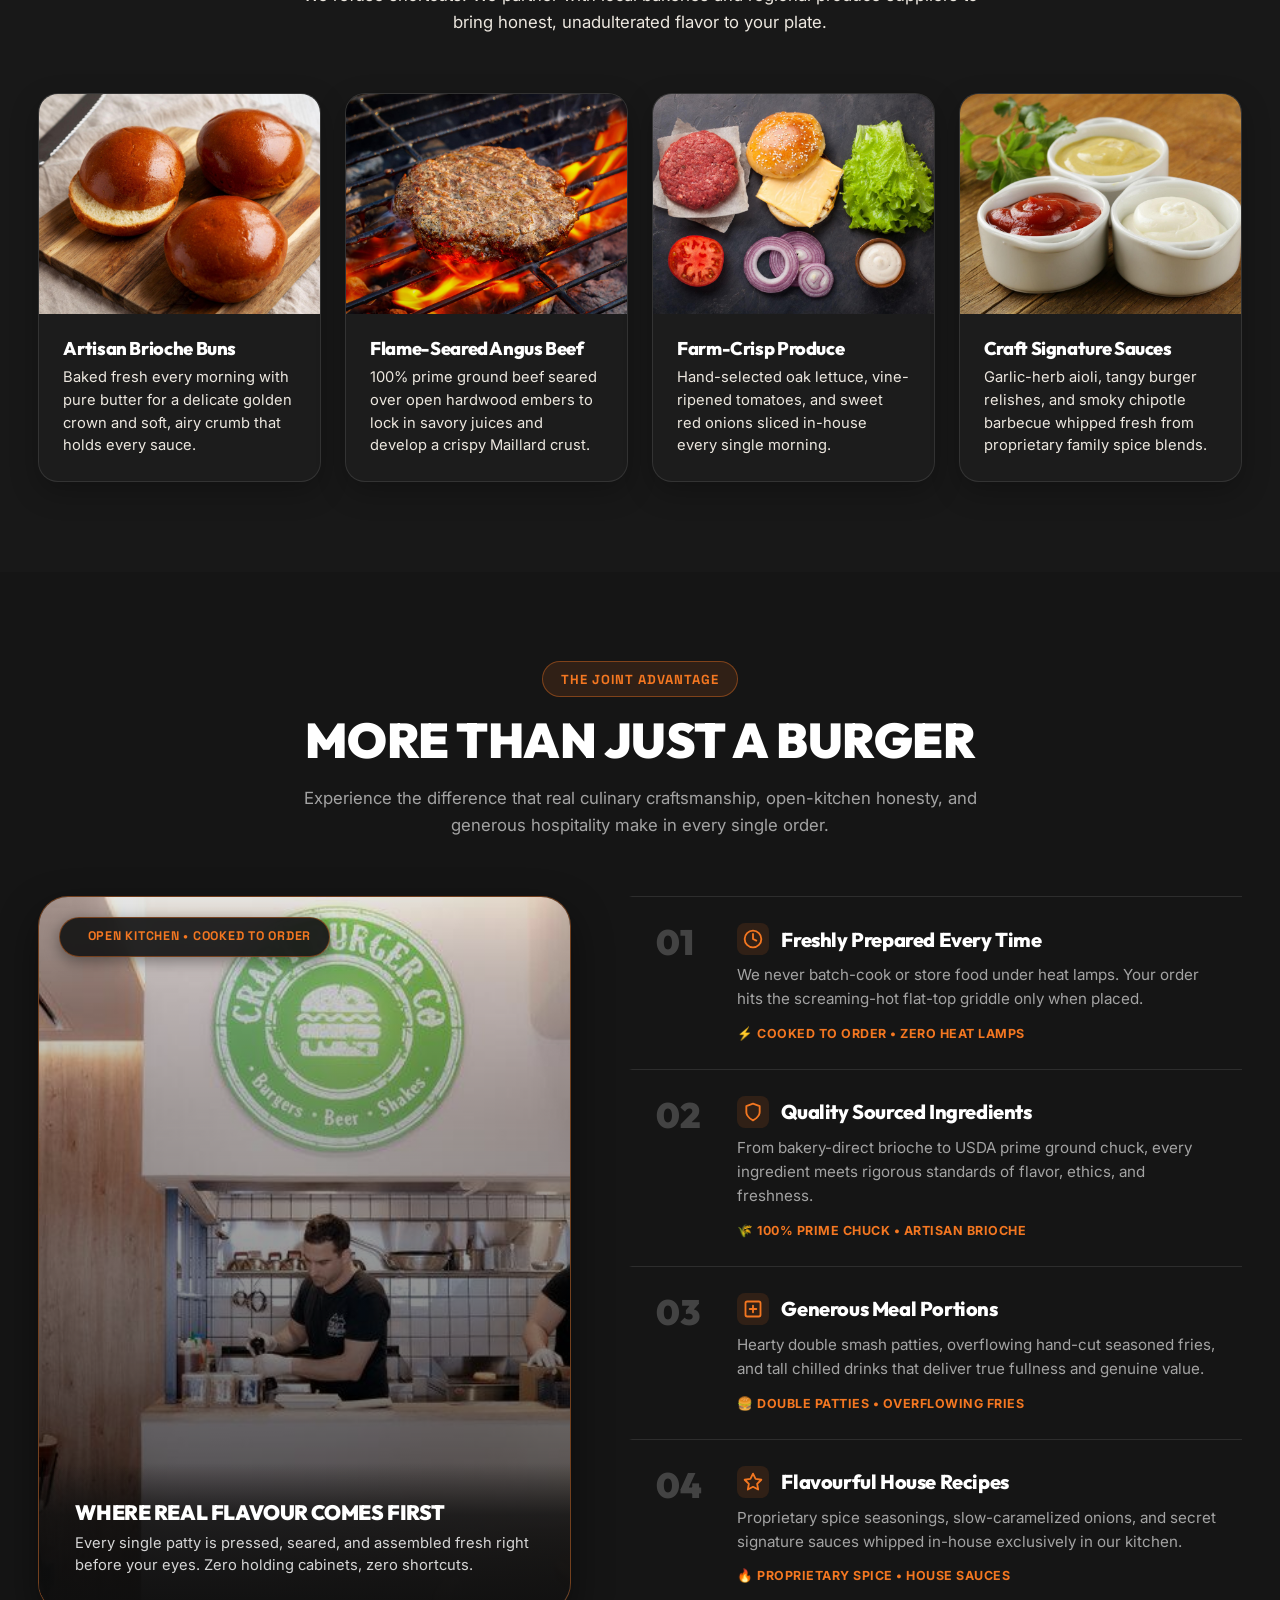
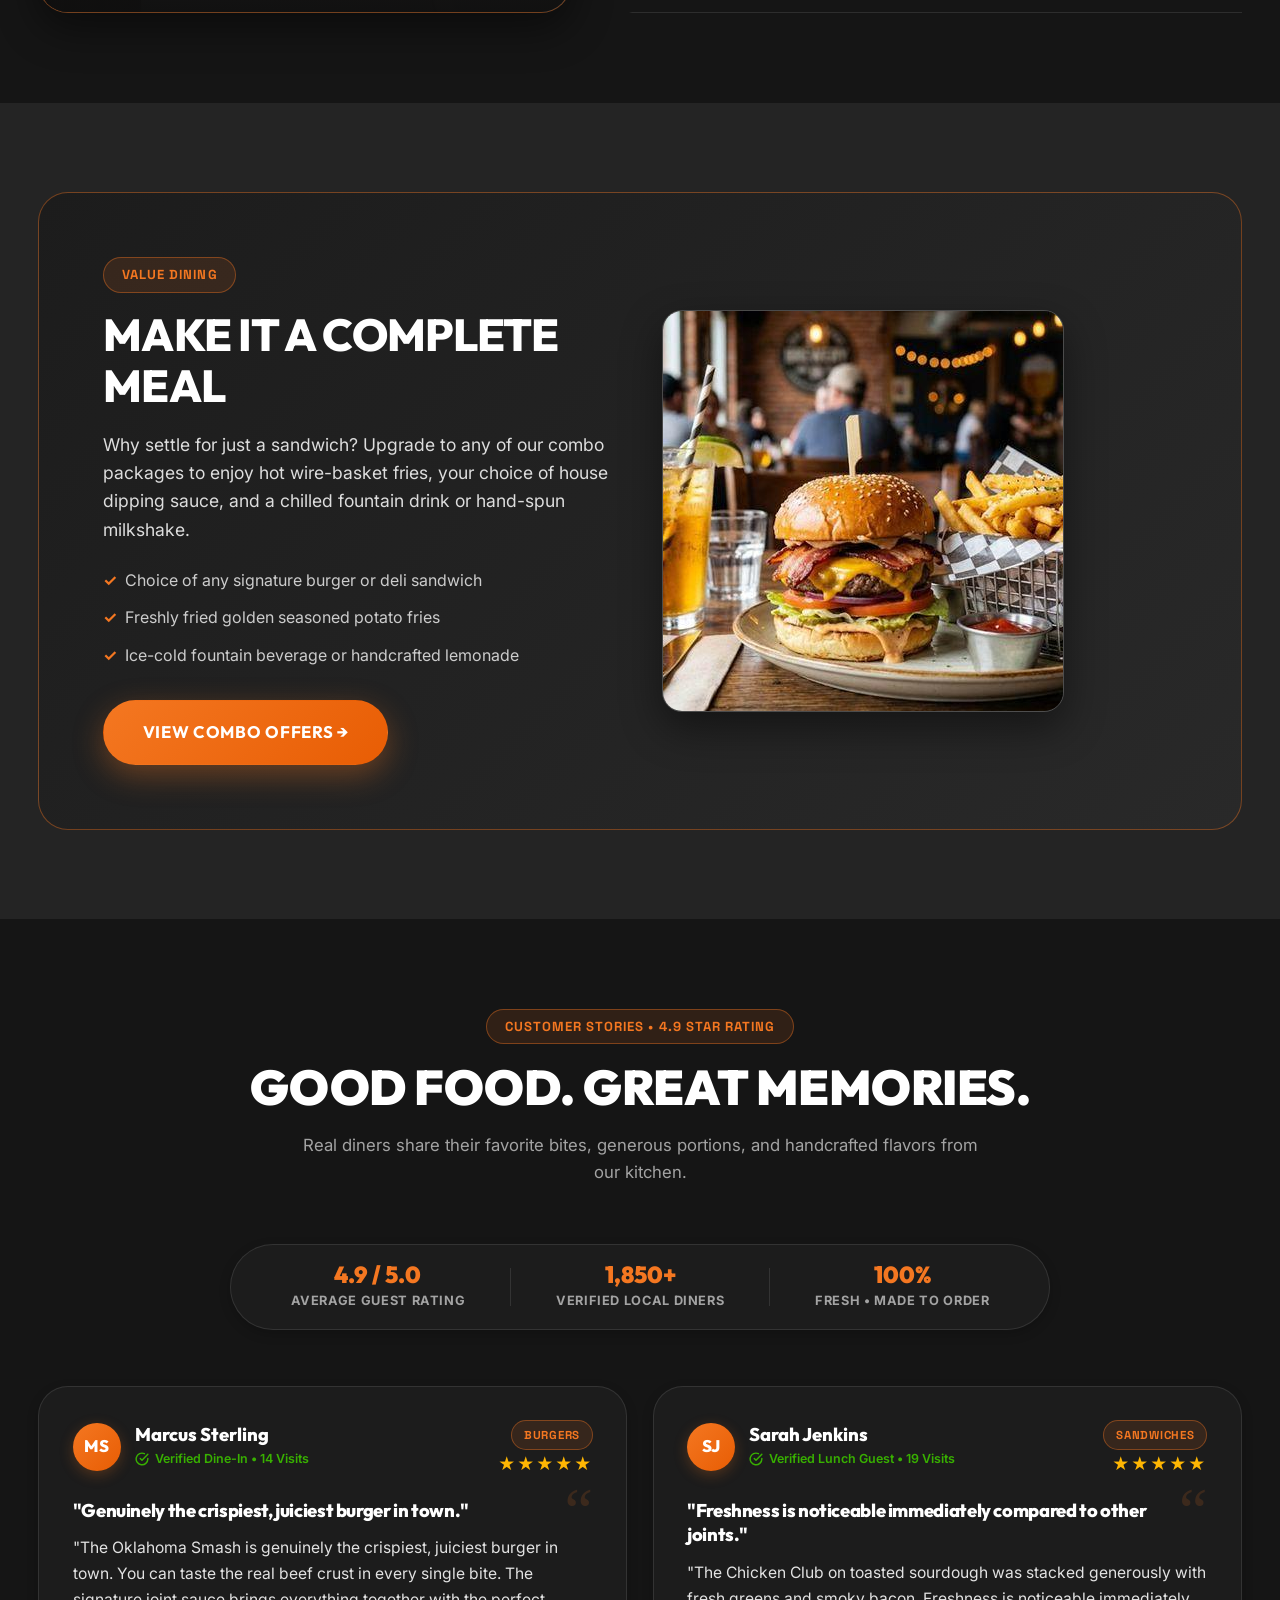
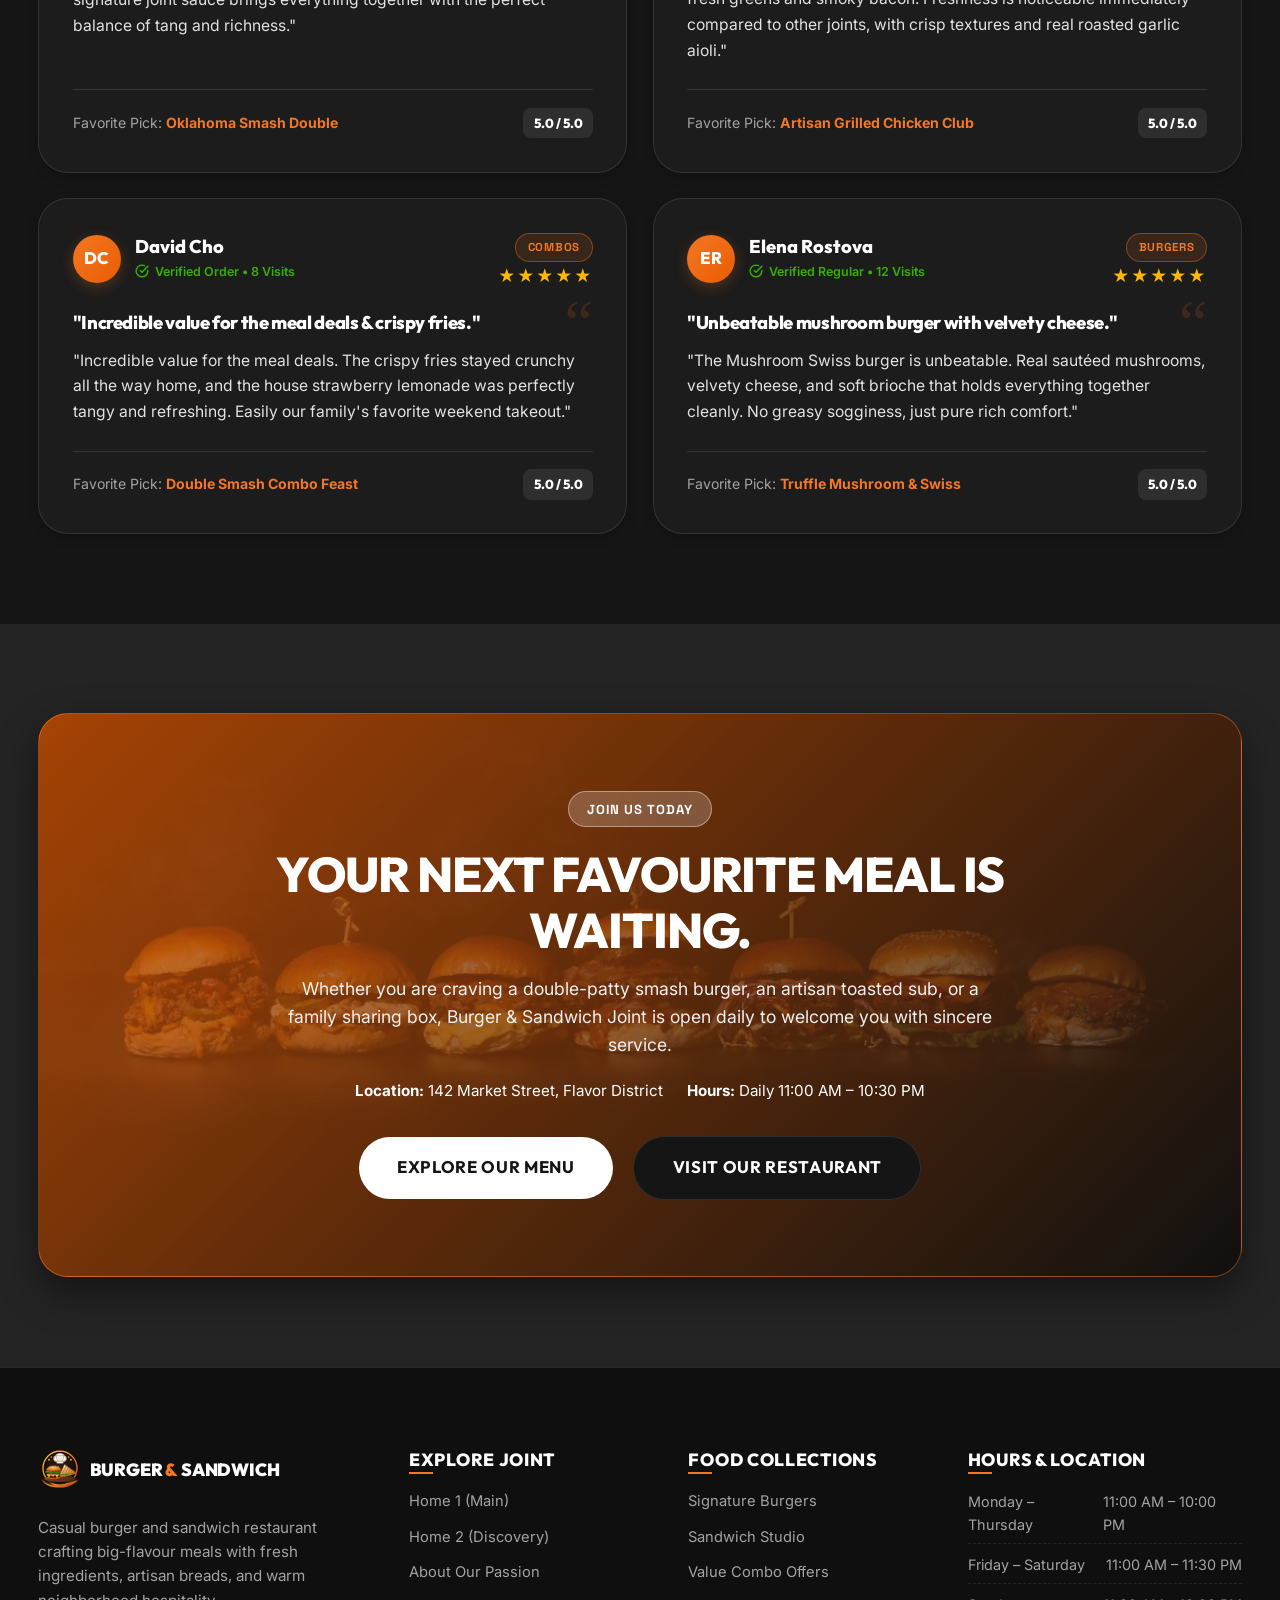
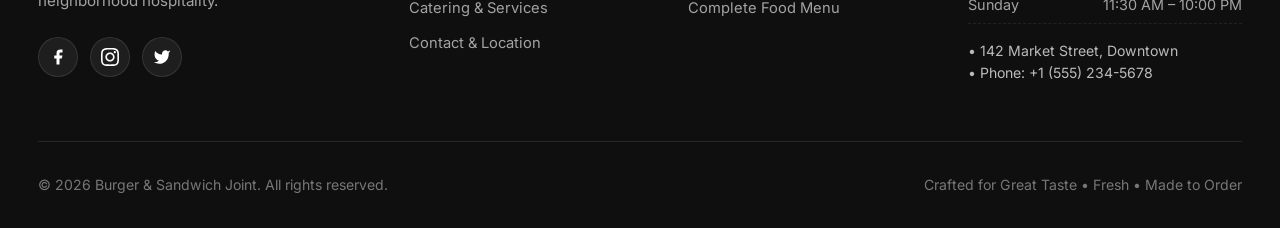
==== commit 8e03cc6f: "third commit" ====
--- a/index.html
+++ b/index.html
@@ -59,10 +59,26 @@
             <svg class="theme-icon moon-icon" width="18" height="18" viewBox="0 0 24 24" fill="none" stroke="currentColor" stroke-width="2" stroke-linecap="round" stroke-linejoin="round" aria-hidden="true"><path d="M21 12.79A9 9 0 1 1 11.21 3 7 7 0 0 0 21 12.79z"/></svg>
             <svg class="theme-icon sun-icon" width="18" height="18" viewBox="0 0 24 24" fill="none" stroke="currentColor" stroke-width="2" stroke-linecap="round" stroke-linejoin="round" aria-hidden="true"><circle cx="12" cy="12" r="5"/><line x1="12" y1="1" x2="12" y2="3"/><line x1="12" y1="21" x2="12" y2="23"/><line x1="4.22" y1="4.22" x2="5.64" y2="5.64"/><line x1="18.36" y1="18.36" x2="19.78" y2="19.78"/><line x1="1" y1="12" x2="3" y2="12"/><line x1="21" y1="12" x2="23" y2="12"/><line x1="4.22" y1="19.78" x2="5.64" y2="18.36"/><line x1="18.36" y1="5.64" x2="19.78" y2="4.22"/></svg>
           </button>
+          <a href="cart.html" class="nav-action-btn cart-btn" aria-label="Shopping Cart" title="View Cart">
+            <svg class="cart-icon" width="18" height="18" viewBox="0 0 24 24" fill="none" stroke="currentColor" stroke-width="2.2" stroke-linecap="round" stroke-linejoin="round" aria-hidden="true">
+              <circle cx="9" cy="21" r="1"></circle>
+              <circle cx="20" cy="21" r="1"></circle>
+              <path d="M1 1h4l2.68 13.39a2 2 0 0 0 2 1.61h9.72a2 2 0 0 0 2-1.61L23 6H6"></path>
+            </svg>
+            <span class="cart-badge">3</span>
+          </a>
         </nav>
 
         <div class="header-actions">
-          <a href="contact.html" class="btn btn-primary btn-sm">Contact Details</a>
+                    <a href="cart.html" class="header-cart-btn" aria-label="Shopping Cart" title="View Cart">
+            <svg class="cart-icon" width="18" height="18" viewBox="0 0 24 24" fill="none" stroke="currentColor" stroke-width="2.2" stroke-linecap="round" stroke-linejoin="round" aria-hidden="true">
+              <circle cx="9" cy="21" r="1"></circle>
+              <circle cx="20" cy="21" r="1"></circle>
+              <path d="M1 1h4l2.68 13.39a2 2 0 0 0 2 1.61h9.72a2 2 0 0 0 2-1.61L23 6H6"></path>
+            </svg>
+            <span class="cart-badge">3</span>
+          </a>
+<a href="contact.html" class="btn btn-primary btn-sm">Contact Details</a>
           <button class="hamburger" aria-label="Toggle mobile menu" aria-expanded="false">
             <span></span>
             <span></span>
@@ -94,6 +110,7 @@
       <a href="sandwiches.html" class="mobile-nav-link"><span>Sandwiches</span> <span class="drawer-arrow">&rarr;</span></a>
       <a href="combo-offers.html" class="mobile-nav-link"><span>Combo Offers</span> <span class="drawer-arrow">&rarr;</span></a>
       <a href="contact.html" class="mobile-nav-link"><span>Contact</span> <span class="drawer-arrow">&rarr;</span></a>
+      <a href="cart.html" class="mobile-nav-link"><span>Shopping Cart</span> <span class="cart-count-pill">3 items</span> <span class="drawer-arrow">&rarr;</span></a>
     </div>
         <div class="mobile-drawer-footer">
       <div class="drawer-action-toggles">
@@ -553,7 +570,7 @@
         <div class="grid-2" style="background: linear-gradient(135deg, #1C1C1C 0%, #292929 100%); border-radius: var(--radius-xl); border: 1px solid var(--border-orange); padding: clamp(2rem, 5vw, 4rem); overflow: hidden;">
           <div>
             <span class="section-tag">Value Dining</span>
-            <h2 style="font-size: clamp(2rem, 3.5vw, 3rem); text-transform:uppercase; margin-bottom:1.2rem;">MAKE IT A COMPLETE MEAL</h2>
+            <h2 style="font-size: clamp(2rem, 3.5vw, 3rem); text-transform:uppercase; margin-bottom:1.2rem; color: #FFFFFF !important;">MAKE IT A COMPLETE MEAL</h2>
             <p style="font-size: 1.1rem; color: #DDD; margin-bottom: 1.5rem; line-height: 1.6;">
               Why settle for just a sandwich? Upgrade to any of our combo packages to enjoy hot wire-basket fries, your choice of house dipping sauce, and a chilled fountain drink or hand-spun milkshake.
             </p>
--- a/assets/css/style.css
+++ b/assets/css/style.css
@@ -18,8 +18,8 @@
   --bg-charcoal: #242424;
   --bg-dark-card: #1c1c1c;
   --bg-card-hover: #262626;
-  --bg-cream: #FFF4E8;
-  --bg-beige: #F5E9DC;
+  --bg-cream: #181818;
+  --bg-beige: #202020;
   --bg-elevated: #282828;
 
   --text-white: #FFFFFF;
@@ -160,30 +160,83 @@
 
 .section-cream {
   background-color: var(--bg-cream);
-  color: var(--text-dark);
+  color: #ECE7DF;
 }
 .section-cream h1,
 .section-cream h2,
 .section-cream h3,
-.section-cream h4 {
-  color: var(--text-dark);
-}
-.section-cream p {
-  color: var(--text-dark-muted);
+.section-cream h4,
+.section-cream .section-title {
+  color: #FFFFFF !important;
+}
+.section-cream p,
+.section-cream .section-desc {
+  color: #ECE7DF !important;
+}
+.section-cream strong,
+.section-cream b {
+  color: #FFFFFF !important;
 }
 
 .section-beige {
   background-color: var(--bg-beige);
-  color: var(--text-dark);
+  color: #ECE7DF;
 }
 .section-beige h1,
 .section-beige h2,
 .section-beige h3,
-.section-beige h4 {
-  color: var(--text-dark);
-}
-.section-beige p {
-  color: var(--text-dark-muted);
+.section-beige h4,
+.section-beige .section-title {
+  color: #FFFFFF !important;
+}
+.section-beige p,
+.section-beige .section-desc {
+  color: #ECE7DF !important;
+}
+.section-beige strong,
+.section-beige b {
+  color: #FFFFFF !important;
+}
+
+/* Embedded highlight cards inside cream & beige sections in dark mode */
+.cream-highlight-box,
+.section-cream div[style*="background:#fff"],
+.section-cream div[style*="background: #fff"],
+.section-cream div[style*="background:#FFFFFF"],
+.section-cream div[style*="background: #FFFFFF"],
+.section-beige div[style*="background:#fff"],
+.section-beige div[style*="background: #fff"],
+.section-beige div[style*="background:#FFFFFF"],
+.section-beige div[style*="background: #FFFFFF"] {
+  background: #242424 !important;
+  border-color: rgba(255, 255, 255, 0.12) !important;
+  box-shadow: 0 10px 25px rgba(0, 0, 0, 0.35) !important;
+}
+
+.cream-highlight-box h4,
+.section-cream div[style*="background:#fff"] h4,
+.section-cream div[style*="background: #fff"] h4,
+.section-beige div[style*="background:#fff"] h4,
+.section-beige div[style*="background: #fff"] h4 {
+  color: var(--primary) !important;
+}
+
+.cream-highlight-box p,
+.cream-highlight-box ul,
+.cream-highlight-box li,
+.section-cream div[style*="background:#fff"] p,
+.section-cream div[style*="background: #fff"] p,
+.section-cream div[style*="background:#fff"] ul,
+.section-cream div[style*="background: #fff"] ul,
+.section-cream div[style*="background:#fff"] li,
+.section-cream div[style*="background: #fff"] li,
+.section-beige div[style*="background:#fff"] p,
+.section-beige div[style*="background: #fff"] p,
+.section-beige div[style*="background:#fff"] ul,
+.section-beige div[style*="background: #fff"] ul,
+.section-beige div[style*="background:#fff"] li,
+.section-beige div[style*="background: #fff"] li {
+  color: #ECE7DF !important;
 }
 
 /* --- Section Headers --- */
@@ -215,9 +268,9 @@
 
 .section-cream .section-tag,
 .section-beige .section-tag {
-  background-color: rgba(244, 119, 33, 0.15);
-  border-color: rgba(244, 119, 33, 0.4);
-  color: var(--primary-dark);
+  background-color: rgba(244, 119, 33, 0.15) !important;
+  border-color: rgba(244, 119, 33, 0.4) !important;
+  color: var(--primary) !important;
 }
 
 .section-title {
@@ -647,6 +700,103 @@
   padding: 0;
 }
 
+.nav-action-btn.cart-btn {
+  position: relative;
+  width: 38px;
+  height: 38px;
+  padding: 0;
+  text-decoration: none;
+}
+
+.cart-icon {
+  display: block;
+  stroke: currentColor;
+  transition: transform var(--transition-fast);
+}
+
+.nav-action-btn.cart-btn:hover .cart-icon {
+  transform: scale(1.1);
+}
+
+.nav-action-btn.cart-btn.active {
+  background-color: var(--primary);
+  border-color: var(--primary);
+  color: #FFFFFF;
+}
+
+.cart-badge {
+  position: absolute;
+  top: -4px;
+  right: -4px;
+  background-color: var(--primary);
+  color: #FFFFFF;
+  font-family: var(--font-heading);
+  font-size: 0.65rem;
+  font-weight: 800;
+  min-width: 18px;
+  height: 18px;
+  padding: 0 4px;
+  border-radius: 999px;
+  display: flex;
+  align-items: center;
+  justify-content: center;
+  border: 2px solid var(--bg-black);
+  line-height: 1;
+  box-shadow: 0 2px 6px rgba(0, 0, 0, 0.4);
+}
+
+[dir="rtl"] .cart-badge {
+  right: auto;
+  left: -4px;
+}
+
+[data-theme="light"] .cart-badge {
+  border-color: #FFFFFF;
+  background-color: #E85D04;
+}
+
+.header-cart-btn {
+  display: none;
+  position: relative;
+  align-items: center;
+  justify-content: center;
+  height: 38px;
+  width: 38px;
+  min-width: 38px;
+  padding: 0;
+  background-color: rgba(255, 255, 255, 0.08);
+  border: 1px solid var(--border-light);
+  border-radius: var(--radius-full);
+  color: var(--text-white);
+  cursor: pointer;
+  text-decoration: none;
+  transition: all var(--transition-fast);
+}
+
+.header-cart-btn:hover {
+  background-color: var(--primary);
+  border-color: var(--primary);
+  color: #FFFFFF;
+}
+
+[data-theme="light"] .header-cart-btn {
+  background-color: rgba(0, 0, 0, 0.05);
+  border-color: var(--border-light);
+  color: var(--text-white);
+}
+
+[data-theme="light"] .header-cart-btn:hover {
+  background-color: var(--primary);
+  border-color: var(--primary);
+  color: #FFFFFF;
+}
+
+@media (max-width: 1120px) {
+  .header-cart-btn {
+    display: inline-flex;
+  }
+}
+
 .nav-action-btn .rtl-text {
   display: none;
 }
@@ -1071,29 +1221,29 @@
   border-top: 1px solid var(--border-subtle);
 }
 
-/* Light / Cream Food Card Variant */
+/* Food Cards in Cream / Beige Sections (Dark by default in Dark Mode) */
 .section-cream .food-card,
 .section-beige .food-card {
-  background-color: var(--text-white);
-  border-color: rgba(0, 0, 0, 0.08);
+  background-color: #1c1c1c !important;
+  border-color: rgba(255, 255, 255, 0.1) !important;
 }
 .section-cream .food-card-title,
 .section-beige .food-card-title {
-  color: var(--text-dark);
+  color: #FFFFFF !important;
 }
 .section-cream .food-card-desc,
 .section-beige .food-card-desc {
-  color: var(--text-dark-muted);
+  color: #ECE7DF !important;
 }
 .section-cream .food-card-ingredients span,
 .section-beige .food-card-ingredients span {
-  background: #f0f0f0;
-  color: #555555;
-  border-color: #e0e0e0;
+  background: rgba(255, 255, 255, 0.08) !important;
+  color: #ECE7DF !important;
+  border-color: rgba(255, 255, 255, 0.12) !important;
 }
 .section-cream .food-card-footer,
 .section-beige .food-card-footer {
-  border-top-color: rgba(0, 0, 0, 0.08);
+  border-top-color: rgba(255, 255, 255, 0.1) !important;
 }
 
 /* ==========================================================================
@@ -1151,9 +1301,9 @@
   font-size: 0.76rem;
   font-weight: 700;
   letter-spacing: 0.06em;
-  color: var(--primary);
-  background: rgba(244, 119, 33, 0.12);
-  border: 1px solid rgba(244, 119, 33, 0.3);
+  color: #FFFFFF !important;
+  background: rgba(244, 119, 33, 0.28);
+  border: 1px solid var(--border-orange);
   padding: 0.4rem 0.95rem;
   border-radius: var(--radius-full);
 }
@@ -1884,27 +2034,114 @@
 
 /* --- Page Hero (Generic / Subpages) --- */
 .page-hero {
-  padding: clamp(4rem, 7vw, 6.5rem) 0 clamp(3rem, 5vw, 4.5rem);
-  background: radial-gradient(circle at 80% 20%, rgba(244, 119, 33, 0.12) 0%, transparent 60%),
-              linear-gradient(180deg, #151515 0%, #1F1F1F 100%);
+  padding: clamp(3.25rem, 5.5vw, 4.5rem) 0;
+  min-height: 280px;
+  display: flex;
+  align-items: center;
   position: relative;
-  border-bottom: 1px solid var(--border-subtle);
+  background-position: center center;
+  background-size: cover;
+  background-repeat: no-repeat;
+  border-bottom: none;
+  overflow: hidden;
+}
+
+.page-hero::before {
+  content: "";
+  position: absolute;
+  inset: 0;
+  background: radial-gradient(circle at 50% 30%, rgba(244, 119, 33, 0.08) 0%, transparent 70%);
+  z-index: 1;
+  pointer-events: none;
+}
+
+.page-hero > .container {
+  position: relative;
+  z-index: 2;
+  width: 100%;
+}
+
+.page-hero-content {
+  max-width: 960px;
+  margin: 0 auto;
+  text-align: center;
+  display: flex;
+  flex-direction: column;
+  align-items: center;
+}
+
+.page-hero-content .section-tag {
+  display: inline-flex;
+  margin-bottom: 1rem;
+}
+
+.page-hero-content .hero-title {
+  text-align: center;
+  margin-bottom: 1rem;
+  color: var(--text-white);
+  font-size: clamp(2rem, 3.8vw, 3.25rem);
+  line-height: 1.15;
+  text-shadow: 0 2px 14px rgba(0, 0, 0, 0.85), 0 1px 4px rgba(0, 0, 0, 0.9);
+  max-width: 960px;
+}
+
+.page-hero-content .hero-text {
+  font-size: clamp(1.02rem, 1.25vw, 1.18rem);
+  color: #FFFFFF;
+  text-align: center;
+  max-width: 780px;
+  margin-left: auto;
+  margin-right: auto;
+  line-height: 1.65;
+  text-shadow: 0 2px 10px rgba(0, 0, 0, 0.9), 0 1px 3px rgba(0, 0, 0, 0.95);
+}
+
+.page-hero-content .hero-subtext {
+  display: none !important;
+}
+
+.page-hero-content .hero-actions {
+  display: none !important;
 }
 
 .page-hero-grid {
-  display: grid;
-  grid-template-columns: 1.15fr 0.85fr;
-  gap: clamp(2rem, 4vw, 4rem);
-  align-items: center;
-}
-
-.page-hero-visual img {
-  border-radius: var(--radius-xl);
-  box-shadow: var(--shadow-lg);
-  border: 1px solid var(--border-light);
-  width: 100%;
-  max-height: 440px;
-  object-fit: cover;
+  display: block;
+  max-width: 860px;
+  margin: 0 auto;
+  text-align: center;
+}
+
+.page-hero-visual {
+  display: none !important;
+}
+
+/* Page Hero Background Image Defaults */
+#aboutHero {
+  background-image: url('../../images/image-65.png');
+}
+
+#servicesHero {
+  background-image: url('../../images/image-89.png');
+}
+
+#menuHero {
+  background-image: url('../../images/image-78.png');
+}
+
+#burgerHero {
+  background-image: url('../../images/image-79.png');
+}
+
+#sandwichHero {
+  background-image: url('../../images/image-82.png');
+}
+
+#comboHero {
+  background-image: url('../../images/image-96.png');
+}
+
+#contactHero {
+  background-image: url('../../images/image-51.png');
 }
 
 /* --- Exploded Burger Anatomy (Home 2 & Burgers Page) --- */
@@ -1967,17 +2204,23 @@
   gap: 1.5rem;
 }
 
-.ingredient-item {
-  background: var(--bg-dark-card);
-  border: 1px solid var(--border-subtle);
+.ingredient-item,
+.section-cream .ingredient-item,
+.section-beige .ingredient-item {
+  background: #1c1c1c !important;
+  border: 1px solid rgba(255, 255, 255, 0.1) !important;
   border-radius: var(--radius-lg);
   overflow: hidden;
   transition: all var(--transition-normal);
-}
-
-.ingredient-item:hover {
+  box-shadow: 0 10px 28px rgba(0, 0, 0, 0.25);
+}
+
+.ingredient-item:hover,
+.section-cream .ingredient-item:hover,
+.section-beige .ingredient-item:hover {
   transform: translateY(-6px);
-  border-color: var(--primary);
+  border-color: var(--primary) !important;
+  box-shadow: 0 16px 36px rgba(0, 0, 0, 0.4), 0 0 20px rgba(244, 119, 33, 0.2);
 }
 
 .ingredient-img {
@@ -2001,11 +2244,29 @@
   padding: 1.5rem;
 }
 
-.ingredient-title {
+.ingredient-title,
+.ingredient-item .ingredient-title,
+.ingredient-item h3,
+.section-cream .ingredient-item .ingredient-title,
+.section-cream .ingredient-item h3,
+.section-beige .ingredient-item .ingredient-title,
+.section-beige .ingredient-item h3 {
   font-size: 1.15rem;
   font-weight: 800;
-  color: var(--text-white);
+  color: #FFFFFF !important;
   margin-bottom: 0.4rem;
+}
+
+.ingredient-content p,
+.ingredient-item p,
+.ingredient-item .ingredient-content p,
+.section-cream .ingredient-item p,
+.section-cream .ingredient-item .ingredient-content p,
+.section-beige .ingredient-item p,
+.section-beige .ingredient-item .ingredient-content p {
+  color: #ECE7DF !important;
+  font-size: 0.92rem;
+  line-height: 1.55;
 }
 
 /* --- Features / Why Choose Us (4 Distinct Blocks) --- */
@@ -2155,7 +2416,7 @@
   font-family: var(--font-heading);
   font-size: 1.3rem;
   font-weight: 900;
-  color: var(--text-white);
+  color: #FFFFFF !important;
   line-height: 1.25;
   margin-bottom: 0.4rem;
 }
@@ -2829,7 +3090,7 @@
 
 .builder-summary-bar {
   margin-top: 2.5rem;
-  padding: 1.5rem 2rem;
+  padding: 1.75rem 2rem;
   background: #111;
   border-radius: var(--radius-lg);
   border: 1px solid var(--border-orange);
@@ -2838,6 +3099,13 @@
   justify-content: space-between;
   flex-wrap: wrap;
   gap: 1.5rem;
+  box-sizing: border-box;
+}
+
+.builder-summary-info {
+  display: flex;
+  flex-direction: column;
+  gap: 0.25rem;
 }
 
 .builder-total-wrap {
@@ -2847,16 +3115,30 @@
 }
 
 .builder-total-label {
-  font-size: 1rem;
+  font-size: 0.95rem;
   color: var(--text-muted);
   text-transform: uppercase;
+  letter-spacing: 0.04em;
+  font-weight: 700;
 }
 
 .builder-total-amount {
   font-family: var(--font-heading);
-  font-size: 2rem;
+  font-size: 2.2rem;
   font-weight: 900;
   color: var(--primary);
+  line-height: 1.1;
+}
+
+.builder-summary-details {
+  font-size: 0.88rem;
+  color: #AAAAAA;
+  margin-top: 0.25rem;
+  line-height: 1.5;
+}
+
+.builder-summary-btn {
+  flex-shrink: 0;
 }
 
 /* --- FAQ Accordion --- */
@@ -3751,7 +4033,7 @@
 
 .cta-banner-content h2 {
   font-size: clamp(2rem, 3.8vw, 3.2rem);
-  color: var(--text-white);
+  color: #FFFFFF !important;
   margin-bottom: 1rem;
   text-align: center;
   width: 100%;
@@ -4033,6 +4315,85 @@
     height: 260px;
     min-height: 240px;
   }
+
+  /* Interactive Meal Builder Mobile Responsiveness (Combo Offers Page) */
+  .builder-box {
+    padding: clamp(1.25rem, 3.5vw, 1.75rem) clamp(0.85rem, 3vw, 1.25rem) !important;
+  }
+
+  .builder-summary-bar {
+    flex-direction: column !important;
+    align-items: center !important;
+    text-align: center !important;
+    padding: 1.5rem 1rem !important;
+    gap: 1.25rem !important;
+    margin-top: 1.75rem !important;
+    width: 100% !important;
+    box-sizing: border-box !important;
+    overflow: hidden !important;
+  }
+
+  .builder-summary-info {
+    width: 100% !important;
+    text-align: center !important;
+    align-items: center !important;
+    display: flex !important;
+    flex-direction: column !important;
+  }
+
+  .builder-total-label {
+    text-align: center !important;
+    font-size: 0.85rem !important;
+    letter-spacing: 0.05em !important;
+    display: block !important;
+  }
+
+  .builder-total-amount {
+    text-align: center !important;
+    font-size: clamp(1.85rem, 6vw, 2.25rem) !important;
+    margin: 0.2rem 0 !important;
+    display: block !important;
+  }
+
+  .builder-summary-details {
+    text-align: center !important;
+    max-width: 100% !important;
+    word-break: break-word !important;
+    font-size: 0.85rem !important;
+    line-height: 1.5 !important;
+    margin: 0.35rem auto 0 !important;
+    color: #999999 !important;
+  }
+
+  .builder-summary-bar .btn,
+  .builder-summary-bar .btn-lg,
+  .builder-summary-btn {
+    width: 100% !important;
+    max-width: 100% !important;
+    padding: 0.95rem 1rem !important;
+    font-size: clamp(0.82rem, 3.3vw, 0.96rem) !important;
+    white-space: normal !important;
+    word-wrap: break-word !important;
+    display: flex !important;
+    align-items: center !important;
+    justify-content: center !important;
+    text-align: center !important;
+    line-height: 1.35 !important;
+    box-sizing: border-box !important;
+    letter-spacing: 0.02em !important;
+    margin: 0 auto !important;
+  }
+
+  [dir="rtl"] .builder-summary-bar {
+    flex-direction: column !important;
+    text-align: center !important;
+    align-items: center !important;
+  }
+
+  [dir="rtl"] .builder-summary-info {
+    text-align: center !important;
+    align-items: center !important;
+  }
 }
 
 /* Mobile Devices (max-width: 600px - covers 320px, 375px, 390px, 430px) */
@@ -4118,7 +4479,7 @@
   }
   .builder-summary-bar {
     flex-direction: column;
-    align-items: stretch;
+    align-items: center;
     text-align: center;
   }
 }
@@ -4156,6 +4517,102 @@
   color: var(--text-white);
 }
 
+/* --- Light Mode Cream & Beige Sections --- */
+[data-theme="light"] .section-cream {
+  background-color: #FAF4EE !important;
+  color: #2C2C2C !important;
+}
+[data-theme="light"] .section-cream h1,
+[data-theme="light"] .section-cream h2,
+[data-theme="light"] .section-cream h3,
+[data-theme="light"] .section-cream h4,
+[data-theme="light"] .section-cream .section-title {
+  color: #121212 !important;
+}
+[data-theme="light"] .section-cream p,
+[data-theme="light"] .section-cream .section-desc {
+  color: #555555 !important;
+}
+[data-theme="light"] .section-cream strong,
+[data-theme="light"] .section-cream b {
+  color: #121212 !important;
+}
+[data-theme="light"] .section-cream .section-tag {
+  background-color: rgba(244, 119, 33, 0.12) !important;
+  border-color: rgba(244, 119, 33, 0.35) !important;
+  color: var(--primary-dark) !important;
+}
+
+[data-theme="light"] .section-beige {
+  background-color: #F4ECE3 !important;
+  color: #2C2C2C !important;
+}
+[data-theme="light"] .section-beige h1,
+[data-theme="light"] .section-beige h2,
+[data-theme="light"] .section-beige h3,
+[data-theme="light"] .section-beige h4,
+[data-theme="light"] .section-beige .section-title {
+  color: #121212 !important;
+}
+[data-theme="light"] .section-beige p,
+[data-theme="light"] .section-beige .section-desc {
+  color: #555555 !important;
+}
+[data-theme="light"] .section-beige strong,
+[data-theme="light"] .section-beige b {
+  color: #121212 !important;
+}
+
+[data-theme="light"] .cream-highlight-box,
+[data-theme="light"] .section-cream div[style*="background:#fff"],
+[data-theme="light"] .section-cream div[style*="background: #fff"],
+[data-theme="light"] .section-beige div[style*="background:#fff"],
+[data-theme="light"] .section-beige div[style*="background: #fff"] {
+  background: #FFFFFF !important;
+  border-color: rgba(0, 0, 0, 0.08) !important;
+}
+[data-theme="light"] .cream-highlight-box p,
+[data-theme="light"] .cream-highlight-box ul,
+[data-theme="light"] .cream-highlight-box li,
+[data-theme="light"] .section-cream div[style*="background:#fff"] p,
+[data-theme="light"] .section-cream div[style*="background: #fff"] p,
+[data-theme="light"] .section-cream div[style*="background:#fff"] ul,
+[data-theme="light"] .section-cream div[style*="background: #fff"] ul,
+[data-theme="light"] .section-cream div[style*="background:#fff"] li,
+[data-theme="light"] .section-cream div[style*="background: #fff"] li,
+[data-theme="light"] .section-beige div[style*="background:#fff"] p,
+[data-theme="light"] .section-beige div[style*="background: #fff"] p,
+[data-theme="light"] .section-beige div[style*="background:#fff"] ul,
+[data-theme="light"] .section-beige div[style*="background: #fff"] ul,
+[data-theme="light"] .section-beige div[style*="background:#fff"] li,
+[data-theme="light"] .section-beige div[style*="background: #fff"] li {
+  color: #555555 !important;
+}
+
+[data-theme="light"] .section-cream .food-card,
+[data-theme="light"] .section-beige .food-card {
+  background-color: #FFFFFF !important;
+  border-color: rgba(0, 0, 0, 0.08) !important;
+}
+[data-theme="light"] .section-cream .food-card-title,
+[data-theme="light"] .section-beige .food-card-title {
+  color: #121212 !important;
+}
+[data-theme="light"] .section-cream .food-card-desc,
+[data-theme="light"] .section-beige .food-card-desc {
+  color: #585858 !important;
+}
+[data-theme="light"] .section-cream .food-card-ingredients span,
+[data-theme="light"] .section-beige .food-card-ingredients span {
+  background: #f0f0f0 !important;
+  color: #555555 !important;
+  border-color: #e0e0e0 !important;
+}
+[data-theme="light"] .section-cream .food-card-footer,
+[data-theme="light"] .section-beige .food-card-footer {
+  border-top-color: rgba(0, 0, 0, 0.08) !important;
+}
+
 [data-theme="light"] .site-header {
   background-color: rgba(250, 246, 240, 0.95);
   border-bottom: 1px solid rgba(0, 0, 0, 0.08);
@@ -4403,6 +4860,14 @@
   box-shadow: 0 4px 18px rgba(0, 0, 0, 0.06);
 }
 
+[data-theme="light"] .builder-summary-details {
+  color: #666666;
+}
+
+[data-theme="light"] .builder-total-label {
+  color: #555555;
+}
+
 [data-theme="light"] .modal-content {
   background: #FFFFFF;
   border-color: rgba(0, 0, 0, 0.1);
@@ -4461,6 +4926,42 @@
   color: #555555;
 }
 
+/* --- Bright Mode Ingredient Cards (Home 1 #freshness) - High-Contrast Bright Visible Text --- */
+[data-theme="light"] .ingredient-item,
+[data-theme="light"] .section-cream .ingredient-item,
+[data-theme="light"] .section-beige .ingredient-item {
+  background: #1c1c1c !important;
+  border-color: rgba(255, 255, 255, 0.12) !important;
+  box-shadow: 0 10px 28px rgba(0, 0, 0, 0.22) !important;
+}
+
+[data-theme="light"] .ingredient-item:hover,
+[data-theme="light"] .section-cream .ingredient-item:hover,
+[data-theme="light"] .section-beige .ingredient-item:hover {
+  border-color: var(--primary) !important;
+  box-shadow: 0 16px 36px rgba(0, 0, 0, 0.35), 0 0 20px rgba(244, 119, 33, 0.25) !important;
+}
+
+[data-theme="light"] .ingredient-title,
+[data-theme="light"] .ingredient-item .ingredient-title,
+[data-theme="light"] .ingredient-item h3,
+[data-theme="light"] .section-cream .ingredient-item .ingredient-title,
+[data-theme="light"] .section-cream .ingredient-item h3,
+[data-theme="light"] .section-beige .ingredient-item .ingredient-title,
+[data-theme="light"] .section-beige .ingredient-item h3 {
+  color: #FFFFFF !important;
+}
+
+[data-theme="light"] .ingredient-content p,
+[data-theme="light"] .ingredient-item p,
+[data-theme="light"] .ingredient-item .ingredient-content p,
+[data-theme="light"] .section-cream .ingredient-item p,
+[data-theme="light"] .section-cream .ingredient-item .ingredient-content p,
+[data-theme="light"] .section-beige .ingredient-item p,
+[data-theme="light"] .section-beige .ingredient-item .ingredient-content p {
+  color: #ECE7DF !important;
+}
+
 [data-theme="light"] .filter-btn {
   background-color: #FFFFFF;
   border-color: rgba(0, 0, 0, 0.12);
@@ -4506,6 +5007,63 @@
   box-shadow: 0 10px 30px rgba(0, 0, 0, 0.1);
 }
 
+.cta-banner h2,
+.cta-banner-content h2,
+[data-theme="light"] .cta-banner h2,
+[data-theme="light"] .cta-banner-content h2 {
+  color: #FFFFFF !important;
+}
+
+#perfectMeal h2,
+#perfectMeal .grid-2 h2,
+[data-theme="light"] #perfectMeal h2,
+[data-theme="light"] #perfectMeal .grid-2 h2 {
+  color: #FFFFFF !important;
+}
+
+.advantage-visual-caption h4,
+[data-theme="light"] .advantage-visual-caption h4 {
+  color: #FFFFFF !important;
+}
+
+.floating-pill .pill-title,
+[data-theme="light"] .floating-pill .pill-title {
+  color: #FFFFFF !important;
+}
+
+.spotlight-stage-tag,
+[data-theme="light"] .spotlight-stage-tag {
+  color: #FFFFFF !important;
+  text-shadow: 0 2px 8px rgba(0, 0, 0, 0.95), 0 1px 3px rgba(0, 0, 0, 0.95);
+}
+
+/* Sandwich Page - Ultimate Lunch Pairing Section (#sandwichExperience) */
+#sandwichExperience p,
+#sandwichExperience .pairing-lead-desc {
+  color: #ECE7DF;
+}
+
+#sandwichExperience .pairing-points {
+  color: #D6D0C7;
+}
+
+#sandwichExperience .pairing-points strong {
+  color: #FFFFFF;
+}
+
+[data-theme="light"] #sandwichExperience p,
+[data-theme="light"] #sandwichExperience .pairing-lead-desc {
+  color: #2D2823 !important;
+}
+
+[data-theme="light"] #sandwichExperience .pairing-points {
+  color: #4A443D !important;
+}
+
+[data-theme="light"] #sandwichExperience .pairing-points strong {
+  color: #1A1816 !important;
+}
+
 /* --- Bright Mode Hero 1 (Home 1) - Atmospheric Warm Dark Dining Background --- */
 [data-theme="light"] .hero-1 {
   background-color: #1A1816;
@@ -4633,9 +5191,7 @@
 /* --- Bright Mode Subpage Heroes (about, services, menu, burgers, sandwiches, combo-offers, contact) --- */
 [data-theme="light"] .page-hero,
 [data-theme="light"] .services-hero {
-  background: radial-gradient(circle at 80% 20%, rgba(244, 119, 33, 0.16) 0%, transparent 60%),
-              linear-gradient(180deg, #151515 0%, #1F1F1F 100%) !important;
-  border-bottom: 1px solid rgba(255, 255, 255, 0.08) !important;
+  border-bottom: none !important;
 }
 
 [data-theme="light"] .page-hero .hero-title,
@@ -5244,9 +5800,20 @@
 }
 
 /* Hero Section RTL */
-[dir="rtl"] .hero-1-content,
-[dir="rtl"] .page-hero-grid div:first-child {
+[dir="rtl"] .hero-1-content {
   text-align: right;
+}
+
+[dir="rtl"] .page-hero-content,
+[dir="rtl"] .page-hero-content .hero-title,
+[dir="rtl"] .page-hero-content p,
+[dir="rtl"] .page-hero-content .hero-text,
+[dir="rtl"] .page-hero-content .hero-subtext {
+  text-align: center !important;
+}
+
+[dir="rtl"] .page-hero-content .hero-actions {
+  justify-content: center !important;
 }
 
 [dir="rtl"] .hero-trust {
@@ -5726,7 +6293,7 @@
   font-weight: 700;
   letter-spacing: 0.08em;
   text-transform: uppercase;
-  color: var(--primary);
+  color: #FFFFFF !important;
   margin-bottom: 0.4rem;
 }
 
@@ -5871,11 +6438,12 @@
   font-family: var(--font-accent);
   font-size: 0.82rem;
   font-weight: 800;
-  color: var(--primary);
+  color: #FFFFFF !important;
   letter-spacing: 0.08em;
   text-transform: uppercase;
   margin-bottom: 0.4rem;
   display: block;
+  text-shadow: 0 2px 8px rgba(0, 0, 0, 0.95), 0 1px 3px rgba(0, 0, 0, 0.95);
 }
 
 .spotlight-title {
@@ -5977,7 +6545,7 @@
   font-size: 0.74rem;
   font-weight: 700;
   letter-spacing: 0.08em;
-  color: var(--primary);
+  color: #FFFFFF !important;
   margin-bottom: 0.25rem;
 }
 
@@ -6387,6 +6955,10 @@
   box-shadow: 0 10px 25px rgba(0, 0, 0, 0.1), 0 0 15px rgba(244, 119, 33, 0.15);
 }
 
+[data-theme="light"] .spectrum-tag {
+  color: var(--primary-dark) !important;
+}
+
 [data-theme="light"] .spectrum-title {
   color: #1A1A1A;
 }
@@ -6415,6 +6987,10 @@
 [data-theme="light"] .chronology-step:hover {
   background: #FFF8F2;
   border-color: rgba(244, 119, 33, 0.4);
+}
+
+[data-theme="light"] .chronology-stage-pill {
+  color: var(--primary-dark) !important;
 }
 
 [data-theme="light"] .chronology-title {
@@ -6706,16 +7282,9 @@
   position: relative;
 }
 
-/* Connecting timeline bar across all 4 stations */
+/* Connecting timeline bar removed for clean, refined alignment */
 .continuum-track::before {
-  content: "";
-  position: absolute;
-  top: 18px;
-  left: 30px;
-  right: 30px;
-  height: 2px;
-  background: linear-gradient(90deg, var(--primary) 0%, rgba(244, 119, 33, 0.4) 50%, var(--primary) 100%);
-  z-index: 1;
+  display: none !important;
 }
 
 .continuum-station {
@@ -6728,8 +7297,9 @@
 .station-milestone-header {
   display: flex;
   align-items: center;
-  gap: 0.6rem;
+  gap: 0.65rem;
   margin-bottom: 1.25rem;
+  min-height: 38px;
 }
 
 .station-node-dot {
@@ -6765,8 +7335,11 @@
   color: var(--primary-light);
   background: rgba(244, 119, 33, 0.12);
   border: 1px solid rgba(244, 119, 33, 0.3);
-  padding: 0.2rem 0.6rem;
+  padding: 0.25rem 0.75rem;
   border-radius: 999px;
+  white-space: nowrap;
+  display: inline-flex;
+  align-items: center;
 }
 
 .station-visual-frame {
@@ -6796,7 +7369,7 @@
   font-size: 0.76rem;
   font-weight: 700;
   letter-spacing: 0.08em;
-  color: var(--primary);
+  color: #FFFFFF !important;
   margin-bottom: 0.35rem;
   display: block;
 }
@@ -7373,7 +7946,7 @@
 .spectrum-subtitle {
   font-size: 0.92rem;
   font-weight: 600;
-  color: var(--primary);
+  color: #FFFFFF !important;
   margin-bottom: 0.95rem;
 }
 
@@ -7871,6 +8444,12 @@
   box-shadow: 0 4px 12px rgba(244, 119, 33, 0.2);
 }
 
+[data-theme="light"] .station-year-badge {
+  color: var(--primary-dark);
+  background: rgba(244, 119, 33, 0.1);
+  border-color: rgba(244, 119, 33, 0.35);
+}
+
 [data-theme="light"] .continuum-station:hover .station-node-dot {
   background: var(--primary);
   color: #FFFFFF;
@@ -7880,6 +8459,10 @@
   background: #F3EFEA;
   border-color: rgba(0, 0, 0, 0.08);
   box-shadow: 0 8px 20px rgba(0, 0, 0, 0.08);
+}
+
+[data-theme="light"] .station-phase-tag {
+  color: var(--primary-dark) !important;
 }
 
 [data-theme="light"] .station-headline {
@@ -7989,6 +8572,10 @@
   color: #777777;
 }
 
+[data-theme="light"] .spectrum-subtitle {
+  color: var(--primary-dark) !important;
+}
+
 [data-theme="light"] .spectrum-stage-wrap {
   background: #FFFFFF;
   border-color: rgba(0, 0, 0, 0.08);
@@ -8009,6 +8596,10 @@
 
 [data-theme="light"] .spectrum-watermark {
   color: rgba(0, 0, 0, 0.035);
+}
+
+[data-theme="light"] .spectrum-tag {
+  color: var(--primary-dark) !important;
 }
 
 [data-theme="light"] .spectrum-title {
@@ -8555,20 +9146,48 @@
    SERVICES & CATERING PAGE COMPONENT SYSTEM
    ========================================================================== */
 
-/* 1. Hero Section: Asymmetric Split Screen */
+/* 1. Hero Section: Asymmetric Split Screen -> Updated to Compact Centered Banner */
 .services-hero {
   position: relative;
-  padding: clamp(3.5rem, 6vw, 6rem) 0 clamp(3rem, 5vw, 5rem);
-  background: radial-gradient(circle at 10% 20%, rgba(244, 119, 33, 0.12) 0%, transparent 45%),
-              linear-gradient(180deg, #121212 0%, #181818 100%);
-  border-bottom: 1px solid var(--border-subtle);
+  padding: clamp(3.25rem, 5.5vw, 4.5rem) 0;
+  min-height: 280px;
+  display: flex;
+  align-items: center;
+  background-position: center center;
+  background-size: cover;
+  background-repeat: no-repeat;
+  border-bottom: none;
   overflow: hidden;
 }
 
+.services-hero::before {
+  content: "";
+  position: absolute;
+  inset: 0;
+  background: radial-gradient(circle at 50% 30%, rgba(244, 119, 33, 0.08) 0%, transparent 70%);
+  z-index: 1;
+  pointer-events: none;
+}
+
+.services-hero > .container {
+  position: relative;
+  z-index: 2;
+  width: 100%;
+}
+
 .services-hero-grid {
-  display: grid;
-  grid-template-columns: 1.15fr 0.85fr;
-  gap: clamp(2rem, 4vw, 4.5rem);
+  display: block;
+  max-width: 860px;
+  margin: 0 auto;
+  text-align: center;
+}
+
+.services-hero-content {
+  max-width: 860px;
+  margin: 0 auto;
+  text-align: center;
+  display: flex;
+  flex-direction: column;
   align-items: center;
 }
 
@@ -8586,7 +9205,7 @@
   color: var(--primary);
   text-transform: uppercase;
   letter-spacing: 0.05em;
-  margin-bottom: 1.25rem;
+  margin-bottom: 1rem;
 }
 
 .service-live-badge .live-dot {
@@ -8603,17 +9222,21 @@
   font-weight: 900;
   line-height: 1.08;
   color: var(--text-white);
-  margin-bottom: 1.25rem;
+  margin-bottom: 1rem;
   text-transform: uppercase;
   letter-spacing: -0.02em;
+  text-align: center;
+  text-shadow: 0 2px 14px rgba(0, 0, 0, 0.85), 0 1px 4px rgba(0, 0, 0, 0.9);
 }
 
 .services-hero-desc {
   font-size: clamp(1rem, 1.2vw, 1.15rem);
-  color: var(--text-cream);
+  color: #FFFFFF;
   line-height: 1.65;
-  margin-bottom: 2rem;
-  max-width: 620px;
+  margin: 0 auto;
+  max-width: 780px;
+  text-align: center;
+  text-shadow: 0 2px 10px rgba(0, 0, 0, 0.9), 0 1px 3px rgba(0, 0, 0, 0.95);
 }
 
 .services-metrics-strip {
@@ -8623,7 +9246,9 @@
   padding: 1.4rem 0;
   border-top: 1px solid rgba(255, 255, 255, 0.08);
   border-bottom: 1px solid rgba(255, 255, 255, 0.08);
-  margin-bottom: 2.2rem;
+  margin: 1.5rem auto 0;
+  max-width: 720px;
+  width: 100%;
 }
 
 .metric-item-num {
@@ -8644,14 +9269,11 @@
 }
 
 .services-hero-actions {
-  display: flex;
-  align-items: center;
-  gap: 1rem;
-  flex-wrap: wrap;
+  display: none !important;
 }
 
 .services-hero-media {
-  position: relative;
+  display: none !important;
 }
 
 .services-hero-image-wrap {
@@ -9784,12 +10406,21 @@
 /* ==========================================================================
    SERVICES & CATERING: RTL OVERRIDES
    ========================================================================== */
-[dir="rtl"] .services-hero-grid,
 [dir="rtl"] .service-editorial-grid,
 [dir="rtl"] .service-card,
 [dir="rtl"] .package-card,
 [dir="rtl"] .editorial-pillar-item {
   text-align: right;
+}
+
+[dir="rtl"] .services-hero-content,
+[dir="rtl"] .services-hero-title,
+[dir="rtl"] .services-hero-desc {
+  text-align: center !important;
+}
+
+[dir="rtl"] .services-hero-actions {
+  justify-content: center !important;
 }
 
 [dir="rtl"] .services-floating-card.top-right {
@@ -10083,9 +10714,1023 @@
   }
 }
 
-
-
-
-
-
-
+/* ==========================================================================
+   CART & ORDER REVIEW PAGE SYSTEM
+   ========================================================================== */
+
+.cart-top-nav {
+  display: flex;
+  align-items: center;
+  justify-content: space-between;
+  margin-bottom: 2rem;
+  flex-wrap: wrap;
+  gap: 1rem;
+}
+
+.cart-layout {
+  display: grid;
+  grid-template-columns: 1.4fr 0.85fr;
+  gap: clamp(1.5rem, 3.5vw, 3rem);
+  align-items: start;
+}
+
+.cart-panel-header {
+  display: flex;
+  align-items: center;
+  justify-content: space-between;
+  margin-bottom: 1.5rem;
+  padding-bottom: 1rem;
+  border-bottom: 1px solid var(--border-subtle);
+}
+
+.cart-panel-title {
+  font-family: var(--font-heading);
+  font-size: clamp(1.4rem, 2.2vw, 1.85rem);
+  font-weight: 800;
+  color: var(--text-white);
+  line-height: 1.2;
+}
+
+.cart-panel-subtitle {
+  font-size: 0.9rem;
+  color: var(--text-muted);
+  margin-top: 0.25rem;
+}
+
+.btn-clear-cart {
+  background: transparent;
+  border: 1px solid var(--border-light);
+  color: var(--text-muted);
+  font-family: var(--font-accent);
+  font-size: 0.78rem;
+  font-weight: 700;
+  text-transform: uppercase;
+  letter-spacing: 0.05em;
+  padding: 0.45rem 0.9rem;
+  border-radius: var(--radius-full);
+  cursor: pointer;
+  transition: all var(--transition-fast);
+}
+
+.btn-clear-cart:hover {
+  background: rgba(255, 82, 82, 0.15);
+  border-color: #FF5252;
+  color: #FF5252;
+}
+
+.cart-items-list {
+  display: flex;
+  flex-direction: column;
+  gap: 1.25rem;
+  margin-bottom: 2rem;
+}
+
+.cart-item-card {
+  display: flex;
+  gap: 1.25rem;
+  background-color: var(--bg-card-hover);
+  border: 1px solid var(--border-light);
+  border-radius: var(--radius-lg);
+  padding: 1.25rem;
+  box-shadow: var(--shadow-sm);
+  transition: all var(--transition-fast);
+  position: relative;
+}
+
+.cart-item-card:hover {
+  border-color: var(--border-orange);
+  box-shadow: var(--shadow-md);
+}
+
+.cart-item-img-wrap {
+  width: 110px;
+  height: 110px;
+  min-width: 110px;
+  border-radius: var(--radius-md);
+  overflow: hidden;
+  position: relative;
+  background-color: #1a1a1a;
+  border: 1px solid rgba(255, 255, 255, 0.08);
+}
+
+.cart-item-img-wrap img {
+  width: 100%;
+  height: 100%;
+  object-fit: cover;
+  transition: transform var(--transition-fast);
+}
+
+.cart-item-card:hover .cart-item-img-wrap img {
+  transform: scale(1.05);
+}
+
+.cart-item-info {
+  display: flex;
+  flex-direction: column;
+  flex: 1;
+}
+
+.cart-item-top {
+  display: flex;
+  align-items: center;
+  justify-content: space-between;
+  margin-bottom: 0.35rem;
+}
+
+.cart-item-category {
+  font-family: var(--font-accent);
+  font-size: 0.72rem;
+  font-weight: 800;
+  letter-spacing: 0.06em;
+  text-transform: uppercase;
+  color: var(--primary);
+}
+
+.cart-item-remove {
+  background: transparent;
+  border: none;
+  color: var(--text-muted);
+  font-size: 1.4rem;
+  line-height: 1;
+  cursor: pointer;
+  padding: 0 0.3rem;
+  transition: color var(--transition-fast);
+}
+
+.cart-item-remove:hover {
+  color: #FF5252;
+}
+
+.cart-item-title {
+  font-family: var(--font-heading);
+  font-size: 1.15rem;
+  font-weight: 800;
+  color: var(--text-white);
+  line-height: 1.25;
+  margin-bottom: 0.35rem;
+}
+
+.cart-item-desc {
+  font-size: 0.88rem;
+  color: var(--text-muted);
+  line-height: 1.45;
+  margin-bottom: 0.5rem;
+}
+
+.cart-item-addon {
+  font-size: 0.8rem;
+  color: #4ADE80;
+  margin-bottom: 0.75rem;
+  font-weight: 600;
+}
+
+.cart-item-bottom {
+  display: flex;
+  align-items: center;
+  justify-content: space-between;
+  margin-top: auto;
+  padding-top: 0.5rem;
+  border-top: 1px solid rgba(255, 255, 255, 0.06);
+}
+
+.qty-stepper {
+  display: inline-flex;
+  align-items: center;
+  background-color: rgba(255, 255, 255, 0.06);
+  border: 1px solid var(--border-light);
+  border-radius: var(--radius-full);
+  padding: 0.15rem 0.35rem;
+}
+
+.qty-btn {
+  background: transparent;
+  border: none;
+  color: var(--text-white);
+  width: 26px;
+  height: 26px;
+  display: inline-flex;
+  align-items: center;
+  justify-content: center;
+  cursor: pointer;
+  font-size: 1.1rem;
+  border-radius: 50%;
+  transition: all var(--transition-fast);
+}
+
+.qty-btn:hover {
+  background-color: var(--primary);
+  color: #FFFFFF;
+}
+
+.qty-val {
+  min-width: 24px;
+  text-align: center;
+  font-family: var(--font-heading);
+  font-weight: 800;
+  font-size: 0.92rem;
+  color: var(--text-white);
+  padding: 0 0.3rem;
+}
+
+.cart-item-price-wrap {
+  display: flex;
+  align-items: baseline;
+  gap: 0.6rem;
+}
+
+.cart-item-price-wrap .unit-price {
+  font-size: 0.82rem;
+  color: var(--text-muted);
+}
+
+.cart-item-price-wrap .item-total {
+  font-family: var(--font-heading);
+  font-size: 1.25rem;
+  font-weight: 800;
+  color: var(--primary);
+}
+
+/* Fulfillment Selector */
+.fulfillment-box {
+  background-color: var(--bg-card-hover);
+  border: 1px solid var(--border-light);
+  border-radius: var(--radius-lg);
+  padding: 1.4rem;
+  margin-bottom: 1.5rem;
+}
+
+.fulfillment-title {
+  font-family: var(--font-heading);
+  font-size: 1.05rem;
+  font-weight: 800;
+  color: var(--text-white);
+  margin-bottom: 1rem;
+}
+
+.fulfillment-options {
+  display: grid;
+  grid-template-columns: repeat(3, 1fr);
+  gap: 0.85rem;
+}
+
+.fulfillment-option {
+  display: flex;
+  align-items: flex-start;
+  gap: 0.65rem;
+  padding: 0.9rem;
+  border-radius: var(--radius-md);
+  border: 1px solid var(--border-light);
+  background-color: rgba(255, 255, 255, 0.03);
+  cursor: pointer;
+  transition: all var(--transition-fast);
+}
+
+.fulfillment-option input[type="radio"] {
+  accent-color: var(--primary);
+  margin-top: 0.2rem;
+  cursor: pointer;
+}
+
+.fulfillment-option.active {
+  border-color: var(--primary);
+  background-color: rgba(244, 119, 33, 0.1);
+}
+
+.fulfillment-content strong {
+  display: block;
+  font-size: 0.92rem;
+  color: var(--text-white);
+  line-height: 1.2;
+  margin-bottom: 0.2rem;
+}
+
+.fulfillment-content span {
+  font-size: 0.78rem;
+  color: var(--text-muted);
+  line-height: 1.35;
+  display: block;
+}
+
+/* Kitchen Notes */
+.cart-notes-box {
+  background-color: var(--bg-card-hover);
+  border: 1px solid var(--border-light);
+  border-radius: var(--radius-lg);
+  padding: 1.25rem;
+  margin-bottom: 1.5rem;
+}
+
+.cart-notes-label {
+  display: flex;
+  justify-content: space-between;
+  align-items: center;
+  font-family: var(--font-heading);
+  font-size: 0.95rem;
+  font-weight: 700;
+  color: var(--text-white);
+  margin-bottom: 0.65rem;
+}
+
+.notes-hint {
+  font-size: 0.78rem;
+  color: var(--text-muted);
+  font-family: var(--font-body);
+  font-weight: 400;
+}
+
+.cart-notes-input {
+  width: 100%;
+  background-color: rgba(0, 0, 0, 0.25);
+  border: 1px solid var(--border-light);
+  border-radius: var(--radius-md);
+  color: var(--text-white);
+  padding: 0.75rem 1rem;
+  font-family: var(--font-body);
+  font-size: 0.92rem;
+  resize: vertical;
+  outline: none;
+  transition: border-color var(--transition-fast);
+}
+
+.cart-notes-input:focus {
+  border-color: var(--primary);
+}
+
+/* Empty Cart State */
+.empty-cart-state {
+  text-align: center;
+  padding: 4rem 1.5rem;
+  background-color: var(--bg-card-hover);
+  border: 1px solid var(--border-light);
+  border-radius: var(--radius-xl);
+}
+
+.empty-cart-icon {
+  font-size: 3.5rem;
+  margin-bottom: 1rem;
+}
+
+.empty-cart-state h3 {
+  font-family: var(--font-heading);
+  font-size: 1.6rem;
+  font-weight: 800;
+  color: var(--text-white);
+  margin-bottom: 0.75rem;
+}
+
+.empty-cart-state p {
+  color: var(--text-muted);
+  max-width: 480px;
+  margin: 0 auto 1.75rem;
+  font-size: 1rem;
+}
+
+/* Cart Summary Column */
+.cart-summary-card {
+  background: linear-gradient(135deg, #1C1C1C 0%, #292929 100%);
+  border: 1px solid var(--border-orange);
+  border-radius: var(--radius-xl);
+  padding: clamp(1.5rem, 3vw, 2.2rem);
+  box-shadow: var(--shadow-lg);
+  position: sticky;
+  top: 100px;
+}
+
+.summary-card-title {
+  font-family: var(--font-heading);
+  font-size: 1.45rem;
+  font-weight: 800;
+  color: #FFFFFF !important;
+  margin-bottom: 1.5rem;
+  padding-bottom: 0.85rem;
+  border-bottom: 1px solid rgba(255, 255, 255, 0.1);
+}
+
+.summary-breakdown {
+  display: flex;
+  flex-direction: column;
+  gap: 0.85rem;
+  margin-bottom: 1.5rem;
+}
+
+.summary-row {
+  display: flex;
+  justify-content: space-between;
+  align-items: center;
+  font-size: 0.95rem;
+  color: #FFFFFF !important;
+  font-weight: 600;
+}
+
+.summary-row span {
+  color: #FFFFFF !important;
+}
+
+.summary-row span:last-child {
+  font-weight: 700;
+}
+
+.summary-row.discount-row {
+  color: #4ADE80 !important;
+  font-weight: 700;
+}
+
+.free-pill {
+  background-color: rgba(74, 222, 128, 0.18);
+  color: #4ADE80;
+  font-family: var(--font-accent);
+  font-size: 0.75rem;
+  font-weight: 800;
+  padding: 0.2rem 0.55rem;
+  border-radius: var(--radius-full);
+}
+
+.summary-divider {
+  height: 1px;
+  background-color: rgba(255, 255, 255, 0.12);
+  margin: 0.5rem 0;
+}
+
+.summary-total-row {
+  display: flex;
+  justify-content: space-between;
+  align-items: center;
+  font-size: 1.15rem;
+  color: #FFFFFF !important;
+  padding-top: 0.25rem;
+}
+
+.summary-total-row .total-amount {
+  font-family: var(--font-heading);
+  font-size: 1.65rem;
+  font-weight: 900;
+  color: var(--primary);
+}
+
+/* Promo Box */
+.promo-box {
+  margin-bottom: 1.5rem;
+}
+
+.promo-input-wrap {
+  display: flex;
+  gap: 0.5rem;
+}
+
+.promo-input-wrap input {
+  flex: 1;
+  background-color: rgba(0, 0, 0, 0.35);
+  border: 1px solid var(--border-light);
+  border-radius: var(--radius-md);
+  color: #FFFFFF;
+  padding: 0.6rem 0.85rem;
+  font-size: 0.85rem;
+  font-family: var(--font-body);
+  outline: none;
+  text-transform: uppercase;
+}
+
+.promo-input-wrap input:focus {
+  border-color: var(--primary);
+}
+
+.promo-feedback {
+  font-size: 0.82rem;
+  margin-top: 0.4rem;
+  display: none;
+}
+
+.promo-feedback.success {
+  display: block;
+  color: #4ADE80;
+}
+
+.promo-feedback.error {
+  display: block;
+  color: #FF5252;
+}
+
+/* Summary Actions */
+.summary-actions {
+  display: flex;
+  flex-direction: column;
+  gap: 0.85rem;
+  margin-bottom: 1.75rem;
+}
+
+.btn-checkout {
+  width: 100%;
+  display: flex;
+  align-items: center;
+  justify-content: center;
+  gap: 0.65rem;
+  font-weight: 800;
+  color: #FFFFFF !important;
+  background: linear-gradient(135deg, var(--primary) 0%, var(--primary-dark) 100%) !important;
+}
+
+.btn-checkout span,
+.btn-checkout svg {
+  color: #FFFFFF !important;
+  stroke: #FFFFFF !important;
+}
+
+.cart-summary-card .btn-continue,
+.cart-summary-card .btn-secondary,
+[data-theme="light"] .cart-summary-card .btn-continue,
+[data-theme="light"] .cart-summary-card .btn-secondary {
+  width: 100%;
+  text-align: center;
+  font-size: 0.88rem;
+  padding: 0.65rem 1rem;
+  color: #FFFFFF !important;
+  border: 1.5px solid rgba(255, 255, 255, 0.45) !important;
+  background-color: rgba(255, 255, 255, 0.1) !important;
+  font-weight: 700 !important;
+  transition: all var(--transition-fast);
+}
+
+.cart-summary-card .btn-continue:hover,
+.cart-summary-card .btn-secondary:hover,
+[data-theme="light"] .cart-summary-card .btn-continue:hover,
+[data-theme="light"] .cart-summary-card .btn-secondary:hover {
+  background-color: var(--primary) !important;
+  border-color: var(--primary) !important;
+  color: #FFFFFF !important;
+  transform: translateY(-2px);
+}
+
+.cart-summary-card #applyPromoBtn,
+[data-theme="light"] .cart-summary-card #applyPromoBtn {
+  color: #FFFFFF !important;
+  font-weight: 800 !important;
+  background-color: var(--primary) !important;
+}
+
+/* Summary Perks */
+.summary-perks {
+  display: flex;
+  flex-direction: column;
+  gap: 0.65rem;
+  padding-top: 1.25rem;
+  border-top: 1px solid rgba(255, 255, 255, 0.08);
+}
+
+.summary-perk-item {
+  display: flex;
+  align-items: center;
+  gap: 0.55rem;
+  font-size: 0.82rem;
+  color: #FFFFFF !important;
+  font-weight: 500;
+}
+
+.summary-perk-item strong {
+  color: #FFFFFF !important;
+  font-weight: 700;
+}
+
+.summary-perk-item .perk-icon {
+  color: var(--primary);
+  font-weight: 900;
+}
+
+/* Mobile drawer cart link */
+.mobile-cart-badge {
+  font-family: var(--font-accent);
+  font-size: 0.74rem;
+  font-weight: 800;
+  color: var(--primary);
+}
+
+.cart-count-pill {
+  background-color: var(--primary);
+  color: #FFFFFF;
+  font-size: 0.72rem;
+  font-weight: 800;
+  padding: 0.15rem 0.5rem;
+  border-radius: var(--radius-full);
+}
+
+/* ==========================================================================
+   CART LIGHT MODE OVERRIDES ([data-theme="light"])
+   ========================================================================== */
+[data-theme="light"] .cart-item-card {
+  background-color: #FFFFFF;
+  border-color: rgba(0, 0, 0, 0.08);
+  box-shadow: 0 4px 16px rgba(0, 0, 0, 0.05);
+}
+
+[data-theme="light"] .cart-item-card:hover {
+  border-color: var(--primary);
+  box-shadow: 0 8px 24px rgba(0, 0, 0, 0.08);
+}
+
+[data-theme="light"] .cart-item-img-wrap {
+  background-color: #F5EFEB;
+  border-color: rgba(0, 0, 0, 0.08);
+}
+
+[data-theme="light"] .cart-item-title {
+  color: #1A1A1A;
+}
+
+[data-theme="light"] .cart-item-desc {
+  color: #555555;
+}
+
+[data-theme="light"] .cart-item-bottom {
+  border-top-color: rgba(0, 0, 0, 0.06);
+}
+
+[data-theme="light"] .qty-stepper {
+  background-color: #F7F3EE;
+  border-color: rgba(0, 0, 0, 0.12);
+}
+
+[data-theme="light"] .qty-btn {
+  color: #222222;
+}
+
+[data-theme="light"] .qty-btn:hover {
+  background-color: var(--primary);
+  color: #FFFFFF;
+}
+
+[data-theme="light"] .qty-val {
+  color: #111111;
+}
+
+[data-theme="light"] .fulfillment-box,
+[data-theme="light"] .cart-notes-box {
+  background-color: #FFFFFF;
+  border-color: rgba(0, 0, 0, 0.08);
+  box-shadow: 0 4px 16px rgba(0, 0, 0, 0.04);
+}
+
+[data-theme="light"] .fulfillment-title,
+[data-theme="light"] .cart-notes-label {
+  color: #181818;
+}
+
+[data-theme="light"] .fulfillment-option {
+  background-color: #FAF6F0;
+  border-color: rgba(0, 0, 0, 0.08);
+}
+
+[data-theme="light"] .fulfillment-option.active {
+  background-color: #FFF5EC;
+  border-color: var(--primary);
+}
+
+[data-theme="light"] .fulfillment-content strong {
+  color: #181818;
+}
+
+[data-theme="light"] .cart-notes-input {
+  background-color: #FAF6F0;
+  border-color: rgba(0, 0, 0, 0.12);
+  color: #181818;
+}
+
+[data-theme="light"] .empty-cart-state {
+  background-color: #FFFFFF;
+  border-color: rgba(0, 0, 0, 0.08);
+}
+
+[data-theme="light"] .empty-cart-state h3 {
+  color: #181818;
+}
+
+[data-theme="light"] .cart-panel-title {
+  color: #1A1A1A;
+}
+
+[data-theme="light"] .cart-panel-subtitle {
+  color: #555555;
+}
+
+[data-theme="light"] .btn-clear-cart {
+  background-color: #FFFFFF;
+  border-color: rgba(0, 0, 0, 0.16);
+  color: #444444;
+  box-shadow: 0 1px 4px rgba(0, 0, 0, 0.05);
+}
+
+[data-theme="light"] .btn-clear-cart:hover {
+  background-color: rgba(255, 82, 82, 0.08);
+  border-color: #FF5252;
+  color: #FF5252;
+}
+
+[data-theme="light"] .notes-hint {
+  color: #E85D04 !important;
+  font-weight: 700;
+}
+
+[data-theme="light"] .fulfillment-content span {
+  color: #222222 !important;
+  font-weight: 600;
+}
+
+[data-theme="light"] .cart-notes-input {
+  color: #111111 !important;
+  font-weight: 600;
+  border-color: rgba(0, 0, 0, 0.2) !important;
+}
+
+[data-theme="light"] .cart-notes-input::placeholder {
+  color: #555555 !important;
+}
+
+/* ==========================================================================
+   CART RESPONSIVE MEDIA QUERIES (MOBILE VIEW ONLY)
+   ========================================================================== */
+@media (max-width: 992px) {
+  .cart-layout {
+    grid-template-columns: 1fr;
+  }
+  .cart-summary-card {
+    position: static;
+  }
+  .fulfillment-options {
+    grid-template-columns: 1fr;
+  }
+}
+
+@media (max-width: 768px) {
+  /* Center top navigation controls in mobile view */
+  .cart-top-nav {
+    max-width: 480px !important;
+    margin-left: auto !important;
+    margin-right: auto !important;
+    width: 100% !important;
+    display: flex !important;
+    align-items: center !important;
+    justify-content: space-between !important;
+    gap: 0.75rem !important;
+    box-sizing: border-box !important;
+  }
+
+  /* Center the cart layout and card section */
+  .cart-layout {
+    display: flex !important;
+    flex-direction: column !important;
+    align-items: center !important;
+    max-width: 480px !important;
+    margin-left: auto !important;
+    margin-right: auto !important;
+    width: 100% !important;
+    box-sizing: border-box !important;
+    gap: 1.5rem !important;
+  }
+
+  .cart-items-column,
+  .cart-summary-column {
+    min-width: 0 !important;
+    width: 100% !important;
+    max-width: 100% !important;
+    margin-left: auto !important;
+    margin-right: auto !important;
+    box-sizing: border-box !important;
+    display: flex !important;
+    flex-direction: column !important;
+    align-items: center !important;
+  }
+
+  /* Clear All Button & Header: Good looking, correct, centered alignment with zero overlap */
+  .cart-panel-header {
+    width: 100% !important;
+    display: flex !important;
+    flex-direction: column !important;
+    align-items: center !important;
+    justify-content: center !important;
+    text-align: center !important;
+    gap: 0.85rem !important;
+    padding-bottom: 1.25rem !important;
+    box-sizing: border-box !important;
+  }
+
+  .cart-panel-header > div {
+    text-align: center !important;
+    width: 100% !important;
+  }
+
+  .cart-panel-title {
+    text-align: center !important;
+    font-size: clamp(1.4rem, 4.5vw, 1.75rem) !important;
+  }
+
+  .cart-panel-subtitle {
+    text-align: center !important;
+    font-size: 0.88rem !important;
+    line-height: 1.45 !important;
+    margin-top: 0.35rem !important;
+    max-width: 360px !important;
+    margin-left: auto !important;
+    margin-right: auto !important;
+  }
+
+  .btn-clear-cart {
+    align-self: center !important;
+    white-space: nowrap !important;
+    padding: 0.5rem 1.4rem !important;
+    font-size: 0.82rem !important;
+    letter-spacing: 0.06em !important;
+    margin: 0.25rem auto 0 auto !important;
+    display: inline-flex !important;
+    align-items: center !important;
+    justify-content: center !important;
+    border-radius: var(--radius-full) !important;
+  }
+
+  /* Card section: centered, preventing any horizontal overlap or edge clipping */
+  .cart-items-list {
+    width: 100% !important;
+    max-width: 100% !important;
+    margin-left: auto !important;
+    margin-right: auto !important;
+    display: flex !important;
+    flex-direction: column !important;
+    align-items: center !important;
+    gap: 1.25rem !important;
+    box-sizing: border-box !important;
+  }
+
+  .cart-item-card {
+    width: 100% !important;
+    max-width: 100% !important;
+    margin-left: auto !important;
+    margin-right: auto !important;
+    box-sizing: border-box !important;
+    flex-direction: column !important;
+    align-items: stretch !important;
+    padding: 1.15rem !important;
+  }
+
+  .cart-item-img-wrap {
+    width: 100% !important;
+    height: 180px !important;
+    min-width: 100% !important;
+    border-radius: var(--radius-md) !important;
+  }
+
+  .cart-item-bottom {
+    display: flex !important;
+    align-items: center !important;
+    justify-content: space-between !important;
+    flex-wrap: wrap !important;
+    gap: 0.75rem !important;
+  }
+
+  .cart-item-price-wrap {
+    display: flex !important;
+    align-items: baseline !important;
+    gap: 0.5rem !important;
+    white-space: nowrap !important;
+  }
+
+  /* Other cart blocks centered in mobile */
+  .fulfillment-box,
+  .cart-notes-box,
+  .cart-summary-card,
+  .empty-cart-state {
+    width: 100% !important;
+    max-width: 100% !important;
+    margin-left: auto !important;
+    margin-right: auto !important;
+    box-sizing: border-box !important;
+  }
+
+  /* Prevent horizontal blowout in kitchen notes */
+  .cart-notes-label {
+    flex-direction: column !important;
+    align-items: flex-start !important;
+    gap: 0.35rem !important;
+    width: 100% !important;
+  }
+
+  .cart-notes-input {
+    width: 100% !important;
+    max-width: 100% !important;
+    box-sizing: border-box !important;
+  }
+
+  /* Fulfillment options 1 column in mobile */
+  .fulfillment-options {
+    grid-template-columns: 1fr !important;
+    width: 100% !important;
+  }
+
+  .fulfillment-option {
+    width: 100% !important;
+    box-sizing: border-box !important;
+  }
+
+  /* Order Summary card in mobile */
+  .cart-summary-card {
+    position: static !important;
+    padding: 1.35rem 1.15rem !important;
+    border-radius: var(--radius-lg) !important;
+  }
+
+  /* Bright text colors in Order Summary Card */
+  .cart-summary-card .summary-card-title {
+    color: #FFFFFF !important;
+  }
+
+  .cart-summary-card .summary-row {
+    color: #FFFFFF !important;
+    font-weight: 600 !important;
+  }
+
+  .cart-summary-card .summary-row span {
+    color: #FFFFFF !important;
+  }
+
+  .cart-summary-card .summary-row span:last-child {
+    color: #FFFFFF !important;
+    font-weight: 700 !important;
+  }
+
+  .cart-summary-card .summary-total-row {
+    color: #FFFFFF !important;
+  }
+
+  .cart-summary-card .summary-total-row strong {
+    color: #FFFFFF !important;
+    font-weight: 800 !important;
+  }
+
+  .cart-summary-card .summary-total-row .total-amount {
+    color: #FF7A00 !important;
+    font-weight: 900 !important;
+    text-shadow: 0 2px 10px rgba(255, 122, 0, 0.4) !important;
+  }
+
+  .cart-summary-card .summary-perk-item {
+    color: #FFFFFF !important;
+    font-weight: 500 !important;
+  }
+
+  .cart-summary-card .summary-perk-item strong {
+    color: #FFFFFF !important;
+    font-weight: 700 !important;
+  }
+
+  .cart-summary-card .promo-input-wrap {
+    width: 100% !important;
+    box-sizing: border-box !important;
+  }
+
+  .cart-summary-card .promo-input-wrap input {
+    color: #FFFFFF !important;
+    background-color: rgba(255, 255, 255, 0.12) !important;
+    border-color: rgba(255, 255, 255, 0.3) !important;
+    font-weight: 600 !important;
+    min-width: 0 !important;
+  }
+
+  .cart-summary-card .promo-input-wrap input::placeholder {
+    color: rgba(255, 255, 255, 0.8) !important;
+  }
+
+  /* Bright colors for hints and details in mobile */
+  .notes-hint {
+    color: #FF9E40 !important;
+    font-weight: 700 !important;
+  }
+
+  .fulfillment-content span {
+    color: #E5E5E5 !important;
+    font-weight: 500 !important;
+  }
+
+  /* Hide back-to-top button on cart workspace in mobile view so it never overlaps content */
+  .back-to-top,
+  #cartWorkspace ~ .back-to-top {
+    display: none !important;
+  }
+}
+
+@media (max-width: 480px) {
+  .cart-item-card {
+    padding: 1rem !important;
+  }
+  .cart-item-img-wrap {
+    height: 165px !important;
+  }
+  .cart-item-price-wrap .unit-price {
+    font-size: 0.78rem !important;
+  }
+  .cart-item-price-wrap .item-total {
+    font-size: 1.15rem !important;
+  }
+}
+
+
+
+
+
+
+
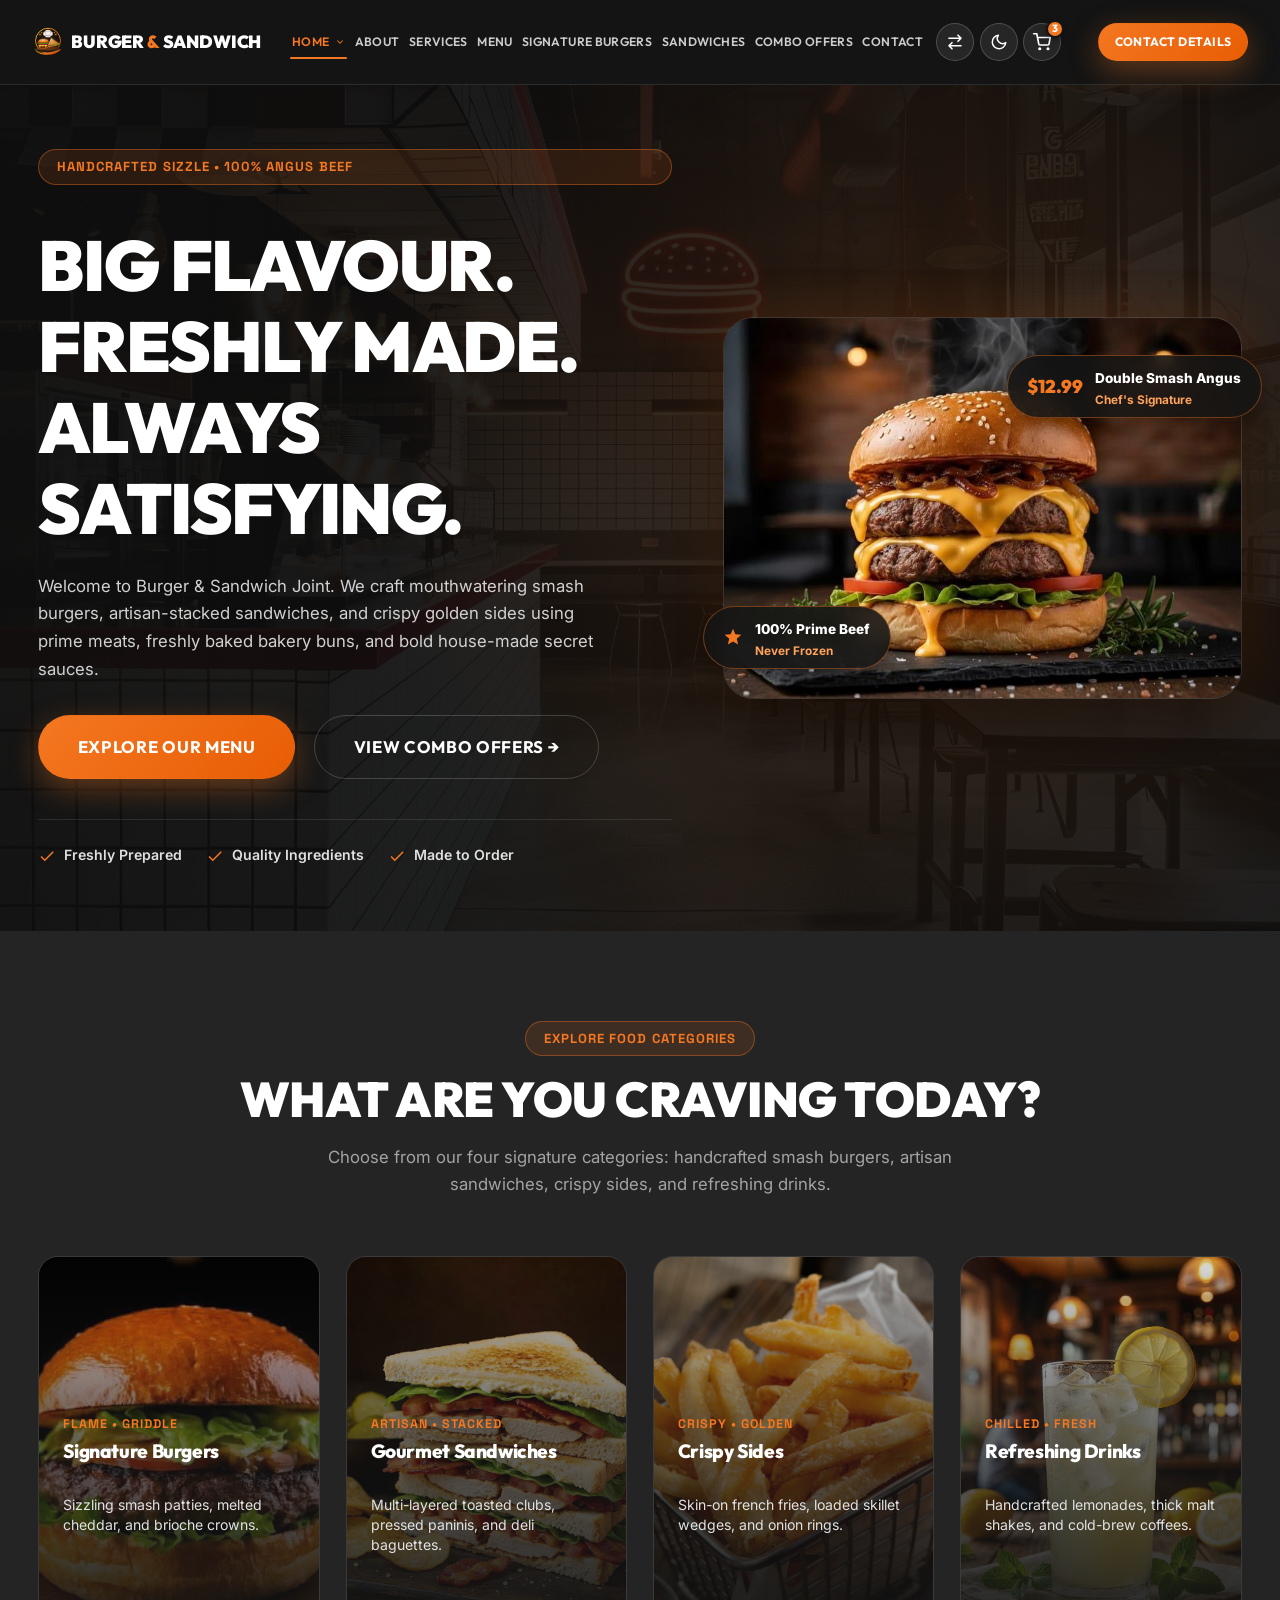
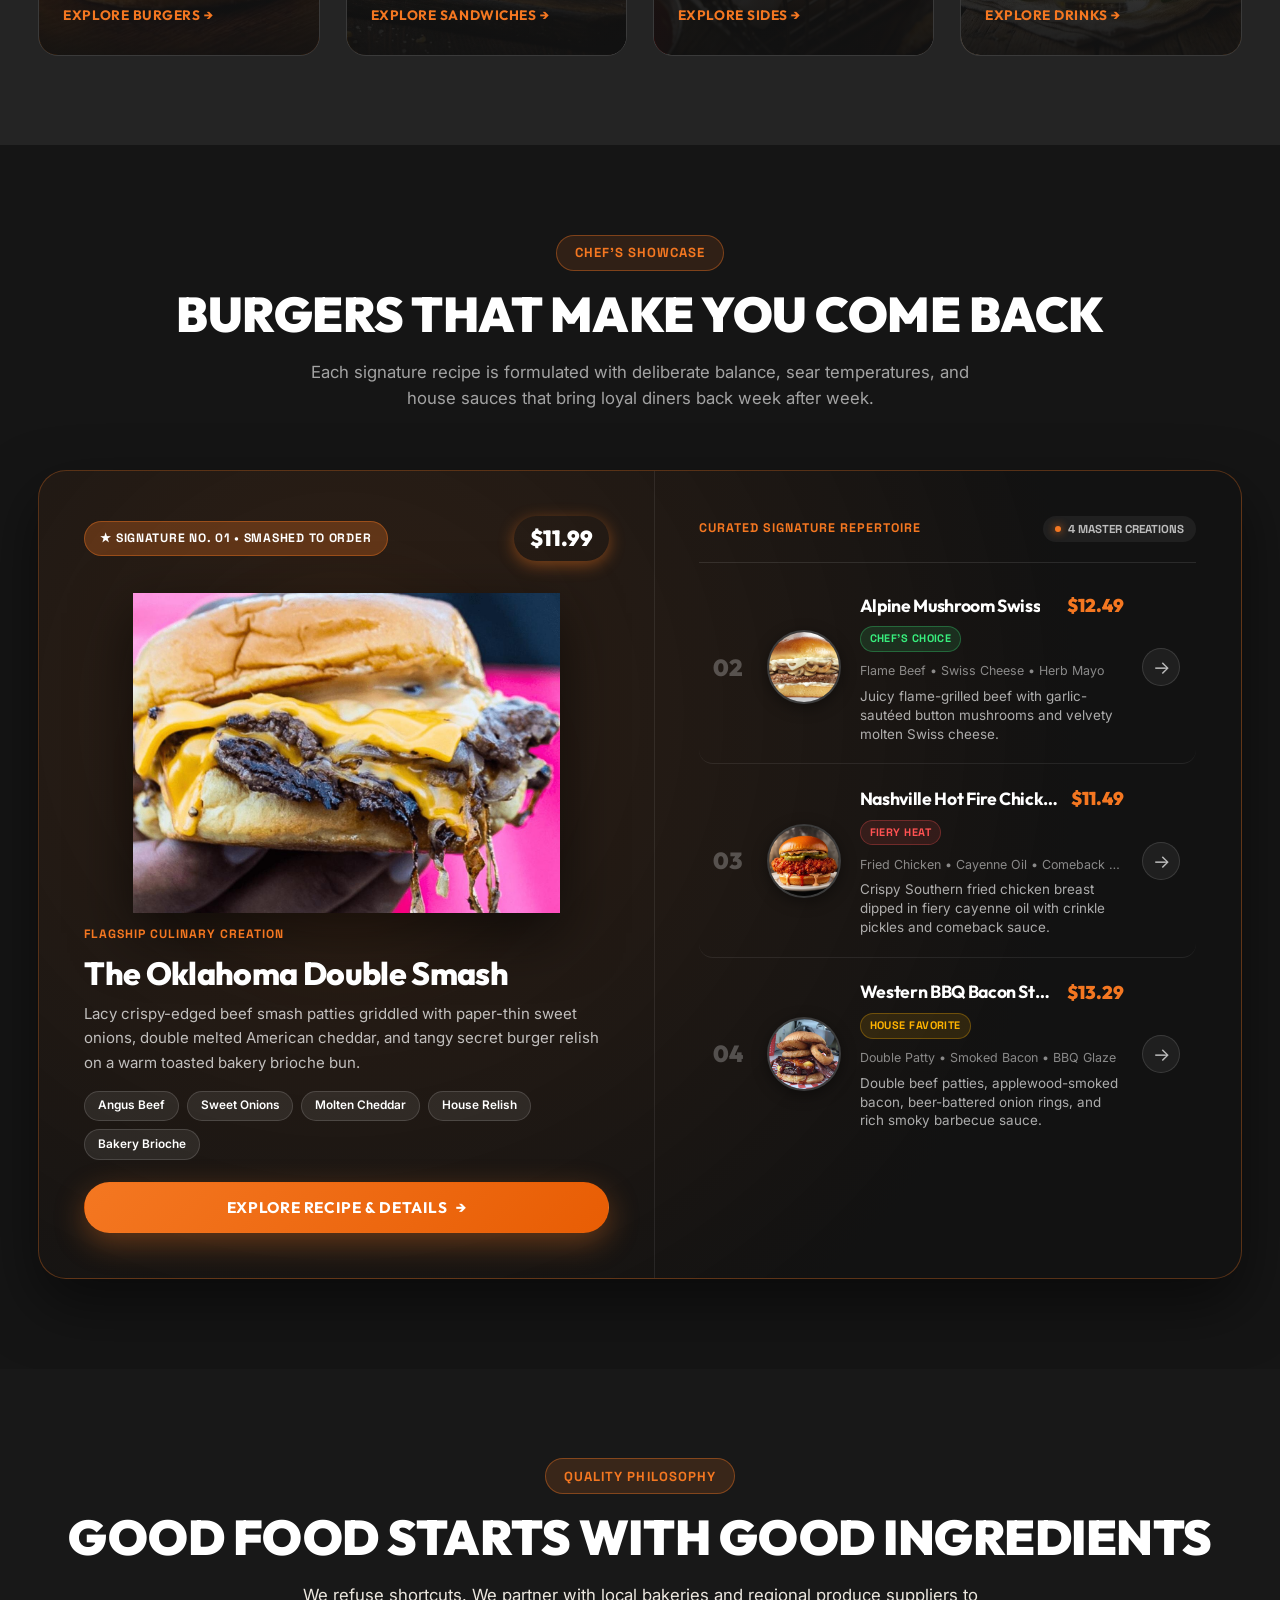
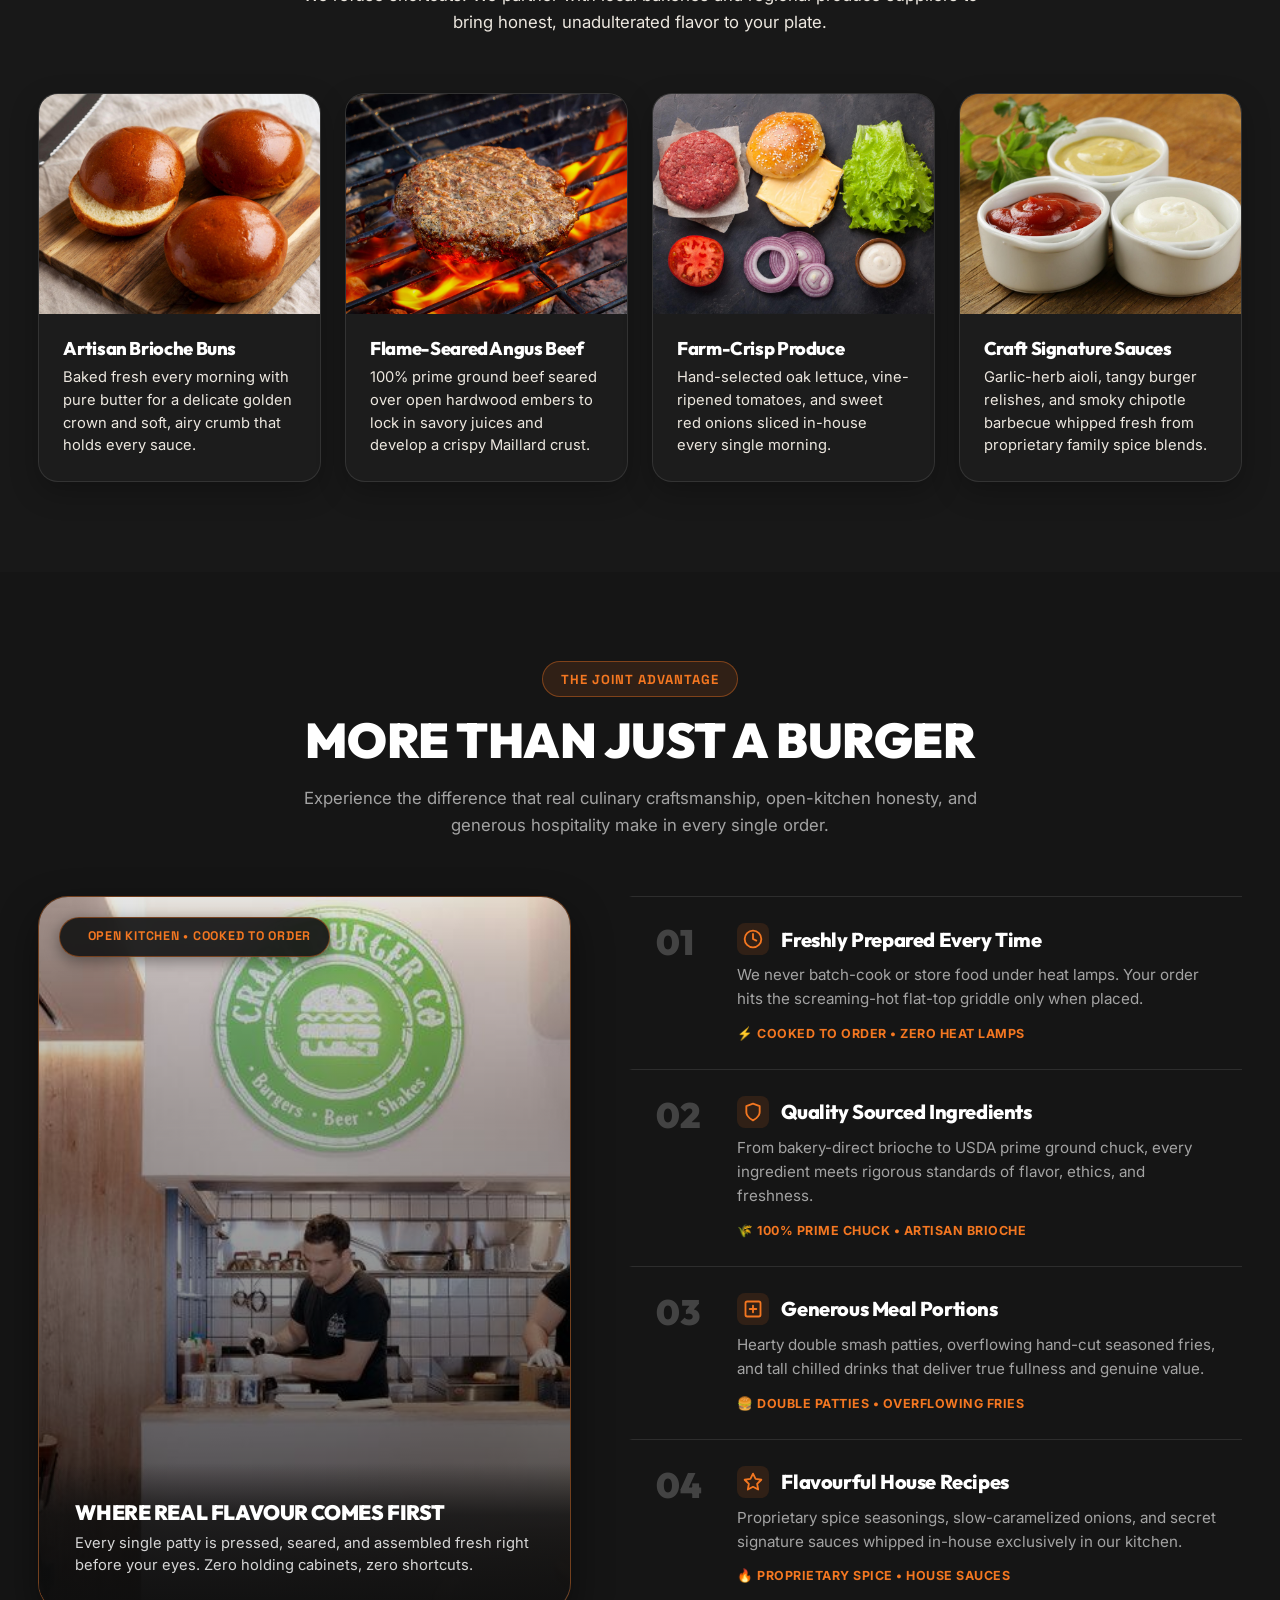
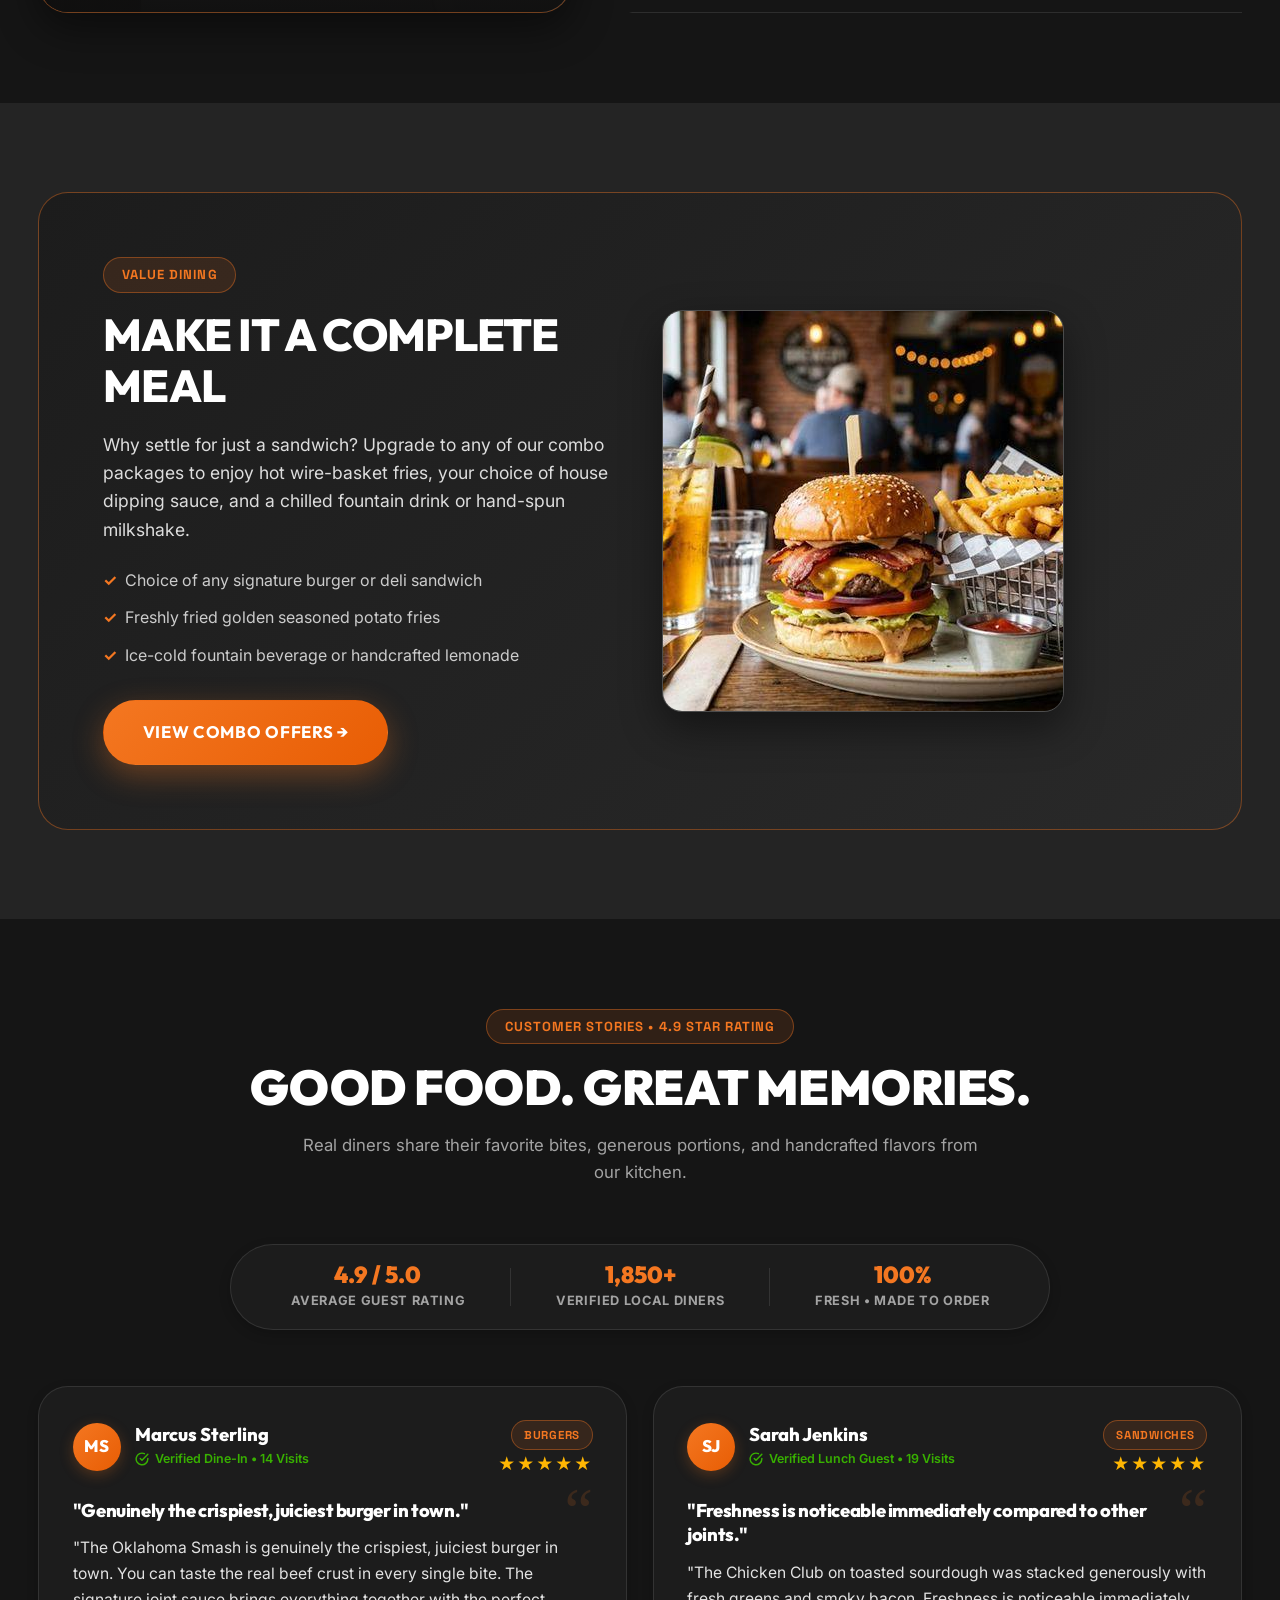
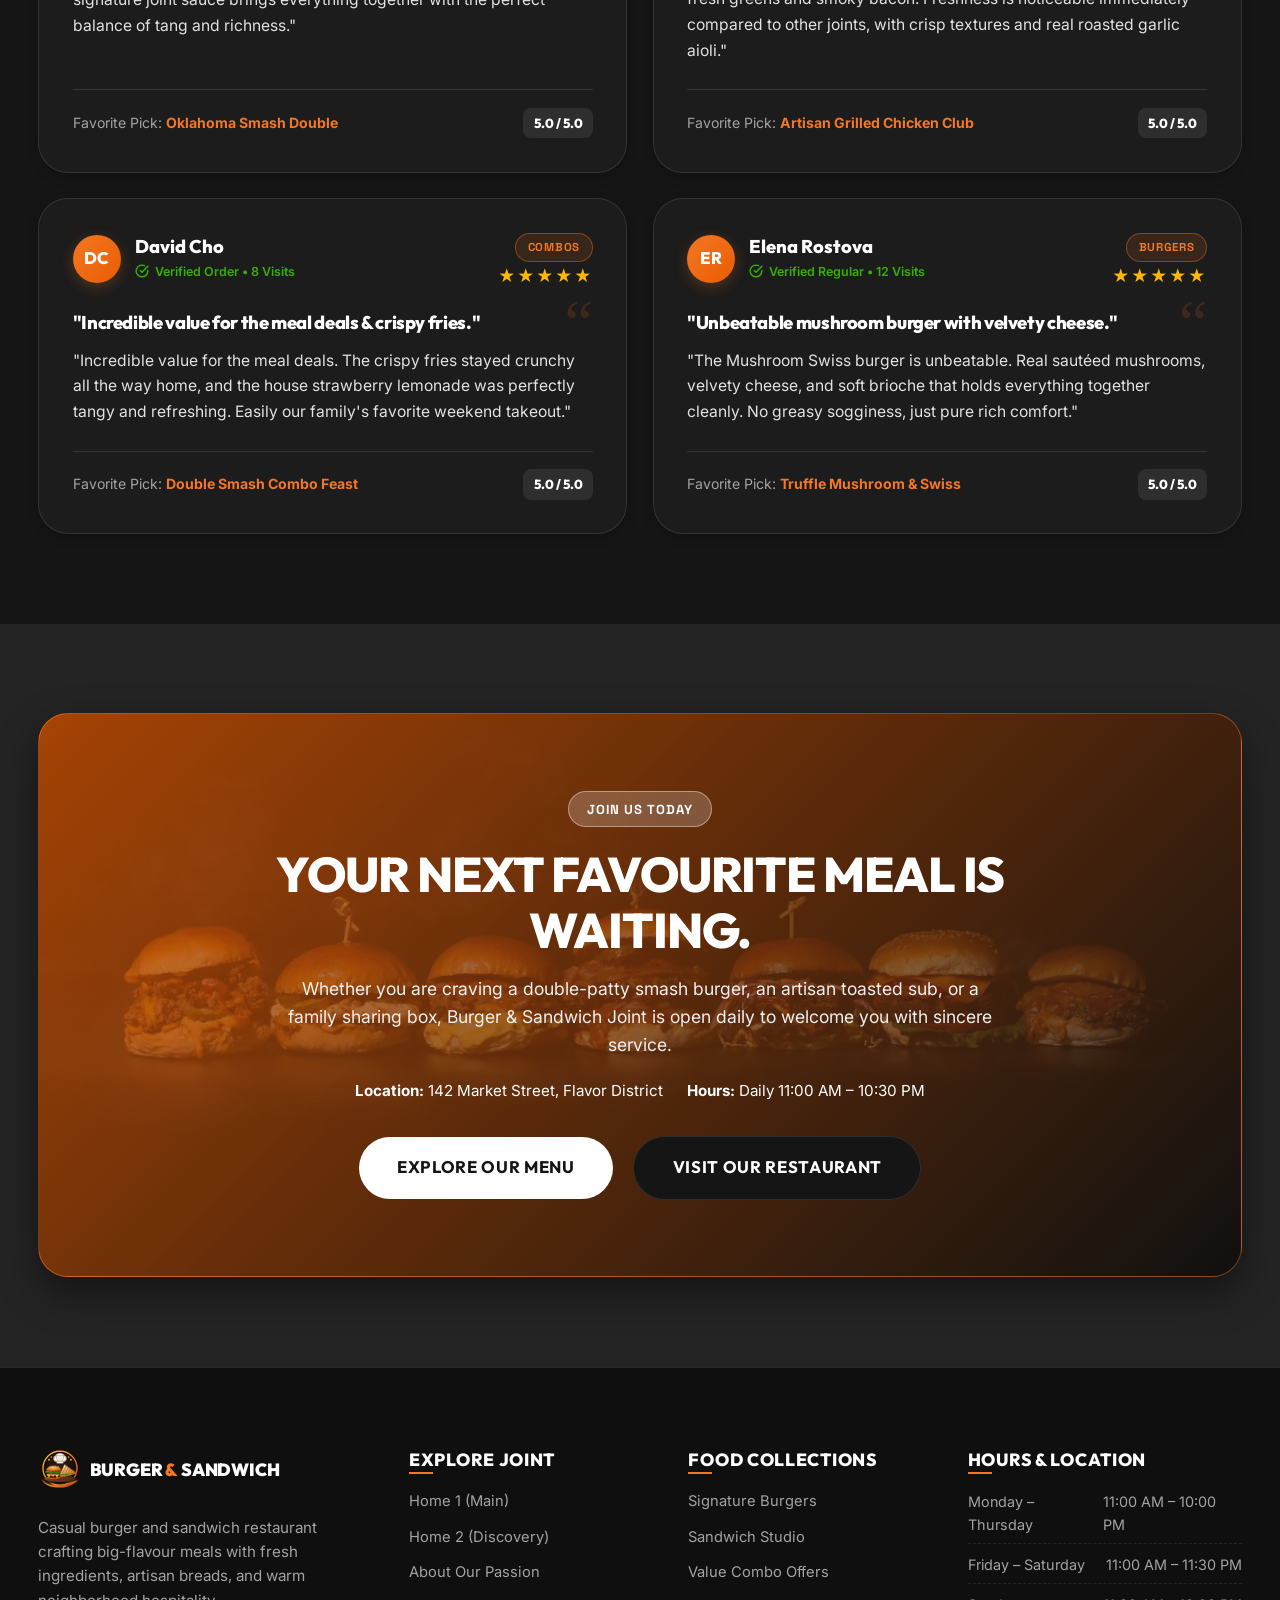
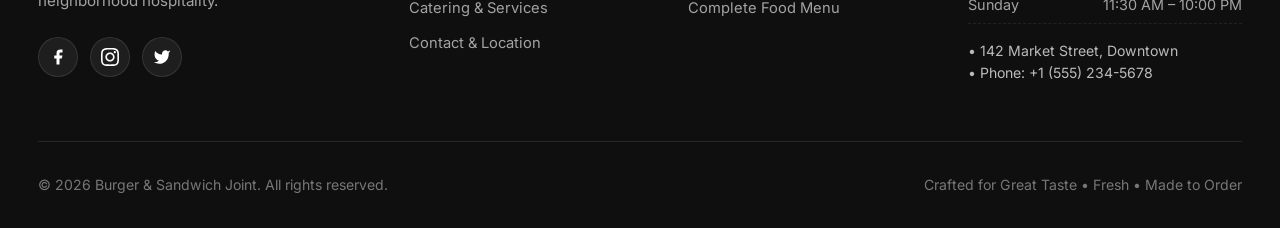
==== commit 7a025832: "fourth commit" ====
--- a/index.html
+++ b/index.html
@@ -70,15 +70,7 @@
         </nav>
 
         <div class="header-actions">
-                    <a href="cart.html" class="header-cart-btn" aria-label="Shopping Cart" title="View Cart">
-            <svg class="cart-icon" width="18" height="18" viewBox="0 0 24 24" fill="none" stroke="currentColor" stroke-width="2.2" stroke-linecap="round" stroke-linejoin="round" aria-hidden="true">
-              <circle cx="9" cy="21" r="1"></circle>
-              <circle cx="20" cy="21" r="1"></circle>
-              <path d="M1 1h4l2.68 13.39a2 2 0 0 0 2 1.61h9.72a2 2 0 0 0 2-1.61L23 6H6"></path>
-            </svg>
-            <span class="cart-badge">3</span>
-          </a>
-<a href="contact.html" class="btn btn-primary btn-sm">Contact Details</a>
+          <a href="contact.html" class="btn btn-primary btn-sm">Contact Details</a>
           <button class="hamburger" aria-label="Toggle mobile menu" aria-expanded="false">
             <span></span>
             <span></span>
@@ -114,27 +106,29 @@
     </div>
         <div class="mobile-drawer-footer">
       <div class="drawer-action-toggles">
-        <button type="button" class="mobile-toggle-btn rtl-toggle" aria-label="Toggle RTL layout">
-          <svg class="rtl-icon" width="16" height="16" viewBox="0 0 24 24" fill="none" stroke="currentColor" stroke-width="2.2" stroke-linecap="round" stroke-linejoin="round" aria-hidden="true">
-            <path d="M4 7h16M16 3l4 4-4 4"/>
-            <path d="M20 17H4M8 13l-4 4 4 4"/>
-          </svg>
-          <span class="rtl-text">RTL Layout</span>
-        </button>
-        <button type="button" class="mobile-toggle-btn theme-toggle" aria-label="Toggle light / dark theme">
-          <svg class="theme-icon moon-icon" width="16" height="16" viewBox="0 0 24 24" fill="none" stroke="currentColor" stroke-width="2" stroke-linecap="round" stroke-linejoin="round" aria-hidden="true"><path d="M21 12.79A9 9 0 1 1 11.21 3 7 7 0 0 0 21 12.79z"/></svg>
-          <svg class="theme-icon sun-icon" width="16" height="16" viewBox="0 0 24 24" fill="none" stroke="currentColor" stroke-width="2" stroke-linecap="round" stroke-linejoin="round" aria-hidden="true"><circle cx="12" cy="12" r="5"/><line x1="12" y1="1" x2="12" y2="3"/><line x1="12" y1="21" x2="12" y2="23"/><line x1="4.22" y1="4.22" x2="5.64" y2="5.64"/><line x1="18.36" y1="18.36" x2="19.78" y2="19.78"/><line x1="1" y1="12" x2="3" y2="12"/><line x1="21" y1="12" x2="23" y2="12"/><line x1="4.22" y1="19.78" x2="5.64" y2="18.36"/><line x1="18.36" y1="5.64" x2="19.78" y2="4.22"/></svg>
-          <span class="theme-mode-text">Dark Theme</span>
-        </button>
-      </div>
-      <a href="contact.html" class="btn btn-primary" style="width: 100%;">Contact Details</a>
-      <div class="mobile-drawer-info">
-        <strong>Open 7 Days A Week</strong>
-        <span>11:00 AM – 10:30 PM</span>
-      </div>
-      <div class="mobile-drawer-info">
-        <strong>Call for Enquiries</strong>
-        <span>+1 (555) 234-5678</span>
+        <div class="drawer-action-icons">
+          <button type="button" class="nav-action-btn rtl-toggle" aria-label="Toggle RTL layout" title="Switch text direction">
+            <span class="rtl-text sr-only">RTL</span>
+            <svg class="rtl-icon" width="18" height="18" viewBox="0 0 24 24" fill="none" stroke="currentColor" stroke-width="2.2" stroke-linecap="round" stroke-linejoin="round" aria-hidden="true">
+              <path d="M4 7h16M16 3l4 4-4 4"/>
+              <path d="M20 17H4M8 13l-4 4 4 4"/>
+            </svg>
+          </button>
+          <button type="button" class="nav-action-btn theme-toggle" aria-label="Toggle light / dark theme" title="Toggle theme">
+            <svg class="theme-icon moon-icon" width="18" height="18" viewBox="0 0 24 24" fill="none" stroke="currentColor" stroke-width="2" stroke-linecap="round" stroke-linejoin="round" aria-hidden="true"><path d="M21 12.79A9 9 0 1 1 11.21 3 7 7 0 0 0 21 12.79z"/></svg>
+            <svg class="theme-icon sun-icon" width="18" height="18" viewBox="0 0 24 24" fill="none" stroke="currentColor" stroke-width="2" stroke-linecap="round" stroke-linejoin="round" aria-hidden="true"><circle cx="12" cy="12" r="5"/><line x1="12" y1="1" x2="12" y2="3"/><line x1="12" y1="21" x2="12" y2="23"/><line x1="4.22" y1="4.22" x2="5.64" y2="5.64"/><line x1="18.36" y1="18.36" x2="19.78" y2="19.78"/><line x1="1" y1="12" x2="3" y2="12"/><line x1="21" y1="12" x2="23" y2="12"/><line x1="4.22" y1="19.78" x2="5.64" y2="18.36"/><line x1="18.36" y1="5.64" x2="19.78" y2="4.22"/></svg>
+            <span class="theme-mode-text sr-only">Dark Theme</span>
+          </button>
+          <a href="cart.html" class="nav-action-btn cart-btn" aria-label="Shopping Cart" title="View Cart">
+            <svg class="cart-icon" width="18" height="18" viewBox="0 0 24 24" fill="none" stroke="currentColor" stroke-width="2.2" stroke-linecap="round" stroke-linejoin="round" aria-hidden="true">
+              <circle cx="9" cy="21" r="1"></circle>
+              <circle cx="20" cy="21" r="1"></circle>
+              <path d="M1 1h4l2.68 13.39a2 2 0 0 0 2 1.61h9.72a2 2 0 0 0 2-1.61L23 6H6"></path>
+            </svg>
+            <span class="cart-badge">3</span>
+          </a>
+        </div>
+        <a href="contact.html" class="btn btn-primary drawer-contact-btn">Contact Details</a>
       </div>
     </div>
   </aside>
@@ -181,14 +175,14 @@
               <span class="pill-price">$12.99</span>
               <div>
                 <span class="pill-title">Double Smash Angus</span>
-                <span style="font-size: 0.72rem; color: #aaa; display:block;">Chef's Signature</span>
+                <span class="pill-subtitle">Chef's Signature</span>
               </div>
             </div>
             <div class="floating-pill pill-bottom-left">
               <svg width="20" height="20" viewBox="0 0 24 24" fill="#F47721"><path d="M12 17.27L18.18 21l-1.64-7.03L22 9.24l-7.19-.61L12 2 9.19 8.63 2 9.24l5.46 4.73L5.82 21z"/></svg>
               <div>
                 <span class="pill-title">100% Prime Beef</span>
-                <span style="font-size: 0.72rem; color: #aaa; display:block;">Never Frozen</span>
+                <span class="pill-subtitle">Never Frozen</span>
               </div>
             </div>
           </div>
--- a/assets/css/style.css
+++ b/assets/css/style.css
@@ -756,7 +756,7 @@
 }
 
 .header-cart-btn {
-  display: none;
+  display: none !important;
   position: relative;
   align-items: center;
   justify-content: center;
@@ -793,7 +793,7 @@
 
 @media (max-width: 1120px) {
   .header-cart-btn {
-    display: inline-flex;
+    display: none !important;
   }
 }
 
@@ -862,12 +862,78 @@
   border-width: 0;
 }
 
-/* Mobile Drawer Action Toggles */
+/* Mobile Drawer Action Toggles & Action Row */
 .drawer-action-toggles {
-  display: grid;
-  grid-template-columns: 1fr 1fr;
-  gap: 0.75rem;
+  display: flex;
+  flex-direction: column;
+  align-items: stretch;
+  gap: 1rem;
+  margin-top: 0.5rem;
   margin-bottom: 0.5rem;
+}
+
+.drawer-action-icons {
+  display: flex;
+  align-items: center;
+  justify-content: center;
+  gap: 0.85rem;
+  width: 100%;
+}
+
+.drawer-action-icons .nav-action-btn {
+  position: relative;
+  width: 42px;
+  height: 42px;
+  min-width: 42px;
+  display: inline-flex;
+  align-items: center;
+  justify-content: center;
+  border-radius: var(--radius-full);
+  background-color: rgba(255, 255, 255, 0.08);
+  border: 1px solid var(--border-light);
+  color: var(--text-white);
+  cursor: pointer;
+  transition: all var(--transition-fast);
+  margin: 0;
+  padding: 0;
+  text-decoration: none;
+  flex-shrink: 0;
+}
+
+.drawer-action-icons .nav-action-btn:hover {
+  background-color: var(--primary);
+  border-color: var(--primary);
+  color: #FFFFFF;
+  transform: translateY(-2px);
+  box-shadow: 0 4px 12px var(--primary-glow);
+}
+
+[data-theme="light"] .drawer-action-icons .nav-action-btn {
+  background-color: rgba(0, 0, 0, 0.05);
+  border-color: var(--border-light);
+  color: var(--text-white);
+}
+
+[data-theme="light"] .drawer-action-icons .nav-action-btn:hover {
+  background-color: var(--primary);
+  border-color: var(--primary);
+  color: #FFFFFF;
+}
+
+.drawer-action-toggles .drawer-contact-btn {
+  width: 100%;
+  display: inline-flex;
+  align-items: center;
+  justify-content: center;
+  padding: 0.85rem 1.25rem;
+  font-family: var(--font-heading);
+  font-size: 0.9rem;
+  font-weight: 700;
+  letter-spacing: 0.04em;
+  text-transform: uppercase;
+  text-align: center;
+  border-radius: var(--radius-full);
+  box-sizing: border-box;
 }
 
 .mobile-toggle-btn {
@@ -1917,9 +1983,18 @@
 
 .floating-pill .pill-title {
   font-size: 0.85rem;
-  font-weight: 700;
+  font-weight: 800;
   color: var(--text-white);
   line-height: 1.2;
+}
+
+.floating-pill .pill-subtitle {
+  font-size: 0.74rem;
+  font-weight: 700;
+  color: #FFA25B;
+  display: block;
+  line-height: 1.2;
+  margin-top: 2px;
 }
 
 @keyframes float {
@@ -4075,6 +4150,31 @@
   text-align: center;
 }
 
+/* CTA Banner Secondary Action Button - High Contrast Bright Color in Both Themes */
+.cta-banner .btn-secondary,
+.cta-banner-actions .btn-secondary,
+.cta-banner .cta-banner-actions .btn-secondary,
+[data-theme="light"] .cta-banner .btn-secondary,
+[data-theme="light"] .cta-banner-actions .btn-secondary,
+[data-theme="light"] .cta-banner .cta-banner-actions .btn-secondary {
+  color: #FFFFFF !important;
+  border-color: rgba(255, 255, 255, 0.6) !important;
+  background-color: rgba(255, 255, 255, 0.08) !important;
+}
+
+.cta-banner .btn-secondary:hover,
+.cta-banner-actions .btn-secondary:hover,
+.cta-banner .cta-banner-actions .btn-secondary:hover,
+[data-theme="light"] .cta-banner .btn-secondary:hover,
+[data-theme="light"] .cta-banner-actions .btn-secondary:hover,
+[data-theme="light"] .cta-banner .cta-banner-actions .btn-secondary:hover {
+  color: #FFFFFF !important;
+  border-color: var(--primary) !important;
+  background-color: var(--primary) !important;
+  transform: translateY(-2px);
+  box-shadow: 0 4px 16px rgba(244, 119, 33, 0.4) !important;
+}
+
 /* --- Universal Footer --- */
 .site-footer {
   background-color: #0F0F0F;
@@ -4290,6 +4390,121 @@
 
 /* 768px Tablet Exact */
 @media (max-width: 768px) {
+  /* Mobile View - Hero 1 Pills stacked one by one below image */
+  .hero-1-visual {
+    display: flex !important;
+    flex-direction: column !important;
+    align-items: center !important;
+    gap: 0.75rem !important;
+    position: static !important;
+  }
+  .hero-1-visual .hero-img-main {
+    margin-bottom: 0.5rem !important;
+  }
+  .hero-1-visual .floating-pill {
+    position: static !important;
+    display: flex !important;
+    animation: none !important;
+    transform: none !important;
+    width: min(320px, 92%) !important;
+    justify-content: flex-start !important;
+    box-sizing: border-box !important;
+    margin: 0 auto !important;
+  }
+  .hero-1-visual .floating-pill.pill-top-right,
+  .hero-1-visual .floating-pill.pill-bottom-left {
+    top: auto !important;
+    bottom: auto !important;
+    left: auto !important;
+    right: auto !important;
+  }
+
+  /* Mobile View - Hero 1 Trust items one by one alignment */
+  .hero-trust {
+    flex-direction: column !important;
+    align-items: flex-start !important;
+    gap: 0.85rem !important;
+  }
+  .hero-trust-item {
+    width: 100% !important;
+  }
+
+  /* Mobile View - Atelier Ledger Items one by one alignment */
+  .ledger-item {
+    display: flex !important;
+    flex-direction: column !important;
+    align-items: flex-start !important;
+    gap: 0.75rem !important;
+    padding: 1.25rem 0.75rem !important;
+  }
+  .ledger-num {
+    font-size: 1.35rem !important;
+    color: var(--primary) !important;
+    line-height: 1 !important;
+  }
+  .ledger-disc {
+    width: 68px !important;
+    height: 68px !important;
+  }
+  .ledger-info {
+    width: 100% !important;
+    display: flex !important;
+    flex-direction: column !important;
+    gap: 0.45rem !important;
+  }
+  .ledger-top-row {
+    display: flex !important;
+    flex-direction: column !important;
+    align-items: flex-start !important;
+    gap: 0.25rem !important;
+    width: 100% !important;
+  }
+  .ledger-dish-name {
+    font-size: 1.15rem !important;
+    line-height: 1.25 !important;
+    white-space: normal !important;
+  }
+  .ledger-dish-price {
+    font-size: 1.15rem !important;
+    font-weight: 800 !important;
+    color: var(--primary) !important;
+  }
+  .ledger-badge-row {
+    display: flex !important;
+    flex-direction: column !important;
+    align-items: flex-start !important;
+    gap: 0.4rem !important;
+    width: 100% !important;
+  }
+  .ledger-dish-sub {
+    white-space: normal !important;
+    font-size: 0.82rem !important;
+    line-height: 1.4 !important;
+  }
+  .ledger-dish-desc {
+    font-size: 0.88rem !important;
+    line-height: 1.55 !important;
+  }
+
+  /* Mobile View - Equal Size Action Buttons (Banner & Hero Actions) */
+  .cta-banner-actions,
+  .hero-actions {
+    display: flex !important;
+    flex-direction: column !important;
+    align-items: center !important;
+    width: 100% !important;
+    gap: 0.85rem !important;
+  }
+  .cta-banner-actions .btn,
+  .hero-actions .btn {
+    width: min(320px, 100%) !important;
+    max-width: 100% !important;
+    box-sizing: border-box !important;
+    text-align: center !important;
+    justify-content: center !important;
+    padding: 0.85rem 1.5rem !important;
+  }
+
   .hero-2 {
     height: auto;
     min-height: calc(100vh - var(--header-height));
@@ -4419,22 +4634,22 @@
   .advantage-num {
     font-size: 1.6rem;
   }
-  .hero-actions {
-    flex-direction: column;
-    width: 100%;
-  }
-  .hero-actions .btn {
-    width: 100%;
-  }
+  .hero-actions,
   .cta-banner-actions {
-    flex-direction: row;
-    justify-content: center;
-    flex-wrap: wrap;
-    gap: 0.75rem;
-  }
+    display: flex !important;
+    flex-direction: column !important;
+    align-items: center !important;
+    width: 100% !important;
+    gap: 0.75rem !important;
+  }
+  .hero-actions .btn,
   .cta-banner-actions .btn {
-    min-width: 160px;
-    padding: 0.75rem 1.25rem;
+    width: min(300px, 100%) !important;
+    max-width: 100% !important;
+    box-sizing: border-box !important;
+    text-align: center !important;
+    justify-content: center !important;
+    padding: 0.85rem 1.25rem !important;
   }
   .modal-content {
     width: 95%;
@@ -4450,8 +4665,9 @@
   .modal-title {
     font-size: 1.35rem;
   }
-  .floating-pill {
-    display: none; /* Avoid overflowing viewport on 320px - 390px */
+  .hero-1-visual .floating-pill {
+    display: flex !important;
+    width: min(300px, 100%) !important;
   }
   .footer-top,
   .footer-grid {
@@ -5026,9 +5242,26 @@
   color: #FFFFFF !important;
 }
 
-.floating-pill .pill-title,
-[data-theme="light"] .floating-pill .pill-title {
+.floating-pill .pill-title {
   color: #FFFFFF !important;
+  font-weight: 800;
+}
+
+.floating-pill .pill-subtitle {
+  color: #FFA25B !important;
+  font-weight: 700;
+}
+
+[data-theme="light"] .floating-pill .pill-title,
+[data-theme="light"] .hero-1 .floating-pill .pill-title {
+  color: #111111 !important;
+  font-weight: 800;
+}
+
+[data-theme="light"] .floating-pill .pill-subtitle,
+[data-theme="light"] .hero-1 .floating-pill .pill-subtitle {
+  color: #E85D04 !important;
+  font-weight: 700;
 }
 
 .spotlight-stage-tag,
@@ -5213,10 +5446,18 @@
 }
 
 [data-theme="light"] .page-hero .section-tag,
-[data-theme="light"] .services-hero .section-tag {
+[data-theme="light"] .services-hero .section-tag,
+[data-theme="light"] .services-hero .service-live-badge,
+[data-theme="light"] .service-live-badge {
   color: #FFFFFF !important;
-  background-color: rgba(244, 119, 33, 0.25) !important;
-  border-color: rgba(244, 119, 33, 0.6) !important;
+  background-color: rgba(20, 20, 20, 0.75) !important;
+  border-color: rgba(244, 119, 33, 0.75) !important;
+  text-shadow: 0 2px 6px rgba(0, 0, 0, 0.9) !important;
+}
+
+[data-theme="light"] .services-hero .service-live-badge span,
+[data-theme="light"] .service-live-badge span {
+  color: #FFFFFF !important;
 }
 
 [data-theme="light"] .page-hero .btn-primary,
@@ -6089,42 +6330,59 @@
     padding: 1.5rem 1rem;
   }
   .ledger-item {
-    grid-template-columns: 28px 56px 1fr;
-    gap: 0.75rem;
-    padding: 1.15rem 0.5rem;
-    align-items: flex-start;
+    display: flex !important;
+    flex-direction: column !important;
+    align-items: flex-start !important;
+    gap: 0.75rem !important;
+    padding: 1.25rem 0.75rem !important;
+  }
+  .ledger-num {
+    font-size: 1.35rem !important;
+    color: var(--primary) !important;
+    line-height: 1 !important;
   }
   .ledger-disc {
-    width: 56px;
-    height: 56px;
+    width: 64px !important;
+    height: 64px !important;
+  }
+  .ledger-info {
+    width: 100% !important;
+    display: flex !important;
+    flex-direction: column !important;
+    gap: 0.45rem !important;
   }
   .ledger-top-row {
-    flex-wrap: wrap;
-    gap: 0.25rem 0.5rem;
-    justify-content: flex-start;
+    display: flex !important;
+    flex-direction: column !important;
+    align-items: flex-start !important;
+    gap: 0.25rem !important;
+    width: 100% !important;
   }
   .ledger-dish-name {
-    white-space: normal;
-    overflow: visible;
-    text-overflow: clip;
-    font-size: 1.05rem;
-    line-height: 1.25;
-    flex-basis: 100%;
+    font-size: 1.15rem !important;
+    line-height: 1.25 !important;
+    white-space: normal !important;
   }
   .ledger-dish-price {
-    font-size: 1.1rem;
+    font-size: 1.15rem !important;
+    font-weight: 800 !important;
+    color: var(--primary) !important;
   }
   .ledger-badge-row {
-    flex-wrap: wrap;
-    gap: 0.35rem;
+    display: flex !important;
+    flex-direction: column !important;
+    align-items: flex-start !important;
+    gap: 0.4rem !important;
+    width: 100% !important;
   }
   .ledger-dish-sub {
-    white-space: normal;
-    font-size: 0.78rem;
+    white-space: normal !important;
+    font-size: 0.82rem !important;
+    line-height: 1.4 !important;
   }
   .ledger-dish-desc {
-    font-size: 0.85rem;
-    line-height: 1.45;
+    font-size: 0.88rem !important;
+    line-height: 1.55 !important;
   }
   .ledger-action {
     display: none;
@@ -9195,26 +9453,36 @@
   display: inline-flex;
   align-items: center;
   gap: 0.55rem;
-  background: rgba(244, 119, 33, 0.15);
-  border: 1px solid rgba(244, 119, 33, 0.4);
-  padding: 0.35rem 0.9rem;
+  background: rgba(18, 18, 18, 0.75);
+  background-color: rgba(244, 119, 33, 0.22);
+  backdrop-filter: blur(8px);
+  -webkit-backdrop-filter: blur(8px);
+  border: 1px solid rgba(244, 119, 33, 0.7);
+  padding: 0.4rem 1rem;
   border-radius: 999px;
   font-family: var(--font-accent);
-  font-size: 0.82rem;
-  font-weight: 700;
-  color: var(--primary);
+  font-size: 0.84rem;
+  font-weight: 800;
+  color: #FFFFFF !important;
   text-transform: uppercase;
-  letter-spacing: 0.05em;
-  margin-bottom: 1rem;
+  letter-spacing: 0.06em;
+  margin-bottom: 1.25rem;
+  box-shadow: 0 4px 16px rgba(0, 0, 0, 0.45);
+  text-shadow: 0 2px 6px rgba(0, 0, 0, 0.9);
+}
+
+.service-live-badge span {
+  color: #FFFFFF !important;
 }
 
 .service-live-badge .live-dot {
-  width: 8px;
-  height: 8px;
+  width: 9px;
+  height: 9px;
   border-radius: 50%;
-  background-color: var(--primary);
-  box-shadow: 0 0 8px var(--primary);
+  background-color: #F47721;
+  box-shadow: 0 0 10px #F47721, 0 0 4px #F47721;
   animation: adPulseDot 1.8s infinite;
+  flex-shrink: 0;
 }
 
 .services-hero-title {
